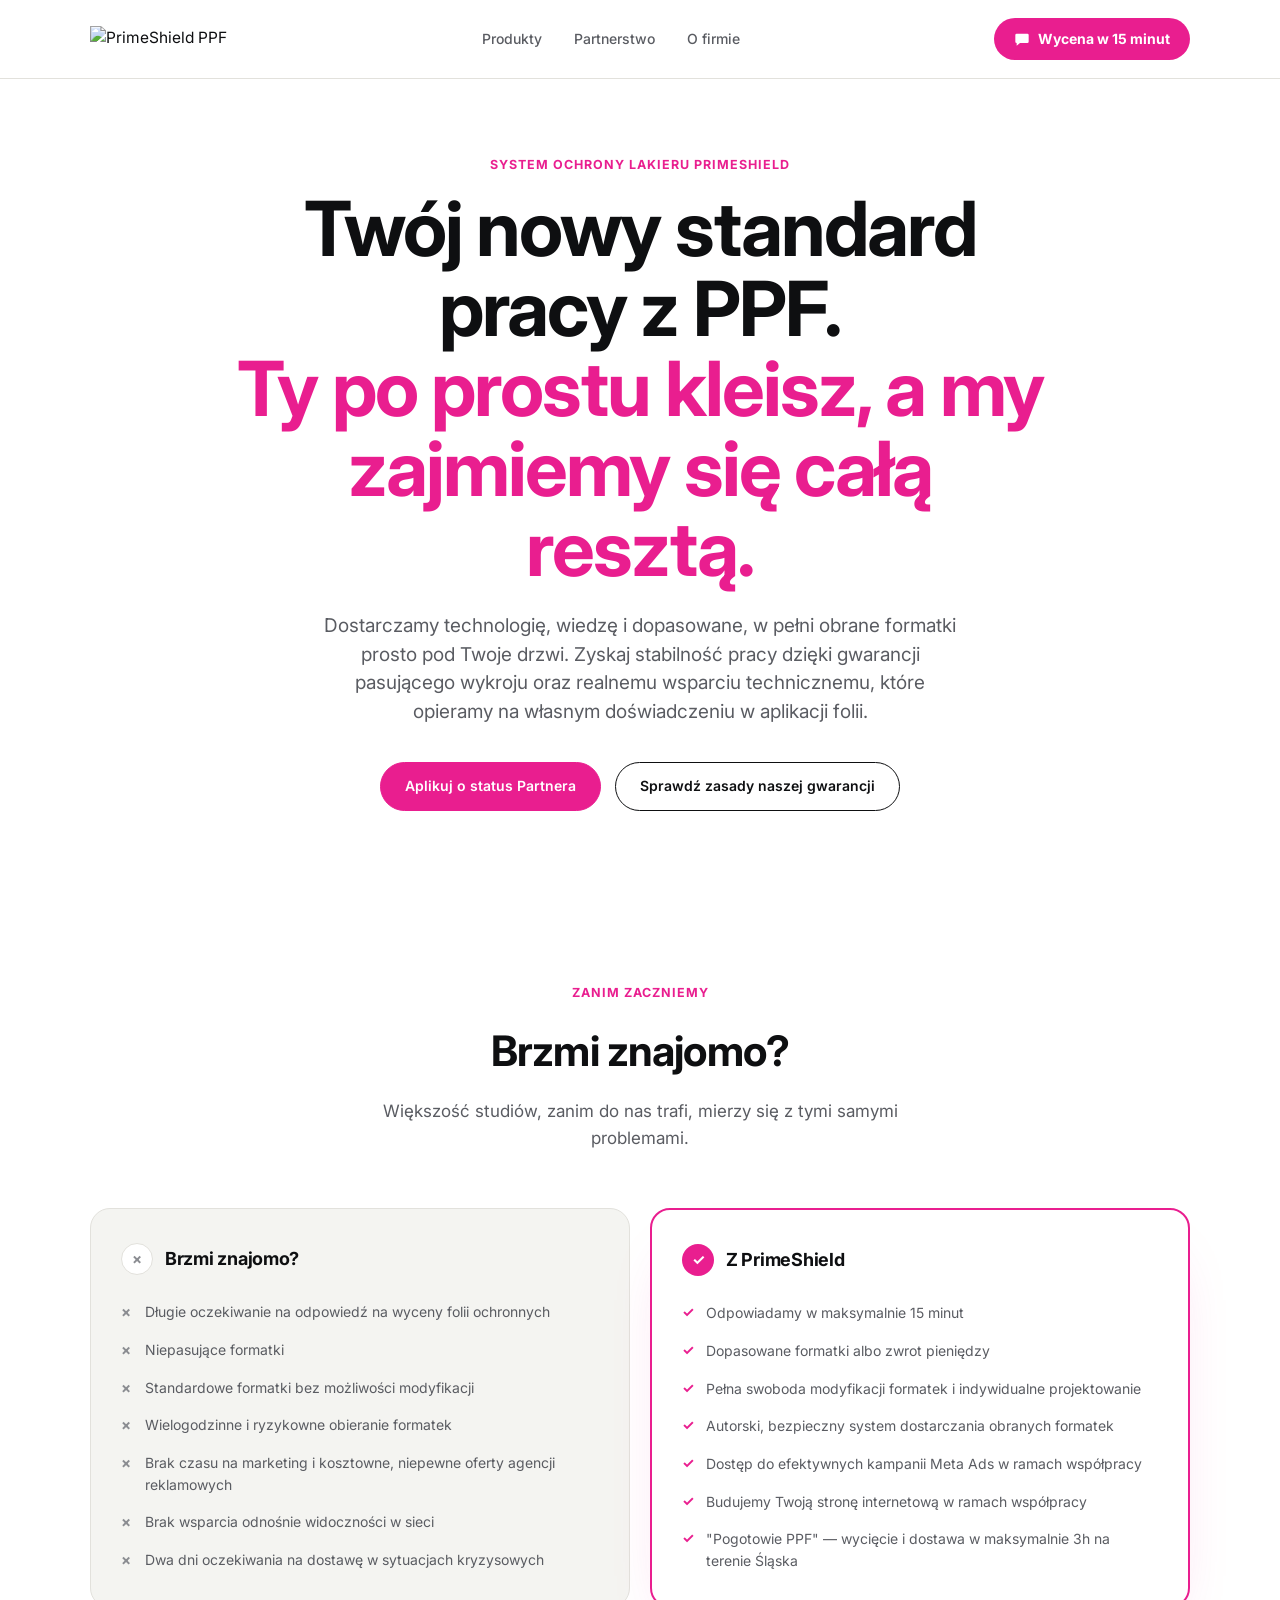
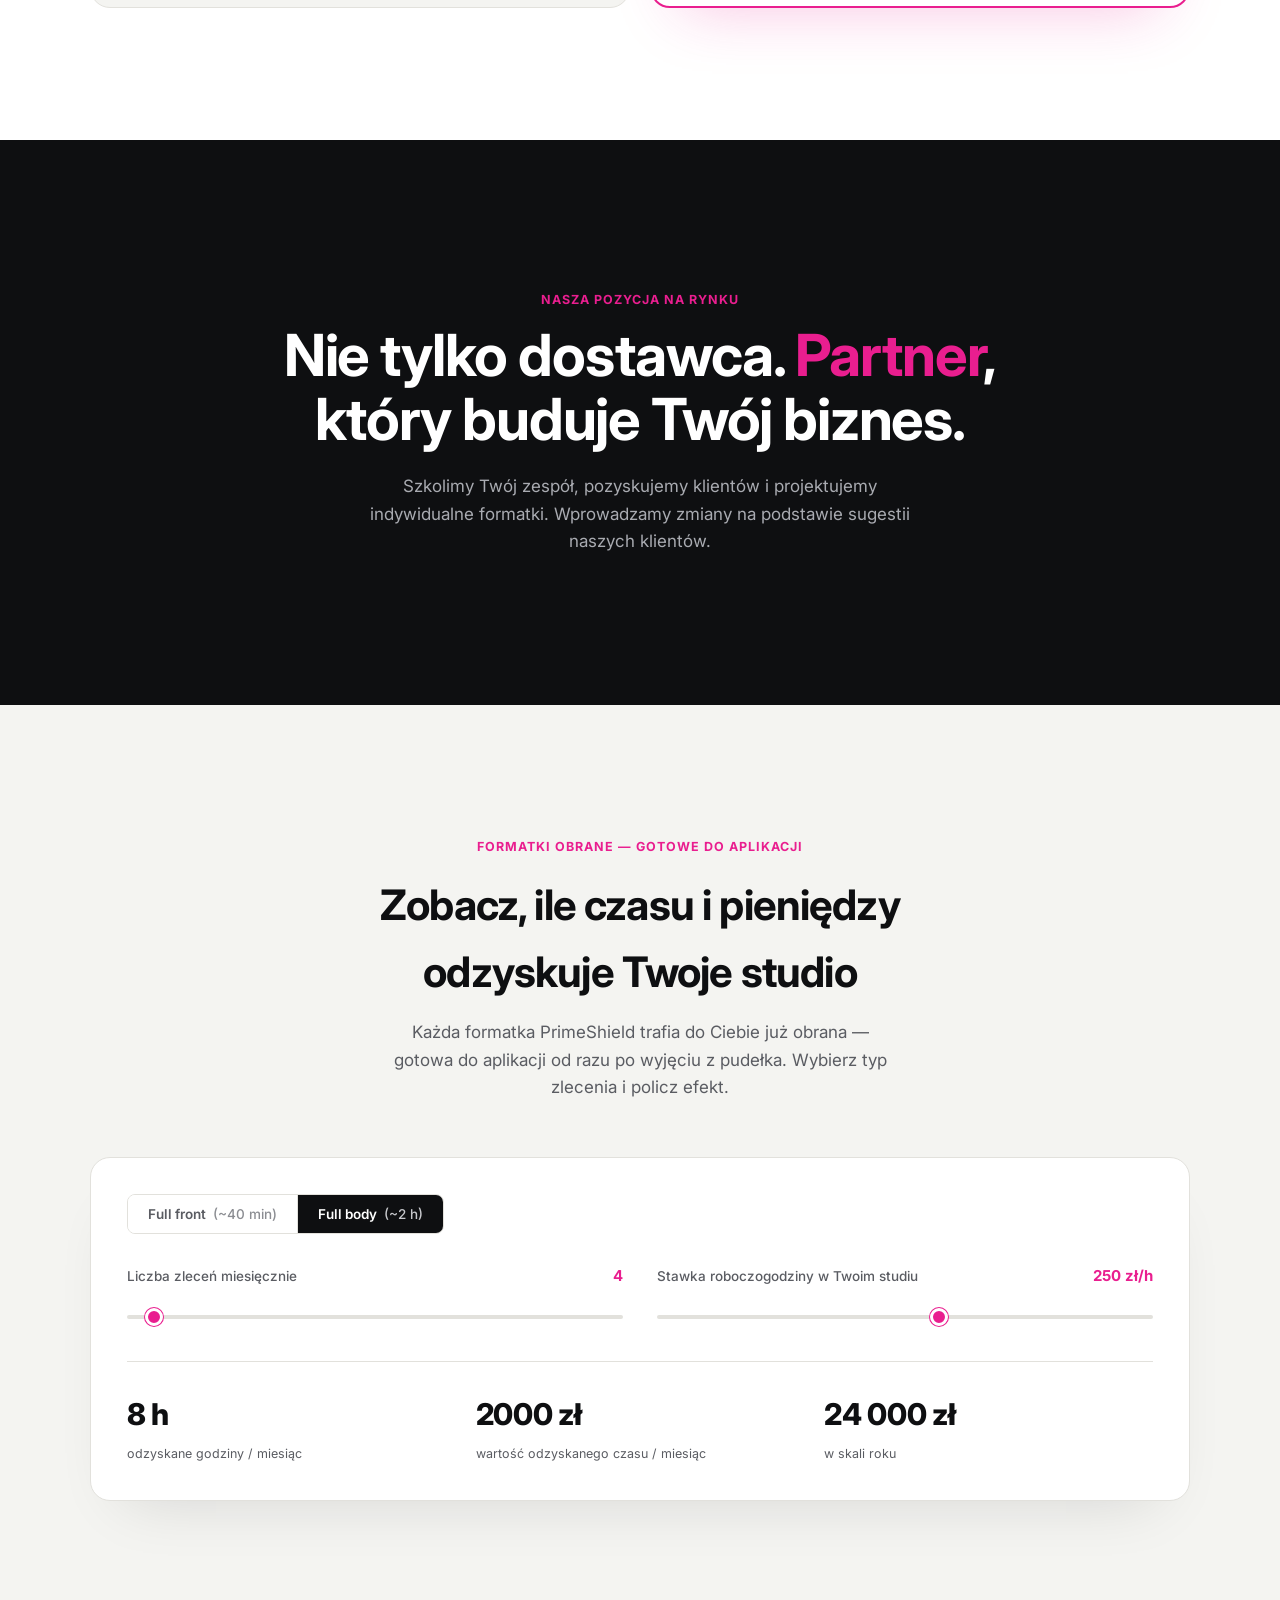
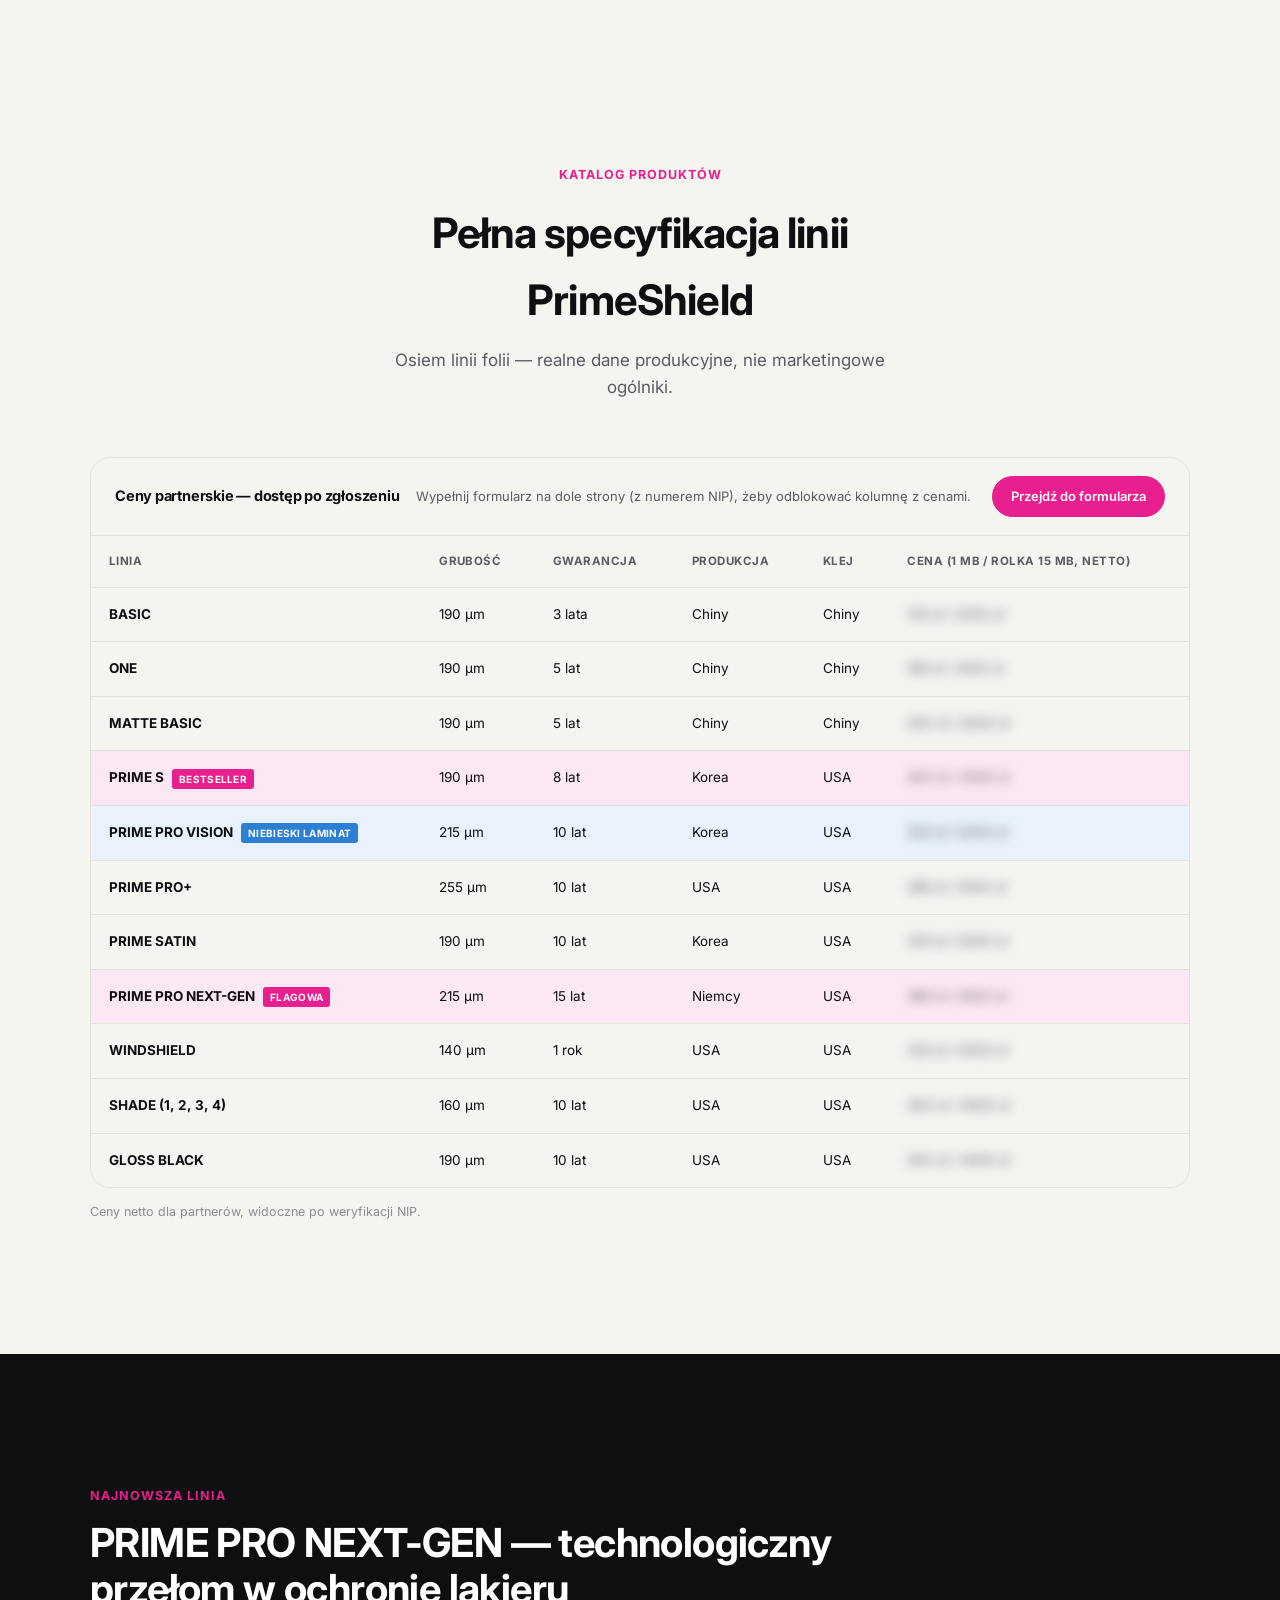
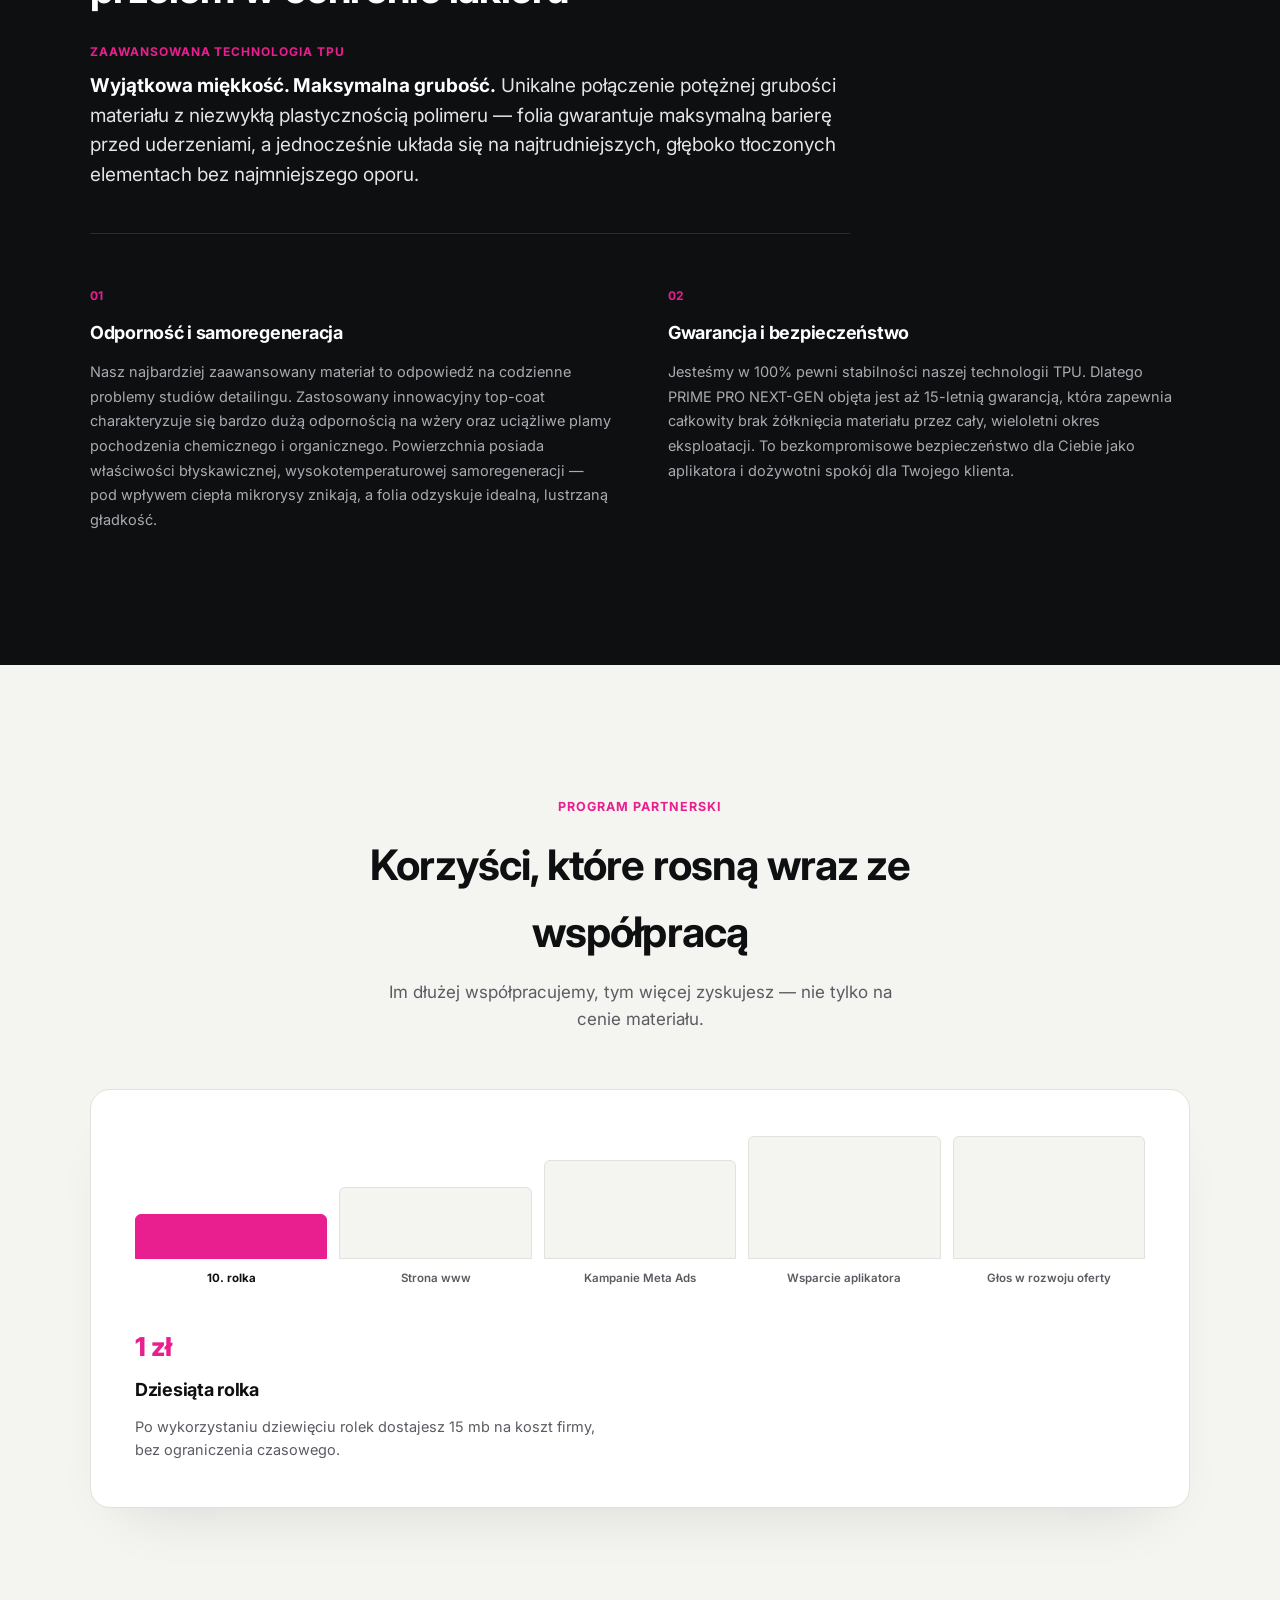
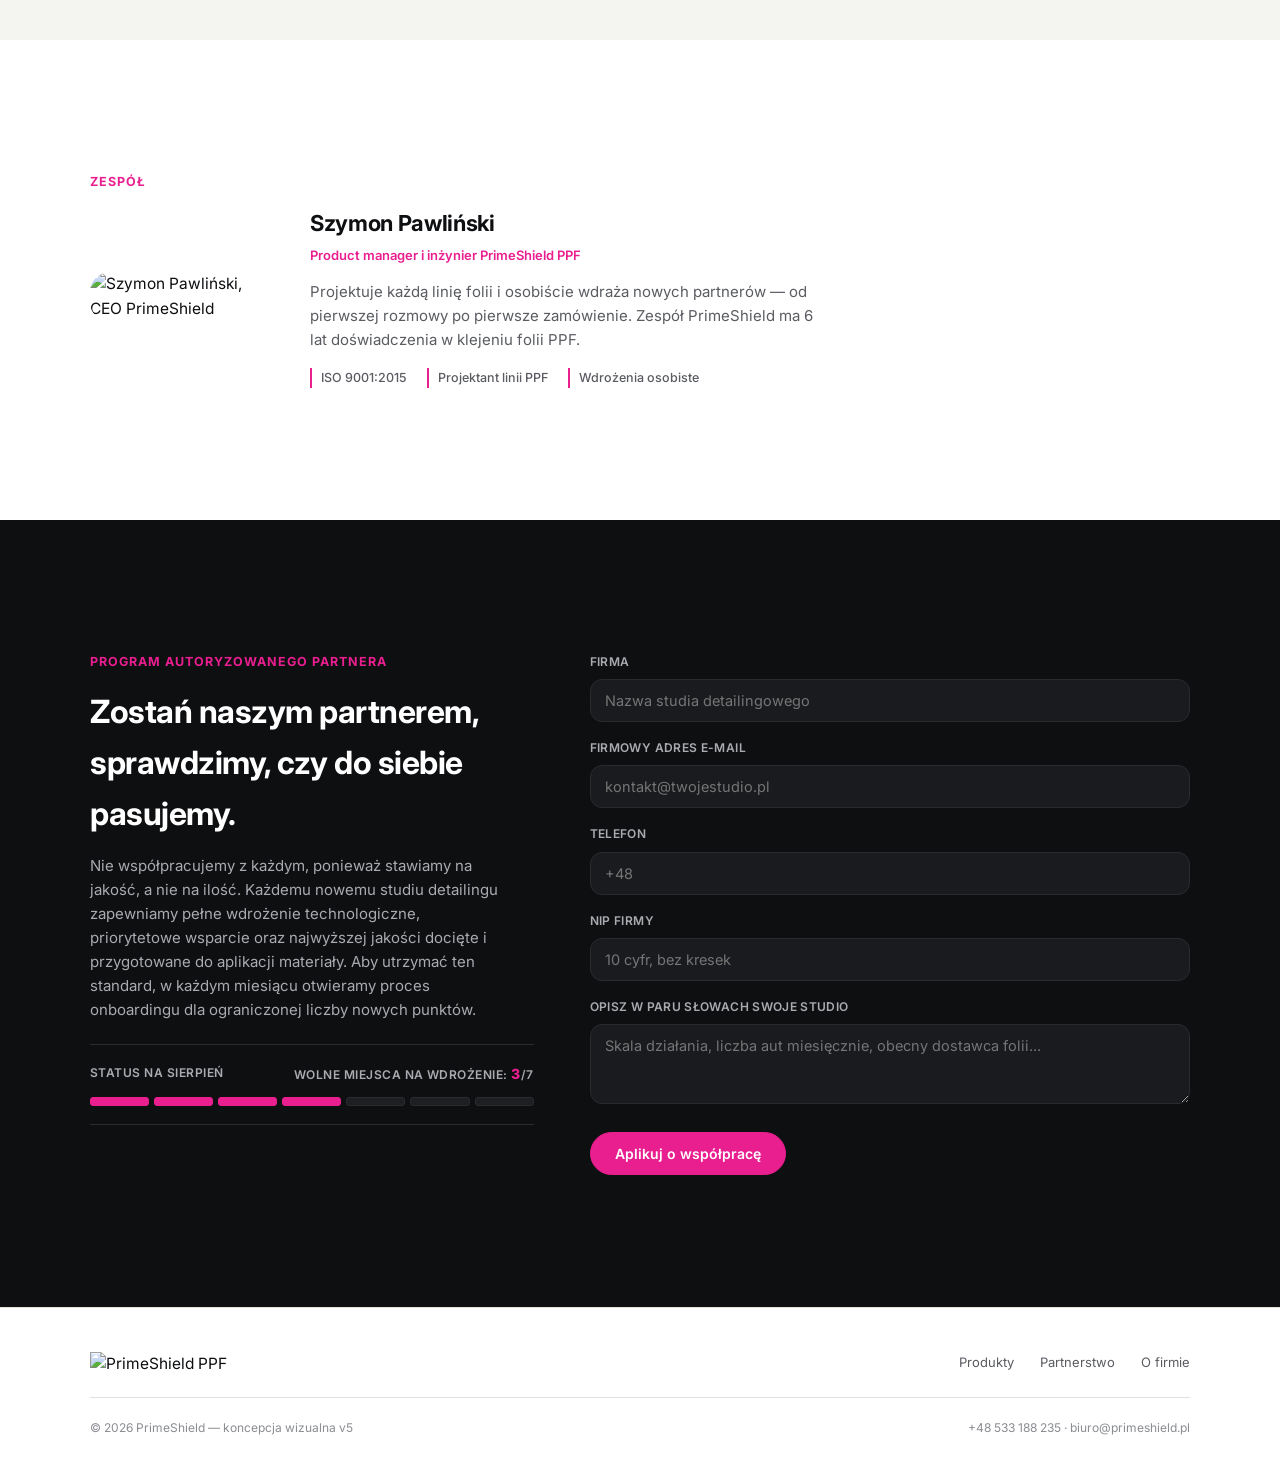
==== index.html @ cabdf010 "Add files via upload" ====
<!DOCTYPE html>
<html lang="pl">
<head>
<meta charset="UTF-8">
<meta name="viewport" content="width=device-width, initial-scale=1.0">
<title>PrimeShield PPF — koncepcja v5</title>
<link rel="icon" type="image/png" href="assets/favicon.png">
<link rel="preconnect" href="https://fonts.googleapis.com">
<link rel="preconnect" href="https://fonts.gstatic.com" crossorigin>
<link href="https://fonts.googleapis.com/css2?family=Inter:wght@400;500;600;700;800&display=swap" rel="stylesheet">
<style>
  :root{
    --white:#ffffff;
    --offwhite:#f4f4f1;
    --ink:#0e0f11;
    --ink-soft:#5a5c62;
    --ink-mute:#8b8d92;
    --border:#e2e1dc;
    --magenta:#e91e8f;
    --magenta-deep:#b8146f;
    --magenta-tint:#fce8f4;
    --blue-tint:#e8f1fc;
    --magenta-soft:#f2add4;
    --radius:12px;
    --font:'Inter',sans-serif;
  }
  *{box-sizing:border-box;margin:0;padding:0;}
  html{scroll-behavior:smooth;}
  body{background:var(--white);color:var(--ink);font-family:var(--font);font-size:15.5px;line-height:1.6;-webkit-font-smoothing:antialiased;}
  img{max-width:100%;display:block;}
  a{color:inherit;text-decoration:none;}
  :focus-visible{outline:2px solid var(--magenta);outline-offset:2px;}
  .wrap{max-width:1180px;margin:0 auto;padding:0 40px;}
  @media (max-width:760px){ .wrap{padding:0 22px;} }
  h1,h2,h3{font-family:var(--font);letter-spacing:-0.015em;}
  section{padding:132px 0;}
  .eyebrow{font-size:12.5px;font-weight:700;color:var(--magenta);letter-spacing:0.08em;text-transform:uppercase;margin-bottom:14px;}
  .section-head{max-width:640px;margin:0 auto 56px;text-align:center;}
  .section-head h2{font-size:clamp(28px,3.6vw,42px);font-weight:700;margin-bottom:14px;letter-spacing:-0.02em;}
  .section-head p{color:var(--ink-soft);font-size:17px;max-width:520px;margin:0 auto;}
  .alt{background:var(--offwhite);}

  /* NAV */
  header{position:sticky;top:0;z-index:50;background:rgba(255,255,255,0.96);border-bottom:1px solid var(--border);backdrop-filter:blur(8px);}
  nav{display:flex;align-items:center;justify-content:space-between;padding:18px 0;}
  .logo{display:flex;align-items:center;gap:10px;}
  .logo img{height:26px;width:auto;}
  .nav-links{display:flex;gap:32px;font-size:14px;font-weight:500;color:var(--ink-soft);}
  .nav-links a:hover{color:var(--ink);}
  @media (max-width:800px){ .nav-links{display:none;} }
  .btn{
    display:inline-flex;align-items:center;gap:8px;font-family:var(--font);font-size:14px;font-weight:600;
    padding:12px 24px;border-radius:999px;border:1.5px solid var(--ink);color:var(--ink);background:transparent;
  }
  .btn:hover{border-color:var(--magenta);color:var(--magenta);}
  .btn.solid{background:var(--magenta);border-color:var(--magenta);color:#fff;}
  .btn.solid:hover{background:var(--magenta-deep);border-color:var(--magenta-deep);color:#fff;}
  .btn.pill{
    display:inline-flex;align-items:center;gap:8px;font-family:var(--font);font-size:14px;font-weight:700;
    padding:10px 20px;border-radius:999px;background:var(--magenta);color:#fff;border:none;
  }
  .btn.pill:hover{background:var(--magenta-deep);}

  /* HERO */
  .hero{padding:76px 0 0;}
  .hero-single{max-width:820px;margin:0 auto;text-align:center;}
  .hero h1{font-size:clamp(38px,6.2vw,76px);font-weight:700;line-height:1.05;margin-bottom:24px;letter-spacing:-0.025em;}
  .hero h1 span{color:var(--magenta);}
  .hero p.lead{color:var(--ink-soft);font-size:19px;max-width:640px;margin:0 auto 36px;line-height:1.5;}
  .hero-cta{display:flex;gap:14px;flex-wrap:wrap;margin-bottom:40px;justify-content:center;}
  .badges{display:flex;flex-wrap:wrap;gap:10px;justify-content:center;}
  .badge{
    display:flex;align-items:center;gap:7px;font-size:12.5px;font-weight:500;color:var(--ink-soft);
    border:1px solid var(--border);border-radius:999px;padding:7px 13px;background:var(--white);
  }
  .badge .dot{width:6px;height:6px;border-radius:50%;background:var(--magenta);flex:none;}

  .hero-stats{display:flex;gap:40px;flex-wrap:wrap;margin-top:40px;padding-top:34px;border-top:1px solid var(--border);justify-content:center;}
  .hs-num{font-size:26px;font-weight:800;color:var(--magenta);margin-bottom:5px;}
  .hs-lbl{font-size:12.5px;color:var(--ink-soft);max-width:200px;line-height:1.4;text-align:center;}
  .hs-item{display:flex;flex-direction:column;align-items:center;}

  /* COMPARISON */
  .compare-grid{display:grid;grid-template-columns:1fr 1fr;gap:20px;}
  @media (max-width:760px){ .compare-grid{grid-template-columns:1fr;} }
  .compare-col{border:1px solid var(--border);border-radius:20px;padding:34px 30px;background:var(--white);}
  .compare-bad{background:var(--offwhite);}
  .compare-good{border:2px solid var(--magenta);box-shadow:0 30px 60px -32px rgba(233,30,143,0.28);}
  .compare-head{display:flex;align-items:center;gap:12px;margin-bottom:26px;}
  .compare-icon{width:32px;height:32px;border-radius:50%;display:flex;align-items:center;justify-content:center;font-weight:700;font-size:15px;flex:none;}
  .compare-bad .compare-icon{background:var(--white);border:1.5px solid var(--border);color:var(--ink-mute);}
  .compare-good .compare-icon{background:var(--magenta);color:#fff;}
  .compare-col h3{font-size:18px;font-weight:700;}
  .compare-col ul{list-style:none;display:flex;flex-direction:column;gap:16px;}
  .compare-col li{font-size:14px;color:var(--ink-soft);padding-left:24px;position:relative;line-height:1.55;}
  .compare-bad li::before{content:"×";position:absolute;left:0;top:-1px;color:var(--ink-mute);font-weight:700;font-size:15px;}
  .compare-good li::before{content:"✓";position:absolute;left:0;top:-1px;color:var(--magenta);font-weight:700;}

  /* STATEMENT BAND */
  .statement{background:var(--ink);color:#fff;padding:150px 0;text-align:center;}
  .statement .eyebrow{color:var(--magenta);}
  .statement h2{font-size:clamp(32px,5vw,58px);font-weight:700;max-width:840px;margin:0 auto 22px;line-height:1.1;letter-spacing:-0.02em;}
  .statement h2 span{color:var(--magenta);}
  .statement p{color:#a9abb1;font-size:17px;max-width:560px;margin:0 auto;}

  /* CALCULATOR */
  .calc-why{list-style:none;display:flex;flex-direction:column;gap:10px;margin-bottom:32px;max-width:640px;}
  .calc-why li{font-size:14px;color:var(--ink-soft);padding-left:18px;position:relative;line-height:1.5;}
  .calc-why li::before{content:"";position:absolute;left:0;top:8px;width:6px;height:6px;background:var(--magenta);}
  .calc-why b{color:var(--ink);font-weight:600;}
  .seg-toggle{display:inline-flex;border:1px solid var(--border);border-radius:8px;overflow:hidden;margin-bottom:30px;}
  .seg-btn{font-family:var(--font);font-size:13.5px;font-weight:600;padding:11px 20px;background:var(--white);border:none;color:var(--ink-soft);cursor:pointer;}
  .seg-btn span{font-weight:500;color:var(--ink-mute);margin-left:4px;}
  .seg-btn:not(:last-child){border-right:1px solid var(--border);}
  .seg-btn.active{background:var(--ink);color:#fff;}
  .seg-btn.active span{color:#c7c8cc;}
  .calc-box{border:1px solid var(--border);border-radius:20px;padding:36px;background:var(--white);box-shadow:0 30px 60px -34px rgba(15,16,18,0.14);}
  @media (max-width:700px){ .calc-box{padding:24px;} }
  .calc-inputs{display:grid;grid-template-columns:1fr 1fr;gap:34px;margin-bottom:34px;}
  @media (max-width:700px){ .calc-inputs{grid-template-columns:1fr;gap:24px;} }
  .calc-label{display:flex;justify-content:space-between;align-items:baseline;font-size:13.5px;margin-bottom:14px;}
  .calc-label span:first-child{color:var(--ink-soft);font-weight:500;}
  .calc-val{font-weight:700;color:var(--magenta);font-size:15px;}
  input[type=range]{-webkit-appearance:none;appearance:none;width:100%;height:4px;border-radius:2px;background:var(--border);outline:none;margin:6px 0;}
  input[type=range]::-webkit-slider-thumb{-webkit-appearance:none;width:18px;height:18px;border-radius:50%;background:var(--magenta);cursor:pointer;border:3px solid #fff;box-shadow:0 0 0 1px var(--magenta);}
  input[type=range]::-moz-range-thumb{width:18px;height:18px;border-radius:50%;background:var(--magenta);cursor:pointer;border:3px solid #fff;box-shadow:0 0 0 1px var(--magenta);}
  .calc-results{display:grid;grid-template-columns:repeat(3,1fr);gap:20px;padding-top:28px;border-top:1px solid var(--border);}
  @media (max-width:700px){ .calc-results{grid-template-columns:1fr;gap:16px;} }
  .cr-num{font-size:30px;font-weight:800;color:var(--ink);margin-bottom:6px;letter-spacing:-0.01em;}
  .cr-lbl{font-size:12.5px;color:var(--ink-soft);}
  .calc-note{font-size:12px;color:var(--ink-mute);margin-top:22px;line-height:1.6;}

  /* PILLARS SELECTOR */

  /* PRODUCT MATRIX */
  .table-scroll{overflow-x:auto;border:1px solid var(--border);border-radius:20px;}
  .price-gate-wrap{}
  .price-gate{
    display:flex;align-items:center;justify-content:space-between;gap:16px;flex-wrap:wrap;
    padding:18px 24px;background:var(--offwhite);border-bottom:1px solid var(--border);
    border-radius:20px 20px 0 0;
    transition:opacity .3s ease, max-height .3s ease;
  }
  .price-gate.hidden{display:none;}
  .price-gate-inner{display:flex;align-items:center;gap:16px;flex-wrap:wrap;text-align:left;}
  .price-gate-inner h3{font-size:14.5px;font-weight:700;margin-bottom:2px;}
  .price-gate-inner p{font-size:13px;color:var(--ink-soft);}
  .price-gate-form{display:flex;gap:8px;flex-wrap:wrap;justify-content:center;}
  .price-gate-form input{
    flex:1;min-width:160px;border:1px solid var(--border);border-radius:var(--radius);
    padding:10px 14px;font-family:var(--font);font-size:14px;color:var(--ink);
  }
  .price-gate-form input:focus{outline:none;border-color:var(--magenta);}
  .price-gate .btn{padding:9px 18px;font-size:13px;white-space:nowrap;flex:none;}
  .price-gate-error{color:#c0392b;font-size:12px;margin-top:10px;display:none;}
  .price-gate-error.show{display:block;}
  .field-error{color:#ff8a8a;font-size:12.5px;margin-top:-4px;display:none;}
  .field-error.show{display:block;}
  .apply-success{display:none;text-align:center;padding:20px 0;}
  .apply-success.show{display:block;}
  .apply-success h3{font-size:20px;font-weight:700;margin-bottom:8px;color:#fff;}
  .apply-success p{color:#a9abb1;font-size:14.5px;margin-bottom:18px;}
  td.price{position:relative;}
  .price-val{filter:blur(6px);user-select:none;transition:filter .3s ease;display:inline-block;}
  #priceTable.unlocked .price-val{filter:blur(0);user-select:auto;}
  table{width:100%;border-collapse:collapse;font-size:13.5px;min-width:760px;}
  thead th{
    text-align:left;font-weight:700;font-size:11.5px;text-transform:uppercase;letter-spacing:0.04em;color:var(--ink-soft);
    padding:16px 18px;background:var(--offwhite);border-bottom:1px solid var(--border);white-space:nowrap;
  }
  tbody td{padding:16px 18px;border-bottom:1px solid var(--border);white-space:nowrap;}
  tbody tr:last-child td{border-bottom:none;}
  tbody tr.flag{background:var(--magenta-tint);}
  tbody tr.flag-blue{background:var(--blue-tint);}
  .line-name{font-weight:700;}
  .flagtag{display:inline-block;font-size:10px;font-weight:700;color:#fff;background:var(--magenta);border-radius:3px;padding:2px 7px;margin-left:8px;letter-spacing:0.03em;vertical-align:middle;}
  .flagtag.blue{background:#2b7fd4;}
  .price{color:var(--ink-soft);}
  .table-note{font-size:12.5px;color:var(--ink-mute);margin-top:14px;}

  /* INNOVATION STAT */
  /* TECH SPOTLIGHT */
  .techspot{background:var(--ink);color:#fff;}
  .techspot .eyebrow{color:var(--magenta);}
  .techspot h2{
    font-size:clamp(26px,3.6vw,40px);font-weight:700;color:#fff;max-width:780px;
    margin-bottom:30px;letter-spacing:-0.015em;line-height:1.15;
  }
  .techspot-kicker{font-size:12px;font-weight:700;color:var(--magenta);text-transform:uppercase;letter-spacing:0.08em;margin-bottom:10px;}
  .techspot-lead{
    font-size:19px;color:#e4e4e8;max-width:760px;line-height:1.55;
    margin-bottom:52px;padding-bottom:44px;border-bottom:1px solid #2a2b2f;
  }
  .techspot-lead strong{color:#fff;font-weight:700;}
  .techspot-grid{display:grid;grid-template-columns:1fr 1fr;gap:56px;}
  @media (max-width:760px){ .techspot-grid{grid-template-columns:1fr;gap:36px;} }
  .techspot-num{font-size:12px;font-weight:700;color:var(--magenta);display:block;margin-bottom:14px;}
  .techspot-col h3{font-size:18px;font-weight:700;color:#fff;margin-bottom:12px;}
  .techspot-col p{font-size:14.5px;color:#a9abb1;line-height:1.7;}

  /* LOYALTY GROWTH CHART */
  .loyalty-path{border:1px solid var(--border);border-radius:20px;padding:46px 44px;background:var(--white);box-shadow:0 30px 60px -34px rgba(15,16,18,0.14);}
  @media (max-width:700px){ .loyalty-path{padding:30px 20px;} }
  .growth-track{display:flex;align-items:flex-end;gap:12px;height:150px;margin-bottom:40px;}
  @media (max-width:700px){ .growth-track{height:120px;gap:8px;} }
  .growth-step{
    flex:1;display:flex;flex-direction:column;align-items:center;justify-content:flex-end;
    height:100%;background:transparent;border:none;cursor:pointer;font-family:var(--font);padding:0;
  }
  .gs-bar{
    width:100%;height:var(--h);background:var(--offwhite);border:1px solid var(--border);
    border-radius:6px 6px 0 0;margin-bottom:12px;transition:background .25s ease, border-color .25s ease;
  }
  .growth-step.active .gs-bar{background:var(--magenta);border-color:var(--magenta);}
  .growth-step:hover .gs-bar{border-color:var(--magenta);}
  .gs-label{font-size:11.5px;font-weight:600;color:var(--ink-soft);text-align:center;line-height:1.3;}
  @media (max-width:700px){ .gs-label{font-size:10px;} }
  .growth-step.active .gs-label{color:var(--ink);font-weight:700;}
  .path-panels{min-height:110px;}
  .path-panel{display:none;}
  .path-panel.active{display:block;animation:panelin .3s ease both;}
  .pp-price{font-size:26px;font-weight:800;color:var(--magenta);margin-bottom:8px;}
  .path-panel h3{font-size:18px;font-weight:700;margin-bottom:10px;}
  .path-panel p{font-size:14.5px;color:var(--ink-soft);max-width:480px;}

  /* TEAM */
  .team{display:grid;grid-template-columns:180px 1fr;gap:40px;align-items:center;}
  @media (max-width:600px){ .team{grid-template-columns:1fr;} }
  .team img{border-radius:20px;width:100%;}
  .team h3{font-size:22px;font-weight:700;margin-bottom:4px;}
  .team .role{color:var(--magenta);font-size:13px;font-weight:600;display:block;margin-bottom:14px;}
  .team p{color:var(--ink-soft);font-size:15px;max-width:520px;margin-bottom:16px;}
  .team-tags{display:flex;gap:20px;flex-wrap:wrap;font-size:12.5px;color:var(--ink-soft);}
  .team-tags span{border-left:2px solid var(--magenta);padding-left:9px;font-weight:500;}

  /* CTA */
  .cta-section{background:var(--ink);color:#fff;}
  .cta-grid{display:grid;grid-template-columns:0.85fr 1.15fr;gap:56px;}
  @media (max-width:860px){ .cta-grid{grid-template-columns:1fr;} }
  .cta-left h2{font-size:clamp(24px,3vw,32px);font-weight:700;margin-bottom:14px;max-width:420px;}
  .cta-left p{color:#a9abb1;font-size:15px;max-width:420px;margin-bottom:22px;}
  .status{font-size:13px;padding:14px 0;border-top:1px solid #2a2b2f;border-bottom:1px solid #2a2b2f;color:#c7c8cc;}
  .status b{color:var(--magenta);}
  .slots{padding:18px 0;border-top:1px solid #2a2b2f;border-bottom:1px solid #2a2b2f;}
  .slots-label{display:flex;justify-content:space-between;font-size:12px;font-weight:600;color:#a9abb1;margin-bottom:12px;text-transform:uppercase;letter-spacing:0.04em;}
  .slots-label b{color:var(--magenta);font-weight:800;font-size:14px;}
  .slots-track{display:flex;gap:5px;}
  .slot{flex:1;height:9px;border-radius:3px;background:#1e1f23;border:1px solid #2a2b2f;}
  .slot.filled{background:var(--magenta);border-color:var(--magenta);}
  form{display:flex;flex-direction:column;gap:16px;}
  .field label{display:block;font-size:12px;color:#a9abb1;font-weight:600;text-transform:uppercase;letter-spacing:0.03em;margin-bottom:8px;}
  .field input,.field textarea{
    width:100%;background:#1a1b1e;border:1px solid #2a2b2f;border-radius:var(--radius);color:#fff;
    padding:12px 14px;font-family:var(--font);font-size:14.5px;
  }
  .field input:focus,.field textarea:focus{outline:none;border-color:var(--magenta);}
  .field textarea{resize:vertical;min-height:80px;}
  form .btn.solid{align-self:flex-start;margin-top:4px;}

  /* FOOTER */
  footer{padding:44px 0;border-top:1px solid var(--border);}
  .foot-grid{display:flex;justify-content:space-between;align-items:center;flex-wrap:wrap;gap:20px;}
  .foot-grid .logo img{height:20px;}
  .foot-links{display:flex;gap:26px;font-size:13px;color:var(--ink-soft);flex-wrap:wrap;}
  .foot-links a:hover{color:var(--ink);}
  .foot-bottom{margin-top:24px;padding-top:20px;border-top:1px solid var(--border);font-size:12px;color:var(--ink-mute);display:flex;justify-content:space-between;flex-wrap:wrap;gap:8px;}
</style>
</head>
<body>

<header>
  <div class="wrap">
    <nav>
      <div class="logo"><img src="assets/logo-simple.png" alt="PrimeShield PPF"></div>
      <div class="nav-links">
        <a href="#produkty">Produkty</a>
        <a href="#partnerstwo">Partnerstwo</a>
        <a href="#zespol">O firmie</a>
      </div>
      <a href="#aplikacja" class="btn pill"><svg viewBox="0 0 24 24" width="16" height="16" fill="white" aria-hidden="true"><path d="M4 4h16a2 2 0 0 1 2 2v10a2 2 0 0 1-2 2H9l-5 4v-4H4a2 2 0 0 1-2-2V6a2 2 0 0 1 2-2z"/></svg>Wycena w 15 minut</a>
    </nav>
  </div>
</header>

<section class="hero">
  <div class="wrap">
    <div class="hero-single">
      <div class="eyebrow">System ochrony lakieru PrimeShield</div>
      <h1>Twój nowy standard pracy z PPF.<br><span>Ty po prostu kleisz, a my zajmiemy się całą resztą.</span></h1>
      <p class="lead">Dostarczamy technologię, wiedzę i dopasowane, w pełni obrane formatki prosto pod Twoje drzwi. Zyskaj stabilność pracy dzięki gwarancji pasującego wykroju oraz realnemu wsparciu technicznemu, które opieramy na własnym doświadczeniu w aplikacji folii.</p>
      <div class="hero-cta">
        <a href="#aplikacja" class="btn solid">Aplikuj o status Partnera</a>
        <a href="#gwarancja" class="btn">Sprawdź zasady naszej gwarancji</a>
      </div>
    </div>
  </div>
</section>

<section id="gwarancja">
  <div class="wrap">
    <div class="section-head">
      <div class="eyebrow">Zanim zaczniemy</div>
      <h2>Brzmi znajomo?</h2>
      <p>Większość studiów, zanim do nas trafi, mierzy się z tymi samymi problemami.</p>
    </div>
    <div class="compare-grid">
      <div class="compare-col compare-bad">
        <div class="compare-head"><span class="compare-icon">×</span><h3>Brzmi znajomo?</h3></div>
        <ul>
          <li>Długie oczekiwanie na odpowiedź na wyceny folii ochronnych</li>
          <li>Niepasujące formatki</li>
          <li>Standardowe formatki bez możliwości modyfikacji</li>
          <li>Wielogodzinne i ryzykowne obieranie formatek</li>
          <li>Brak czasu na marketing i kosztowne, niepewne oferty agencji reklamowych</li>
          <li>Brak wsparcia odnośnie widoczności w sieci</li>
          <li>Dwa dni oczekiwania na dostawę w sytuacjach kryzysowych</li>
        </ul>
      </div>
      <div class="compare-col compare-good">
        <div class="compare-head"><span class="compare-icon">✓</span><h3>Z PrimeShield</h3></div>
        <ul>
          <li>Odpowiadamy w maksymalnie 15 minut</li>
          <li>Dopasowane formatki albo zwrot pieniędzy</li>
          <li>Pełna swoboda modyfikacji formatek i indywidualne projektowanie</li>
          <li>Autorski, bezpieczny system dostarczania obranych formatek</li>
          <li>Dostęp do efektywnych kampanii Meta Ads w ramach współpracy</li>
          <li>Budujemy Twoją stronę internetową w ramach współpracy</li>
          <li>"Pogotowie PPF" — wycięcie i dostawa w maksymalnie 3h na terenie Śląska</li>
        </ul>
      </div>
    </div>
  </div>
</section>

<section class="statement">
  <div class="wrap">
    <div class="eyebrow">Nasza pozycja na rynku</div>
    <h2>Nie tylko dostawca. <span>Partner</span>, który buduje Twój biznes.</h2>
    <p>Szkolimy Twój zespół, pozyskujemy klientów i projektujemy indywidualne formatki. Wprowadzamy zmiany na podstawie sugestii naszych klientów.</p>
  </div>
</section>

<section id="kalkulator" class="alt">
  <div class="wrap">
    <div class="section-head">
      <div class="eyebrow">Formatki obrane — gotowe do aplikacji</div>
      <h2>Zobacz, ile czasu i pieniędzy odzyskuje Twoje studio</h2>
      <p>Każda formatka PrimeShield trafia do Ciebie już obrana — gotowa do aplikacji od razu po wyjęciu z pudełka. Wybierz typ zlecenia i policz efekt.</p>
    </div>
    <div class="calc-box">
      <div class="seg-toggle" role="group" aria-label="Typ zlecenia">
        <button type="button" class="seg-btn" id="btnFront" data-mins="40">Full front <span>(~40 min)</span></button>
        <button type="button" class="seg-btn active" id="btnBody" data-mins="120">Full body <span>(~2 h)</span></button>
      </div>
      <div class="calc-inputs">
        <div class="calc-field">
          <div class="calc-label"><span>Liczba zleceń miesięcznie</span><span class="calc-val" id="carsVal">4</span></div>
          <input type="range" id="carsSlider" min="3" max="30" value="4" step="1">
        </div>
        <div class="calc-field">
          <div class="calc-label"><span>Stawka roboczogodziny w Twoim studiu</span><span class="calc-val" id="rateVal">250 zł/h</span></div>
          <input type="range" id="rateSlider" min="50" max="400" value="250" step="10">
        </div>
      </div>
      <div class="calc-results">
        <div class="calc-result"><div class="cr-num" id="hoursVal">0 h</div><div class="cr-lbl">odzyskane godziny / miesiąc</div></div>
        <div class="calc-result"><div class="cr-num" id="moneyVal">0 zł</div><div class="cr-lbl">wartość odzyskanego czasu / miesiąc</div></div>
        <div class="calc-result"><div class="cr-num" id="yearVal">0 zł</div><div class="cr-lbl">w skali roku</div></div>
      </div>
    </div>
  </div>
</section>

<section id="produkty" class="alt">
  <div class="wrap">
    <div class="section-head">
      <div class="eyebrow">Katalog produktów</div>
      <h2>Pełna specyfikacja linii PrimeShield</h2>
      <p>Osiem linii folii — realne dane produkcyjne, nie marketingowe ogólniki.</p>
    </div>
    <div class="table-scroll price-gate-wrap">
      <div class="price-gate" id="priceGate">
        <div class="price-gate-inner">
          <h3>Ceny partnerskie — dostęp po zgłoszeniu</h3>
          <p>Wypełnij formularz na dole strony (z numerem NIP), żeby odblokować kolumnę z cenami.</p>
        </div>
        <a href="#aplikacja" class="btn solid">Przejdź do formularza</a>
      </div>
      <table id="priceTable">
        <thead><tr><th>Linia</th><th>Grubość</th><th>Gwarancja</th><th>Produkcja</th><th>Klej</th><th>Cena (1 mb / rolka 15 mb, netto)</th></tr></thead>
        <tbody>
          <tr><td class="line-name">BASIC</td><td>190 μm</td><td>3 lata</td><td>Chiny</td><td>Chiny</td><td class="price"><span class="price-val">133 zł / 2000 zł</span></td></tr>
          <tr><td class="line-name">ONE</td><td>190 μm</td><td>5 lat</td><td>Chiny</td><td>Chiny</td><td class="price"><span class="price-val">166 zł / 2500 zł</span></td></tr>
          <tr><td class="line-name">MATTE BASIC</td><td>190 μm</td><td>5 lat</td><td>Chiny</td><td>Chiny</td><td class="price"><span class="price-val">200 zł / 3000 zł</span></td></tr>
          <tr class="flag"><td class="line-name">PRIME S<span class="flagtag">BESTSELLER</span></td><td>190 μm</td><td>8 lat</td><td>Korea</td><td>USA</td><td class="price"><span class="price-val">300 zł / 4500 zł</span></td></tr>
          <tr class="flag-blue"><td class="line-name">PRIME PRO VISION<span class="flagtag blue">NIEBIESKI LAMINAT</span></td><td>215 μm</td><td>10 lat</td><td>Korea</td><td>USA</td><td class="price"><span class="price-val">333 zł / 5000 zł</span></td></tr>
          <tr><td class="line-name">PRIME PRO+</td><td>255 μm</td><td>10 lat</td><td>USA</td><td>USA</td><td class="price"><span class="price-val">366 zł / 5500 zł</span></td></tr>
          <tr><td class="line-name">PRIME SATIN</td><td>190 μm</td><td>10 lat</td><td>Korea</td><td>USA</td><td class="price"><span class="price-val">333 zł / 5000 zł</span></td></tr>
          <tr class="flag"><td class="line-name">PRIME PRO NEXT-GEN<span class="flagtag">FLAGOWA</span></td><td>215 μm</td><td>15 lat</td><td>Niemcy</td><td>USA</td><td class="price"><span class="price-val">366 zł / 5500 zł</span></td></tr>
          <tr><td class="line-name">WINDSHIELD</td><td>140 μm</td><td>1 rok</td><td>USA</td><td>USA</td><td class="price"><span class="price-val">333 zł / 5000 zł</span></td></tr>
          <tr><td class="line-name">SHADE (1, 2, 3, 4)</td><td>160 μm</td><td>10 lat</td><td>USA</td><td>USA</td><td class="price"><span class="price-val">300 zł / 4500 zł</span></td></tr>
          <tr><td class="line-name">GLOSS BLACK</td><td>190 μm</td><td>10 lat</td><td>USA</td><td>USA</td><td class="price"><span class="price-val">300 zł / 4500 zł</span></td></tr>
        </tbody>
      </table>
    </div>
    <p class="table-note">Ceny netto dla partnerów, widoczne po weryfikacji NIP.</p>
  </div>
</section>

<section class="techspot">
  <div class="wrap">
    <div class="eyebrow">Najnowsza linia</div>
    <h2>PRIME PRO NEXT-GEN — technologiczny przełom w ochronie lakieru</h2>
    <div class="techspot-kicker">Zaawansowana technologia TPU</div>
    <p class="techspot-lead"><strong>Wyjątkowa miękkość. Maksymalna grubość.</strong> Unikalne połączenie potężnej grubości materiału z niezwykłą plastycznością polimeru — folia gwarantuje maksymalną barierę przed uderzeniami, a jednocześnie układa się na najtrudniejszych, głęboko tłoczonych elementach bez najmniejszego oporu.</p>
    <div class="techspot-grid">
      <div class="techspot-col">
        <span class="techspot-num">01</span>
        <h3>Odporność i samoregeneracja</h3>
        <p>Nasz najbardziej zaawansowany materiał to odpowiedź na codzienne problemy studiów detailingu. Zastosowany innowacyjny top-coat charakteryzuje się bardzo dużą odpornością na wżery oraz uciążliwe plamy pochodzenia chemicznego i organicznego. Powierzchnia posiada właściwości błyskawicznej, wysokotemperaturowej samoregeneracji — pod wpływem ciepła mikrorysy znikają, a folia odzyskuje idealną, lustrzaną gładkość.</p>
      </div>
      <div class="techspot-col">
        <span class="techspot-num">02</span>
        <h3>Gwarancja i bezpieczeństwo</h3>
        <p>Jesteśmy w 100% pewni stabilności naszej technologii TPU. Dlatego PRIME PRO NEXT-GEN objęta jest aż 15-letnią gwarancją, która zapewnia całkowity brak żółknięcia materiału przez cały, wieloletni okres eksploatacji. To bezkompromisowe bezpieczeństwo dla Ciebie jako aplikatora i dożywotni spokój dla Twojego klienta.</p>
      </div>
    </div>
  </div>
</section>

<section id="partnerstwo" class="alt">
  <div class="wrap">
    <div class="section-head">
      <div class="eyebrow">Program partnerski</div>
      <h2>Korzyści, które rosną wraz ze współpracą</h2>
      <p>Im dłużej współpracujemy, tym więcej zyskujesz — nie tylko na cenie materiału.</p>
    </div>
    <div class="loyalty-path">
      <div class="growth-track">
        <button type="button" class="growth-step active" data-index="0" style="--h:30%">
          <span class="gs-bar"></span><span class="gs-label">10. rolka</span>
        </button>
        <button type="button" class="growth-step" data-index="1" style="--h:48%">
          <span class="gs-bar"></span><span class="gs-label">Strona www</span>
        </button>
        <button type="button" class="growth-step" data-index="2" style="--h:66%">
          <span class="gs-bar"></span><span class="gs-label">Kampanie Meta Ads</span>
        </button>
        <button type="button" class="growth-step" data-index="3" style="--h:84%">
          <span class="gs-bar"></span><span class="gs-label">Wsparcie aplikatora</span>
        </button>
        <button type="button" class="growth-step" data-index="4" style="--h:100%">
          <span class="gs-bar"></span><span class="gs-label">Głos w rozwoju oferty</span>
        </button>
      </div>
      <div class="path-panels">
        <div class="path-panel active" data-index="0">
          <div class="pp-price">1 zł</div>
          <h3>Dziesiąta rolka</h3>
          <p>Po wykorzystaniu dziewięciu rolek dostajesz 15 mb na koszt firmy, bez ograniczenia czasowego.</p>
        </div>
        <div class="path-panel" data-index="1">
          <div class="pp-price">1 zł</div>
          <h3>Strona internetowa</h3>
          <p>Budujemy Twoją stronę internetową w ramach współpracy partnerskiej.</p>
        </div>
        <div class="path-panel" data-index="2">
          <div class="pp-price">1 zł</div>
          <h3>Kampanie Meta Ads</h3>
          <p>Pomagamy zaplanować i uruchomić kampanię reklamową Twojego studia na Facebooku i Instagramie.</p>
        </div>
        <div class="path-panel" data-index="3">
          <div class="pp-price">Zawsze dostępne</div>
          <h3>Wsparcie naszego aplikatora</h3>
          <p>Możliwość skorzystania z pomocy doświadczonego aplikatora PrimeShield na każdym etapie.</p>
        </div>
        <div class="path-panel" data-index="4">
          <div class="pp-price">Stały wpływ</div>
          <h3>Głos w rozwoju oferty</h3>
          <p>Regularnie pytamy partnerów o opinie i na ich podstawie wprowadzamy zmiany w produktach i procesach.</p>
        </div>
      </div>
    </div>
  </div>
</section>

<section id="zespol">
  <div class="wrap">
    <div class="eyebrow">Zespół</div>
    <div class="team">
      <img src="assets/founder.webp" alt="Szymon Pawliński, CEO PrimeShield">
      <div>
        <h3>Szymon Pawliński</h3>
        <span class="role">Product manager i inżynier PrimeShield PPF</span>
        <p>Projektuje każdą linię folii i osobiście wdraża nowych partnerów — od pierwszej rozmowy po pierwsze zamówienie. Zespół PrimeShield ma 6 lat doświadczenia w klejeniu folii PPF.</p>
        <div class="team-tags"><span>ISO 9001:2015</span><span>Projektant linii PPF</span><span>Wdrożenia osobiste</span></div>
      </div>
    </div>
  </div>
</section>

<section id="aplikacja" class="cta-section">
  <div class="wrap cta-grid">
    <div class="cta-left">
      <div class="eyebrow">Program Autoryzowanego Partnera</div>
      <h2>Zostań naszym partnerem, sprawdzimy, czy do siebie pasujemy.</h2>
      <p>Nie współpracujemy z każdym, ponieważ stawiamy na jakość, a nie na ilość. Każdemu nowemu studiu detailingu zapewniamy pełne wdrożenie technologiczne, priorytetowe wsparcie oraz najwyższej jakości docięte i przygotowane do aplikacji materiały. Aby utrzymać ten standard, w każdym miesiącu otwieramy proces onboardingu dla ograniczonej liczby nowych punktów.</p>
      <div class="slots">
        <div class="slots-label"><span>Status na sierpień</span><span>Wolne miejsca na wdrożenie: <b>3</b>/7</span></div>
        <div class="slots-track">
          <div class="slot filled"></div><div class="slot filled"></div><div class="slot filled"></div><div class="slot filled"></div><div class="slot"></div><div class="slot"></div><div class="slot"></div>
        </div>
      </div>
    </div>
    <form id="applyForm">
      <div class="field"><label for="f-firma">Firma</label><input id="f-firma" type="text" placeholder="Nazwa studia detailingowego" required></div>
      <div class="field"><label for="f-mail">Firmowy adres e-mail</label><input id="f-mail" type="email" placeholder="kontakt@twojestudio.pl" required></div>
      <div class="field"><label for="f-tel">Telefon</label><input id="f-tel" type="tel" placeholder="+48"></div>
      <div class="field"><label for="f-nip">NIP firmy</label><input id="f-nip" type="text" placeholder="10 cyfr, bez kresek" inputmode="numeric" maxlength="10" required></div>
      <div class="field"><label for="f-opis">Opisz w paru słowach swoje studio</label><textarea id="f-opis" placeholder="Skala działania, liczba aut miesięcznie, obecny dostawca folii..."></textarea></div>
      <div class="field-error" id="applyError">Wpisz poprawny, 10-cyfrowy NIP, żeby wysłać zgłoszenie.</div>
      <button type="submit" class="btn solid">Aplikuj o współpracę</button>
    </form>
    <div class="apply-success" id="applySuccess">
      <h3>Zgłoszenie wysłane</h3>
      <p>Odezwiemy się wkrótce. Ceny partnerskie są już odblokowane.</p>
      <a href="#produkty" class="btn solid">Zobacz ceny w cenniku</a>
    </div>
  </div>
</section>

<footer>
  <div class="wrap">
    <div class="foot-grid">
      <div class="logo"><img src="assets/logo-simple.png" alt="PrimeShield PPF"></div>
      <div class="foot-links">
        <a href="#produkty">Produkty</a>
        <a href="#partnerstwo">Partnerstwo</a>
        <a href="#zespol">O firmie</a>
      </div>
    </div>
    <div class="foot-bottom">
      <span>© 2026 PrimeShield — koncepcja wizualna v5</span>
      <span>+48 533 188 235 · biuro@primeshield.pl</span>
    </div>
  </div>
</footer>

<script>
document.addEventListener('DOMContentLoaded', function(){
  var carsSlider = document.getElementById('carsSlider');
  var rateSlider = document.getElementById('rateSlider');
  var btnFront = document.getElementById('btnFront');
  var btnBody = document.getElementById('btnBody');
  var minsPerJob = 120;

  function setActive(btn){
    [btnFront, btnBody].forEach(function(b){ b.classList.remove('active'); });
    btn.classList.add('active');
  }
  function fmt(n){ return Math.round(n).toLocaleString('pl-PL'); }
  function calc(){
    var jobs = parseInt(carsSlider.value,10);
    var rate = parseInt(rateSlider.value,10);
    document.getElementById('carsVal').textContent = jobs;
    document.getElementById('rateVal').textContent = rate + ' zł/h';
    var savedHours = (jobs*minsPerJob)/60;
    var monthly = savedHours*rate;
    var yearly = monthly*12;
    document.getElementById('hoursVal').textContent = fmt(savedHours) + ' h';
    document.getElementById('moneyVal').textContent = fmt(monthly) + ' zł';
    document.getElementById('yearVal').textContent = fmt(yearly) + ' zł';
  }
  btnFront.addEventListener('click', function(){ minsPerJob = 40; setActive(btnFront); calc(); });
  btnBody.addEventListener('click', function(){ minsPerJob = 120; setActive(btnBody); calc(); });
  carsSlider.addEventListener('input', calc);
  rateSlider.addEventListener('input', calc);
  calc();
  var pathNodes = document.querySelectorAll('.growth-step');
  var pathPanels = document.querySelectorAll('.path-panel');
  function setPath(idx){
    pathNodes.forEach(function(n){ n.classList.remove('active'); });
    pathPanels.forEach(function(p){ p.classList.remove('active'); });
    var node = document.querySelector('.growth-step[data-index="'+idx+'"]');
    var panel = document.querySelector('.path-panel[data-index="'+idx+'"]');
    if(node) node.classList.add('active');
    if(panel) panel.classList.add('active');
  }
  pathNodes.forEach(function(n){
    n.addEventListener('click', function(){ setPath(n.getAttribute('data-index')); });
  });
  if(pathNodes.length) setPath(0);

  function isValidNIP(raw){
    var nip = (raw || '').replace(/\D/g,'');
    if(nip.length !== 10) return false;
    var weights = [6,5,7,2,3,4,5,6,7];
    var sum = 0;
    for(var i=0;i<9;i++){ sum += parseInt(nip[i],10) * weights[i]; }
    var checksum = sum % 11;
    if(checksum === 10) return false;
    return checksum === parseInt(nip[9],10);
  }

  var nipInput = document.getElementById('f-nip');
  var applyForm = document.getElementById('applyForm');
  var applyError = document.getElementById('applyError');
  var applySuccess = document.getElementById('applySuccess');
  var priceGate = document.getElementById('priceGate');
  var priceTable = document.getElementById('priceTable');

  if(applyForm){
    applyForm.addEventListener('submit', function(e){
      e.preventDefault();
      if(!isValidNIP(nipInput.value)){
        applyError.classList.add('show');
        nipInput.focus();
        return;
      }
      applyError.classList.remove('show');
      priceTable.classList.add('unlocked');
      priceGate.classList.add('hidden');
      applyForm.style.display = 'none';
      applySuccess.classList.add('show');
    });
    nipInput.addEventListener('input', function(){
      applyError.classList.remove('show');
    });
  }
});
</script>

</body>
</html>
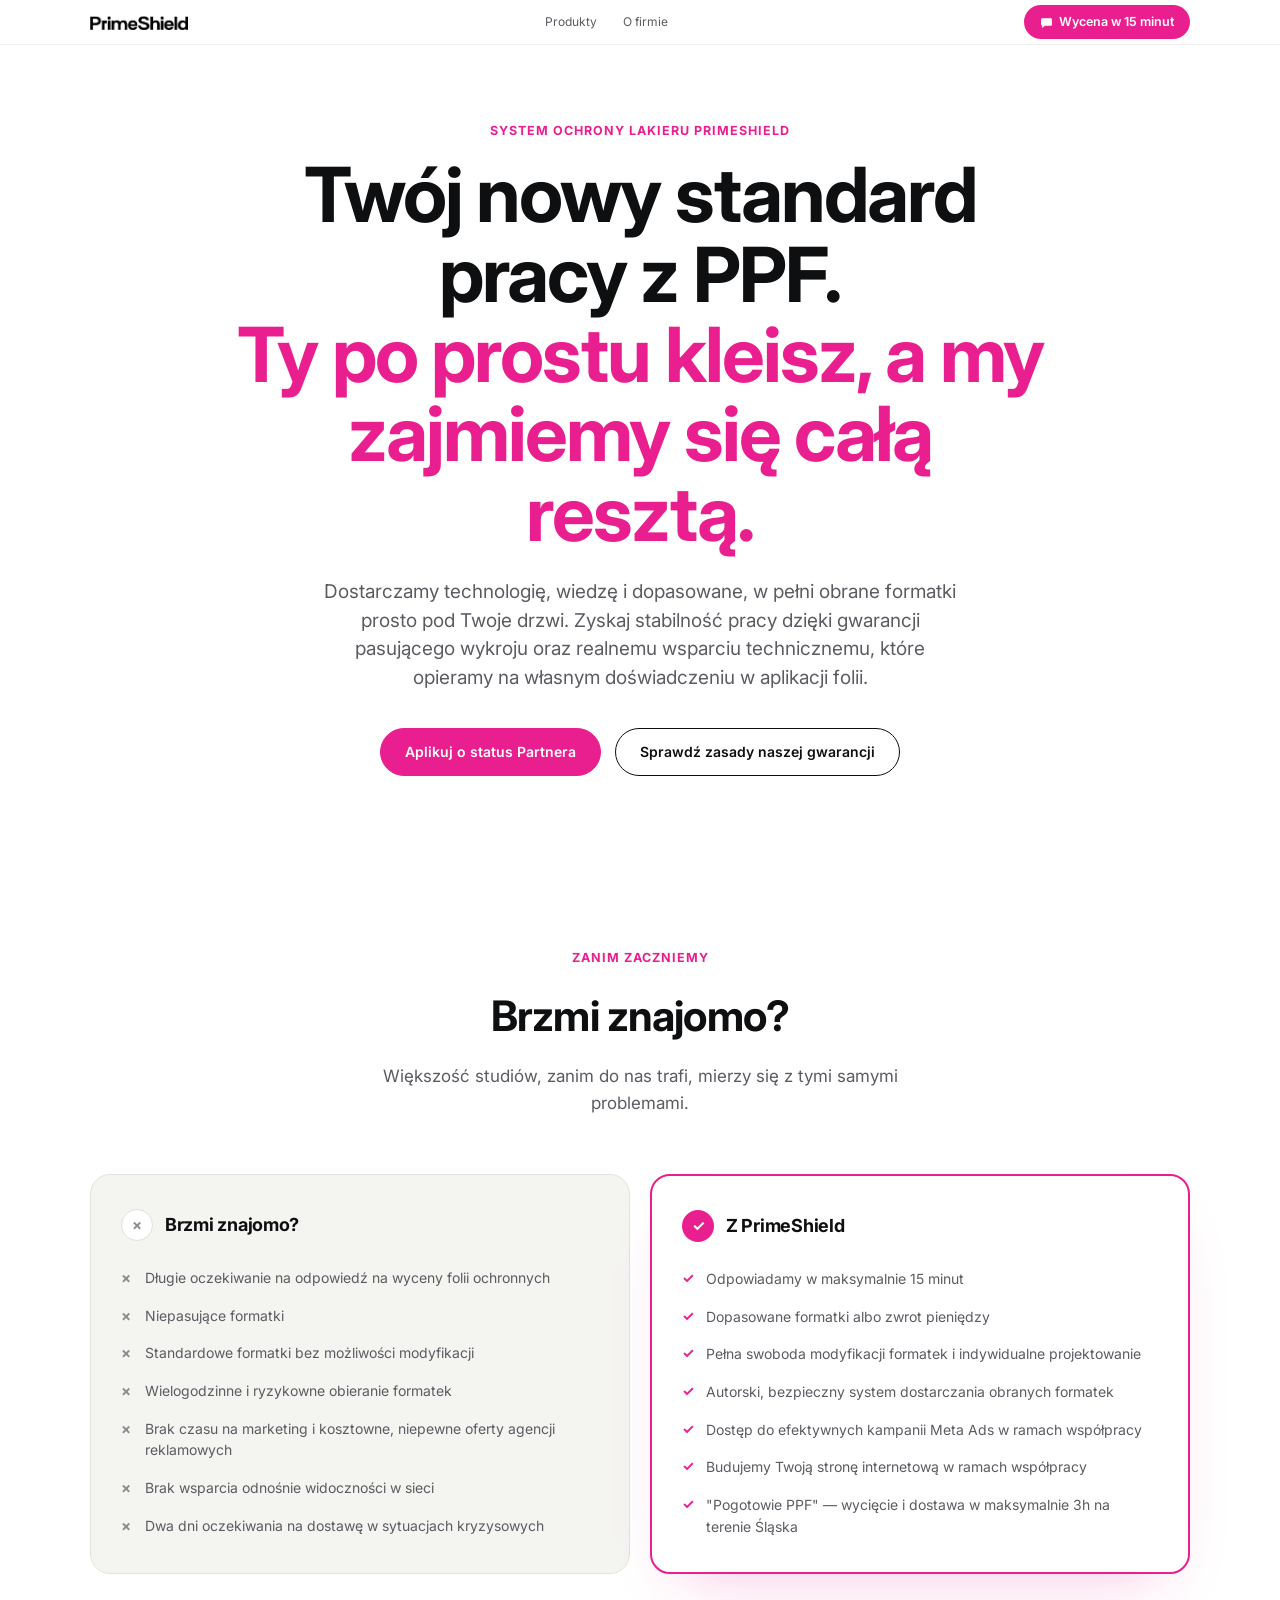
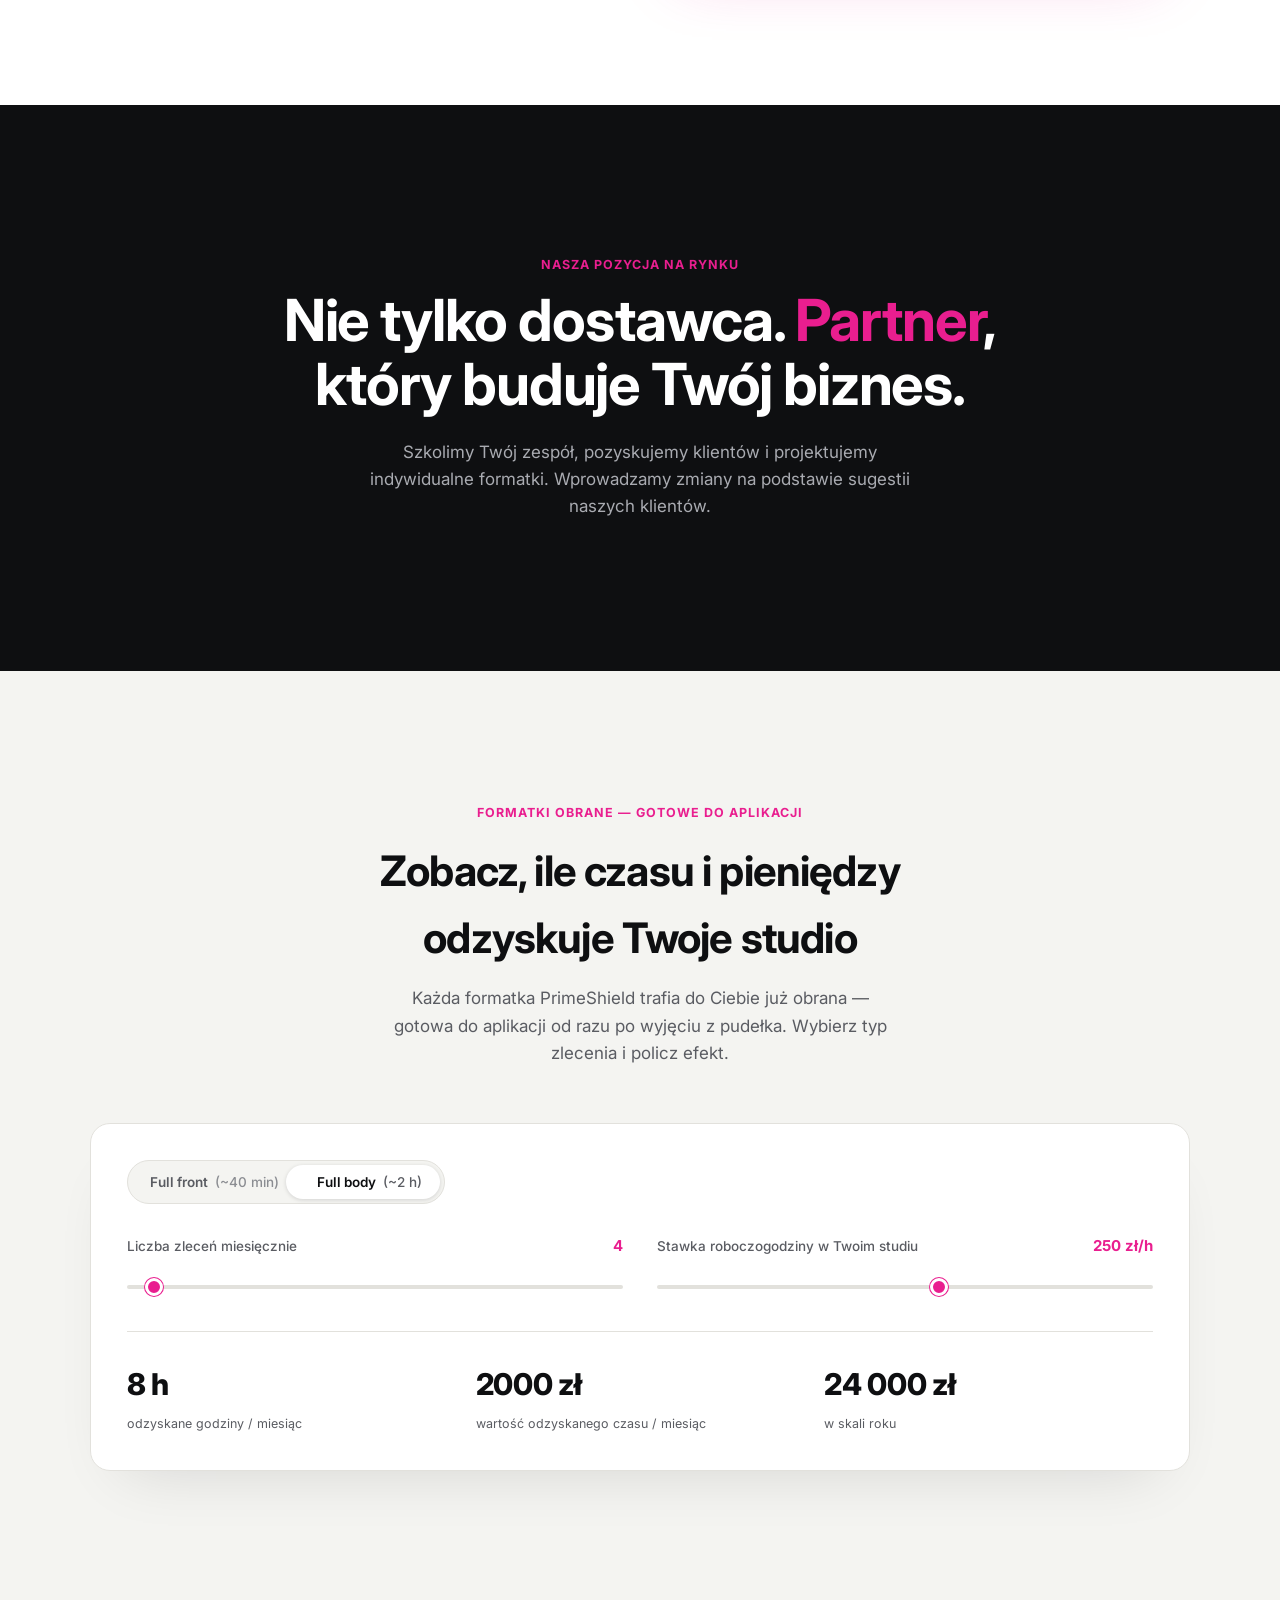
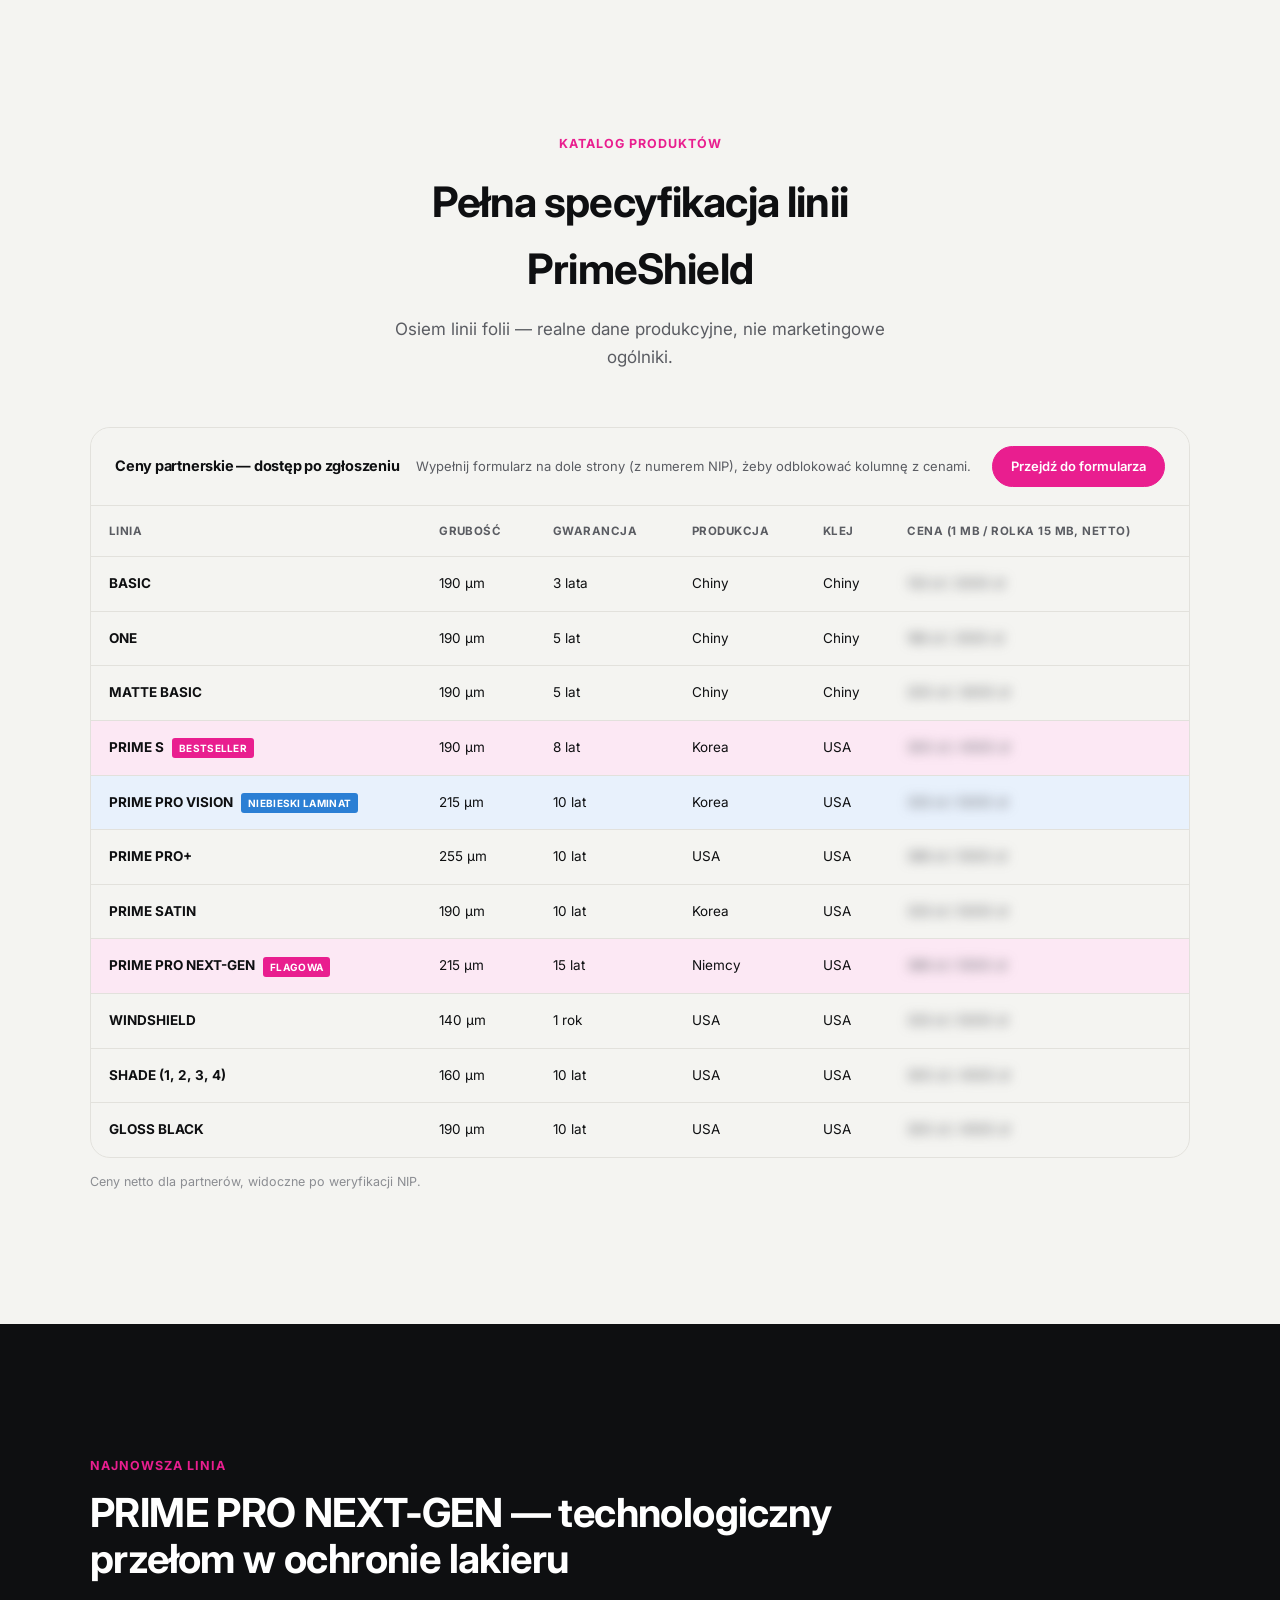
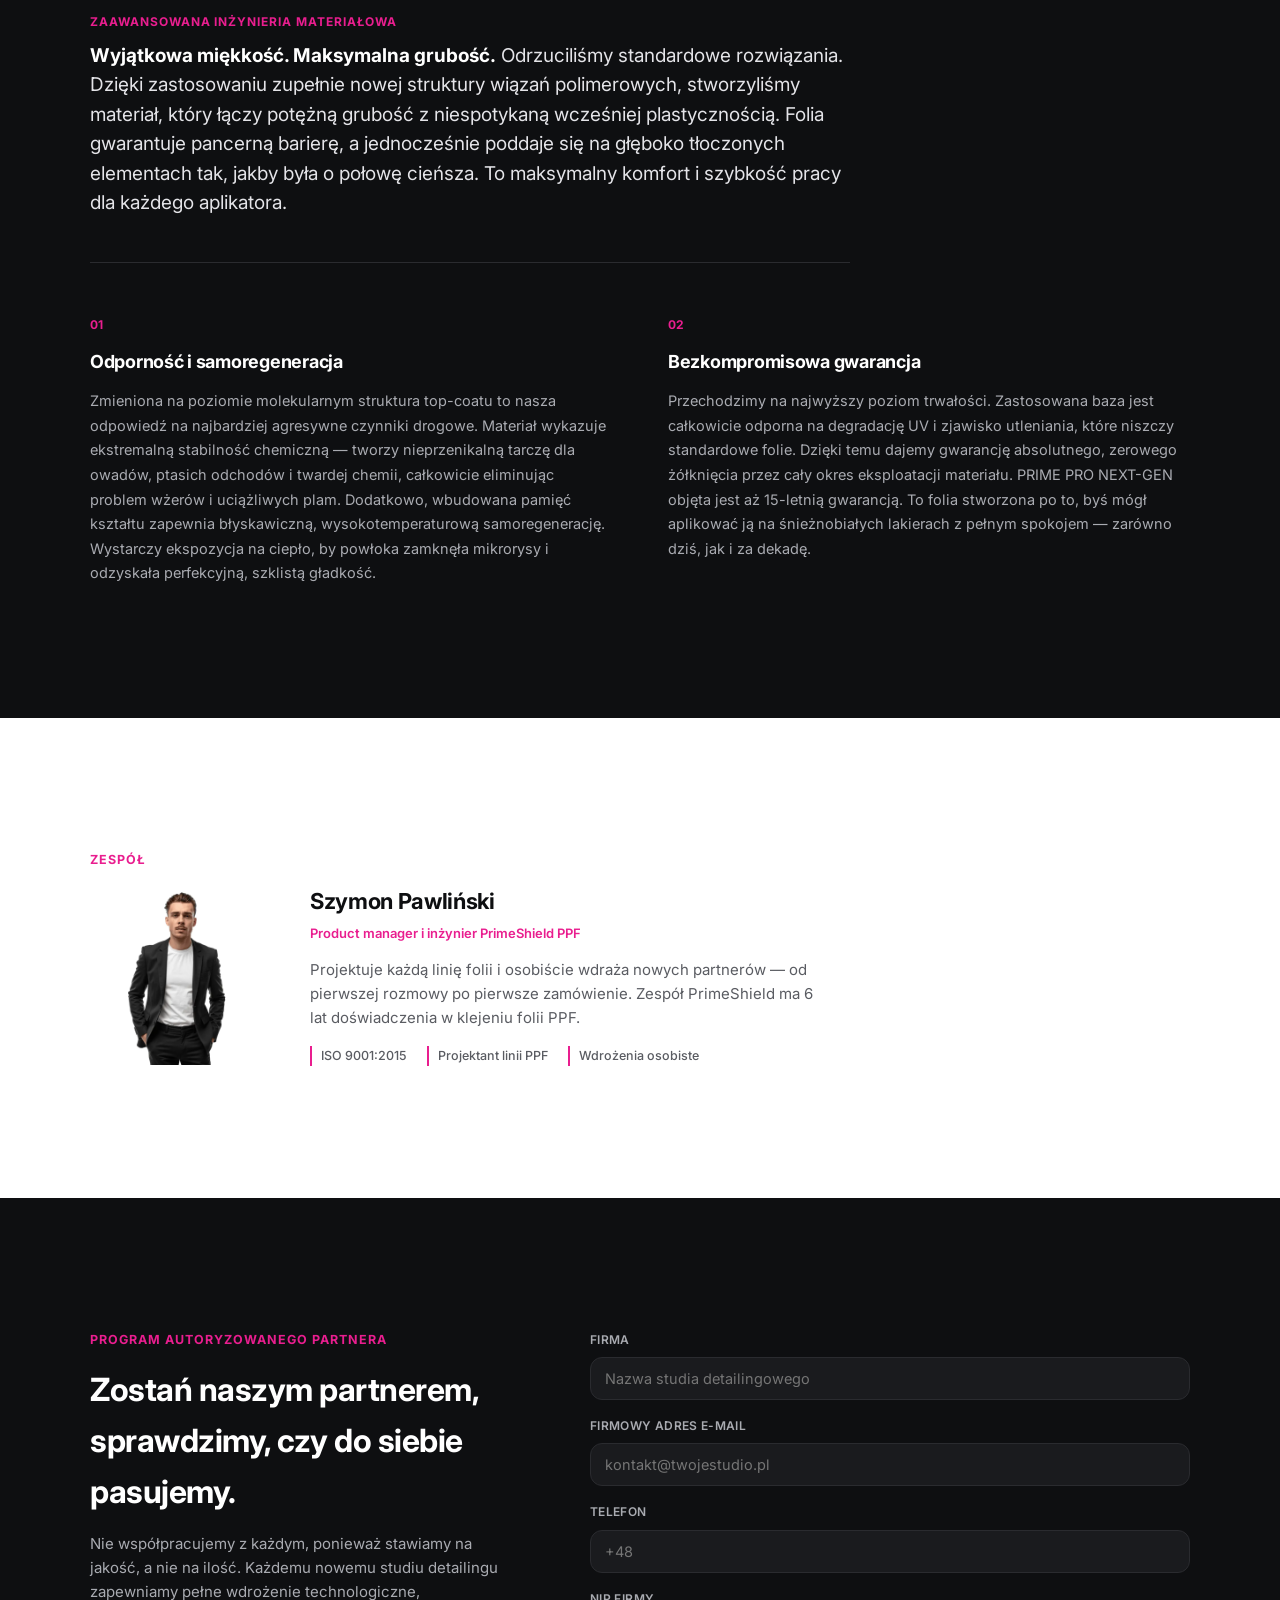
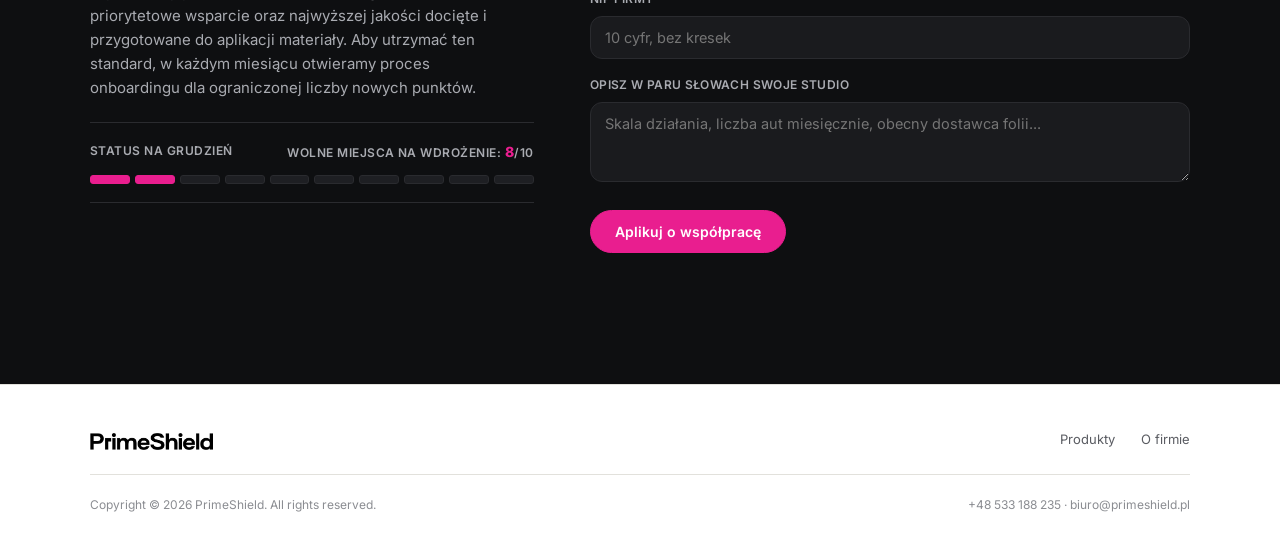
==== commit dc8057a4: "Add files via upload" ====
--- a/index.html
+++ b/index.html
@@ -4,277 +4,20 @@
 <meta charset="UTF-8">
 <meta name="viewport" content="width=device-width, initial-scale=1.0">
 <title>PrimeShield PPF — koncepcja v5</title>
-<link rel="icon" type="image/png" href="assets/favicon.png">
+<link rel="icon" type="image/png" href="favicon.png">
 <link rel="preconnect" href="https://fonts.googleapis.com">
 <link rel="preconnect" href="https://fonts.gstatic.com" crossorigin>
 <link href="https://fonts.googleapis.com/css2?family=Inter:wght@400;500;600;700;800&display=swap" rel="stylesheet">
-<style>
-  :root{
-    --white:#ffffff;
-    --offwhite:#f4f4f1;
-    --ink:#0e0f11;
-    --ink-soft:#5a5c62;
-    --ink-mute:#8b8d92;
-    --border:#e2e1dc;
-    --magenta:#e91e8f;
-    --magenta-deep:#b8146f;
-    --magenta-tint:#fce8f4;
-    --blue-tint:#e8f1fc;
-    --magenta-soft:#f2add4;
-    --radius:12px;
-    --font:'Inter',sans-serif;
-  }
-  *{box-sizing:border-box;margin:0;padding:0;}
-  html{scroll-behavior:smooth;}
-  body{background:var(--white);color:var(--ink);font-family:var(--font);font-size:15.5px;line-height:1.6;-webkit-font-smoothing:antialiased;}
-  img{max-width:100%;display:block;}
-  a{color:inherit;text-decoration:none;}
-  :focus-visible{outline:2px solid var(--magenta);outline-offset:2px;}
-  .wrap{max-width:1180px;margin:0 auto;padding:0 40px;}
-  @media (max-width:760px){ .wrap{padding:0 22px;} }
-  h1,h2,h3{font-family:var(--font);letter-spacing:-0.015em;}
-  section{padding:132px 0;}
-  .eyebrow{font-size:12.5px;font-weight:700;color:var(--magenta);letter-spacing:0.08em;text-transform:uppercase;margin-bottom:14px;}
-  .section-head{max-width:640px;margin:0 auto 56px;text-align:center;}
-  .section-head h2{font-size:clamp(28px,3.6vw,42px);font-weight:700;margin-bottom:14px;letter-spacing:-0.02em;}
-  .section-head p{color:var(--ink-soft);font-size:17px;max-width:520px;margin:0 auto;}
-  .alt{background:var(--offwhite);}
-
-  /* NAV */
-  header{position:sticky;top:0;z-index:50;background:rgba(255,255,255,0.96);border-bottom:1px solid var(--border);backdrop-filter:blur(8px);}
-  nav{display:flex;align-items:center;justify-content:space-between;padding:18px 0;}
-  .logo{display:flex;align-items:center;gap:10px;}
-  .logo img{height:26px;width:auto;}
-  .nav-links{display:flex;gap:32px;font-size:14px;font-weight:500;color:var(--ink-soft);}
-  .nav-links a:hover{color:var(--ink);}
-  @media (max-width:800px){ .nav-links{display:none;} }
-  .btn{
-    display:inline-flex;align-items:center;gap:8px;font-family:var(--font);font-size:14px;font-weight:600;
-    padding:12px 24px;border-radius:999px;border:1.5px solid var(--ink);color:var(--ink);background:transparent;
-  }
-  .btn:hover{border-color:var(--magenta);color:var(--magenta);}
-  .btn.solid{background:var(--magenta);border-color:var(--magenta);color:#fff;}
-  .btn.solid:hover{background:var(--magenta-deep);border-color:var(--magenta-deep);color:#fff;}
-  .btn.pill{
-    display:inline-flex;align-items:center;gap:8px;font-family:var(--font);font-size:14px;font-weight:700;
-    padding:10px 20px;border-radius:999px;background:var(--magenta);color:#fff;border:none;
-  }
-  .btn.pill:hover{background:var(--magenta-deep);}
-
-  /* HERO */
-  .hero{padding:76px 0 0;}
-  .hero-single{max-width:820px;margin:0 auto;text-align:center;}
-  .hero h1{font-size:clamp(38px,6.2vw,76px);font-weight:700;line-height:1.05;margin-bottom:24px;letter-spacing:-0.025em;}
-  .hero h1 span{color:var(--magenta);}
-  .hero p.lead{color:var(--ink-soft);font-size:19px;max-width:640px;margin:0 auto 36px;line-height:1.5;}
-  .hero-cta{display:flex;gap:14px;flex-wrap:wrap;margin-bottom:40px;justify-content:center;}
-  .badges{display:flex;flex-wrap:wrap;gap:10px;justify-content:center;}
-  .badge{
-    display:flex;align-items:center;gap:7px;font-size:12.5px;font-weight:500;color:var(--ink-soft);
-    border:1px solid var(--border);border-radius:999px;padding:7px 13px;background:var(--white);
-  }
-  .badge .dot{width:6px;height:6px;border-radius:50%;background:var(--magenta);flex:none;}
-
-  .hero-stats{display:flex;gap:40px;flex-wrap:wrap;margin-top:40px;padding-top:34px;border-top:1px solid var(--border);justify-content:center;}
-  .hs-num{font-size:26px;font-weight:800;color:var(--magenta);margin-bottom:5px;}
-  .hs-lbl{font-size:12.5px;color:var(--ink-soft);max-width:200px;line-height:1.4;text-align:center;}
-  .hs-item{display:flex;flex-direction:column;align-items:center;}
-
-  /* COMPARISON */
-  .compare-grid{display:grid;grid-template-columns:1fr 1fr;gap:20px;}
-  @media (max-width:760px){ .compare-grid{grid-template-columns:1fr;} }
-  .compare-col{border:1px solid var(--border);border-radius:20px;padding:34px 30px;background:var(--white);}
-  .compare-bad{background:var(--offwhite);}
-  .compare-good{border:2px solid var(--magenta);box-shadow:0 30px 60px -32px rgba(233,30,143,0.28);}
-  .compare-head{display:flex;align-items:center;gap:12px;margin-bottom:26px;}
-  .compare-icon{width:32px;height:32px;border-radius:50%;display:flex;align-items:center;justify-content:center;font-weight:700;font-size:15px;flex:none;}
-  .compare-bad .compare-icon{background:var(--white);border:1.5px solid var(--border);color:var(--ink-mute);}
-  .compare-good .compare-icon{background:var(--magenta);color:#fff;}
-  .compare-col h3{font-size:18px;font-weight:700;}
-  .compare-col ul{list-style:none;display:flex;flex-direction:column;gap:16px;}
-  .compare-col li{font-size:14px;color:var(--ink-soft);padding-left:24px;position:relative;line-height:1.55;}
-  .compare-bad li::before{content:"×";position:absolute;left:0;top:-1px;color:var(--ink-mute);font-weight:700;font-size:15px;}
-  .compare-good li::before{content:"✓";position:absolute;left:0;top:-1px;color:var(--magenta);font-weight:700;}
-
-  /* STATEMENT BAND */
-  .statement{background:var(--ink);color:#fff;padding:150px 0;text-align:center;}
-  .statement .eyebrow{color:var(--magenta);}
-  .statement h2{font-size:clamp(32px,5vw,58px);font-weight:700;max-width:840px;margin:0 auto 22px;line-height:1.1;letter-spacing:-0.02em;}
-  .statement h2 span{color:var(--magenta);}
-  .statement p{color:#a9abb1;font-size:17px;max-width:560px;margin:0 auto;}
-
-  /* CALCULATOR */
-  .calc-why{list-style:none;display:flex;flex-direction:column;gap:10px;margin-bottom:32px;max-width:640px;}
-  .calc-why li{font-size:14px;color:var(--ink-soft);padding-left:18px;position:relative;line-height:1.5;}
-  .calc-why li::before{content:"";position:absolute;left:0;top:8px;width:6px;height:6px;background:var(--magenta);}
-  .calc-why b{color:var(--ink);font-weight:600;}
-  .seg-toggle{display:inline-flex;border:1px solid var(--border);border-radius:8px;overflow:hidden;margin-bottom:30px;}
-  .seg-btn{font-family:var(--font);font-size:13.5px;font-weight:600;padding:11px 20px;background:var(--white);border:none;color:var(--ink-soft);cursor:pointer;}
-  .seg-btn span{font-weight:500;color:var(--ink-mute);margin-left:4px;}
-  .seg-btn:not(:last-child){border-right:1px solid var(--border);}
-  .seg-btn.active{background:var(--ink);color:#fff;}
-  .seg-btn.active span{color:#c7c8cc;}
-  .calc-box{border:1px solid var(--border);border-radius:20px;padding:36px;background:var(--white);box-shadow:0 30px 60px -34px rgba(15,16,18,0.14);}
-  @media (max-width:700px){ .calc-box{padding:24px;} }
-  .calc-inputs{display:grid;grid-template-columns:1fr 1fr;gap:34px;margin-bottom:34px;}
-  @media (max-width:700px){ .calc-inputs{grid-template-columns:1fr;gap:24px;} }
-  .calc-label{display:flex;justify-content:space-between;align-items:baseline;font-size:13.5px;margin-bottom:14px;}
-  .calc-label span:first-child{color:var(--ink-soft);font-weight:500;}
-  .calc-val{font-weight:700;color:var(--magenta);font-size:15px;}
-  input[type=range]{-webkit-appearance:none;appearance:none;width:100%;height:4px;border-radius:2px;background:var(--border);outline:none;margin:6px 0;}
-  input[type=range]::-webkit-slider-thumb{-webkit-appearance:none;width:18px;height:18px;border-radius:50%;background:var(--magenta);cursor:pointer;border:3px solid #fff;box-shadow:0 0 0 1px var(--magenta);}
-  input[type=range]::-moz-range-thumb{width:18px;height:18px;border-radius:50%;background:var(--magenta);cursor:pointer;border:3px solid #fff;box-shadow:0 0 0 1px var(--magenta);}
-  .calc-results{display:grid;grid-template-columns:repeat(3,1fr);gap:20px;padding-top:28px;border-top:1px solid var(--border);}
-  @media (max-width:700px){ .calc-results{grid-template-columns:1fr;gap:16px;} }
-  .cr-num{font-size:30px;font-weight:800;color:var(--ink);margin-bottom:6px;letter-spacing:-0.01em;}
-  .cr-lbl{font-size:12.5px;color:var(--ink-soft);}
-  .calc-note{font-size:12px;color:var(--ink-mute);margin-top:22px;line-height:1.6;}
-
-  /* PILLARS SELECTOR */
-
-  /* PRODUCT MATRIX */
-  .table-scroll{overflow-x:auto;border:1px solid var(--border);border-radius:20px;}
-  .price-gate-wrap{}
-  .price-gate{
-    display:flex;align-items:center;justify-content:space-between;gap:16px;flex-wrap:wrap;
-    padding:18px 24px;background:var(--offwhite);border-bottom:1px solid var(--border);
-    border-radius:20px 20px 0 0;
-    transition:opacity .3s ease, max-height .3s ease;
-  }
-  .price-gate.hidden{display:none;}
-  .price-gate-inner{display:flex;align-items:center;gap:16px;flex-wrap:wrap;text-align:left;}
-  .price-gate-inner h3{font-size:14.5px;font-weight:700;margin-bottom:2px;}
-  .price-gate-inner p{font-size:13px;color:var(--ink-soft);}
-  .price-gate-form{display:flex;gap:8px;flex-wrap:wrap;justify-content:center;}
-  .price-gate-form input{
-    flex:1;min-width:160px;border:1px solid var(--border);border-radius:var(--radius);
-    padding:10px 14px;font-family:var(--font);font-size:14px;color:var(--ink);
-  }
-  .price-gate-form input:focus{outline:none;border-color:var(--magenta);}
-  .price-gate .btn{padding:9px 18px;font-size:13px;white-space:nowrap;flex:none;}
-  .price-gate-error{color:#c0392b;font-size:12px;margin-top:10px;display:none;}
-  .price-gate-error.show{display:block;}
-  .field-error{color:#ff8a8a;font-size:12.5px;margin-top:-4px;display:none;}
-  .field-error.show{display:block;}
-  .apply-success{display:none;text-align:center;padding:20px 0;}
-  .apply-success.show{display:block;}
-  .apply-success h3{font-size:20px;font-weight:700;margin-bottom:8px;color:#fff;}
-  .apply-success p{color:#a9abb1;font-size:14.5px;margin-bottom:18px;}
-  td.price{position:relative;}
-  .price-val{filter:blur(6px);user-select:none;transition:filter .3s ease;display:inline-block;}
-  #priceTable.unlocked .price-val{filter:blur(0);user-select:auto;}
-  table{width:100%;border-collapse:collapse;font-size:13.5px;min-width:760px;}
-  thead th{
-    text-align:left;font-weight:700;font-size:11.5px;text-transform:uppercase;letter-spacing:0.04em;color:var(--ink-soft);
-    padding:16px 18px;background:var(--offwhite);border-bottom:1px solid var(--border);white-space:nowrap;
-  }
-  tbody td{padding:16px 18px;border-bottom:1px solid var(--border);white-space:nowrap;}
-  tbody tr:last-child td{border-bottom:none;}
-  tbody tr.flag{background:var(--magenta-tint);}
-  tbody tr.flag-blue{background:var(--blue-tint);}
-  .line-name{font-weight:700;}
-  .flagtag{display:inline-block;font-size:10px;font-weight:700;color:#fff;background:var(--magenta);border-radius:3px;padding:2px 7px;margin-left:8px;letter-spacing:0.03em;vertical-align:middle;}
-  .flagtag.blue{background:#2b7fd4;}
-  .price{color:var(--ink-soft);}
-  .table-note{font-size:12.5px;color:var(--ink-mute);margin-top:14px;}
-
-  /* INNOVATION STAT */
-  /* TECH SPOTLIGHT */
-  .techspot{background:var(--ink);color:#fff;}
-  .techspot .eyebrow{color:var(--magenta);}
-  .techspot h2{
-    font-size:clamp(26px,3.6vw,40px);font-weight:700;color:#fff;max-width:780px;
-    margin-bottom:30px;letter-spacing:-0.015em;line-height:1.15;
-  }
-  .techspot-kicker{font-size:12px;font-weight:700;color:var(--magenta);text-transform:uppercase;letter-spacing:0.08em;margin-bottom:10px;}
-  .techspot-lead{
-    font-size:19px;color:#e4e4e8;max-width:760px;line-height:1.55;
-    margin-bottom:52px;padding-bottom:44px;border-bottom:1px solid #2a2b2f;
-  }
-  .techspot-lead strong{color:#fff;font-weight:700;}
-  .techspot-grid{display:grid;grid-template-columns:1fr 1fr;gap:56px;}
-  @media (max-width:760px){ .techspot-grid{grid-template-columns:1fr;gap:36px;} }
-  .techspot-num{font-size:12px;font-weight:700;color:var(--magenta);display:block;margin-bottom:14px;}
-  .techspot-col h3{font-size:18px;font-weight:700;color:#fff;margin-bottom:12px;}
-  .techspot-col p{font-size:14.5px;color:#a9abb1;line-height:1.7;}
-
-  /* LOYALTY GROWTH CHART */
-  .loyalty-path{border:1px solid var(--border);border-radius:20px;padding:46px 44px;background:var(--white);box-shadow:0 30px 60px -34px rgba(15,16,18,0.14);}
-  @media (max-width:700px){ .loyalty-path{padding:30px 20px;} }
-  .growth-track{display:flex;align-items:flex-end;gap:12px;height:150px;margin-bottom:40px;}
-  @media (max-width:700px){ .growth-track{height:120px;gap:8px;} }
-  .growth-step{
-    flex:1;display:flex;flex-direction:column;align-items:center;justify-content:flex-end;
-    height:100%;background:transparent;border:none;cursor:pointer;font-family:var(--font);padding:0;
-  }
-  .gs-bar{
-    width:100%;height:var(--h);background:var(--offwhite);border:1px solid var(--border);
-    border-radius:6px 6px 0 0;margin-bottom:12px;transition:background .25s ease, border-color .25s ease;
-  }
-  .growth-step.active .gs-bar{background:var(--magenta);border-color:var(--magenta);}
-  .growth-step:hover .gs-bar{border-color:var(--magenta);}
-  .gs-label{font-size:11.5px;font-weight:600;color:var(--ink-soft);text-align:center;line-height:1.3;}
-  @media (max-width:700px){ .gs-label{font-size:10px;} }
-  .growth-step.active .gs-label{color:var(--ink);font-weight:700;}
-  .path-panels{min-height:110px;}
-  .path-panel{display:none;}
-  .path-panel.active{display:block;animation:panelin .3s ease both;}
-  .pp-price{font-size:26px;font-weight:800;color:var(--magenta);margin-bottom:8px;}
-  .path-panel h3{font-size:18px;font-weight:700;margin-bottom:10px;}
-  .path-panel p{font-size:14.5px;color:var(--ink-soft);max-width:480px;}
-
-  /* TEAM */
-  .team{display:grid;grid-template-columns:180px 1fr;gap:40px;align-items:center;}
-  @media (max-width:600px){ .team{grid-template-columns:1fr;} }
-  .team img{border-radius:20px;width:100%;}
-  .team h3{font-size:22px;font-weight:700;margin-bottom:4px;}
-  .team .role{color:var(--magenta);font-size:13px;font-weight:600;display:block;margin-bottom:14px;}
-  .team p{color:var(--ink-soft);font-size:15px;max-width:520px;margin-bottom:16px;}
-  .team-tags{display:flex;gap:20px;flex-wrap:wrap;font-size:12.5px;color:var(--ink-soft);}
-  .team-tags span{border-left:2px solid var(--magenta);padding-left:9px;font-weight:500;}
-
-  /* CTA */
-  .cta-section{background:var(--ink);color:#fff;}
-  .cta-grid{display:grid;grid-template-columns:0.85fr 1.15fr;gap:56px;}
-  @media (max-width:860px){ .cta-grid{grid-template-columns:1fr;} }
-  .cta-left h2{font-size:clamp(24px,3vw,32px);font-weight:700;margin-bottom:14px;max-width:420px;}
-  .cta-left p{color:#a9abb1;font-size:15px;max-width:420px;margin-bottom:22px;}
-  .status{font-size:13px;padding:14px 0;border-top:1px solid #2a2b2f;border-bottom:1px solid #2a2b2f;color:#c7c8cc;}
-  .status b{color:var(--magenta);}
-  .slots{padding:18px 0;border-top:1px solid #2a2b2f;border-bottom:1px solid #2a2b2f;}
-  .slots-label{display:flex;justify-content:space-between;font-size:12px;font-weight:600;color:#a9abb1;margin-bottom:12px;text-transform:uppercase;letter-spacing:0.04em;}
-  .slots-label b{color:var(--magenta);font-weight:800;font-size:14px;}
-  .slots-track{display:flex;gap:5px;}
-  .slot{flex:1;height:9px;border-radius:3px;background:#1e1f23;border:1px solid #2a2b2f;}
-  .slot.filled{background:var(--magenta);border-color:var(--magenta);}
-  form{display:flex;flex-direction:column;gap:16px;}
-  .field label{display:block;font-size:12px;color:#a9abb1;font-weight:600;text-transform:uppercase;letter-spacing:0.03em;margin-bottom:8px;}
-  .field input,.field textarea{
-    width:100%;background:#1a1b1e;border:1px solid #2a2b2f;border-radius:var(--radius);color:#fff;
-    padding:12px 14px;font-family:var(--font);font-size:14.5px;
-  }
-  .field input:focus,.field textarea:focus{outline:none;border-color:var(--magenta);}
-  .field textarea{resize:vertical;min-height:80px;}
-  form .btn.solid{align-self:flex-start;margin-top:4px;}
-
-  /* FOOTER */
-  footer{padding:44px 0;border-top:1px solid var(--border);}
-  .foot-grid{display:flex;justify-content:space-between;align-items:center;flex-wrap:wrap;gap:20px;}
-  .foot-grid .logo img{height:20px;}
-  .foot-links{display:flex;gap:26px;font-size:13px;color:var(--ink-soft);flex-wrap:wrap;}
-  .foot-links a:hover{color:var(--ink);}
-  .foot-bottom{margin-top:24px;padding-top:20px;border-top:1px solid var(--border);font-size:12px;color:var(--ink-mute);display:flex;justify-content:space-between;flex-wrap:wrap;gap:8px;}
-</style>
+<link rel="stylesheet" href="style.css">
 </head>
 <body>
 
 <header>
   <div class="wrap">
     <nav>
-      <div class="logo"><img src="assets/logo-simple.png" alt="PrimeShield PPF"></div>
+      <div class="logo"><img src="logo-simple.png" alt="PrimeShield PPF"></div>
       <div class="nav-links">
         <a href="#produkty">Produkty</a>
-        <a href="#partnerstwo">Partnerstwo</a>
         <a href="#zespol">O firmie</a>
       </div>
       <a href="#aplikacja" class="btn pill"><svg viewBox="0 0 24 24" width="16" height="16" fill="white" aria-hidden="true"><path d="M4 4h16a2 2 0 0 1 2 2v10a2 2 0 0 1-2 2H9l-5 4v-4H4a2 2 0 0 1-2-2V6a2 2 0 0 1 2-2z"/></svg>Wycena w 15 minut</a>
@@ -285,10 +28,10 @@
 <section class="hero">
   <div class="wrap">
     <div class="hero-single">
-      <div class="eyebrow">System ochrony lakieru PrimeShield</div>
-      <h1>Twój nowy standard pracy z PPF.<br><span>Ty po prostu kleisz, a my zajmiemy się całą resztą.</span></h1>
-      <p class="lead">Dostarczamy technologię, wiedzę i dopasowane, w pełni obrane formatki prosto pod Twoje drzwi. Zyskaj stabilność pracy dzięki gwarancji pasującego wykroju oraz realnemu wsparciu technicznemu, które opieramy na własnym doświadczeniu w aplikacji folii.</p>
-      <div class="hero-cta">
+      <div class="eyebrow reveal">System ochrony lakieru PrimeShield</div>
+      <h1 class="reveal d1">Twój nowy standard pracy z PPF.<br><span>Ty po prostu kleisz, a my zajmiemy się całą resztą.</span></h1>
+      <p class="lead reveal d2">Dostarczamy technologię, wiedzę i dopasowane, w pełni obrane formatki prosto pod Twoje drzwi. Zyskaj stabilność pracy dzięki gwarancji pasującego wykroju oraz realnemu wsparciu technicznemu, które opieramy na własnym doświadczeniu w aplikacji folii.</p>
+      <div class="hero-cta reveal d3">
         <a href="#aplikacja" class="btn solid">Aplikuj o status Partnera</a>
         <a href="#gwarancja" class="btn">Sprawdź zasady naszej gwarancji</a>
       </div>
@@ -298,13 +41,13 @@
 
 <section id="gwarancja">
   <div class="wrap">
-    <div class="section-head">
+    <div class="section-head reveal">
       <div class="eyebrow">Zanim zaczniemy</div>
       <h2>Brzmi znajomo?</h2>
       <p>Większość studiów, zanim do nas trafi, mierzy się z tymi samymi problemami.</p>
     </div>
     <div class="compare-grid">
-      <div class="compare-col compare-bad">
+      <div class="compare-col compare-bad reveal d1">
         <div class="compare-head"><span class="compare-icon">×</span><h3>Brzmi znajomo?</h3></div>
         <ul>
           <li>Długie oczekiwanie na odpowiedź na wyceny folii ochronnych</li>
@@ -316,7 +59,7 @@
           <li>Dwa dni oczekiwania na dostawę w sytuacjach kryzysowych</li>
         </ul>
       </div>
-      <div class="compare-col compare-good">
+      <div class="compare-col compare-good reveal d2">
         <div class="compare-head"><span class="compare-icon">✓</span><h3>Z PrimeShield</h3></div>
         <ul>
           <li>Odpowiadamy w maksymalnie 15 minut</li>
@@ -334,21 +77,22 @@
 
 <section class="statement">
   <div class="wrap">
-    <div class="eyebrow">Nasza pozycja na rynku</div>
-    <h2>Nie tylko dostawca. <span>Partner</span>, który buduje Twój biznes.</h2>
-    <p>Szkolimy Twój zespół, pozyskujemy klientów i projektujemy indywidualne formatki. Wprowadzamy zmiany na podstawie sugestii naszych klientów.</p>
+    <div class="eyebrow reveal">Nasza pozycja na rynku</div>
+    <h2 class="reveal d1">Nie tylko dostawca. <span>Partner</span>, który buduje Twój biznes.</h2>
+    <p class="reveal d2">Szkolimy Twój zespół, pozyskujemy klientów i projektujemy indywidualne formatki. Wprowadzamy zmiany na podstawie sugestii naszych klientów.</p>
   </div>
 </section>
 
 <section id="kalkulator" class="alt">
   <div class="wrap">
-    <div class="section-head">
+    <div class="section-head reveal">
       <div class="eyebrow">Formatki obrane — gotowe do aplikacji</div>
       <h2>Zobacz, ile czasu i pieniędzy odzyskuje Twoje studio</h2>
       <p>Każda formatka PrimeShield trafia do Ciebie już obrana — gotowa do aplikacji od razu po wyjęciu z pudełka. Wybierz typ zlecenia i policz efekt.</p>
     </div>
-    <div class="calc-box">
-      <div class="seg-toggle" role="group" aria-label="Typ zlecenia">
+    <div class="calc-box reveal d1">
+      <div class="seg-toggle pos-1" id="segToggle" role="group" aria-label="Typ zlecenia">
+        <span class="seg-indicator" id="segIndicator"></span>
         <button type="button" class="seg-btn" id="btnFront" data-mins="40">Full front <span>(~40 min)</span></button>
         <button type="button" class="seg-btn active" id="btnBody" data-mins="120">Full body <span>(~2 h)</span></button>
       </div>
@@ -373,12 +117,12 @@
 
 <section id="produkty" class="alt">
   <div class="wrap">
-    <div class="section-head">
+    <div class="section-head reveal">
       <div class="eyebrow">Katalog produktów</div>
       <h2>Pełna specyfikacja linii PrimeShield</h2>
       <p>Osiem linii folii — realne dane produkcyjne, nie marketingowe ogólniki.</p>
     </div>
-    <div class="table-scroll price-gate-wrap">
+    <div class="table-scroll price-gate-wrap reveal d1">
       <div class="price-gate" id="priceGate">
         <div class="price-gate-inner">
           <h3>Ceny partnerskie — dostęp po zgłoszeniu</h3>
@@ -409,76 +153,20 @@
 
 <section class="techspot">
   <div class="wrap">
-    <div class="eyebrow">Najnowsza linia</div>
-    <h2>PRIME PRO NEXT-GEN — technologiczny przełom w ochronie lakieru</h2>
-    <div class="techspot-kicker">Zaawansowana technologia TPU</div>
-    <p class="techspot-lead"><strong>Wyjątkowa miękkość. Maksymalna grubość.</strong> Unikalne połączenie potężnej grubości materiału z niezwykłą plastycznością polimeru — folia gwarantuje maksymalną barierę przed uderzeniami, a jednocześnie układa się na najtrudniejszych, głęboko tłoczonych elementach bez najmniejszego oporu.</p>
+    <div class="eyebrow reveal">Najnowsza linia</div>
+    <h2 class="reveal d1">PRIME PRO NEXT-GEN — technologiczny przełom w ochronie lakieru</h2>
+    <div class="techspot-kicker reveal d2">Zaawansowana inżynieria materiałowa</div>
+    <p class="techspot-lead reveal d2"><strong>Wyjątkowa miękkość. Maksymalna grubość.</strong> Odrzuciliśmy standardowe rozwiązania. Dzięki zastosowaniu zupełnie nowej struktury wiązań polimerowych, stworzyliśmy materiał, który łączy potężną grubość z niespotykaną wcześniej plastycznością. Folia gwarantuje pancerną barierę, a jednocześnie poddaje się na głęboko tłoczonych elementach tak, jakby była o połowę cieńsza. To maksymalny komfort i szybkość pracy dla każdego aplikatora.</p>
     <div class="techspot-grid">
-      <div class="techspot-col">
+      <div class="techspot-col reveal d3">
         <span class="techspot-num">01</span>
         <h3>Odporność i samoregeneracja</h3>
-        <p>Nasz najbardziej zaawansowany materiał to odpowiedź na codzienne problemy studiów detailingu. Zastosowany innowacyjny top-coat charakteryzuje się bardzo dużą odpornością na wżery oraz uciążliwe plamy pochodzenia chemicznego i organicznego. Powierzchnia posiada właściwości błyskawicznej, wysokotemperaturowej samoregeneracji — pod wpływem ciepła mikrorysy znikają, a folia odzyskuje idealną, lustrzaną gładkość.</p>
-      </div>
-      <div class="techspot-col">
+        <p>Zmieniona na poziomie molekularnym struktura top-coatu to nasza odpowiedź na najbardziej agresywne czynniki drogowe. Materiał wykazuje ekstremalną stabilność chemiczną — tworzy nieprzenikalną tarczę dla owadów, ptasich odchodów i twardej chemii, całkowicie eliminując problem wżerów i uciążliwych plam. Dodatkowo, wbudowana pamięć kształtu zapewnia błyskawiczną, wysokotemperaturową samoregenerację. Wystarczy ekspozycja na ciepło, by powłoka zamknęła mikrorysy i odzyskała perfekcyjną, szklistą gładkość.</p>
+      </div>
+      <div class="techspot-col reveal d4">
         <span class="techspot-num">02</span>
-        <h3>Gwarancja i bezpieczeństwo</h3>
-        <p>Jesteśmy w 100% pewni stabilności naszej technologii TPU. Dlatego PRIME PRO NEXT-GEN objęta jest aż 15-letnią gwarancją, która zapewnia całkowity brak żółknięcia materiału przez cały, wieloletni okres eksploatacji. To bezkompromisowe bezpieczeństwo dla Ciebie jako aplikatora i dożywotni spokój dla Twojego klienta.</p>
-      </div>
-    </div>
-  </div>
-</section>
-
-<section id="partnerstwo" class="alt">
-  <div class="wrap">
-    <div class="section-head">
-      <div class="eyebrow">Program partnerski</div>
-      <h2>Korzyści, które rosną wraz ze współpracą</h2>
-      <p>Im dłużej współpracujemy, tym więcej zyskujesz — nie tylko na cenie materiału.</p>
-    </div>
-    <div class="loyalty-path">
-      <div class="growth-track">
-        <button type="button" class="growth-step active" data-index="0" style="--h:30%">
-          <span class="gs-bar"></span><span class="gs-label">10. rolka</span>
-        </button>
-        <button type="button" class="growth-step" data-index="1" style="--h:48%">
-          <span class="gs-bar"></span><span class="gs-label">Strona www</span>
-        </button>
-        <button type="button" class="growth-step" data-index="2" style="--h:66%">
-          <span class="gs-bar"></span><span class="gs-label">Kampanie Meta Ads</span>
-        </button>
-        <button type="button" class="growth-step" data-index="3" style="--h:84%">
-          <span class="gs-bar"></span><span class="gs-label">Wsparcie aplikatora</span>
-        </button>
-        <button type="button" class="growth-step" data-index="4" style="--h:100%">
-          <span class="gs-bar"></span><span class="gs-label">Głos w rozwoju oferty</span>
-        </button>
-      </div>
-      <div class="path-panels">
-        <div class="path-panel active" data-index="0">
-          <div class="pp-price">1 zł</div>
-          <h3>Dziesiąta rolka</h3>
-          <p>Po wykorzystaniu dziewięciu rolek dostajesz 15 mb na koszt firmy, bez ograniczenia czasowego.</p>
-        </div>
-        <div class="path-panel" data-index="1">
-          <div class="pp-price">1 zł</div>
-          <h3>Strona internetowa</h3>
-          <p>Budujemy Twoją stronę internetową w ramach współpracy partnerskiej.</p>
-        </div>
-        <div class="path-panel" data-index="2">
-          <div class="pp-price">1 zł</div>
-          <h3>Kampanie Meta Ads</h3>
-          <p>Pomagamy zaplanować i uruchomić kampanię reklamową Twojego studia na Facebooku i Instagramie.</p>
-        </div>
-        <div class="path-panel" data-index="3">
-          <div class="pp-price">Zawsze dostępne</div>
-          <h3>Wsparcie naszego aplikatora</h3>
-          <p>Możliwość skorzystania z pomocy doświadczonego aplikatora PrimeShield na każdym etapie.</p>
-        </div>
-        <div class="path-panel" data-index="4">
-          <div class="pp-price">Stały wpływ</div>
-          <h3>Głos w rozwoju oferty</h3>
-          <p>Regularnie pytamy partnerów o opinie i na ich podstawie wprowadzamy zmiany w produktach i procesach.</p>
-        </div>
+        <h3>Bezkompromisowa gwarancja</h3>
+        <p>Przechodzimy na najwyższy poziom trwałości. Zastosowana baza jest całkowicie odporna na degradację UV i zjawisko utleniania, które niszczy standardowe folie. Dzięki temu dajemy gwarancję absolutnego, zerowego żółknięcia przez cały okres eksploatacji materiału. PRIME PRO NEXT-GEN objęta jest aż 15-letnią gwarancją. To folia stworzona po to, byś mógł aplikować ją na śnieżnobiałych lakierach z pełnym spokojem — zarówno dziś, jak i za dekadę.</p>
       </div>
     </div>
   </div>
@@ -486,9 +174,9 @@
 
 <section id="zespol">
   <div class="wrap">
-    <div class="eyebrow">Zespół</div>
-    <div class="team">
-      <img src="assets/founder.webp" alt="Szymon Pawliński, CEO PrimeShield">
+    <div class="eyebrow reveal">Zespół</div>
+    <div class="team reveal d1">
+      <img src="founder.webp" alt="Szymon Pawliński, CEO PrimeShield">
       <div>
         <h3>Szymon Pawliński</h3>
         <span class="role">Product manager i inżynier PrimeShield PPF</span>
@@ -501,18 +189,18 @@
 
 <section id="aplikacja" class="cta-section">
   <div class="wrap cta-grid">
-    <div class="cta-left">
+    <div class="cta-left reveal">
       <div class="eyebrow">Program Autoryzowanego Partnera</div>
       <h2>Zostań naszym partnerem, sprawdzimy, czy do siebie pasujemy.</h2>
       <p>Nie współpracujemy z każdym, ponieważ stawiamy na jakość, a nie na ilość. Każdemu nowemu studiu detailingu zapewniamy pełne wdrożenie technologiczne, priorytetowe wsparcie oraz najwyższej jakości docięte i przygotowane do aplikacji materiały. Aby utrzymać ten standard, w każdym miesiącu otwieramy proces onboardingu dla ograniczonej liczby nowych punktów.</p>
       <div class="slots">
-        <div class="slots-label"><span>Status na sierpień</span><span>Wolne miejsca na wdrożenie: <b>3</b>/7</span></div>
-        <div class="slots-track">
-          <div class="slot filled"></div><div class="slot filled"></div><div class="slot filled"></div><div class="slot filled"></div><div class="slot"></div><div class="slot"></div><div class="slot"></div>
-        </div>
-      </div>
-    </div>
-    <form id="applyForm">
+        <div class="slots-label"><span>Status na <span id="currentMonth">sierpień</span></span><span>Wolne miejsca na wdrożenie: <b id="slotsFreeCount">3</b>/10</span></div>
+        <div class="slots-track" id="slotsTrack">
+          <div class="slot"></div><div class="slot"></div><div class="slot"></div><div class="slot"></div><div class="slot"></div><div class="slot"></div><div class="slot"></div><div class="slot"></div><div class="slot"></div><div class="slot"></div>
+        </div>
+      </div>
+    </div>
+    <form id="applyForm" class="reveal d1">
       <div class="field"><label for="f-firma">Firma</label><input id="f-firma" type="text" placeholder="Nazwa studia detailingowego" required></div>
       <div class="field"><label for="f-mail">Firmowy adres e-mail</label><input id="f-mail" type="email" placeholder="kontakt@twojestudio.pl" required></div>
       <div class="field"><label for="f-tel">Telefon</label><input id="f-tel" type="tel" placeholder="+48"></div>
@@ -532,103 +220,20 @@
 <footer>
   <div class="wrap">
     <div class="foot-grid">
-      <div class="logo"><img src="assets/logo-simple.png" alt="PrimeShield PPF"></div>
+      <div class="logo"><img src="logo-simple.png" alt="PrimeShield PPF"></div>
       <div class="foot-links">
         <a href="#produkty">Produkty</a>
-        <a href="#partnerstwo">Partnerstwo</a>
         <a href="#zespol">O firmie</a>
       </div>
     </div>
     <div class="foot-bottom">
-      <span>© 2026 PrimeShield — koncepcja wizualna v5</span>
+      <span>Copyright © 2026 PrimeShield. All rights reserved.</span>
       <span>+48 533 188 235 · biuro@primeshield.pl</span>
     </div>
   </div>
 </footer>
 
-<script>
-document.addEventListener('DOMContentLoaded', function(){
-  var carsSlider = document.getElementById('carsSlider');
-  var rateSlider = document.getElementById('rateSlider');
-  var btnFront = document.getElementById('btnFront');
-  var btnBody = document.getElementById('btnBody');
-  var minsPerJob = 120;
-
-  function setActive(btn){
-    [btnFront, btnBody].forEach(function(b){ b.classList.remove('active'); });
-    btn.classList.add('active');
-  }
-  function fmt(n){ return Math.round(n).toLocaleString('pl-PL'); }
-  function calc(){
-    var jobs = parseInt(carsSlider.value,10);
-    var rate = parseInt(rateSlider.value,10);
-    document.getElementById('carsVal').textContent = jobs;
-    document.getElementById('rateVal').textContent = rate + ' zł/h';
-    var savedHours = (jobs*minsPerJob)/60;
-    var monthly = savedHours*rate;
-    var yearly = monthly*12;
-    document.getElementById('hoursVal').textContent = fmt(savedHours) + ' h';
-    document.getElementById('moneyVal').textContent = fmt(monthly) + ' zł';
-    document.getElementById('yearVal').textContent = fmt(yearly) + ' zł';
-  }
-  btnFront.addEventListener('click', function(){ minsPerJob = 40; setActive(btnFront); calc(); });
-  btnBody.addEventListener('click', function(){ minsPerJob = 120; setActive(btnBody); calc(); });
-  carsSlider.addEventListener('input', calc);
-  rateSlider.addEventListener('input', calc);
-  calc();
-  var pathNodes = document.querySelectorAll('.growth-step');
-  var pathPanels = document.querySelectorAll('.path-panel');
-  function setPath(idx){
-    pathNodes.forEach(function(n){ n.classList.remove('active'); });
-    pathPanels.forEach(function(p){ p.classList.remove('active'); });
-    var node = document.querySelector('.growth-step[data-index="'+idx+'"]');
-    var panel = document.querySelector('.path-panel[data-index="'+idx+'"]');
-    if(node) node.classList.add('active');
-    if(panel) panel.classList.add('active');
-  }
-  pathNodes.forEach(function(n){
-    n.addEventListener('click', function(){ setPath(n.getAttribute('data-index')); });
-  });
-  if(pathNodes.length) setPath(0);
-
-  function isValidNIP(raw){
-    var nip = (raw || '').replace(/\D/g,'');
-    if(nip.length !== 10) return false;
-    var weights = [6,5,7,2,3,4,5,6,7];
-    var sum = 0;
-    for(var i=0;i<9;i++){ sum += parseInt(nip[i],10) * weights[i]; }
-    var checksum = sum % 11;
-    if(checksum === 10) return false;
-    return checksum === parseInt(nip[9],10);
-  }
-
-  var nipInput = document.getElementById('f-nip');
-  var applyForm = document.getElementById('applyForm');
-  var applyError = document.getElementById('applyError');
-  var applySuccess = document.getElementById('applySuccess');
-  var priceGate = document.getElementById('priceGate');
-  var priceTable = document.getElementById('priceTable');
-
-  if(applyForm){
-    applyForm.addEventListener('submit', function(e){
-      e.preventDefault();
-      if(!isValidNIP(nipInput.value)){
-        applyError.classList.add('show');
-        nipInput.focus();
-        return;
-      }
-      applyError.classList.remove('show');
-      priceTable.classList.add('unlocked');
-      priceGate.classList.add('hidden');
-      applyForm.style.display = 'none';
-      applySuccess.classList.add('show');
-    });
-    nipInput.addEventListener('input', function(){
-      applyError.classList.remove('show');
-    });
-  }
-});
-</script>
+<script src="script.js"></script>
 
 </body>
 </html>
--- a/style.css
+++ b/style.css
@@ -0,0 +1,269 @@
+  :root{
+    --white:#ffffff;
+    --offwhite:#f4f4f1;
+    --ink:#0e0f11;
+    --ink-soft:#5a5c62;
+    --ink-mute:#8b8d92;
+    --border:#e2e1dc;
+    --magenta:#e91e8f;
+    --magenta-deep:#b8146f;
+    --magenta-tint:#fce8f4;
+    --blue-tint:#e8f1fc;
+    --magenta-soft:#f2add4;
+    --radius:12px;
+    --font:'Inter',sans-serif;
+  }
+  *{box-sizing:border-box;margin:0;padding:0;}
+  html{scroll-behavior:smooth;}
+  body{background:var(--white);color:var(--ink);font-family:var(--font);font-size:15.5px;line-height:1.6;-webkit-font-smoothing:antialiased;}
+  img{max-width:100%;display:block;}
+  a{color:inherit;text-decoration:none;}
+  :focus-visible{outline:2px solid var(--magenta);outline-offset:2px;}
+  .wrap{max-width:1180px;margin:0 auto;padding:0 40px;}
+  @media (max-width:760px){ .wrap{padding:0 22px;} }
+  h1,h2,h3{font-family:var(--font);letter-spacing:-0.015em;}
+  section{padding:132px 0;}
+  .eyebrow{font-size:12.5px;font-weight:700;color:var(--magenta);letter-spacing:0.08em;text-transform:uppercase;margin-bottom:14px;}
+  .section-head{max-width:640px;margin:0 auto 56px;text-align:center;}
+  .section-head h2{font-size:clamp(28px,3.6vw,42px);font-weight:700;margin-bottom:14px;letter-spacing:-0.02em;}
+  .section-head p{color:var(--ink-soft);font-size:17px;max-width:520px;margin:0 auto;}
+  .alt{background:var(--offwhite);}
+
+  /* NAV */
+  header{
+    position:sticky;top:0;z-index:50;
+    background:rgba(255,255,255,0.8);
+    -webkit-backdrop-filter:blur(20px) saturate(180%);
+    backdrop-filter:blur(20px) saturate(180%);
+    border-bottom:1px solid rgba(0,0,0,0.06);
+  }
+  nav{display:flex;align-items:center;justify-content:space-between;height:44px;padding:0;}
+  .logo{display:flex;align-items:center;gap:10px;}
+  .logo img{height:16px;width:auto;}
+  .nav-links{display:flex;gap:26px;font-size:12px;font-weight:400;color:var(--ink-soft);}
+  .nav-links a:hover{color:var(--ink);}
+  @media (max-width:800px){ .nav-links{display:none;} }
+  .btn{
+    display:inline-flex;align-items:center;gap:8px;font-family:var(--font);font-size:14px;font-weight:600;
+    padding:12px 24px;border-radius:999px;border:1.5px solid var(--ink);color:var(--ink);background:transparent;
+    transition:transform .15s cubic-bezier(.16,1,.3,1), background .2s ease, border-color .2s ease, color .2s ease;
+  }
+  .btn:hover{border-color:var(--magenta);color:var(--magenta);}
+  .btn:active{transform:scale(0.96);}
+  .btn.solid{background:var(--magenta);border-color:var(--magenta);color:#fff;}
+  .btn.solid:hover{background:var(--magenta-deep);border-color:var(--magenta-deep);color:#fff;}
+  .btn.pill{
+    display:inline-flex;align-items:center;gap:6px;font-family:var(--font);font-size:12.5px;font-weight:600;
+    padding:7px 16px;border-radius:999px;background:var(--magenta);color:#fff;border:none;
+    transition:transform .15s cubic-bezier(.16,1,.3,1), background .2s ease;
+  }
+  .btn.pill svg{width:13px;height:13px;}
+  .btn.pill:hover{background:var(--magenta-deep);}
+  .btn.pill:active{transform:scale(0.96);}
+  .seg-btn:active{transform:scale(0.97);}
+
+  /* HERO */
+  .hero{padding:76px 0 0;}
+  .hero-single{max-width:820px;margin:0 auto;text-align:center;}
+  .hero h1{font-size:clamp(38px,6.2vw,76px);font-weight:700;line-height:1.05;margin-bottom:24px;letter-spacing:-0.025em;}
+  .hero h1 span{color:var(--magenta);}
+  .hero p.lead{color:var(--ink-soft);font-size:19px;max-width:640px;margin:0 auto 36px;line-height:1.5;}
+  .hero-cta{display:flex;gap:14px;flex-wrap:wrap;margin-bottom:40px;justify-content:center;}
+  .badges{display:flex;flex-wrap:wrap;gap:10px;justify-content:center;}
+  .badge{
+    display:flex;align-items:center;gap:7px;font-size:12.5px;font-weight:500;color:var(--ink-soft);
+    border:1px solid var(--border);border-radius:999px;padding:7px 13px;background:var(--white);
+  }
+  .badge .dot{width:6px;height:6px;border-radius:50%;background:var(--magenta);flex:none;}
+
+  .hero-stats{display:flex;gap:40px;flex-wrap:wrap;margin-top:40px;padding-top:34px;border-top:1px solid var(--border);justify-content:center;}
+  .hs-num{font-size:26px;font-weight:800;color:var(--magenta);margin-bottom:5px;}
+  .hs-lbl{font-size:12.5px;color:var(--ink-soft);max-width:200px;line-height:1.4;text-align:center;}
+  .hs-item{display:flex;flex-direction:column;align-items:center;}
+
+  /* COMPARISON */
+  .compare-grid{display:grid;grid-template-columns:1fr 1fr;gap:20px;}
+  @media (max-width:760px){ .compare-grid{grid-template-columns:1fr;} }
+  .compare-col{border:1px solid var(--border);border-radius:20px;padding:34px 30px;background:var(--white);}
+  .compare-bad{background:var(--offwhite);}
+  .compare-good{border:2px solid var(--magenta);box-shadow:0 30px 60px -32px rgba(233,30,143,0.28);}
+  .compare-head{display:flex;align-items:center;gap:12px;margin-bottom:26px;}
+  .compare-icon{width:32px;height:32px;border-radius:50%;display:flex;align-items:center;justify-content:center;font-weight:700;font-size:15px;flex:none;}
+  .compare-bad .compare-icon{background:var(--white);border:1.5px solid var(--border);color:var(--ink-mute);}
+  .compare-good .compare-icon{background:var(--magenta);color:#fff;}
+  .compare-col h3{font-size:18px;font-weight:700;}
+  .compare-col ul{list-style:none;display:flex;flex-direction:column;gap:16px;}
+  .compare-col li{font-size:14px;color:var(--ink-soft);padding-left:24px;position:relative;line-height:1.55;}
+  .compare-bad li::before{content:"×";position:absolute;left:0;top:-1px;color:var(--ink-mute);font-weight:700;font-size:15px;}
+  .compare-good li::before{content:"✓";position:absolute;left:0;top:-1px;color:var(--magenta);font-weight:700;}
+
+  /* STATEMENT BAND */
+  .statement{background:var(--ink);color:#fff;padding:150px 0;text-align:center;}
+  .statement .eyebrow{color:var(--magenta);}
+  .statement h2{font-size:clamp(32px,5vw,58px);font-weight:700;max-width:840px;margin:0 auto 22px;line-height:1.1;letter-spacing:-0.02em;}
+  .statement h2 span{color:var(--magenta);}
+  .statement p{color:#a9abb1;font-size:17px;max-width:560px;margin:0 auto;}
+
+  /* CALCULATOR */
+  .calc-why{list-style:none;display:flex;flex-direction:column;gap:10px;margin-bottom:32px;max-width:640px;}
+  .calc-why li{font-size:14px;color:var(--ink-soft);padding-left:18px;position:relative;line-height:1.5;}
+  .calc-why li::before{content:"";position:absolute;left:0;top:8px;width:6px;height:6px;background:var(--magenta);}
+  .calc-why b{color:var(--ink);font-weight:600;}
+  .seg-toggle{
+    position:relative;display:inline-flex;background:var(--offwhite);border:1px solid var(--border);
+    border-radius:999px;padding:4px;margin-bottom:30px;gap:2px;
+  }
+  .seg-indicator{
+    position:absolute;top:4px;left:4px;bottom:4px;width:calc(50% - 4px);
+    background:var(--white);border-radius:999px;box-shadow:0 1px 4px rgba(15,16,18,0.14);
+    transition:transform .4s cubic-bezier(.16,1,.3,1);z-index:0;
+  }
+  .seg-toggle.pos-1 .seg-indicator{transform:translateX(100%);}
+  .seg-btn{
+    position:relative;z-index:1;font-family:var(--font);font-size:13.5px;font-weight:600;
+    padding:9px 18px;background:transparent;border:none;color:var(--ink-soft);cursor:pointer;
+    border-radius:999px;transition:color .3s ease, transform .15s cubic-bezier(.16,1,.3,1);
+  }
+  .seg-btn span{font-weight:500;color:var(--ink-mute);margin-left:4px;}
+  .seg-btn.active{color:var(--ink);}
+  .seg-btn.active span{color:var(--ink-soft);}
+  .calc-box{border:1px solid var(--border);border-radius:20px;padding:36px;background:var(--white);box-shadow:0 30px 60px -34px rgba(15,16,18,0.14);}
+  @media (max-width:700px){ .calc-box{padding:24px;} }
+  .calc-inputs{display:grid;grid-template-columns:1fr 1fr;gap:34px;margin-bottom:34px;}
+  @media (max-width:700px){ .calc-inputs{grid-template-columns:1fr;gap:24px;} }
+  .calc-label{display:flex;justify-content:space-between;align-items:baseline;font-size:13.5px;margin-bottom:14px;}
+  .calc-label span:first-child{color:var(--ink-soft);font-weight:500;}
+  .calc-val{font-weight:700;color:var(--magenta);font-size:15px;}
+  input[type=range]{-webkit-appearance:none;appearance:none;width:100%;height:4px;border-radius:2px;background:var(--border);outline:none;margin:6px 0;}
+  input[type=range]::-webkit-slider-thumb{-webkit-appearance:none;width:18px;height:18px;border-radius:50%;background:var(--magenta);cursor:pointer;border:3px solid #fff;box-shadow:0 0 0 1px var(--magenta);}
+  input[type=range]::-moz-range-thumb{width:18px;height:18px;border-radius:50%;background:var(--magenta);cursor:pointer;border:3px solid #fff;box-shadow:0 0 0 1px var(--magenta);}
+  .calc-results{display:grid;grid-template-columns:repeat(3,1fr);gap:20px;padding-top:28px;border-top:1px solid var(--border);}
+  @media (max-width:700px){ .calc-results{grid-template-columns:1fr;gap:16px;} }
+  .cr-num{font-size:30px;font-weight:800;color:var(--ink);margin-bottom:6px;letter-spacing:-0.01em;}
+  .cr-lbl{font-size:12.5px;color:var(--ink-soft);}
+  .calc-note{font-size:12px;color:var(--ink-mute);margin-top:22px;line-height:1.6;}
+
+  /* PILLARS SELECTOR */
+
+  /* PRODUCT MATRIX */
+  .table-scroll{overflow-x:auto;border:1px solid var(--border);border-radius:20px;}
+  .price-gate-wrap{}
+  .price-gate{
+    display:flex;align-items:center;justify-content:space-between;gap:16px;flex-wrap:wrap;
+    padding:18px 24px;background:var(--offwhite);border-bottom:1px solid var(--border);
+    border-radius:20px 20px 0 0;
+    transition:opacity .3s ease, max-height .3s ease;
+  }
+  .price-gate.hidden{display:none;}
+  .price-gate-inner{display:flex;align-items:center;gap:16px;flex-wrap:wrap;text-align:left;}
+  .price-gate-inner h3{font-size:14.5px;font-weight:700;margin-bottom:2px;}
+  .price-gate-inner p{font-size:13px;color:var(--ink-soft);}
+  .price-gate-form{display:flex;gap:8px;flex-wrap:wrap;justify-content:center;}
+  .price-gate-form input{
+    flex:1;min-width:160px;border:1px solid var(--border);border-radius:var(--radius);
+    padding:10px 14px;font-family:var(--font);font-size:14px;color:var(--ink);
+  }
+  .price-gate-form input:focus{outline:none;border-color:var(--magenta);}
+  .price-gate .btn{padding:9px 18px;font-size:13px;white-space:nowrap;flex:none;}
+  .price-gate-error{color:#c0392b;font-size:12px;margin-top:10px;display:none;}
+  .price-gate-error.show{display:block;}
+  .field-error{color:#ff8a8a;font-size:12.5px;margin-top:-4px;display:none;}
+  .field-error.show{display:block;}
+  .apply-success{display:none;text-align:center;padding:20px 0;}
+  .apply-success.show{display:block;}
+  .apply-success h3{font-size:20px;font-weight:700;margin-bottom:8px;color:#fff;}
+  .apply-success p{color:#a9abb1;font-size:14.5px;margin-bottom:18px;}
+  td.price{position:relative;}
+  .price-val{filter:blur(6px);user-select:none;transition:filter .3s ease;display:inline-block;}
+  #priceTable.unlocked .price-val{filter:blur(0);user-select:auto;}
+  table{width:100%;border-collapse:collapse;font-size:13.5px;min-width:760px;}
+  thead th{
+    text-align:left;font-weight:700;font-size:11.5px;text-transform:uppercase;letter-spacing:0.04em;color:var(--ink-soft);
+    padding:16px 18px;background:var(--offwhite);border-bottom:1px solid var(--border);white-space:nowrap;
+  }
+  tbody td{padding:16px 18px;border-bottom:1px solid var(--border);white-space:nowrap;}
+  tbody tr:last-child td{border-bottom:none;}
+  tbody tr.flag{background:var(--magenta-tint);}
+  tbody tr.flag-blue{background:var(--blue-tint);}
+  .line-name{font-weight:700;}
+  .flagtag{display:inline-block;font-size:10px;font-weight:700;color:#fff;background:var(--magenta);border-radius:3px;padding:2px 7px;margin-left:8px;letter-spacing:0.03em;vertical-align:middle;}
+  .flagtag.blue{background:#2b7fd4;}
+  .price{color:var(--ink-soft);}
+  .table-note{font-size:12.5px;color:var(--ink-mute);margin-top:14px;}
+
+  /* INNOVATION STAT */
+  /* TECH SPOTLIGHT */
+  .techspot{background:var(--ink);color:#fff;}
+  .techspot .eyebrow{color:var(--magenta);}
+  .techspot h2{
+    font-size:clamp(26px,3.6vw,40px);font-weight:700;color:#fff;max-width:780px;
+    margin-bottom:30px;letter-spacing:-0.015em;line-height:1.15;
+  }
+  .techspot-kicker{font-size:12px;font-weight:700;color:var(--magenta);text-transform:uppercase;letter-spacing:0.08em;margin-bottom:10px;}
+  .techspot-lead{
+    font-size:19px;color:#e4e4e8;max-width:760px;line-height:1.55;
+    margin-bottom:52px;padding-bottom:44px;border-bottom:1px solid #2a2b2f;
+  }
+  .techspot-lead strong{color:#fff;font-weight:700;}
+  .techspot-grid{display:grid;grid-template-columns:1fr 1fr;gap:56px;}
+  @media (max-width:760px){ .techspot-grid{grid-template-columns:1fr;gap:36px;} }
+  .techspot-num{font-size:12px;font-weight:700;color:var(--magenta);display:block;margin-bottom:14px;}
+  .techspot-col h3{font-size:18px;font-weight:700;color:#fff;margin-bottom:12px;}
+  .techspot-col p{font-size:14.5px;color:#a9abb1;line-height:1.7;}
+
+  /* TEAM */
+  .team{display:grid;grid-template-columns:180px 1fr;gap:40px;align-items:center;}
+  @media (max-width:600px){ .team{grid-template-columns:1fr;} }
+  .team img{border-radius:20px;width:100%;}
+  .team h3{font-size:22px;font-weight:700;margin-bottom:4px;}
+  .team .role{color:var(--magenta);font-size:13px;font-weight:600;display:block;margin-bottom:14px;}
+  .team p{color:var(--ink-soft);font-size:15px;max-width:520px;margin-bottom:16px;}
+  .team-tags{display:flex;gap:20px;flex-wrap:wrap;font-size:12.5px;color:var(--ink-soft);}
+  .team-tags span{border-left:2px solid var(--magenta);padding-left:9px;font-weight:500;}
+
+  /* CTA */
+  .cta-section{background:var(--ink);color:#fff;}
+  .cta-grid{display:grid;grid-template-columns:0.85fr 1.15fr;gap:56px;}
+  @media (max-width:860px){ .cta-grid{grid-template-columns:1fr;} }
+  .cta-left h2{font-size:clamp(24px,3vw,32px);font-weight:700;margin-bottom:14px;max-width:420px;}
+  .cta-left p{color:#a9abb1;font-size:15px;max-width:420px;margin-bottom:22px;}
+  .status{font-size:13px;padding:14px 0;border-top:1px solid #2a2b2f;border-bottom:1px solid #2a2b2f;color:#c7c8cc;}
+  .status b{color:var(--magenta);}
+  .slots{padding:18px 0;border-top:1px solid #2a2b2f;border-bottom:1px solid #2a2b2f;}
+  .slots-label{display:flex;justify-content:space-between;font-size:12px;font-weight:600;color:#a9abb1;margin-bottom:12px;text-transform:uppercase;letter-spacing:0.04em;}
+  .slots-label b{color:var(--magenta);font-weight:800;font-size:14px;}
+  .slots-track{display:flex;gap:5px;}
+  .slot{flex:1;height:9px;border-radius:3px;background:#1e1f23;border:1px solid #2a2b2f;}
+  .slot.filled{background:var(--magenta);border-color:var(--magenta);}
+  form{display:flex;flex-direction:column;gap:16px;}
+  .field label{display:block;font-size:12px;color:#a9abb1;font-weight:600;text-transform:uppercase;letter-spacing:0.03em;margin-bottom:8px;}
+  .field input,.field textarea{
+    width:100%;background:#1a1b1e;border:1px solid #2a2b2f;border-radius:var(--radius);color:#fff;
+    padding:12px 14px;font-family:var(--font);font-size:14.5px;
+  }
+  .field input:focus,.field textarea:focus{outline:none;border-color:var(--magenta);}
+  .field textarea{resize:vertical;min-height:80px;}
+  form .btn.solid{align-self:flex-start;margin-top:4px;}
+
+  /* FOOTER */
+  footer{padding:44px 0;border-top:1px solid var(--border);}
+  .foot-grid{display:flex;justify-content:space-between;align-items:center;flex-wrap:wrap;gap:20px;}
+  .foot-grid .logo img{height:20px;}
+  .foot-links{display:flex;gap:26px;font-size:13px;color:var(--ink-soft);flex-wrap:wrap;}
+  .foot-links a:hover{color:var(--ink);}
+  .foot-bottom{margin-top:24px;padding-top:20px;border-top:1px solid var(--border);font-size:12px;color:var(--ink-mute);display:flex;justify-content:space-between;flex-wrap:wrap;gap:8px;}
+
+  /* SCROLL / LOAD REVEAL — Apple-style easing */
+  .reveal{
+    opacity:0;transform:translateY(28px);
+    transition:opacity .9s cubic-bezier(.16,1,.3,1), transform .9s cubic-bezier(.16,1,.3,1);
+    will-change:opacity, transform;
+  }
+  .reveal.in{opacity:1;transform:none;}
+  .reveal.d1{transition-delay:.12s;}
+  .reveal.d2{transition-delay:.24s;}
+  .reveal.d3{transition-delay:.36s;}
+  .reveal.d4{transition-delay:.48s;}
+  @media (prefers-reduced-motion:reduce){
+    .reveal{opacity:1;transform:none;transition:none;}
+  }
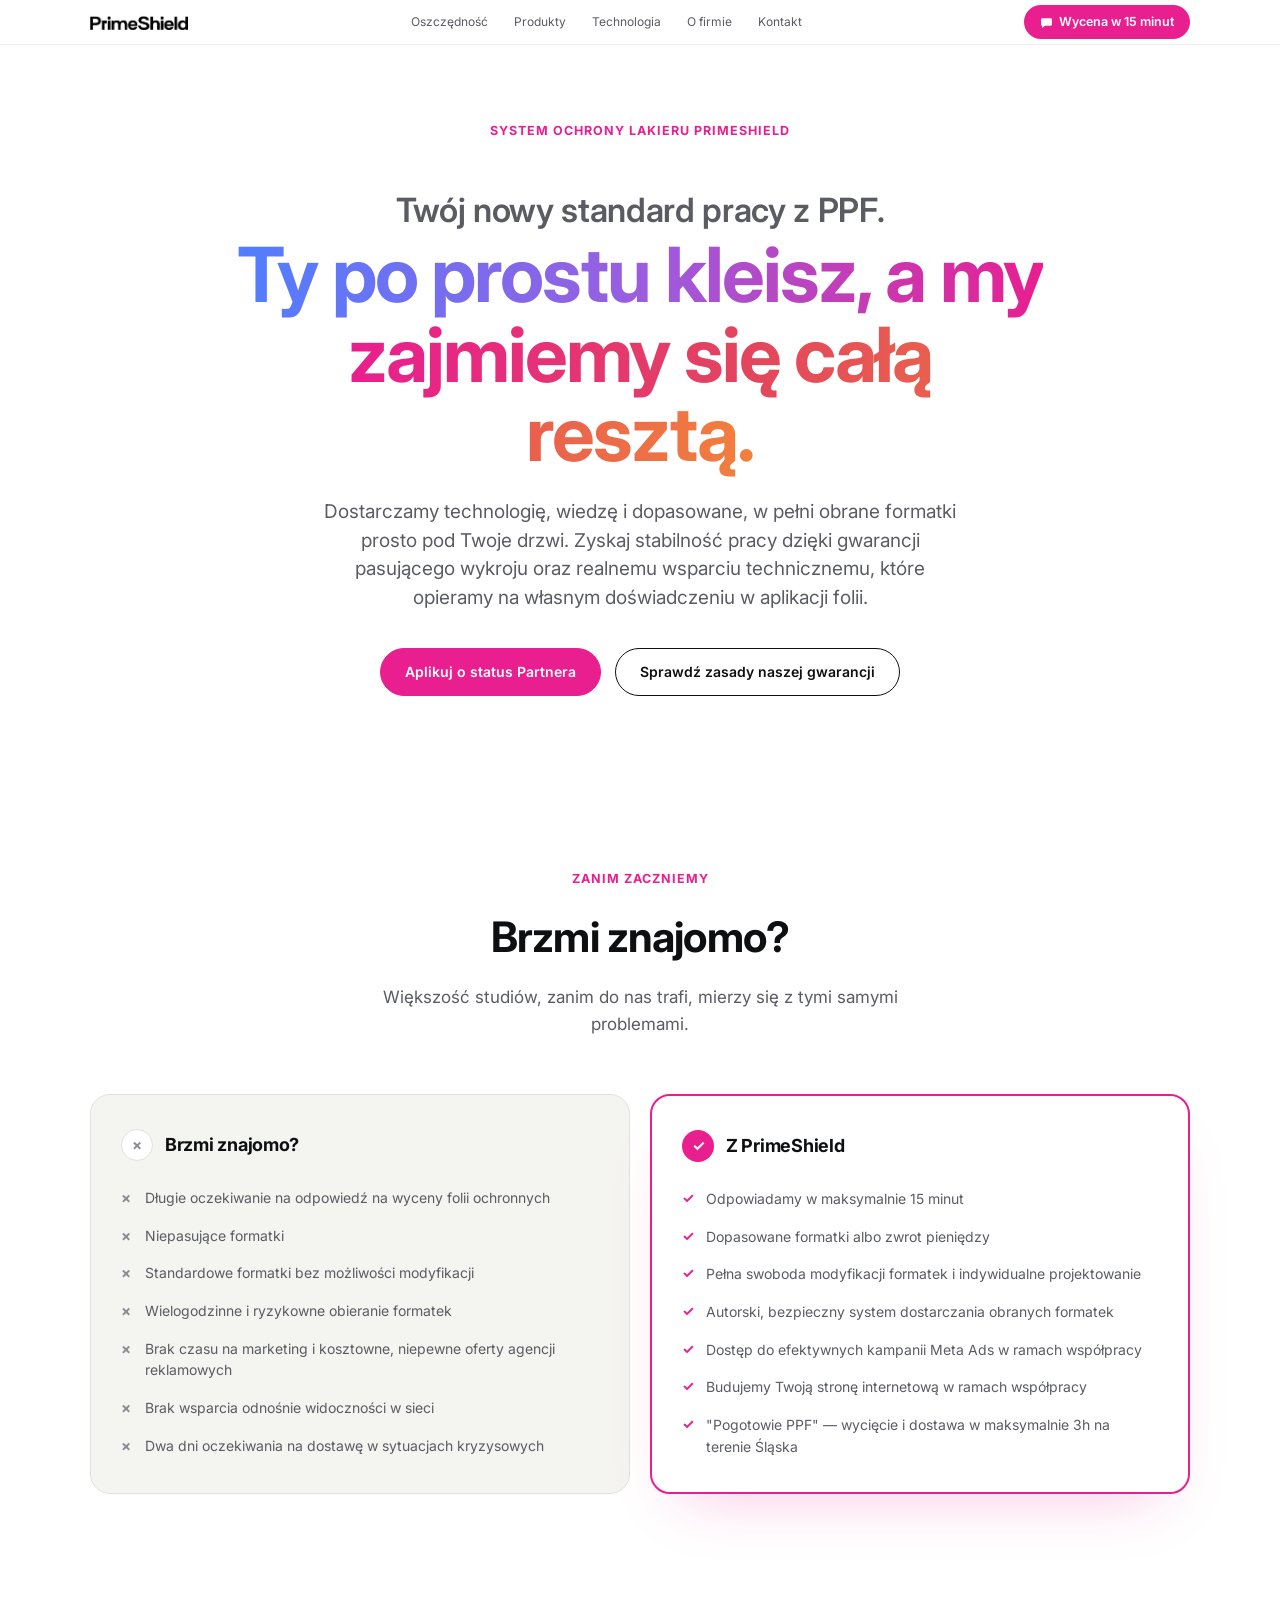
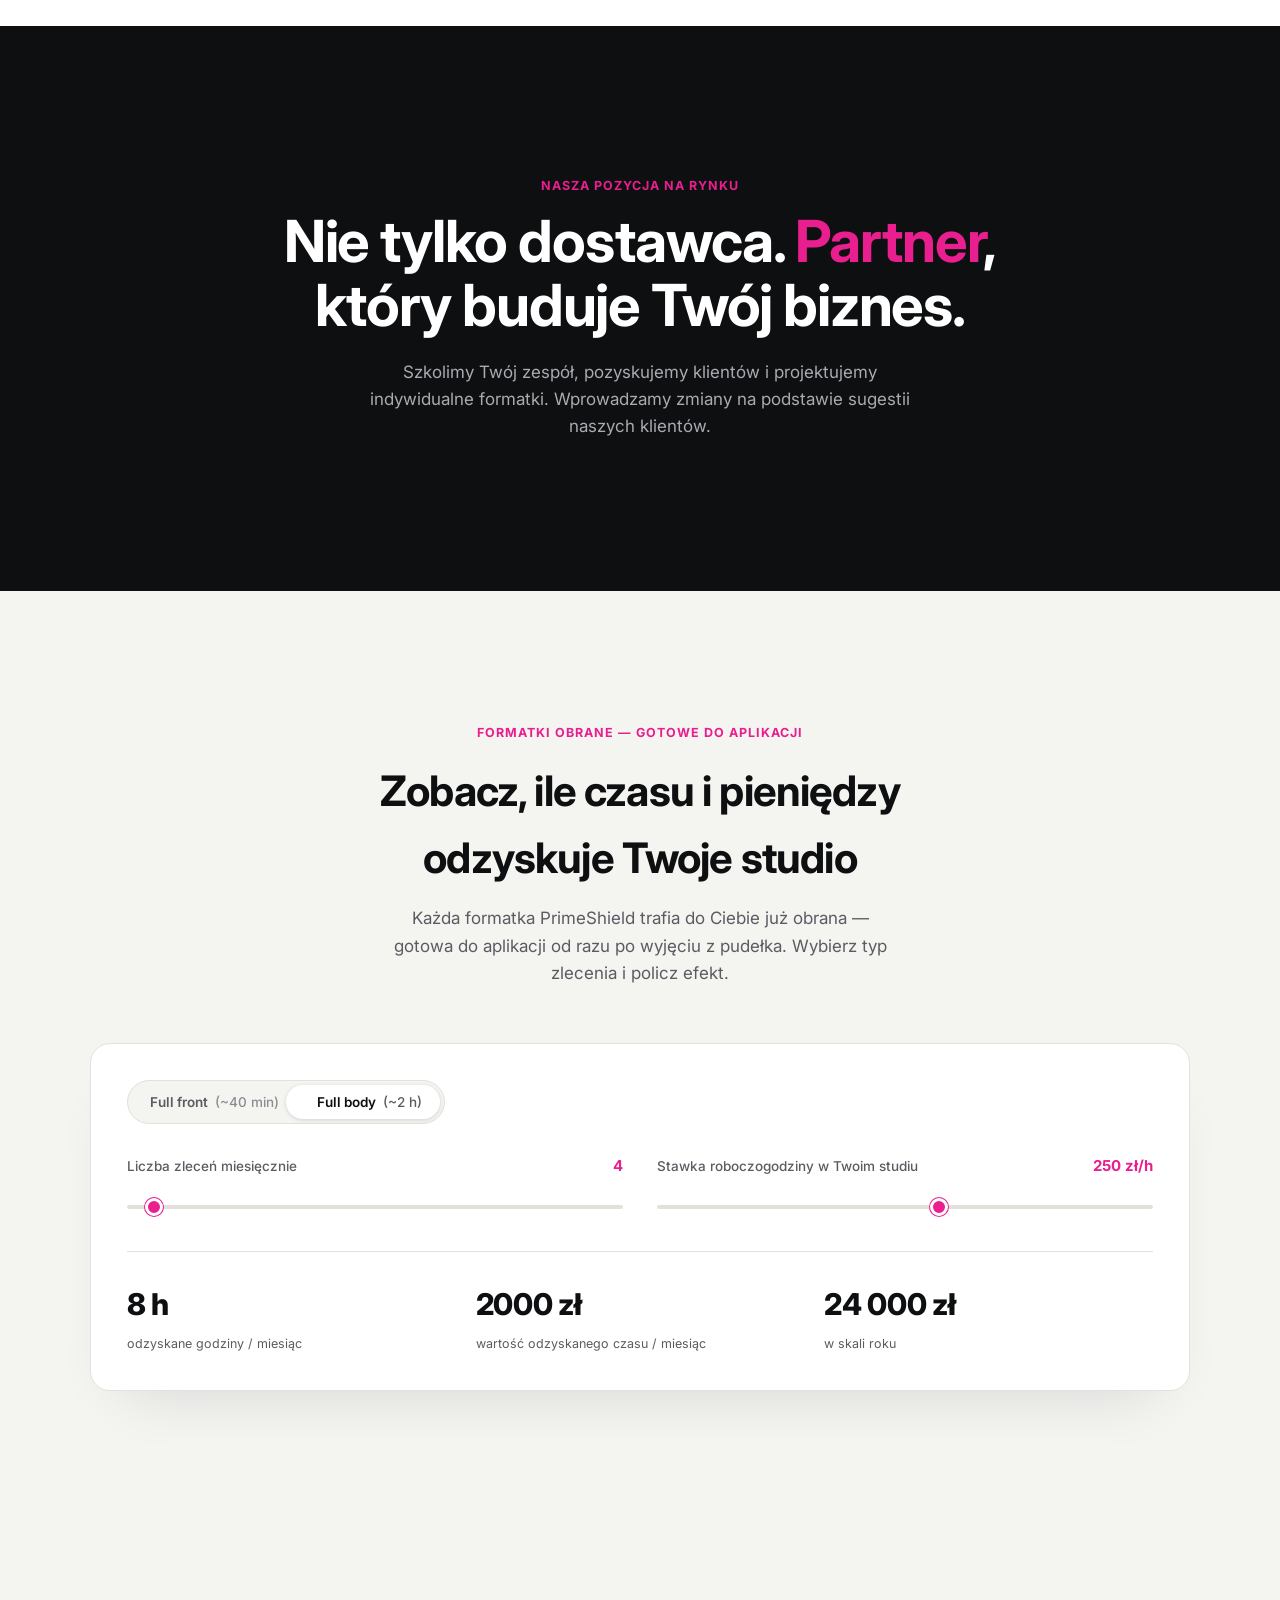
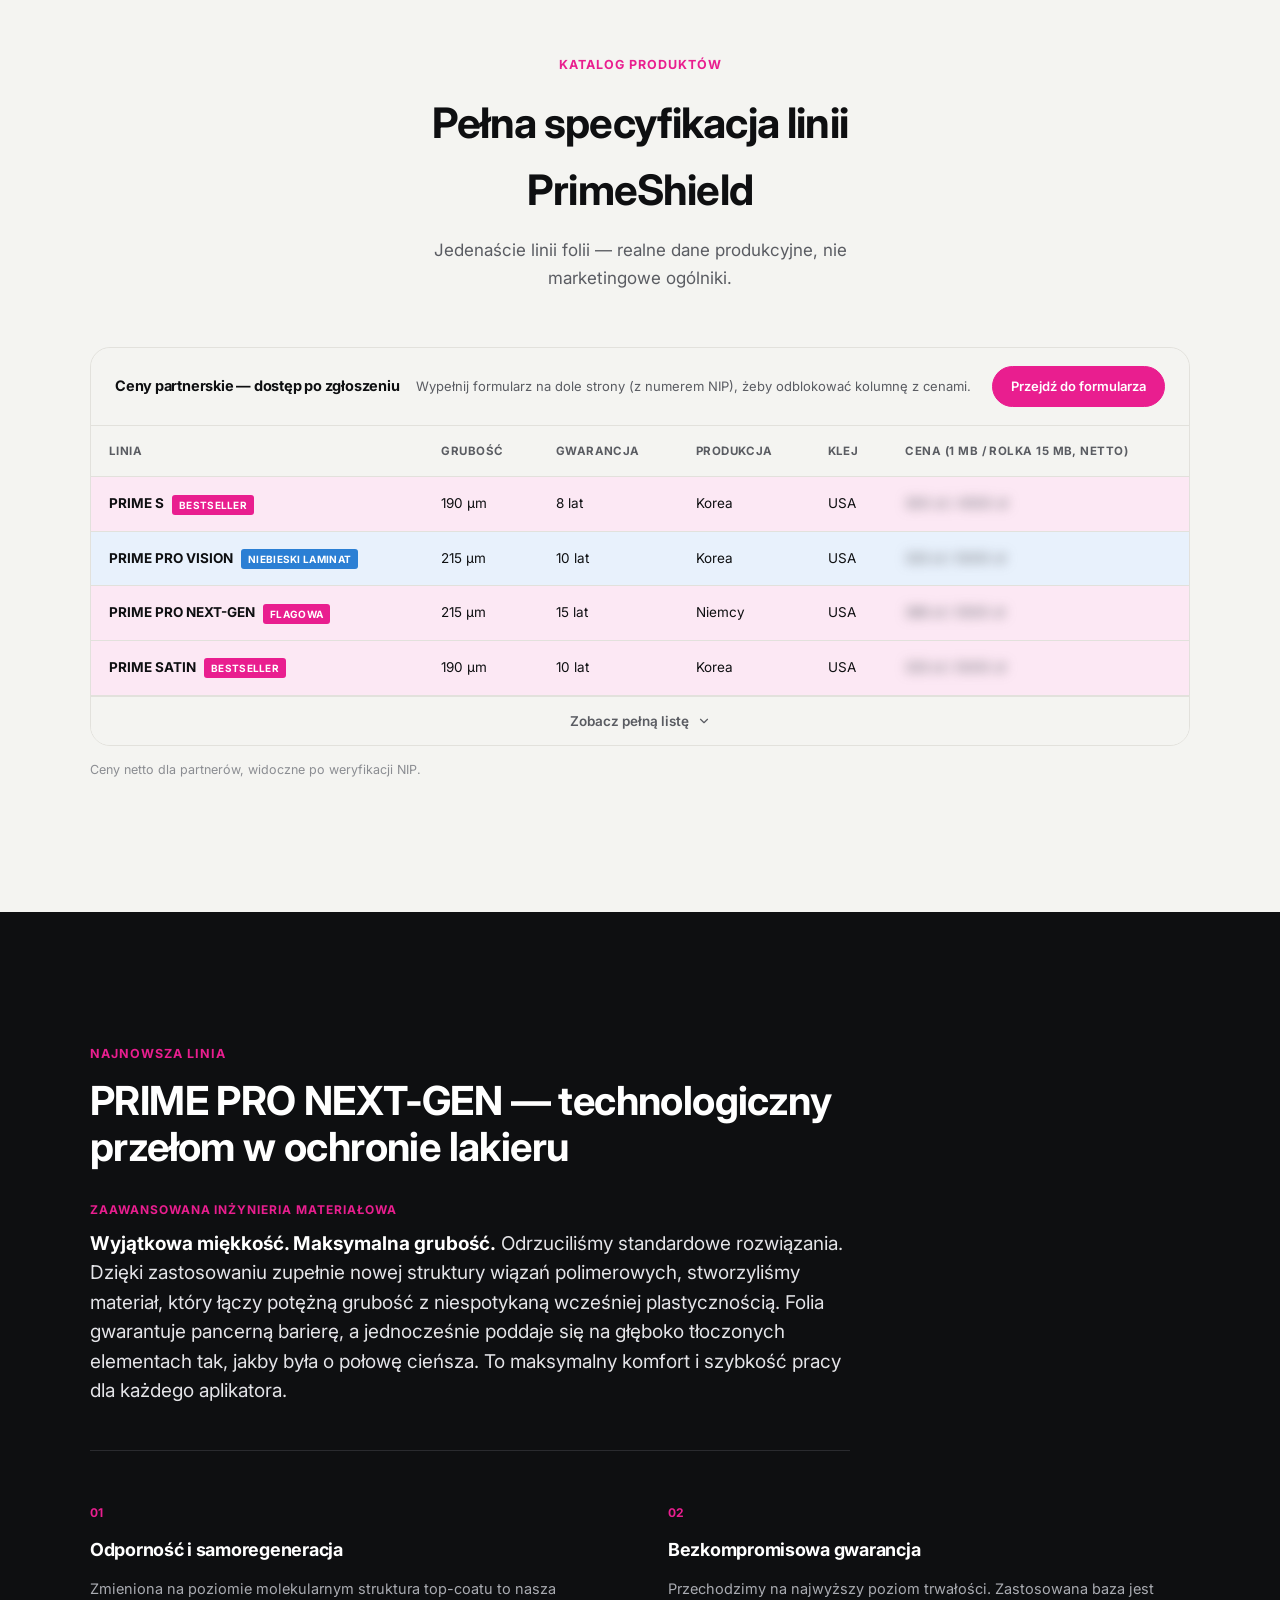
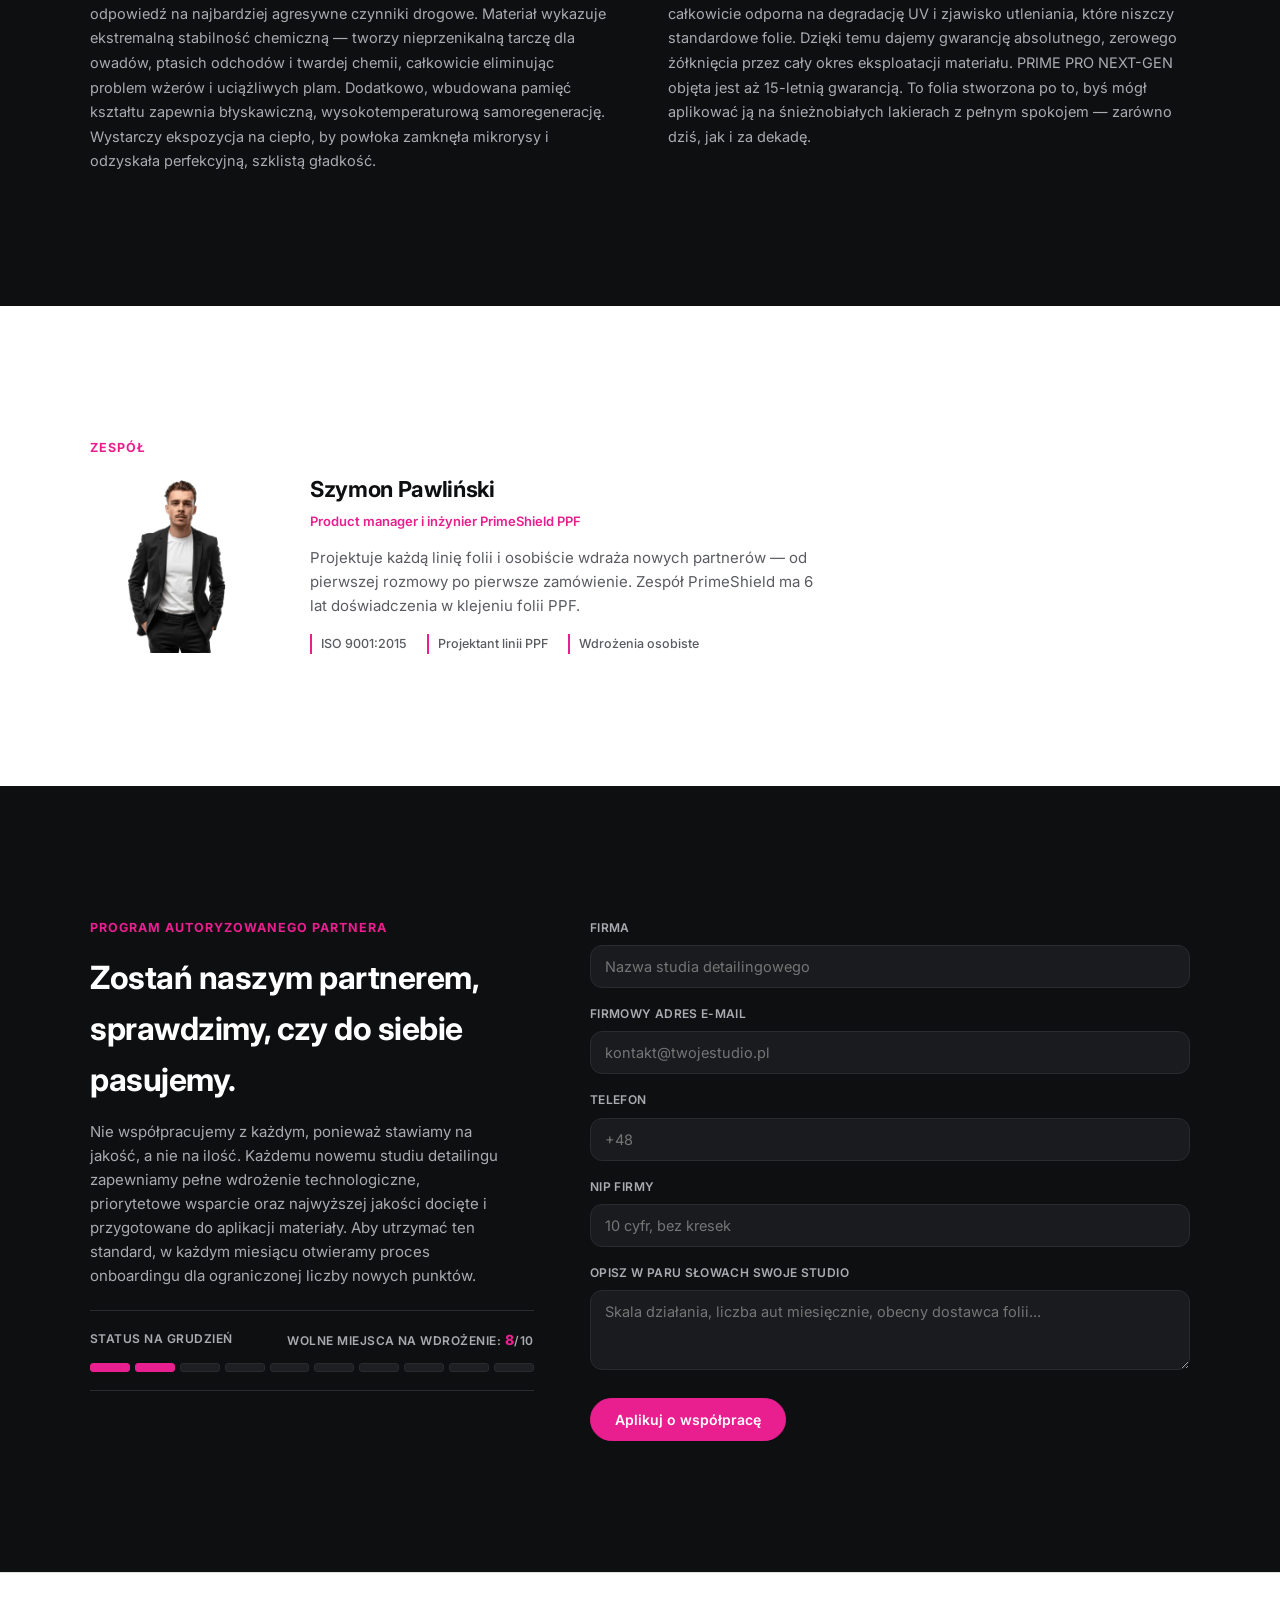
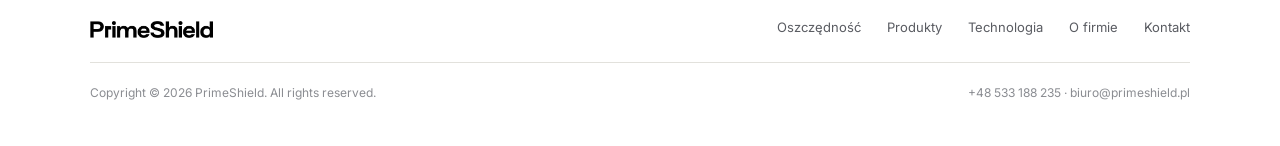
==== commit e460e710: "Add files via upload" ====
--- a/index.html
+++ b/index.html
@@ -17,8 +17,11 @@
     <nav>
       <div class="logo"><img src="logo-simple.png" alt="PrimeShield PPF"></div>
       <div class="nav-links">
+        <a href="#kalkulator">Oszczędność</a>
         <a href="#produkty">Produkty</a>
+        <a href="#technologia">Technologia</a>
         <a href="#zespol">O firmie</a>
+        <a href="#aplikacja">Kontakt</a>
       </div>
       <a href="#aplikacja" class="btn pill"><svg viewBox="0 0 24 24" width="16" height="16" fill="white" aria-hidden="true"><path d="M4 4h16a2 2 0 0 1 2 2v10a2 2 0 0 1-2 2H9l-5 4v-4H4a2 2 0 0 1-2-2V6a2 2 0 0 1 2-2z"/></svg>Wycena w 15 minut</a>
     </nav>
@@ -29,7 +32,7 @@
   <div class="wrap">
     <div class="hero-single">
       <div class="eyebrow reveal">System ochrony lakieru PrimeShield</div>
-      <h1 class="reveal d1">Twój nowy standard pracy z PPF.<br><span>Ty po prostu kleisz, a my zajmiemy się całą resztą.</span></h1>
+      <h1 class="reveal d1"><span class="hero-lead-line">Twój nowy standard pracy z PPF.</span><br><span class="hero-gradient-line">Ty po prostu kleisz, a my zajmiemy się całą resztą.</span></h1>
       <p class="lead reveal d2">Dostarczamy technologię, wiedzę i dopasowane, w pełni obrane formatki prosto pod Twoje drzwi. Zyskaj stabilność pracy dzięki gwarancji pasującego wykroju oraz realnemu wsparciu technicznemu, które opieramy na własnym doświadczeniu w aplikacji folii.</p>
       <div class="hero-cta reveal d3">
         <a href="#aplikacja" class="btn solid">Aplikuj o status Partnera</a>
@@ -120,7 +123,7 @@
     <div class="section-head reveal">
       <div class="eyebrow">Katalog produktów</div>
       <h2>Pełna specyfikacja linii PrimeShield</h2>
-      <p>Osiem linii folii — realne dane produkcyjne, nie marketingowe ogólniki.</p>
+      <p>Jedenaście linii folii — realne dane produkcyjne, nie marketingowe ogólniki.</p>
     </div>
     <div class="table-scroll price-gate-wrap reveal d1">
       <div class="price-gate" id="priceGate">
@@ -132,18 +135,26 @@
       </div>
       <table id="priceTable">
         <thead><tr><th>Linia</th><th>Grubość</th><th>Gwarancja</th><th>Produkcja</th><th>Klej</th><th>Cena (1 mb / rolka 15 mb, netto)</th></tr></thead>
-        <tbody>
-          <tr><td class="line-name">BASIC</td><td>190 μm</td><td>3 lata</td><td>Chiny</td><td>Chiny</td><td class="price"><span class="price-val">133 zł / 2000 zł</span></td></tr>
-          <tr><td class="line-name">ONE</td><td>190 μm</td><td>5 lat</td><td>Chiny</td><td>Chiny</td><td class="price"><span class="price-val">166 zł / 2500 zł</span></td></tr>
-          <tr><td class="line-name">MATTE BASIC</td><td>190 μm</td><td>5 lat</td><td>Chiny</td><td>Chiny</td><td class="price"><span class="price-val">200 zł / 3000 zł</span></td></tr>
+        <tbody id="priceTableBody">
           <tr class="flag"><td class="line-name">PRIME S<span class="flagtag">BESTSELLER</span></td><td>190 μm</td><td>8 lat</td><td>Korea</td><td>USA</td><td class="price"><span class="price-val">300 zł / 4500 zł</span></td></tr>
           <tr class="flag-blue"><td class="line-name">PRIME PRO VISION<span class="flagtag blue">NIEBIESKI LAMINAT</span></td><td>215 μm</td><td>10 lat</td><td>Korea</td><td>USA</td><td class="price"><span class="price-val">333 zł / 5000 zł</span></td></tr>
-          <tr><td class="line-name">PRIME PRO+</td><td>255 μm</td><td>10 lat</td><td>USA</td><td>USA</td><td class="price"><span class="price-val">366 zł / 5500 zł</span></td></tr>
-          <tr><td class="line-name">PRIME SATIN</td><td>190 μm</td><td>10 lat</td><td>Korea</td><td>USA</td><td class="price"><span class="price-val">333 zł / 5000 zł</span></td></tr>
           <tr class="flag"><td class="line-name">PRIME PRO NEXT-GEN<span class="flagtag">FLAGOWA</span></td><td>215 μm</td><td>15 lat</td><td>Niemcy</td><td>USA</td><td class="price"><span class="price-val">366 zł / 5500 zł</span></td></tr>
-          <tr><td class="line-name">WINDSHIELD</td><td>140 μm</td><td>1 rok</td><td>USA</td><td>USA</td><td class="price"><span class="price-val">333 zł / 5000 zł</span></td></tr>
-          <tr><td class="line-name">SHADE (1, 2, 3, 4)</td><td>160 μm</td><td>10 lat</td><td>USA</td><td>USA</td><td class="price"><span class="price-val">300 zł / 4500 zł</span></td></tr>
-          <tr><td class="line-name">GLOSS BLACK</td><td>190 μm</td><td>10 lat</td><td>USA</td><td>USA</td><td class="price"><span class="price-val">300 zł / 4500 zł</span></td></tr>
+          <tr class="flag"><td class="line-name">PRIME SATIN<span class="flagtag">BESTSELLER</span></td><td>190 μm</td><td>10 lat</td><td>Korea</td><td>USA</td><td class="price"><span class="price-val">333 zł / 5000 zł</span></td></tr>
+          <tr class="row-extra"><td class="line-name">BASIC</td><td>190 μm</td><td>3 lata</td><td>Chiny</td><td>Chiny</td><td class="price"><span class="price-val">133 zł / 2000 zł</span></td></tr>
+          <tr class="row-extra"><td class="line-name">ONE</td><td>190 μm</td><td>5 lat</td><td>Chiny</td><td>Chiny</td><td class="price"><span class="price-val">166 zł / 2500 zł</span></td></tr>
+          <tr class="row-extra"><td class="line-name">MATTE BASIC</td><td>190 μm</td><td>5 lat</td><td>Chiny</td><td>Chiny</td><td class="price"><span class="price-val">200 zł / 3000 zł</span></td></tr>
+          <tr class="row-extra"><td class="line-name">PRIME PRO+</td><td>255 μm</td><td>10 lat</td><td>USA</td><td>USA</td><td class="price"><span class="price-val">366 zł / 5500 zł</span></td></tr>
+          <tr class="row-extra"><td class="line-name">WINDSHIELD</td><td>140 μm</td><td>1 rok</td><td>USA</td><td>USA</td><td class="price"><span class="price-val">333 zł / 5000 zł</span></td></tr>
+          <tr class="row-extra"><td class="line-name">SHADE (1, 2, 3, 4)</td><td>160 μm</td><td>10 lat</td><td>USA</td><td>USA</td><td class="price"><span class="price-val">300 zł / 4500 zł</span></td></tr>
+          <tr class="row-extra"><td class="line-name">GLOSS BLACK</td><td>190 μm</td><td>10 lat</td><td>USA</td><td>USA</td><td class="price"><span class="price-val">300 zł / 4500 zł</span></td></tr>
+          <tr class="row-toggle">
+            <td colspan="6">
+              <button type="button" class="table-toggle-btn" id="toggleRows">
+                <span id="toggleLabel">Zobacz pełną listę</span>
+                <svg class="chev" viewBox="0 0 24 24" width="14" height="14" fill="none" stroke="currentColor" stroke-width="2" stroke-linecap="round" stroke-linejoin="round" aria-hidden="true"><path d="M6 9l6 6 6-6"/></svg>
+              </button>
+            </td>
+          </tr>
         </tbody>
       </table>
     </div>
@@ -151,7 +162,7 @@
   </div>
 </section>
 
-<section class="techspot">
+<section id="technologia" class="techspot">
   <div class="wrap">
     <div class="eyebrow reveal">Najnowsza linia</div>
     <h2 class="reveal d1">PRIME PRO NEXT-GEN — technologiczny przełom w ochronie lakieru</h2>
@@ -222,8 +233,11 @@
     <div class="foot-grid">
       <div class="logo"><img src="logo-simple.png" alt="PrimeShield PPF"></div>
       <div class="foot-links">
+        <a href="#kalkulator">Oszczędność</a>
         <a href="#produkty">Produkty</a>
+        <a href="#technologia">Technologia</a>
         <a href="#zespol">O firmie</a>
+        <a href="#aplikacja">Kontakt</a>
       </div>
     </div>
     <div class="foot-bottom">
--- a/style.css
+++ b/style.css
@@ -66,7 +66,14 @@
   .hero{padding:76px 0 0;}
   .hero-single{max-width:820px;margin:0 auto;text-align:center;}
   .hero h1{font-size:clamp(38px,6.2vw,76px);font-weight:700;line-height:1.05;margin-bottom:24px;letter-spacing:-0.025em;}
-  .hero h1 span{color:var(--magenta);}
+  .hero-lead-line{
+    display:inline-block;font-size:0.44em;font-weight:600;color:var(--ink-soft);
+    letter-spacing:-0.01em;margin-bottom:6px;
+  }
+  .hero-gradient-line{
+    background:linear-gradient(90deg, #4F7FFF 0%, #9B5DE0 25%, #E91E8F 50%, #E2465C 75%, #F2803D 100%);
+    -webkit-background-clip:text;background-clip:text;color:transparent;-webkit-text-fill-color:transparent;
+  }
   .hero p.lead{color:var(--ink-soft);font-size:19px;max-width:640px;margin:0 auto 36px;line-height:1.5;}
   .hero-cta{display:flex;gap:14px;flex-wrap:wrap;margin-bottom:40px;justify-content:center;}
   .badges{display:flex;flex-wrap:wrap;gap:10px;justify-content:center;}
@@ -190,6 +197,25 @@
   .flagtag.blue{background:#2b7fd4;}
   .price{color:var(--ink-soft);}
   .table-note{font-size:12.5px;color:var(--ink-mute);margin-top:14px;}
+  #priceTableBody tr.row-extra{display:none;}
+  #priceTableBody tr.row-extra.pre-show{display:table-row;opacity:0;transform:translateY(-10px);}
+  #priceTableBody tr.row-extra.pre-show.show{
+    opacity:1;transform:none;
+    transition:opacity .55s cubic-bezier(.16,1,.3,1), transform .55s cubic-bezier(.16,1,.3,1);
+  }
+  @media (prefers-reduced-motion:reduce){
+    #priceTableBody tr.row-extra.pre-show{opacity:1;transform:none;transition:none;}
+  }
+  tr.row-toggle td{padding:0;border-bottom:none;}
+  .table-toggle-btn{
+    display:flex;align-items:center;justify-content:center;gap:8px;width:100%;
+    padding:16px;background:var(--offwhite);border:none;border-top:1px solid var(--border);
+    font-family:var(--font);font-size:13.5px;font-weight:600;color:var(--ink-soft);cursor:pointer;
+    transition:background .2s ease, color .2s ease;
+  }
+  .table-toggle-btn:hover{background:var(--border);color:var(--ink);}
+  .table-toggle-btn .chev{transition:transform .4s cubic-bezier(.16,1,.3,1);flex:none;}
+  .table-toggle-btn.open .chev{transform:rotate(180deg);}
 
   /* INNOVATION STAT */
   /* TECH SPOTLIGHT */
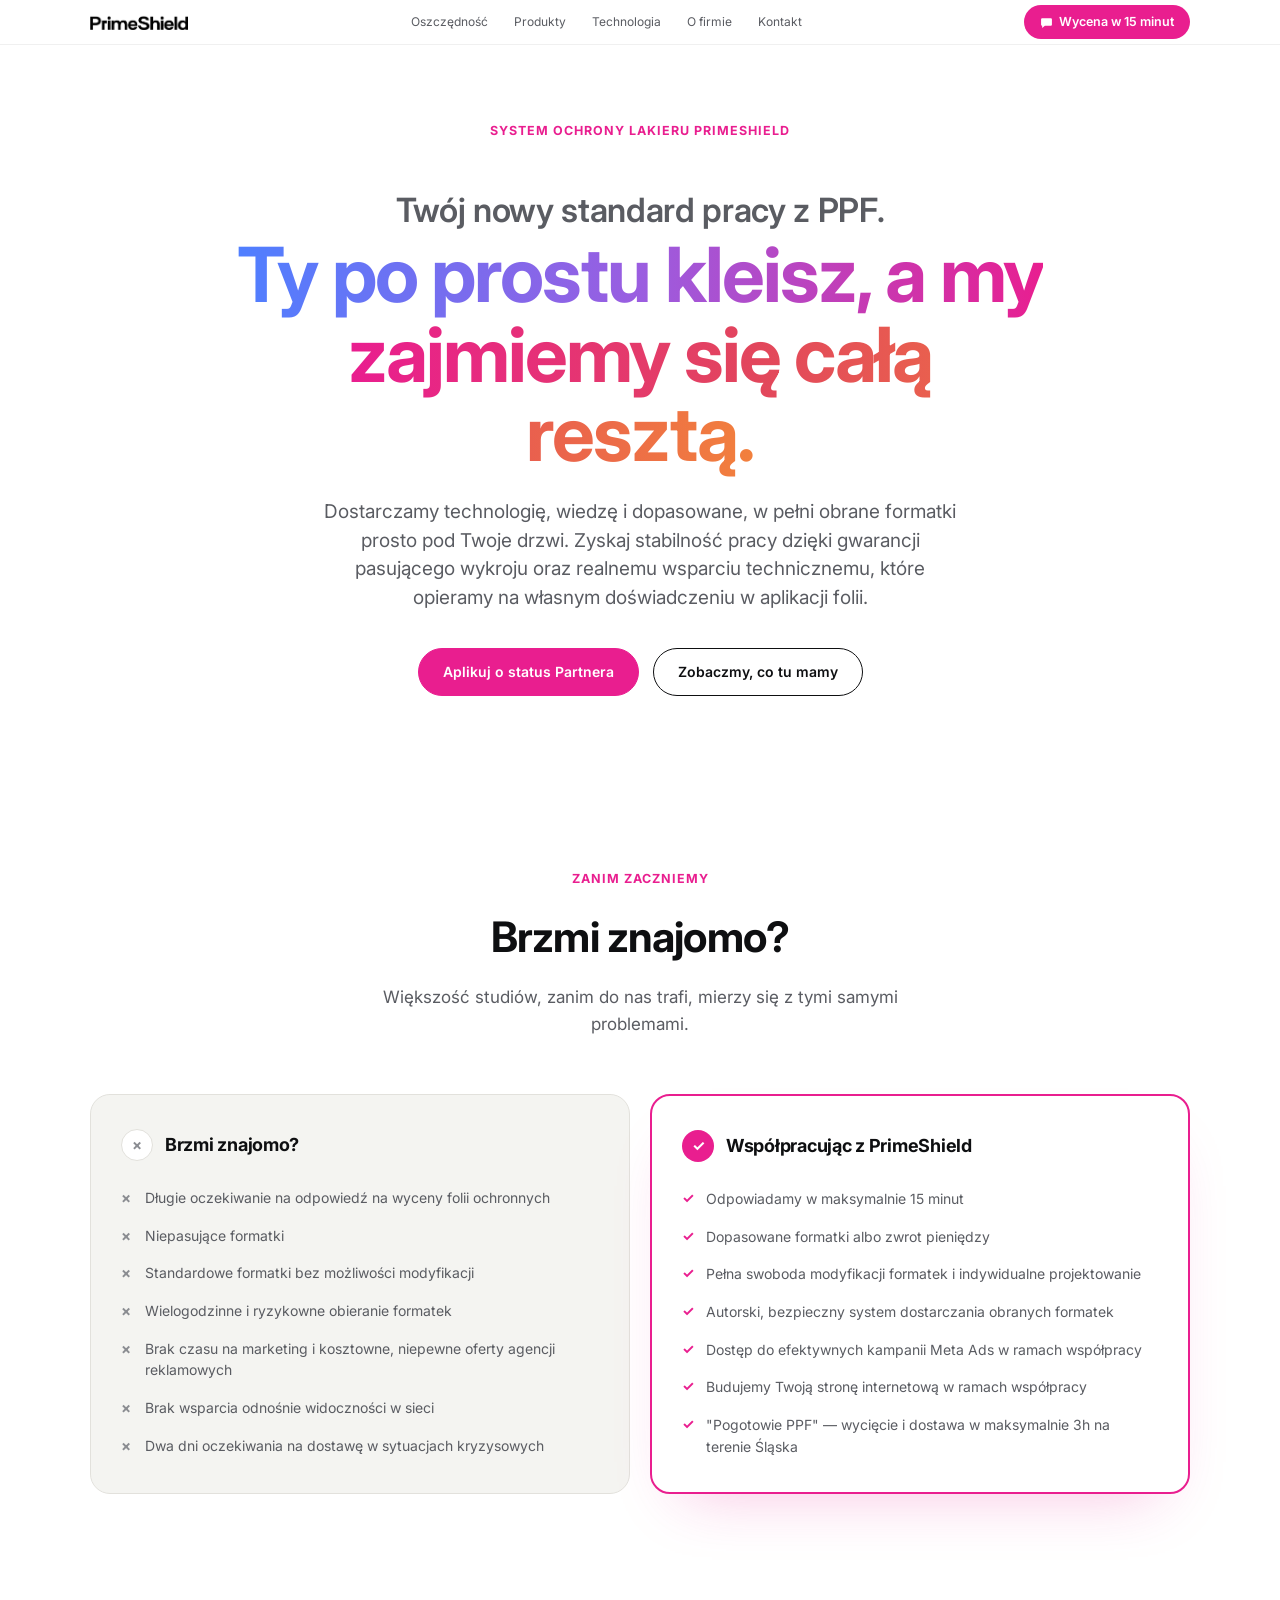
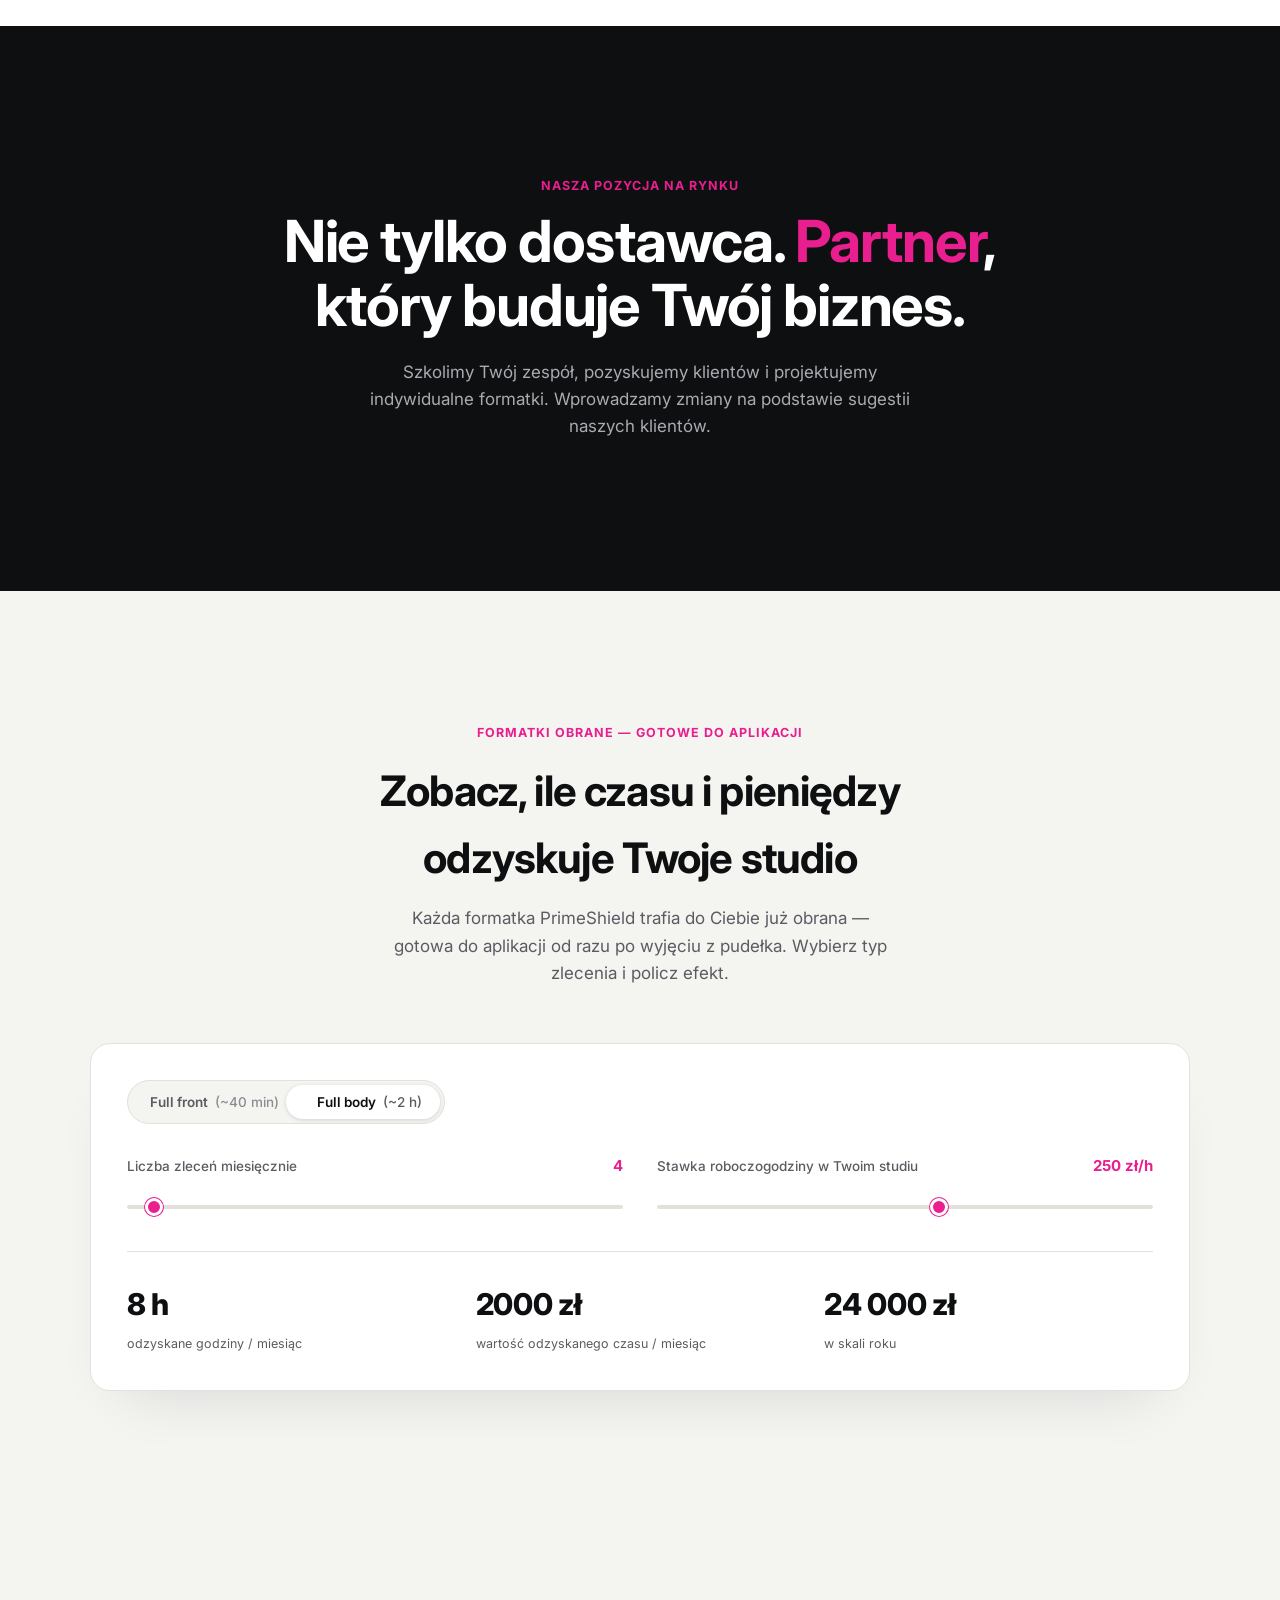
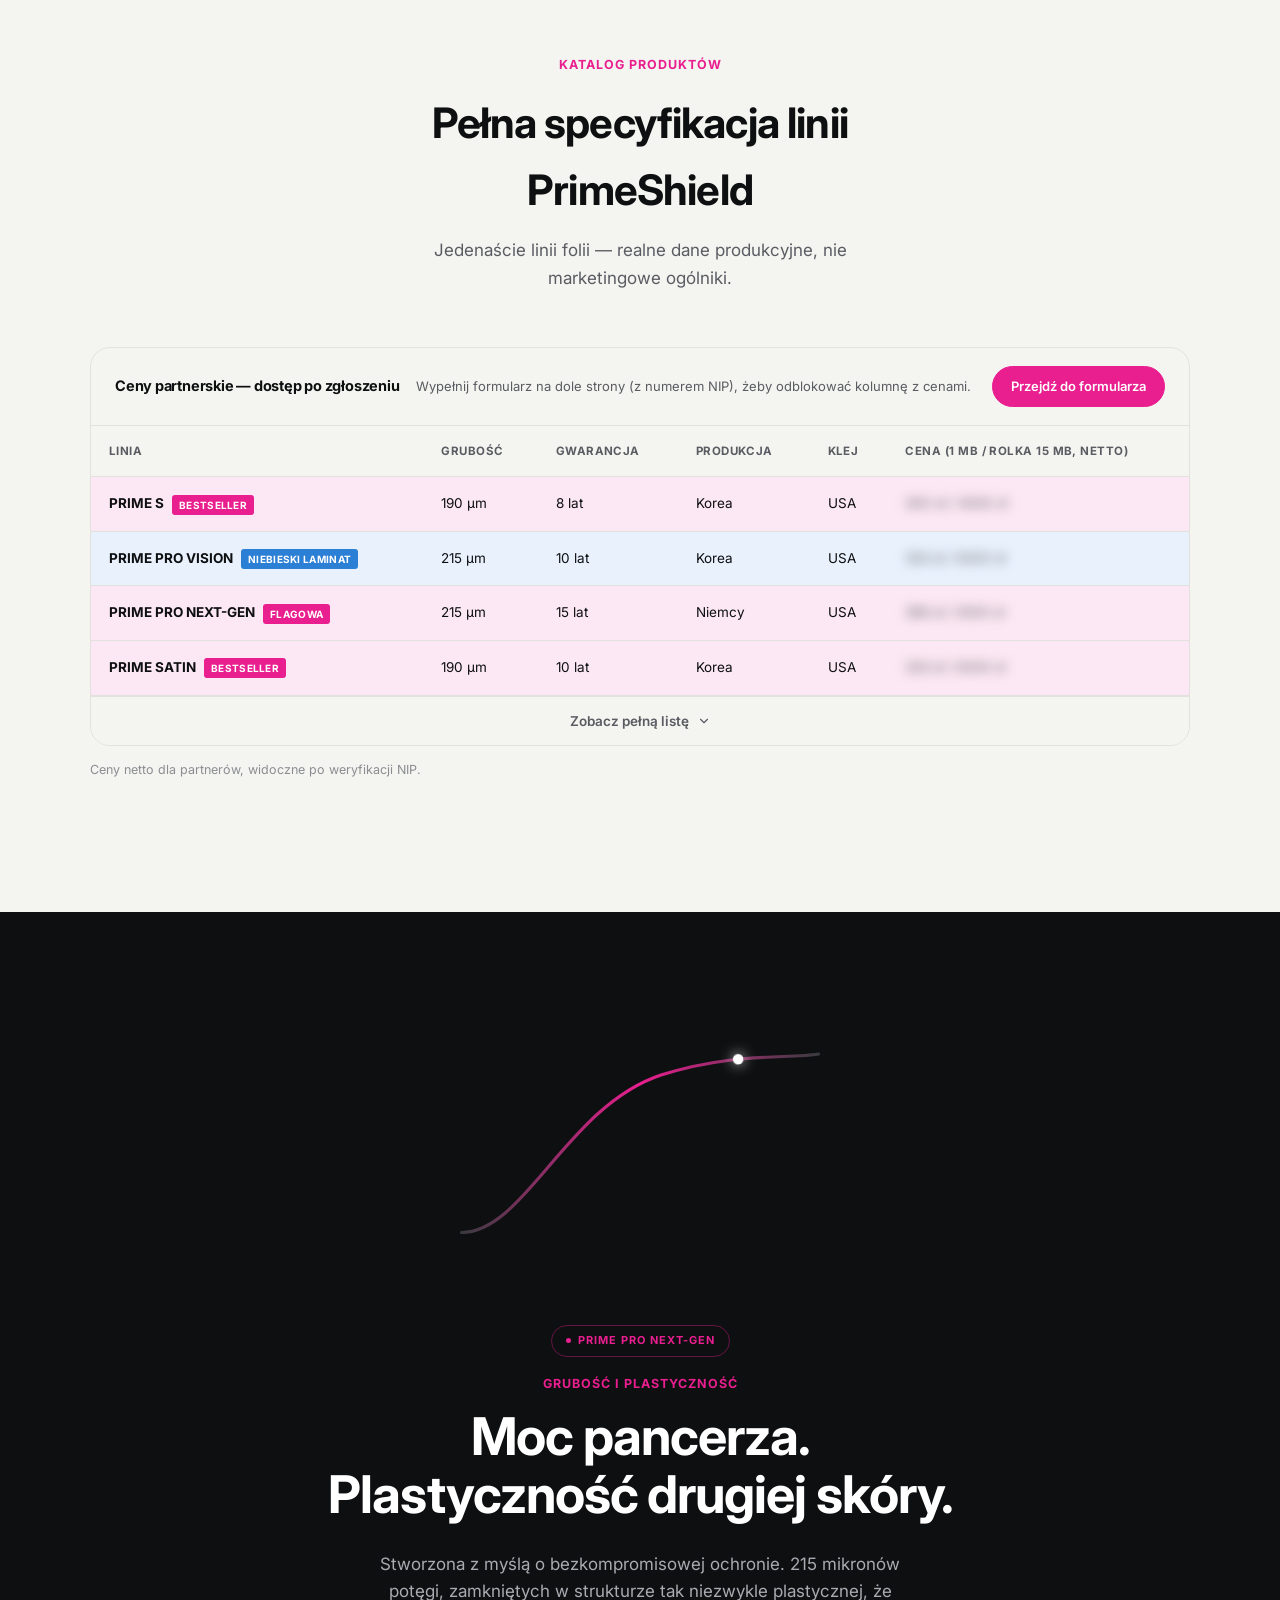
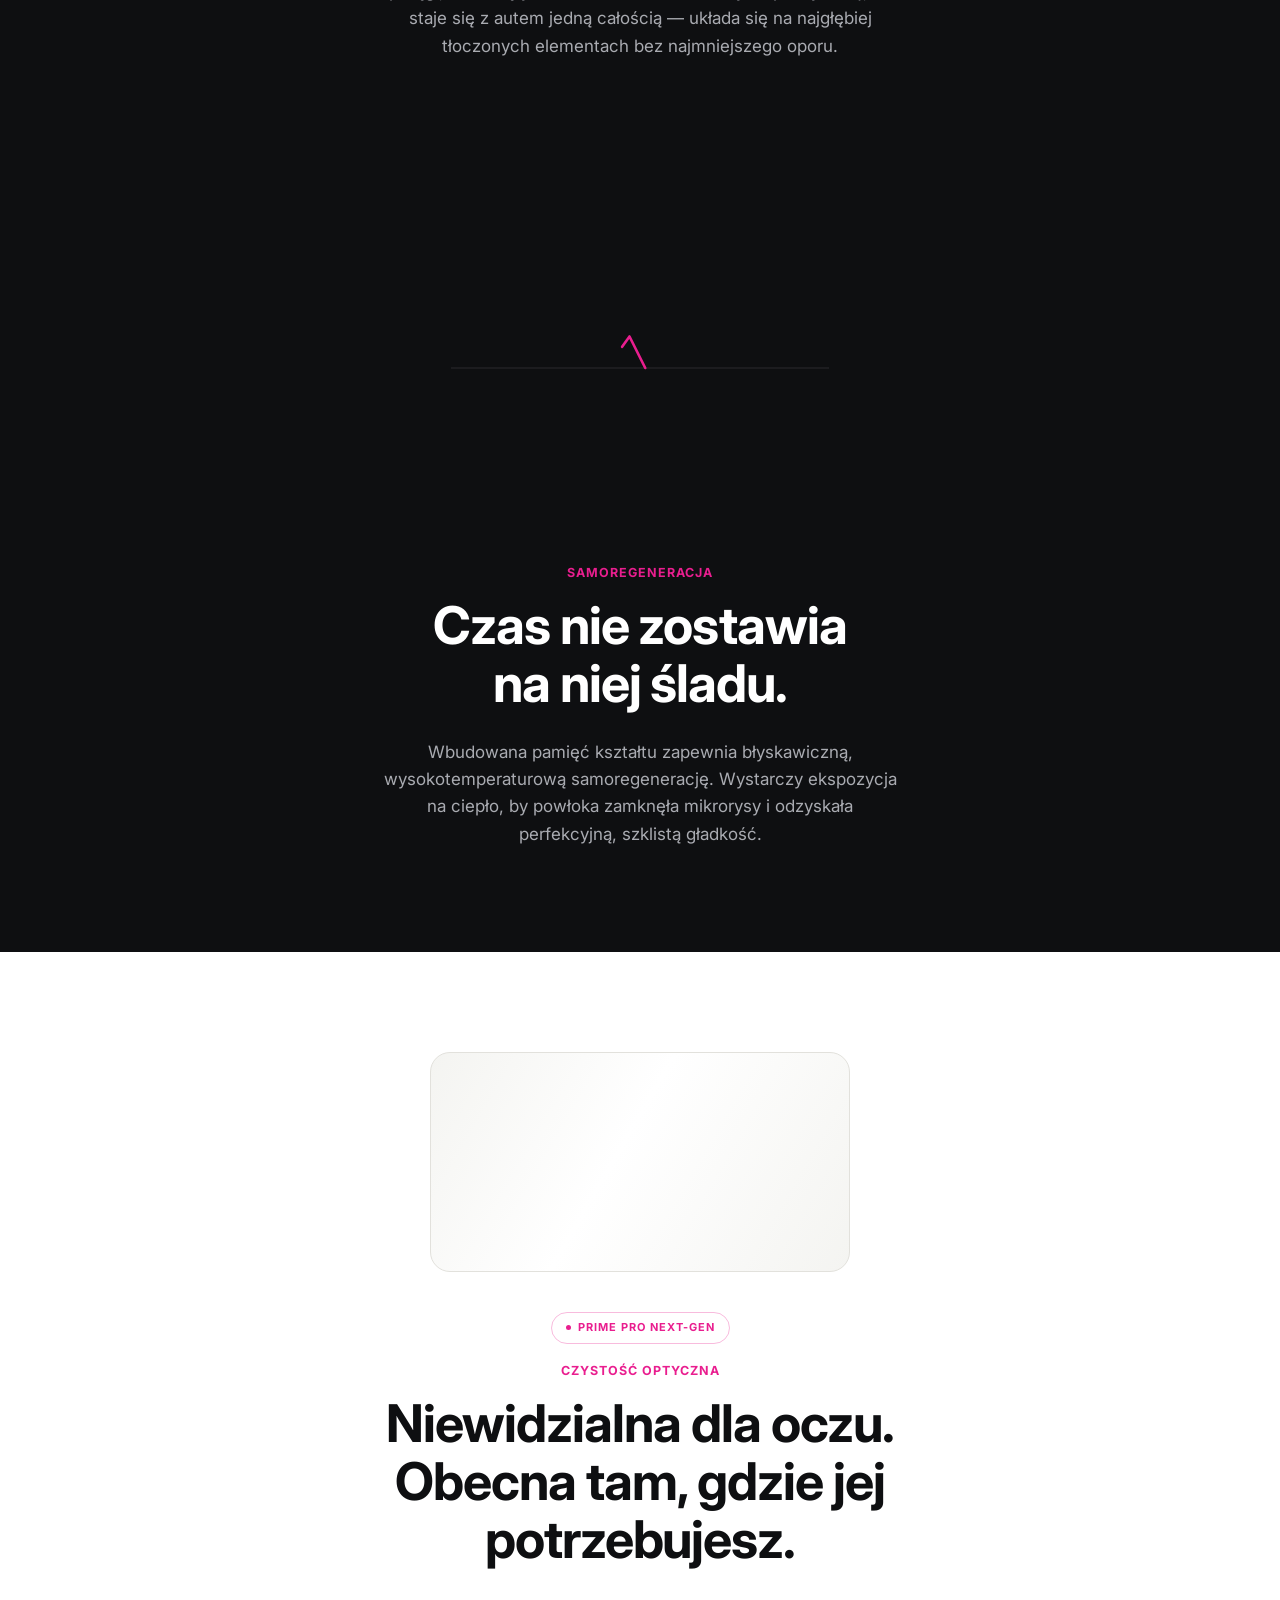
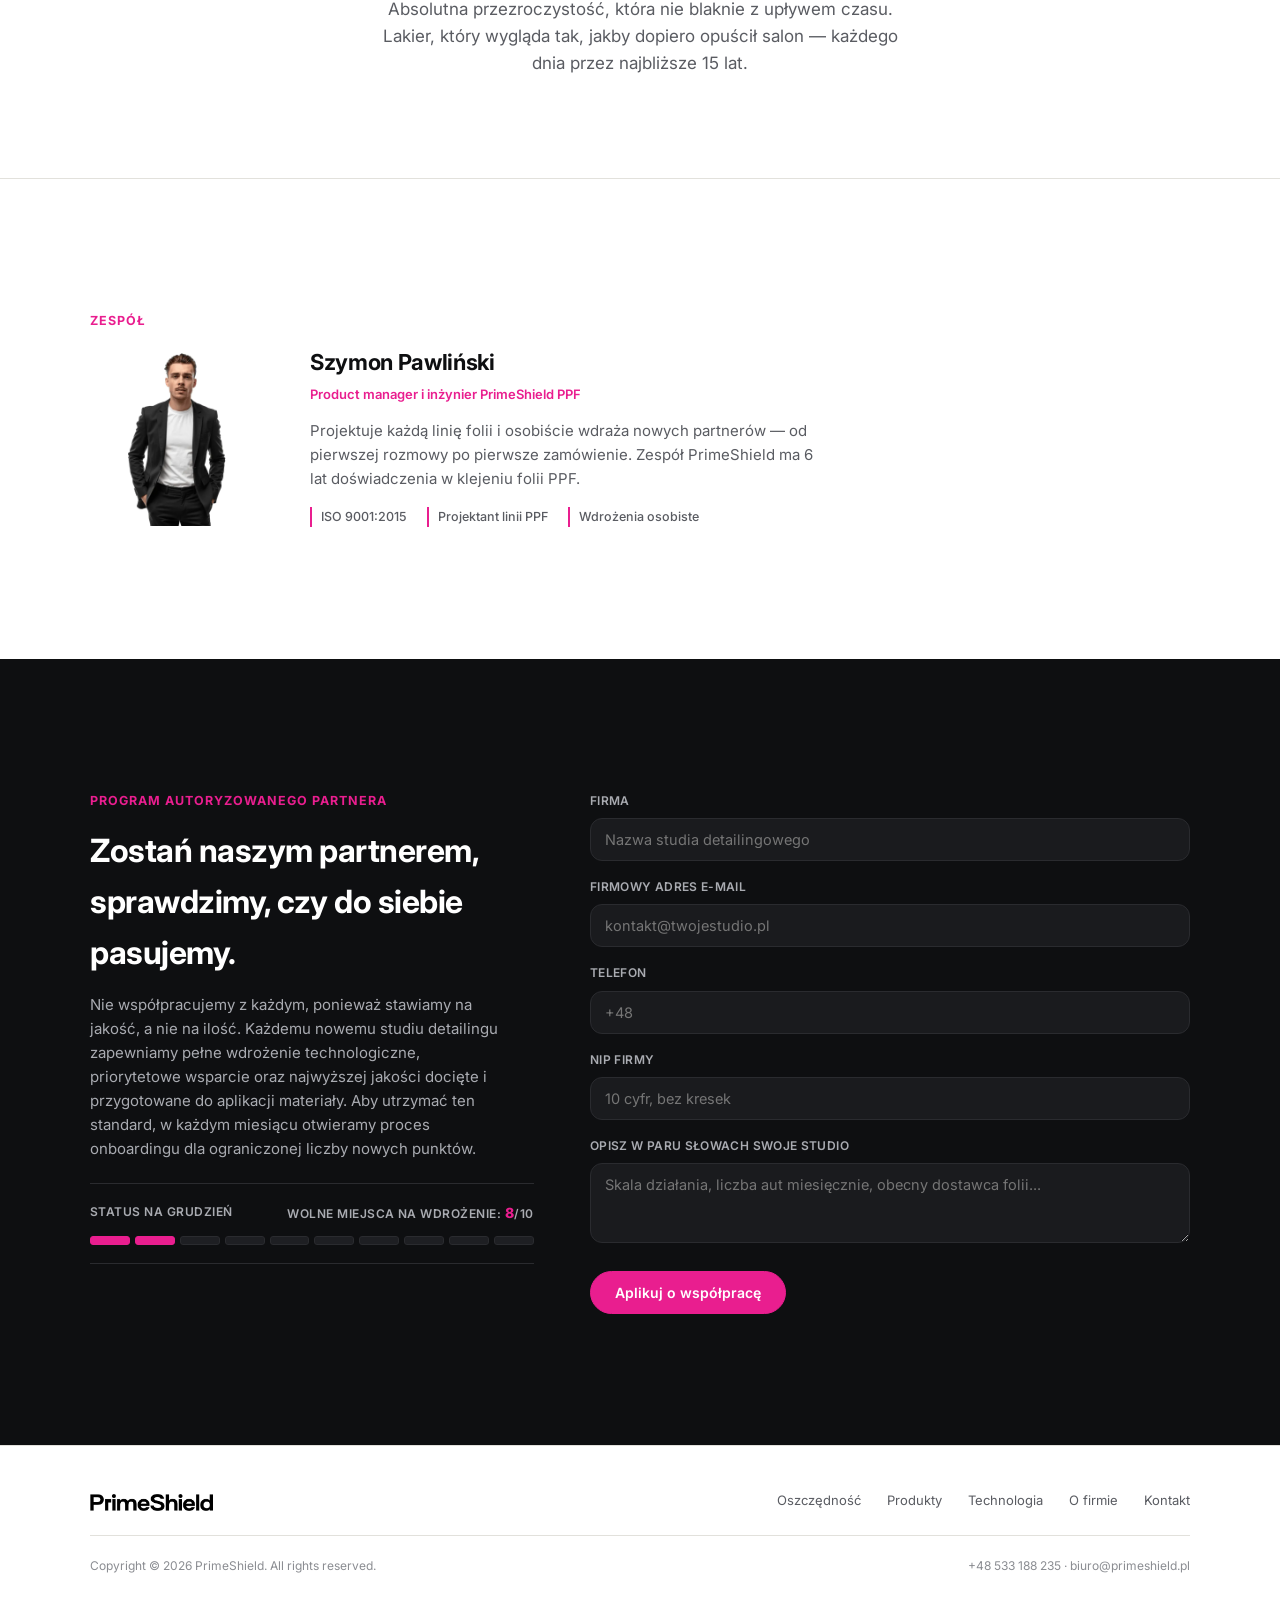
==== commit 9c60ccdd: "Add files via upload" ====
--- a/index.html
+++ b/index.html
@@ -36,7 +36,7 @@
       <p class="lead reveal d2">Dostarczamy technologię, wiedzę i dopasowane, w pełni obrane formatki prosto pod Twoje drzwi. Zyskaj stabilność pracy dzięki gwarancji pasującego wykroju oraz realnemu wsparciu technicznemu, które opieramy na własnym doświadczeniu w aplikacji folii.</p>
       <div class="hero-cta reveal d3">
         <a href="#aplikacja" class="btn solid">Aplikuj o status Partnera</a>
-        <a href="#gwarancja" class="btn">Sprawdź zasady naszej gwarancji</a>
+        <a href="#produkty" class="btn">Zobaczmy, co tu mamy</a>
       </div>
     </div>
   </div>
@@ -63,7 +63,7 @@
         </ul>
       </div>
       <div class="compare-col compare-good reveal d2">
-        <div class="compare-head"><span class="compare-icon">✓</span><h3>Z PrimeShield</h3></div>
+        <div class="compare-head"><span class="compare-icon">✓</span><h3>Współpracując z PrimeShield</h3></div>
         <ul>
           <li>Odpowiadamy w maksymalnie 15 minut</li>
           <li>Dopasowane formatki albo zwrot pieniędzy</li>
@@ -162,24 +162,54 @@
   </div>
 </section>
 
-<section id="technologia" class="techspot">
-  <div class="wrap">
-    <div class="eyebrow reveal">Najnowsza linia</div>
-    <h2 class="reveal d1">PRIME PRO NEXT-GEN — technologiczny przełom w ochronie lakieru</h2>
-    <div class="techspot-kicker reveal d2">Zaawansowana inżynieria materiałowa</div>
-    <p class="techspot-lead reveal d2"><strong>Wyjątkowa miękkość. Maksymalna grubość.</strong> Odrzuciliśmy standardowe rozwiązania. Dzięki zastosowaniu zupełnie nowej struktury wiązań polimerowych, stworzyliśmy materiał, który łączy potężną grubość z niespotykaną wcześniej plastycznością. Folia gwarantuje pancerną barierę, a jednocześnie poddaje się na głęboko tłoczonych elementach tak, jakby była o połowę cieńsza. To maksymalny komfort i szybkość pracy dla każdego aplikatora.</p>
-    <div class="techspot-grid">
-      <div class="techspot-col reveal d3">
-        <span class="techspot-num">01</span>
-        <h3>Odporność i samoregeneracja</h3>
-        <p>Zmieniona na poziomie molekularnym struktura top-coatu to nasza odpowiedź na najbardziej agresywne czynniki drogowe. Materiał wykazuje ekstremalną stabilność chemiczną — tworzy nieprzenikalną tarczę dla owadów, ptasich odchodów i twardej chemii, całkowicie eliminując problem wżerów i uciążliwych plam. Dodatkowo, wbudowana pamięć kształtu zapewnia błyskawiczną, wysokotemperaturową samoregenerację. Wystarczy ekspozycja na ciepło, by powłoka zamknęła mikrorysy i odzyskała perfekcyjną, szklistą gładkość.</p>
-      </div>
-      <div class="techspot-col reveal d4">
-        <span class="techspot-num">02</span>
-        <h3>Bezkompromisowa gwarancja</h3>
-        <p>Przechodzimy na najwyższy poziom trwałości. Zastosowana baza jest całkowicie odporna na degradację UV i zjawisko utleniania, które niszczy standardowe folie. Dzięki temu dajemy gwarancję absolutnego, zerowego żółknięcia przez cały okres eksploatacji materiału. PRIME PRO NEXT-GEN objęta jest aż 15-letnią gwarancją. To folia stworzona po to, byś mógł aplikować ją na śnieżnobiałych lakierach z pełnym spokojem — zarówno dziś, jak i za dekadę.</p>
-      </div>
-    </div>
+<section id="technologia" class="story-section story-dark">
+  <div class="wrap story-content">
+    <div class="story-visual" aria-hidden="true">
+      <svg viewBox="0 0 400 260" class="story-svg">
+        <path id="bendPath" d="M30 210 C 90 210, 130 90, 220 60 C 290 38, 340 45, 370 40" fill="none" stroke="url(#bendGrad)" stroke-width="3" stroke-linecap="round"/>
+        <defs>
+          <linearGradient id="bendGrad" x1="0" y1="0" x2="1" y2="0">
+            <stop offset="0%" stop-color="#3a3b40"/>
+            <stop offset="50%" stop-color="#e91e8f"/>
+            <stop offset="100%" stop-color="#3a3b40"/>
+          </linearGradient>
+        </defs>
+        <circle r="5" fill="#fff" class="story-glint">
+          <animateMotion dur="3.2s" repeatCount="indefinite" rotate="auto">
+            <mpath href="#bendPath"/>
+          </animateMotion>
+        </circle>
+      </svg>
+    </div>
+    <div class="story-tag reveal">PRIME PRO NEXT-GEN</div>
+    <div class="eyebrow reveal">Grubość i plastyczność</div>
+    <h2 class="story-h2 reveal d1">Moc pancerza.<br>Plastyczność drugiej skóry.</h2>
+    <p class="story-p reveal d2">Stworzona z myślą o bezkompromisowej ochronie. 215 mikronów potęgi, zamkniętych w strukturze tak niezwykle plastycznej, że staje się z autem jedną całością — układa się na najgłębiej tłoczonych elementach bez najmniejszego oporu.</p>
+  </div>
+</section>
+
+<section class="story-section story-dark">
+  <div class="wrap story-content">
+    <div class="story-visual" aria-hidden="true">
+      <svg viewBox="0 0 400 200" class="story-svg">
+        <line x1="20" y1="100" x2="380" y2="100" stroke="#2a2b2f" stroke-width="1"/>
+        <path class="story-scratch" d="M120 100 L 145 78 L 160 112 L 190 70 L 205 100" fill="none" stroke="#e91e8f" stroke-width="2.5" stroke-linecap="round" stroke-linejoin="round"/>
+      </svg>
+    </div>
+    <div class="story-tag reveal">PRIME PRO NEXT-GEN</div>
+    <div class="eyebrow reveal">Samoregeneracja</div>
+    <h2 class="story-h2 reveal d1">Czas nie zostawia<br>na niej śladu.</h2>
+    <p class="story-p reveal d2">Wbudowana pamięć kształtu zapewnia błyskawiczną, wysokotemperaturową samoregenerację. Wystarczy ekspozycja na ciepło, by powłoka zamknęła mikrorysy i odzyskała perfekcyjną, szklistą gładkość.</p>
+  </div>
+</section>
+
+<section class="story-section story-light">
+  <div class="wrap story-content">
+    <div class="story-visual story-shine" aria-hidden="true"></div>
+    <div class="story-tag story-tag-light reveal">PRIME PRO NEXT-GEN</div>
+    <div class="eyebrow reveal">Czystość optyczna</div>
+    <h2 class="story-h2 reveal d1">Niewidzialna dla oczu.<br>Obecna tam, gdzie jej potrzebujesz.</h2>
+    <p class="story-p reveal d2">Absolutna przezroczystość, która nie blaknie z upływem czasu. Lakier, który wygląda tak, jakby dopiero opuścił salon — każdego dnia przez najbliższe 15 lat.</p>
   </div>
 </section>
 
--- a/style.css
+++ b/style.css
@@ -217,25 +217,64 @@
   .table-toggle-btn .chev{transition:transform .4s cubic-bezier(.16,1,.3,1);flex:none;}
   .table-toggle-btn.open .chev{transform:rotate(180deg);}
 
-  /* INNOVATION STAT */
-  /* TECH SPOTLIGHT */
-  .techspot{background:var(--ink);color:#fff;}
-  .techspot .eyebrow{color:var(--magenta);}
-  .techspot h2{
-    font-size:clamp(26px,3.6vw,40px);font-weight:700;color:#fff;max-width:780px;
-    margin-bottom:30px;letter-spacing:-0.015em;line-height:1.15;
-  }
-  .techspot-kicker{font-size:12px;font-weight:700;color:var(--magenta);text-transform:uppercase;letter-spacing:0.08em;margin-bottom:10px;}
-  .techspot-lead{
-    font-size:19px;color:#e4e4e8;max-width:760px;line-height:1.55;
-    margin-bottom:52px;padding-bottom:44px;border-bottom:1px solid #2a2b2f;
-  }
-  .techspot-lead strong{color:#fff;font-weight:700;}
-  .techspot-grid{display:grid;grid-template-columns:1fr 1fr;gap:56px;}
-  @media (max-width:760px){ .techspot-grid{grid-template-columns:1fr;gap:36px;} }
-  .techspot-num{font-size:12px;font-weight:700;color:var(--magenta);display:block;margin-bottom:14px;}
-  .techspot-col h3{font-size:18px;font-weight:700;color:#fff;margin-bottom:12px;}
-  .techspot-col p{font-size:14.5px;color:#a9abb1;line-height:1.7;}
+  /* SCROLL-TELLING STORY SECTIONS */
+  .story-section{padding:0;min-height:88vh;display:flex;align-items:center;}
+  .story-content{max-width:640px;margin:0 auto;text-align:center;padding:100px 0;}
+  .story-tag{
+    display:inline-flex;align-items:center;gap:7px;font-family:var(--font);font-size:11px;font-weight:700;
+    letter-spacing:0.09em;text-transform:uppercase;padding:6px 14px;border-radius:999px;
+    border:1px solid rgba(233,30,143,0.4);color:var(--magenta);margin-bottom:18px;
+  }
+  .story-tag::before{content:"";width:5px;height:5px;border-radius:50%;background:var(--magenta);}
+  .story-tag-light{border-color:rgba(233,30,143,0.3);}
+  .story-dark{background:var(--ink);color:#fff;}
+  .story-dark .eyebrow{color:var(--magenta);}
+  .story-light{background:var(--white);color:var(--ink);border-bottom:1px solid var(--border);}
+  .story-light .eyebrow{color:var(--magenta);}
+  .story-h2{
+    font-size:clamp(30px,4.6vw,52px);font-weight:700;line-height:1.12;
+    letter-spacing:-0.02em;margin:0 auto 26px;
+  }
+  .story-dark .story-h2{color:#fff;}
+  .story-light .story-h2{color:var(--ink);}
+  .story-p{font-size:17px;line-height:1.6;max-width:520px;margin:0 auto;}
+  .story-dark .story-p{color:#a9abb1;}
+  .story-light .story-p{color:var(--ink-soft);}
+
+  .story-visual{width:100%;max-width:420px;margin:0 auto 40px;}
+  .story-svg{width:100%;height:auto;display:block;}
+  .story-glint{filter:drop-shadow(0 0 6px rgba(255,255,255,0.9));}
+  @media (prefers-reduced-motion:reduce){ .story-glint animateMotion{display:none;} }
+
+  .story-scratch{
+    stroke-dasharray:110;stroke-dashoffset:110;
+    animation:scratchCycle 3.2s ease-in-out infinite;
+  }
+  @keyframes scratchCycle{
+    0%{stroke-dashoffset:110;opacity:1;}
+    18%{stroke-dashoffset:0;opacity:1;}
+    55%{stroke-dashoffset:0;opacity:1;}
+    85%{stroke-dashoffset:0;opacity:0;}
+    100%{stroke-dashoffset:110;opacity:0;}
+  }
+  @media (prefers-reduced-motion:reduce){ .story-scratch{animation:none;stroke-dashoffset:0;opacity:0.35;} }
+
+  .story-shine{
+    height:220px;border-radius:20px;position:relative;overflow:hidden;
+    background:linear-gradient(120deg, #f4f4f1 0%, #ffffff 45%, #f4f4f1 100%);
+    border:1px solid var(--border);
+  }
+  .story-shine::after{
+    content:"";position:absolute;top:0;bottom:0;width:36%;left:-50%;
+    background:linear-gradient(100deg, transparent 0%, rgba(255,255,255,0.9) 50%, transparent 100%);
+    animation:shineSweep 3.6s ease-in-out infinite;
+  }
+  @keyframes shineSweep{
+    0%{left:-50%;}
+    50%{left:110%;}
+    100%{left:110%;}
+  }
+  @media (prefers-reduced-motion:reduce){ .story-shine::after{animation:none;display:none;} }
 
   /* TEAM */
   .team{display:grid;grid-template-columns:180px 1fr;gap:40px;align-items:center;}
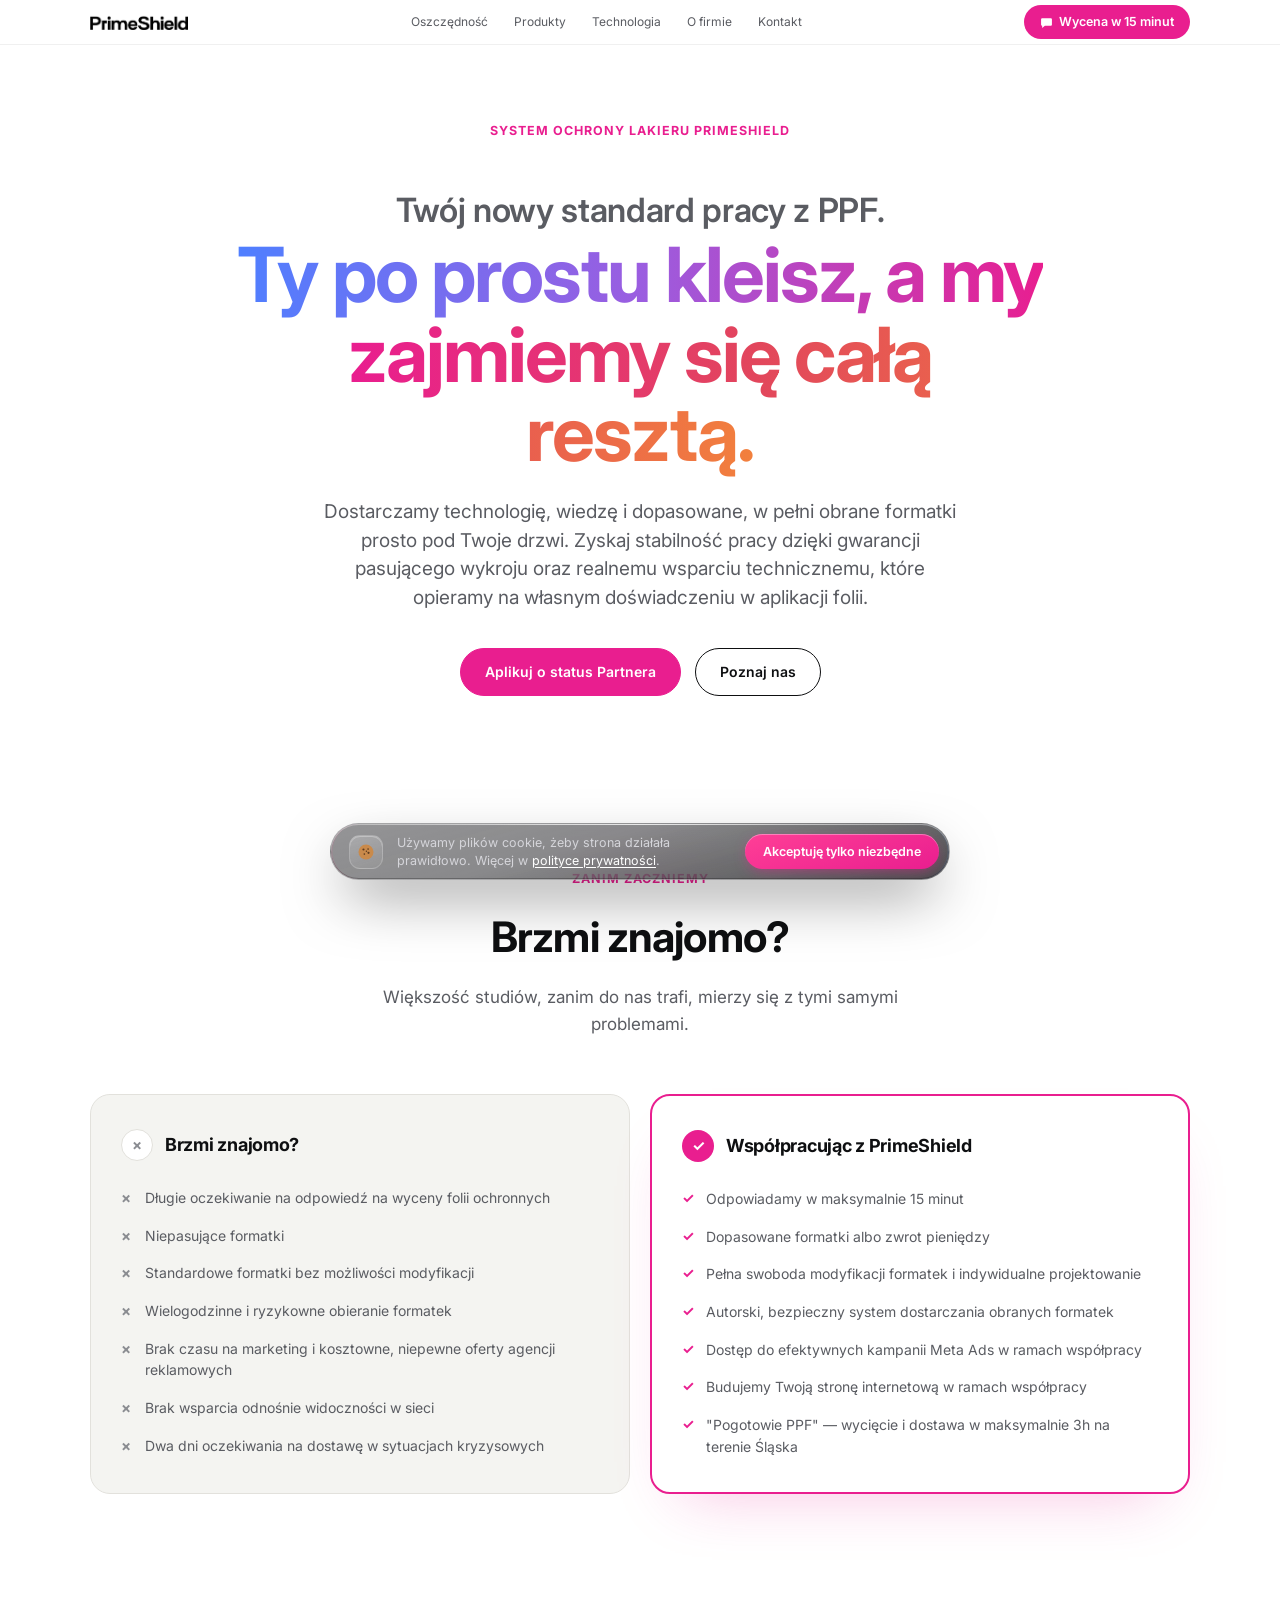
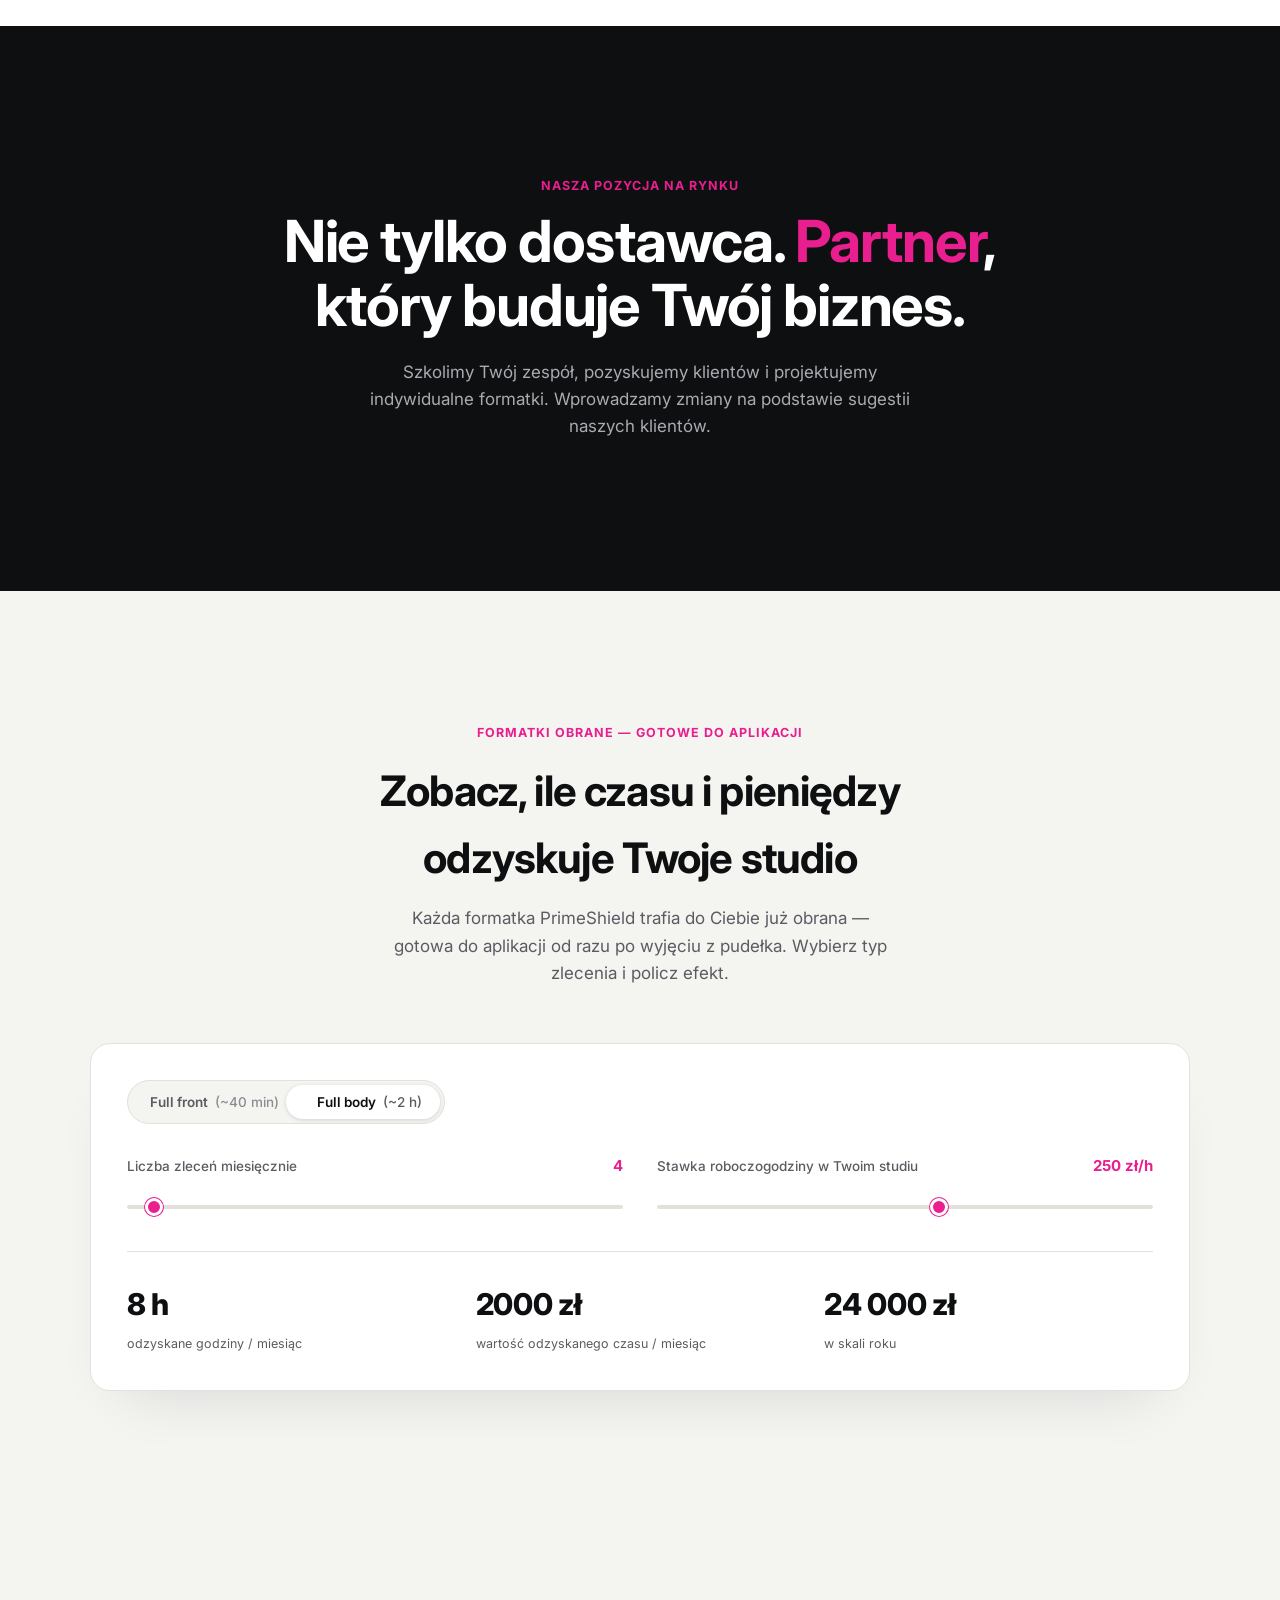
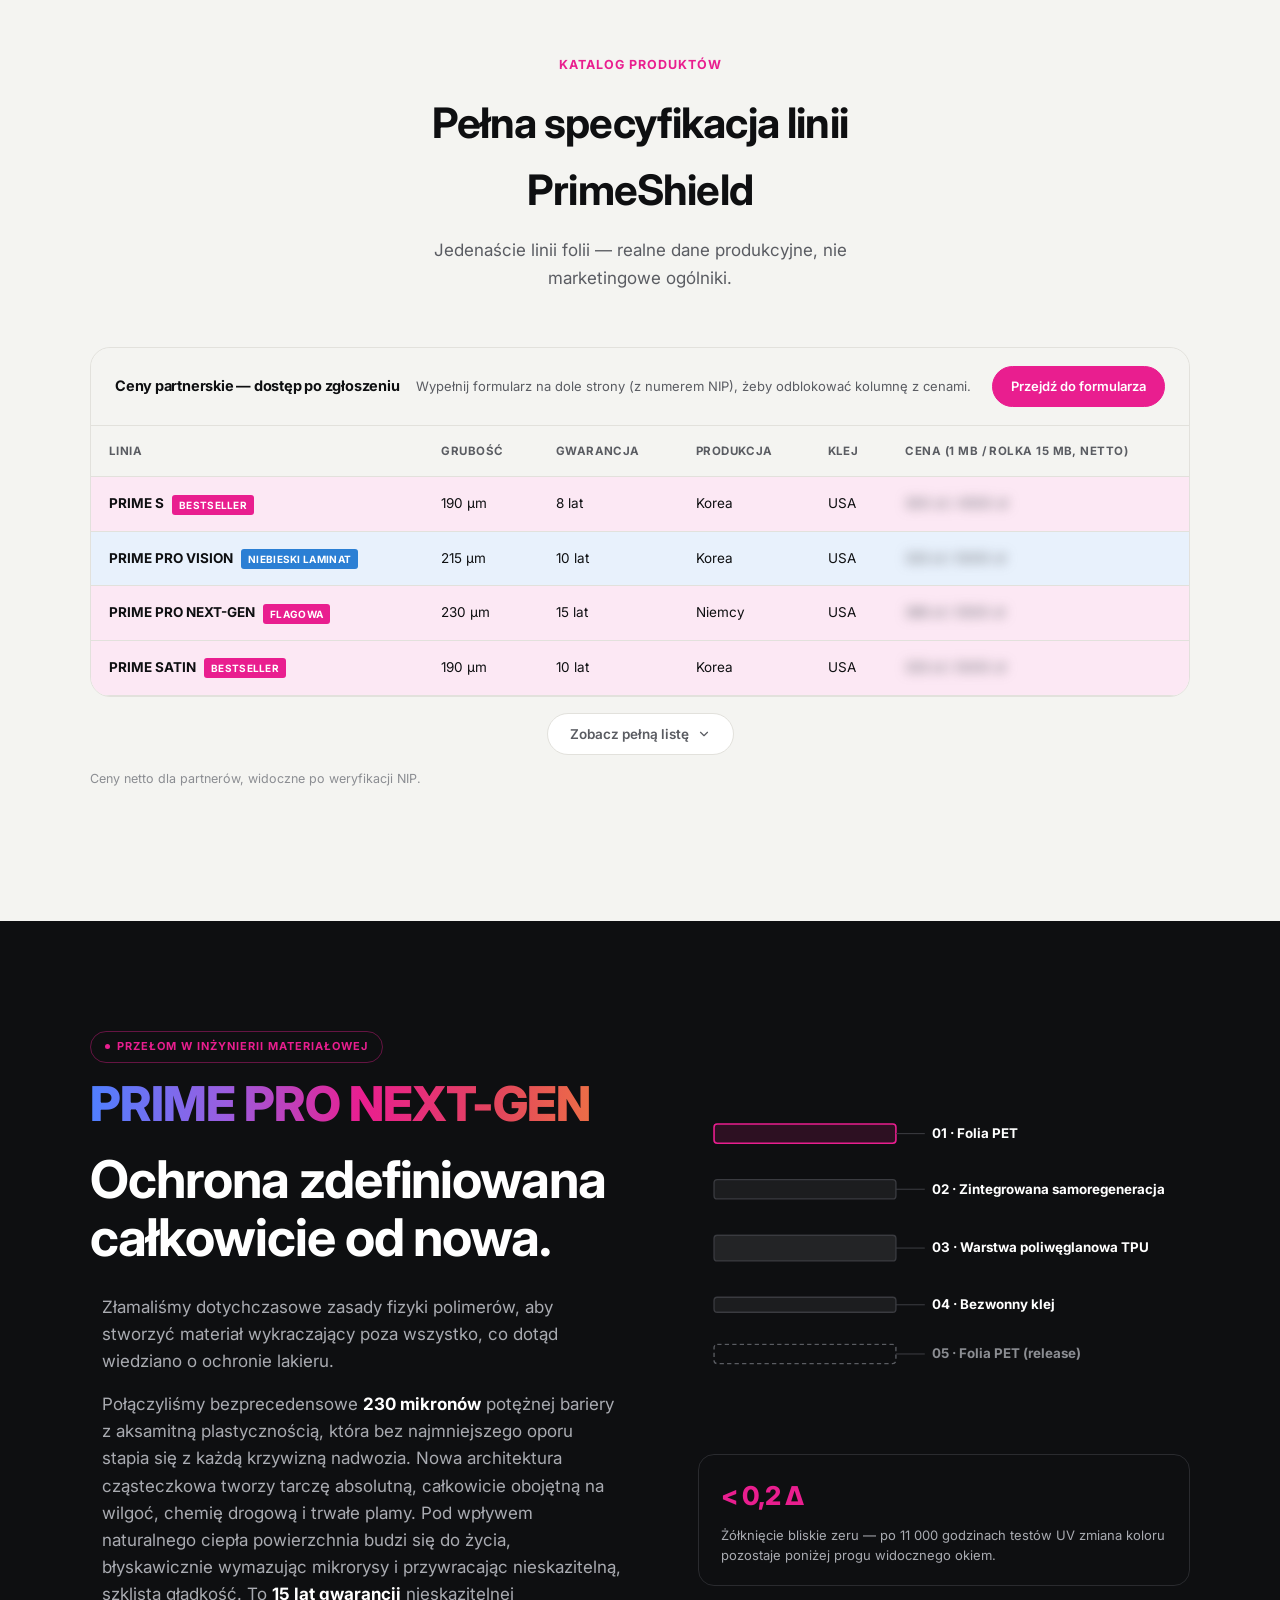
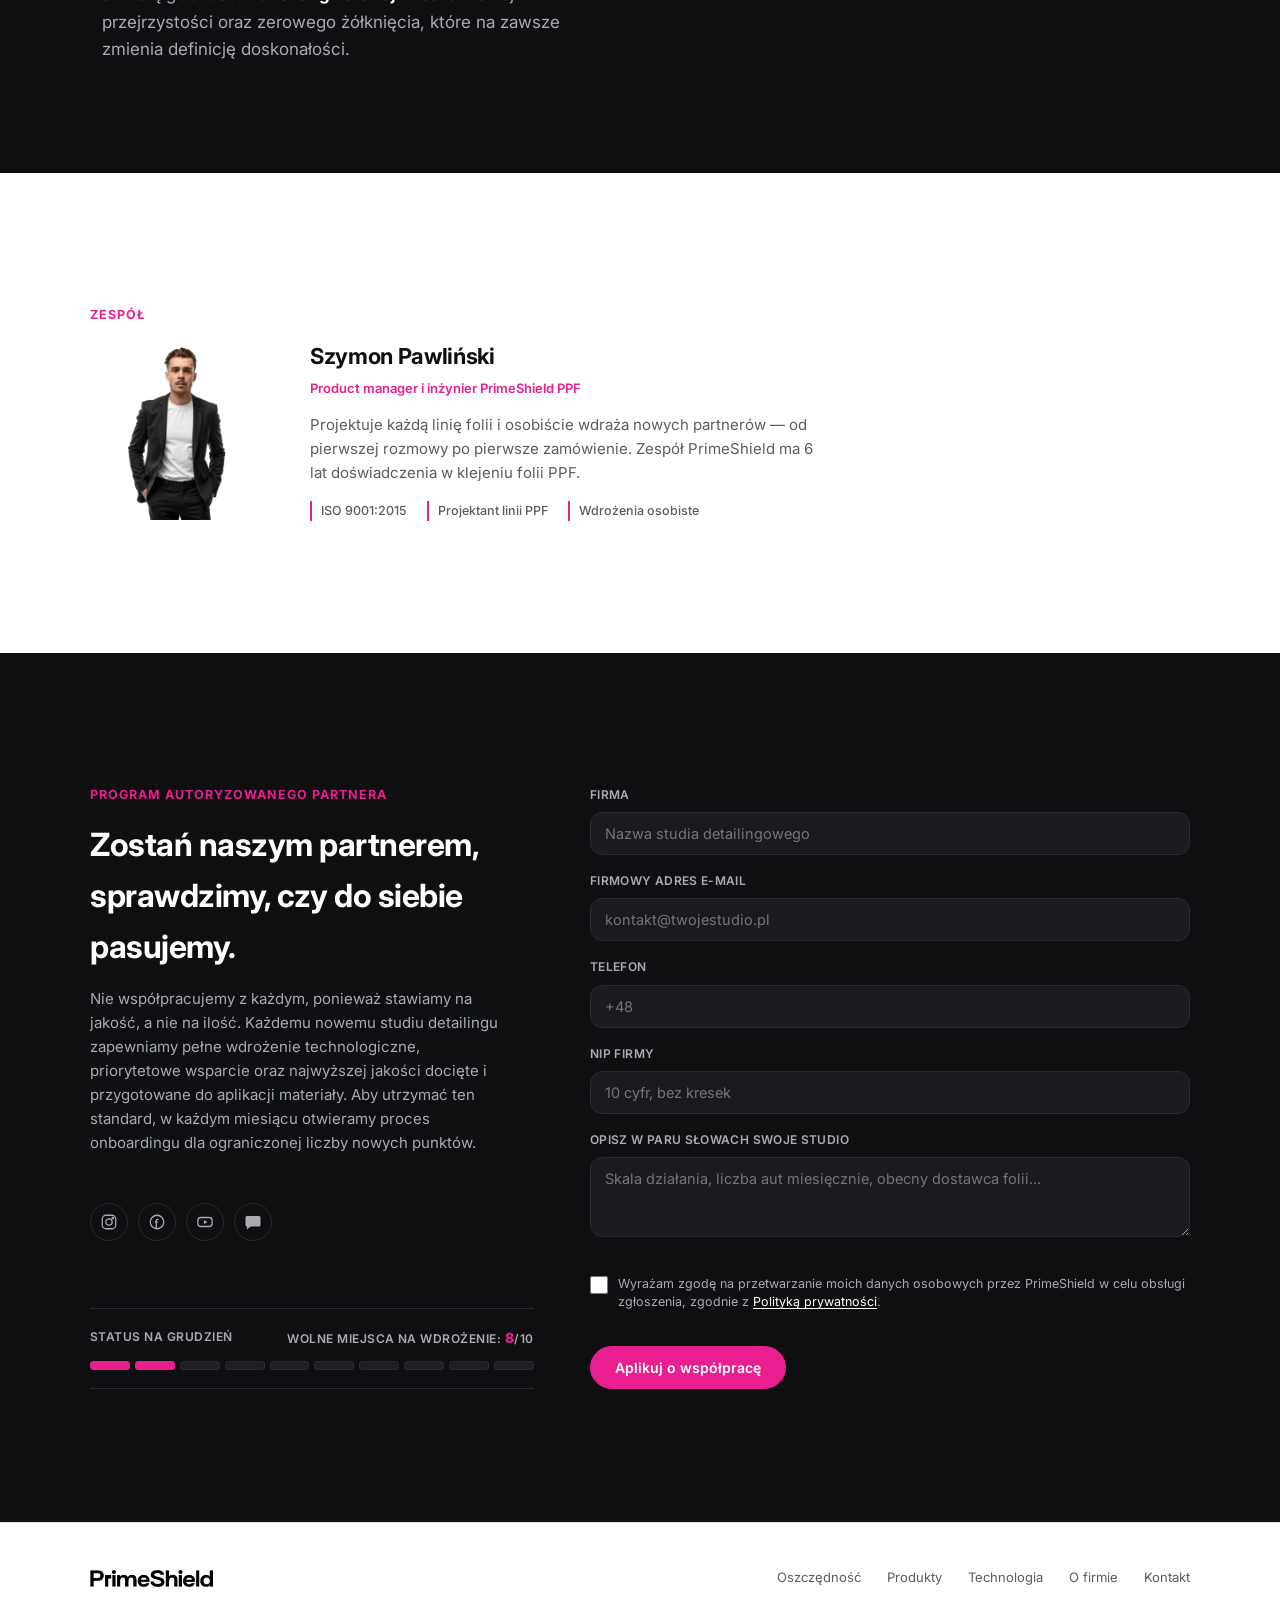
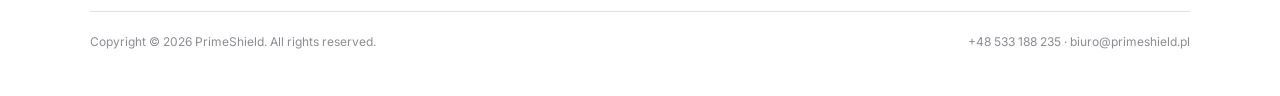
==== commit a3111c5c: "Add files via upload" ====
--- a/index.html
+++ b/index.html
@@ -4,7 +4,7 @@
 <meta charset="UTF-8">
 <meta name="viewport" content="width=device-width, initial-scale=1.0">
 <title>PrimeShield PPF — koncepcja v5</title>
-<link rel="icon" type="image/png" href="favicon.png">
+<link rel="icon" type="image/jpeg" href="favicon.jpg">
 <link rel="preconnect" href="https://fonts.googleapis.com">
 <link rel="preconnect" href="https://fonts.gstatic.com" crossorigin>
 <link href="https://fonts.googleapis.com/css2?family=Inter:wght@400;500;600;700;800&display=swap" rel="stylesheet">
@@ -15,7 +15,7 @@
 <header>
   <div class="wrap">
     <nav>
-      <div class="logo"><img src="logo-simple.png" alt="PrimeShield PPF"></div>
+      <a href="#" class="logo" id="logoScrollTop" aria-label="Przewiń na górę strony"><img src="logo-simple.png" alt="PrimeShield PPF"></a>
       <div class="nav-links">
         <a href="#kalkulator">Oszczędność</a>
         <a href="#produkty">Produkty</a>
@@ -23,7 +23,7 @@
         <a href="#zespol">O firmie</a>
         <a href="#aplikacja">Kontakt</a>
       </div>
-      <a href="#aplikacja" class="btn pill"><svg viewBox="0 0 24 24" width="16" height="16" fill="white" aria-hidden="true"><path d="M4 4h16a2 2 0 0 1 2 2v10a2 2 0 0 1-2 2H9l-5 4v-4H4a2 2 0 0 1-2-2V6a2 2 0 0 1 2-2z"/></svg>Wycena w 15 minut</a>
+      <a href="https://wa.me/48533188235" class="btn pill" target="_blank" rel="noopener"><svg viewBox="0 0 24 24" width="16" height="16" fill="white" aria-hidden="true"><path d="M4 4h16a2 2 0 0 1 2 2v10a2 2 0 0 1-2 2H9l-5 4v-4H4a2 2 0 0 1-2-2V6a2 2 0 0 1 2-2z"/></svg>Wycena w 15 minut</a>
     </nav>
   </div>
 </header>
@@ -36,7 +36,7 @@
       <p class="lead reveal d2">Dostarczamy technologię, wiedzę i dopasowane, w pełni obrane formatki prosto pod Twoje drzwi. Zyskaj stabilność pracy dzięki gwarancji pasującego wykroju oraz realnemu wsparciu technicznemu, które opieramy na własnym doświadczeniu w aplikacji folii.</p>
       <div class="hero-cta reveal d3">
         <a href="#aplikacja" class="btn solid">Aplikuj o status Partnera</a>
-        <a href="#produkty" class="btn">Zobaczmy, co tu mamy</a>
+        <a href="#gwarancja" class="btn">Poznaj nas</a>
       </div>
     </div>
   </div>
@@ -138,7 +138,7 @@
         <tbody id="priceTableBody">
           <tr class="flag"><td class="line-name">PRIME S<span class="flagtag">BESTSELLER</span></td><td>190 μm</td><td>8 lat</td><td>Korea</td><td>USA</td><td class="price"><span class="price-val">300 zł / 4500 zł</span></td></tr>
           <tr class="flag-blue"><td class="line-name">PRIME PRO VISION<span class="flagtag blue">NIEBIESKI LAMINAT</span></td><td>215 μm</td><td>10 lat</td><td>Korea</td><td>USA</td><td class="price"><span class="price-val">333 zł / 5000 zł</span></td></tr>
-          <tr class="flag"><td class="line-name">PRIME PRO NEXT-GEN<span class="flagtag">FLAGOWA</span></td><td>215 μm</td><td>15 lat</td><td>Niemcy</td><td>USA</td><td class="price"><span class="price-val">366 zł / 5500 zł</span></td></tr>
+          <tr class="flag"><td class="line-name">PRIME PRO NEXT-GEN<span class="flagtag">FLAGOWA</span></td><td>230 μm</td><td>15 lat</td><td>Niemcy</td><td>USA</td><td class="price"><span class="price-val">366 zł / 5500 zł</span></td></tr>
           <tr class="flag"><td class="line-name">PRIME SATIN<span class="flagtag">BESTSELLER</span></td><td>190 μm</td><td>10 lat</td><td>Korea</td><td>USA</td><td class="price"><span class="price-val">333 zł / 5000 zł</span></td></tr>
           <tr class="row-extra"><td class="line-name">BASIC</td><td>190 μm</td><td>3 lata</td><td>Chiny</td><td>Chiny</td><td class="price"><span class="price-val">133 zł / 2000 zł</span></td></tr>
           <tr class="row-extra"><td class="line-name">ONE</td><td>190 μm</td><td>5 lat</td><td>Chiny</td><td>Chiny</td><td class="price"><span class="price-val">166 zł / 2500 zł</span></td></tr>
@@ -147,69 +147,63 @@
           <tr class="row-extra"><td class="line-name">WINDSHIELD</td><td>140 μm</td><td>1 rok</td><td>USA</td><td>USA</td><td class="price"><span class="price-val">333 zł / 5000 zł</span></td></tr>
           <tr class="row-extra"><td class="line-name">SHADE (1, 2, 3, 4)</td><td>160 μm</td><td>10 lat</td><td>USA</td><td>USA</td><td class="price"><span class="price-val">300 zł / 4500 zł</span></td></tr>
           <tr class="row-extra"><td class="line-name">GLOSS BLACK</td><td>190 μm</td><td>10 lat</td><td>USA</td><td>USA</td><td class="price"><span class="price-val">300 zł / 4500 zł</span></td></tr>
-          <tr class="row-toggle">
-            <td colspan="6">
-              <button type="button" class="table-toggle-btn" id="toggleRows">
-                <span id="toggleLabel">Zobacz pełną listę</span>
-                <svg class="chev" viewBox="0 0 24 24" width="14" height="14" fill="none" stroke="currentColor" stroke-width="2" stroke-linecap="round" stroke-linejoin="round" aria-hidden="true"><path d="M6 9l6 6 6-6"/></svg>
-              </button>
-            </td>
-          </tr>
         </tbody>
       </table>
     </div>
+    <div class="table-toggle-wrap">
+      <button type="button" class="table-toggle-btn" id="toggleRows">
+        <span id="toggleLabel">Zobacz pełną listę</span>
+        <svg class="chev" viewBox="0 0 24 24" width="14" height="14" fill="none" stroke="currentColor" stroke-width="2" stroke-linecap="round" stroke-linejoin="round" aria-hidden="true"><path d="M6 9l6 6 6-6"/></svg>
+      </button>
+    </div>
     <p class="table-note">Ceny netto dla partnerów, widoczne po weryfikacji NIP.</p>
   </div>
 </section>
 
-<section id="technologia" class="story-section story-dark">
-  <div class="wrap story-content">
-    <div class="story-visual" aria-hidden="true">
-      <svg viewBox="0 0 400 260" class="story-svg">
-        <path id="bendPath" d="M30 210 C 90 210, 130 90, 220 60 C 290 38, 340 45, 370 40" fill="none" stroke="url(#bendGrad)" stroke-width="3" stroke-linecap="round"/>
-        <defs>
-          <linearGradient id="bendGrad" x1="0" y1="0" x2="1" y2="0">
-            <stop offset="0%" stop-color="#3a3b40"/>
-            <stop offset="50%" stop-color="#e91e8f"/>
-            <stop offset="100%" stop-color="#3a3b40"/>
-          </linearGradient>
-        </defs>
-        <circle r="5" fill="#fff" class="story-glint">
-          <animateMotion dur="3.2s" repeatCount="indefinite" rotate="auto">
-            <mpath href="#bendPath"/>
-          </animateMotion>
-        </circle>
-      </svg>
-    </div>
-    <div class="story-tag reveal">PRIME PRO NEXT-GEN</div>
-    <div class="eyebrow reveal">Grubość i plastyczność</div>
-    <h2 class="story-h2 reveal d1">Moc pancerza.<br>Plastyczność drugiej skóry.</h2>
-    <p class="story-p reveal d2">Stworzona z myślą o bezkompromisowej ochronie. 215 mikronów potęgi, zamkniętych w strukturze tak niezwykle plastycznej, że staje się z autem jedną całością — układa się na najgłębiej tłoczonych elementach bez najmniejszego oporu.</p>
-  </div>
-</section>
-
-<section class="story-section story-dark">
-  <div class="wrap story-content">
-    <div class="story-visual" aria-hidden="true">
-      <svg viewBox="0 0 400 200" class="story-svg">
-        <line x1="20" y1="100" x2="380" y2="100" stroke="#2a2b2f" stroke-width="1"/>
-        <path class="story-scratch" d="M120 100 L 145 78 L 160 112 L 190 70 L 205 100" fill="none" stroke="#e91e8f" stroke-width="2.5" stroke-linecap="round" stroke-linejoin="round"/>
-      </svg>
-    </div>
-    <div class="story-tag reveal">PRIME PRO NEXT-GEN</div>
-    <div class="eyebrow reveal">Samoregeneracja</div>
-    <h2 class="story-h2 reveal d1">Czas nie zostawia<br>na niej śladu.</h2>
-    <p class="story-p reveal d2">Wbudowana pamięć kształtu zapewnia błyskawiczną, wysokotemperaturową samoregenerację. Wystarczy ekspozycja na ciepło, by powłoka zamknęła mikrorysy i odzyskała perfekcyjną, szklistą gładkość.</p>
-  </div>
-</section>
-
-<section class="story-section story-light">
-  <div class="wrap story-content">
-    <div class="story-visual story-shine" aria-hidden="true"></div>
-    <div class="story-tag story-tag-light reveal">PRIME PRO NEXT-GEN</div>
-    <div class="eyebrow reveal">Czystość optyczna</div>
-    <h2 class="story-h2 reveal d1">Niewidzialna dla oczu.<br>Obecna tam, gdzie jej potrzebujesz.</h2>
-    <p class="story-p reveal d2">Absolutna przezroczystość, która nie blaknie z upływem czasu. Lakier, który wygląda tak, jakby dopiero opuścił salon — każdego dnia przez najbliższe 15 lat.</p>
+<section id="technologia" class="story-section story-dark story-merged">
+  <div class="wrap">
+    <div class="story-merged-grid">
+      <div class="story-merged-text">
+        <div class="story-tag reveal">Przełom w inżynierii materiałowej</div>
+        <div class="story-name story-name-left reveal d1">PRIME PRO NEXT-GEN</div>
+        <h2 class="story-h2 story-h2-left reveal d2">Ochrona zdefiniowana całkowicie od nowa.</h2>
+        <p class="story-p story-p-left reveal d3">Złamaliśmy dotychczasowe zasady fizyki polimerów, aby stworzyć materiał wykraczający poza wszystko, co dotąd wiedziano o ochronie lakieru.</p>
+        <p class="story-p story-p-left reveal d4">Połączyliśmy bezprecedensowe <strong>230 mikronów</strong> potężnej bariery z aksamitną plastycznością, która bez najmniejszego oporu stapia się z każdą krzywizną nadwozia. Nowa architektura cząsteczkowa tworzy tarczę absolutną, całkowicie obojętną na wilgoć, chemię drogową i trwałe plamy. Pod wpływem naturalnego ciepła powierzchnia budzi się do życia, błyskawicznie wymazując mikrorysy i przywracając nieskazitelną, szklistą gładkość. To <strong>15 lat gwarancji</strong> nieskazitelnej przejrzystości oraz zerowego żółknięcia, które na zawsze zmienia definicję doskonałości.</p>
+      </div>
+      <div class="story-merged-visual layers-diagram reveal d2" aria-hidden="true">
+        <svg viewBox="0 0 460 300" class="layers-svg">
+          <g class="layer-band" style="animation-delay:.05s">
+            <rect x="15" y="14" width="170" height="18" rx="3" fill="rgba(233,30,143,0.14)" stroke="#e91e8f" stroke-width="1.5"/>
+            <line x1="185" y1="23" x2="212" y2="23" stroke="#3a3b40" stroke-width="1"/>
+            <text x="219" y="27" font-family="var(--font)" font-size="12.5" font-weight="700" fill="#fff">01 · Folia PET</text>
+          </g>
+          <g class="layer-band" style="animation-delay:.15s">
+            <rect x="15" y="66" width="170" height="18" rx="3" fill="rgba(255,255,255,0.06)" stroke="#3a3b40" stroke-width="1.25"/>
+            <line x1="185" y1="75" x2="212" y2="75" stroke="#3a3b40" stroke-width="1"/>
+            <text x="219" y="79" font-family="var(--font)" font-size="12.5" font-weight="700" fill="#fff">02 · Zintegrowana samoregeneracja</text>
+          </g>
+          <g class="layer-band" style="animation-delay:.25s">
+            <rect x="15" y="118" width="170" height="24" rx="3" fill="rgba(255,255,255,0.09)" stroke="#3a3b40" stroke-width="1.25"/>
+            <line x1="185" y1="130" x2="212" y2="130" stroke="#3a3b40" stroke-width="1"/>
+            <text x="219" y="134" font-family="var(--font)" font-size="12.5" font-weight="700" fill="#fff">03 · Warstwa poliwęglanowa TPU</text>
+          </g>
+          <g class="layer-band" style="animation-delay:.35s">
+            <rect x="15" y="176" width="170" height="14" rx="3" fill="rgba(255,255,255,0.06)" stroke="#3a3b40" stroke-width="1.25"/>
+            <line x1="185" y1="183" x2="212" y2="183" stroke="#3a3b40" stroke-width="1"/>
+            <text x="219" y="187" font-family="var(--font)" font-size="12.5" font-weight="700" fill="#fff">04 · Bezwonny klej</text>
+          </g>
+          <g class="layer-band" style="animation-delay:.45s">
+            <rect x="15" y="220" width="170" height="18" rx="3" fill="none" stroke="#5a5c62" stroke-width="1.25" stroke-dasharray="4 3"/>
+            <line x1="185" y1="229" x2="212" y2="229" stroke="#3a3b40" stroke-width="1"/>
+            <text x="219" y="233" font-family="var(--font)" font-size="12.5" font-weight="700" fill="#8b8d92">05 · Folia PET (release)</text>
+          </g>
+        </svg>
+        <div class="layers-stat">
+          <div class="ls-num">&lt; 0,2 Δ</div>
+          <div class="ls-text">Żółknięcie bliskie zeru — po 11 000 godzinach testów UV zmiana koloru pozostaje poniżej progu widocznego okiem.</div>
+        </div>
+      </div>
+    </div>
   </div>
 </section>
 
@@ -234,6 +228,20 @@
       <div class="eyebrow">Program Autoryzowanego Partnera</div>
       <h2>Zostań naszym partnerem, sprawdzimy, czy do siebie pasujemy.</h2>
       <p>Nie współpracujemy z każdym, ponieważ stawiamy na jakość, a nie na ilość. Każdemu nowemu studiu detailingu zapewniamy pełne wdrożenie technologiczne, priorytetowe wsparcie oraz najwyższej jakości docięte i przygotowane do aplikacji materiały. Aby utrzymać ten standard, w każdym miesiącu otwieramy proces onboardingu dla ograniczonej liczby nowych punktów.</p>
+      <div class="social-row">
+        <a href="https://www.instagram.com/primeshield_ppf/" target="_blank" rel="noopener" aria-label="Instagram" class="social-icon">
+          <svg viewBox="0 0 24 24" width="18" height="18" fill="none" stroke="currentColor" stroke-width="1.7"><rect x="3" y="3" width="18" height="18" rx="5"/><circle cx="12" cy="12" r="4.2"/><circle cx="17.2" cy="6.8" r="1"/></svg>
+        </a>
+        <a href="#" target="_blank" rel="noopener" aria-label="Facebook" class="social-icon">
+          <svg viewBox="0 0 24 24" width="18" height="18" fill="none" stroke="currentColor" stroke-width="1.7"><circle cx="12" cy="12" r="9"/><path d="M14 8.5h-1.3c-1 0-1.7.7-1.7 1.7V12M9.3 12h3.7M11 12v9"/></svg>
+        </a>
+        <a href="#" target="_blank" rel="noopener" aria-label="YouTube" class="social-icon">
+          <svg viewBox="0 0 24 24" width="18" height="18" fill="none" stroke="currentColor" stroke-width="1.7"><rect x="2.5" y="6" width="19" height="12" rx="4"/><path d="M10.5 9.5l5 2.5-5 2.5z" fill="currentColor" stroke="none"/></svg>
+        </a>
+        <a href="https://wa.me/48533188235" target="_blank" rel="noopener" aria-label="WhatsApp" class="social-icon">
+          <svg viewBox="0 0 24 24" width="18" height="18" fill="currentColor"><path d="M4 4h16a2 2 0 0 1 2 2v10a2 2 0 0 1-2 2H9l-5 4v-4H4a2 2 0 0 1-2-2V6a2 2 0 0 1 2-2z"/></svg>
+        </a>
+      </div>
       <div class="slots">
         <div class="slots-label"><span>Status na <span id="currentMonth">sierpień</span></span><span>Wolne miejsca na wdrożenie: <b id="slotsFreeCount">3</b>/10</span></div>
         <div class="slots-track" id="slotsTrack">
@@ -248,6 +256,11 @@
       <div class="field"><label for="f-nip">NIP firmy</label><input id="f-nip" type="text" placeholder="10 cyfr, bez kresek" inputmode="numeric" maxlength="10" required></div>
       <div class="field"><label for="f-opis">Opisz w paru słowach swoje studio</label><textarea id="f-opis" placeholder="Skala działania, liczba aut miesięcznie, obecny dostawca folii..."></textarea></div>
       <div class="field-error" id="applyError">Wpisz poprawny, 10-cyfrowy NIP, żeby wysłać zgłoszenie.</div>
+      <label class="field-checkbox" for="f-rodo">
+        <input type="checkbox" id="f-rodo" required>
+        <span>Wyrażam zgodę na przetwarzanie moich danych osobowych przez PrimeShield w celu obsługi zgłoszenia, zgodnie z <a href="polityka-prywatnosci.html" target="_blank" rel="noopener">Polityką prywatności</a>.</span>
+      </label>
+      <div class="field-error" id="rodoError">Zaznacz zgodę na przetwarzanie danych, żeby wysłać zgłoszenie.</div>
       <button type="submit" class="btn solid">Aplikuj o współpracę</button>
     </form>
     <div class="apply-success" id="applySuccess">
@@ -261,7 +274,7 @@
 <footer>
   <div class="wrap">
     <div class="foot-grid">
-      <div class="logo"><img src="logo-simple.png" alt="PrimeShield PPF"></div>
+      <a href="#" class="logo logo-footer-link" aria-label="Przewiń na górę strony"><img src="logo-simple.png" alt="PrimeShield PPF"></a>
       <div class="foot-links">
         <a href="#kalkulator">Oszczędność</a>
         <a href="#produkty">Produkty</a>
@@ -277,6 +290,21 @@
   </div>
 </footer>
 
+<div class="cookie-toast" id="cookieToast" role="dialog" aria-label="Zgoda na pliki cookie">
+  <div class="cookie-icon" aria-hidden="true">
+    <svg viewBox="0 0 24 24" width="20" height="20" fill="none">
+      <circle cx="12" cy="12" r="9" fill="#c98a4b"/>
+      <circle cx="9" cy="9" r="1.3" fill="#5c3a1e"/>
+      <circle cx="14.5" cy="8.5" r="1" fill="#5c3a1e"/>
+      <circle cx="15" cy="13" r="1.3" fill="#5c3a1e"/>
+      <circle cx="10" cy="14.5" r="1" fill="#5c3a1e"/>
+      <circle cx="12.5" cy="11" r="0.9" fill="#5c3a1e"/>
+    </svg>
+  </div>
+  <p class="cookie-text">Używamy plików cookie, żeby strona działała prawidłowo. Więcej w <a href="polityka-prywatnosci.html" class="cookie-link">polityce prywatności</a>.</p>
+  <button type="button" class="cookie-btn cookie-btn-solid" id="cookieAcceptNecessary">Akceptuję tylko niezbędne</button>
+</div>
+
 <script src="script.js"></script>
 
 </body>
--- a/style.css
+++ b/style.css
@@ -91,7 +91,8 @@
   /* COMPARISON */
   .compare-grid{display:grid;grid-template-columns:1fr 1fr;gap:20px;}
   @media (max-width:760px){ .compare-grid{grid-template-columns:1fr;} }
-  .compare-col{border:1px solid var(--border);border-radius:20px;padding:34px 30px;background:var(--white);}
+  .compare-col{border:1px solid var(--border);border-radius:20px;padding:34px 30px;background:var(--white);transition:transform .35s cubic-bezier(.16,1,.3,1), box-shadow .35s cubic-bezier(.16,1,.3,1);}
+  .compare-col.reveal:hover{transform:scale(1.035);box-shadow:0 24px 50px -20px rgba(15,16,18,0.2);}
   .compare-bad{background:var(--offwhite);}
   .compare-good{border:2px solid var(--magenta);box-shadow:0 30px 60px -32px rgba(233,30,143,0.28);}
   .compare-head{display:flex;align-items:center;gap:12px;margin-bottom:26px;}
@@ -126,6 +127,9 @@
     transition:transform .4s cubic-bezier(.16,1,.3,1);z-index:0;
   }
   .seg-toggle.pos-1 .seg-indicator{transform:translateX(100%);}
+  .seg-indicator.squish{animation:segSquish .44s ease;}
+  @keyframes segSquish{0%{scale:1 1;}50%{scale:1.08 1;}100%{scale:1 1;}}
+  @media (prefers-reduced-motion:reduce){ .seg-indicator.squish{animation:none;} }
   .seg-btn{
     position:relative;z-index:1;font-family:var(--font);font-size:13.5px;font-weight:600;
     padding:9px 18px;background:transparent;border:none;color:var(--ink-soft);cursor:pointer;
@@ -134,7 +138,8 @@
   .seg-btn span{font-weight:500;color:var(--ink-mute);margin-left:4px;}
   .seg-btn.active{color:var(--ink);}
   .seg-btn.active span{color:var(--ink-soft);}
-  .calc-box{border:1px solid var(--border);border-radius:20px;padding:36px;background:var(--white);box-shadow:0 30px 60px -34px rgba(15,16,18,0.14);}
+  .calc-box{border:1px solid var(--border);border-radius:20px;padding:36px;background:var(--white);box-shadow:0 30px 60px -34px rgba(15,16,18,0.14);transition:transform .35s cubic-bezier(.16,1,.3,1);}
+  .calc-box.reveal:hover{transform:scale(1.02);}
   @media (max-width:700px){ .calc-box{padding:24px;} }
   .calc-inputs{display:grid;grid-template-columns:1fr 1fr;gap:34px;margin-bottom:34px;}
   @media (max-width:700px){ .calc-inputs{grid-template-columns:1fr;gap:24px;} }
@@ -153,7 +158,8 @@
   /* PILLARS SELECTOR */
 
   /* PRODUCT MATRIX */
-  .table-scroll{overflow-x:auto;border:1px solid var(--border);border-radius:20px;}
+  .table-scroll{overflow-x:auto;border:1px solid var(--border);border-radius:20px;transition:transform .35s cubic-bezier(.16,1,.3,1), box-shadow .35s cubic-bezier(.16,1,.3,1);}
+  .table-scroll.reveal:hover{transform:scale(1.015);box-shadow:0 24px 50px -22px rgba(15,16,18,0.18);}
   .price-gate-wrap{}
   .price-gate{
     display:flex;align-items:center;justify-content:space-between;gap:16px;flex-wrap:wrap;
@@ -175,6 +181,15 @@
   .price-gate-error{color:#c0392b;font-size:12px;margin-top:10px;display:none;}
   .price-gate-error.show{display:block;}
   .field-error{color:#ff8a8a;font-size:12.5px;margin-top:-4px;display:none;}
+  .field-checkbox{
+    display:flex;align-items:flex-start;gap:10px;cursor:pointer;padding:14px 0;
+  }
+  .field-checkbox input{
+    flex:none;width:18px;height:18px;margin-top:1px;accent-color:var(--magenta);cursor:pointer;
+  }
+  .field-checkbox span{font-size:12.5px;line-height:1.5;color:#a9abb1;}
+  .field-checkbox a{color:#fff;text-decoration:underline;text-underline-offset:2px;}
+  .field-checkbox a:hover{color:var(--magenta);}
   .field-error.show{display:block;}
   .apply-success{display:none;text-align:center;padding:20px 0;}
   .apply-success.show{display:block;}
@@ -205,15 +220,16 @@
   }
   @media (prefers-reduced-motion:reduce){
     #priceTableBody tr.row-extra.pre-show{opacity:1;transform:none;transition:none;}
-  }
-  tr.row-toggle td{padding:0;border-bottom:none;}
+    .compare-col.reveal:hover, .calc-box.reveal:hover, .table-scroll.reveal:hover, .team img:hover{transform:none;}
+  }
+  .table-toggle-wrap{display:flex;justify-content:center;margin-top:16px;}
   .table-toggle-btn{
-    display:flex;align-items:center;justify-content:center;gap:8px;width:100%;
-    padding:16px;background:var(--offwhite);border:none;border-top:1px solid var(--border);
+    display:flex;align-items:center;justify-content:center;gap:8px;
+    padding:12px 22px;background:var(--white);border:1px solid var(--border);border-radius:999px;
     font-family:var(--font);font-size:13.5px;font-weight:600;color:var(--ink-soft);cursor:pointer;
-    transition:background .2s ease, color .2s ease;
-  }
-  .table-toggle-btn:hover{background:var(--border);color:var(--ink);}
+    transition:background .2s ease, color .2s ease, border-color .2s ease;
+  }
+  .table-toggle-btn:hover{background:var(--offwhite);color:var(--ink);border-color:var(--magenta);}
   .table-toggle-btn .chev{transition:transform .4s cubic-bezier(.16,1,.3,1);flex:none;}
   .table-toggle-btn.open .chev{transform:rotate(180deg);}
 
@@ -227,59 +243,78 @@
   }
   .story-tag::before{content:"";width:5px;height:5px;border-radius:50%;background:var(--magenta);}
   .story-tag-light{border-color:rgba(233,30,143,0.3);}
+  .story-name{
+    font-family:var(--font);font-size:clamp(34px,6vw,64px);font-weight:800;letter-spacing:-0.02em;
+    line-height:1.02;margin-bottom:22px;
+    background:linear-gradient(90deg, #4F7FFF 0%, #9B5DE0 25%, #E91E8F 50%, #E2465C 75%, #F2803D 100%);
+    -webkit-background-clip:text;background-clip:text;color:transparent;-webkit-text-fill-color:transparent;
+  }
   .story-dark{background:var(--ink);color:#fff;}
+
+  /* MERGED STORY SEGMENT — dwukolumnowy układ */
+  .story-merged{min-height:auto;padding:110px 0;}
+  .story-merged-grid{
+    display:grid;grid-template-columns:1.05fr 0.95fr;gap:64px;align-items:center;
+  }
+  @media (max-width:900px){ .story-merged-grid{grid-template-columns:1fr;gap:48px;} }
+  .story-merged-text{text-align:left;}
+  .story-name-left{font-size:clamp(30px,4.6vw,48px);margin-left:0;}
+  .story-h2-left{text-align:left;margin:0 0 22px;font-size:clamp(26px,3.4vw,38px);}
+  .story-p-left{text-align:left;margin:0 0 16px;max-width:none;}
+  .story-merged-visual{display:block;}
+  .mv-block{padding:20px 0;}
+  .mv-block .story-svg{width:100%;height:auto;display:block;}
+  .mv-label{
+    font-family:var(--font);font-size:12px;font-weight:600;color:#8b8d92;
+    text-align:center;margin-top:10px;letter-spacing:0.02em;
+  }
+  .mv-divider{height:1px;background:#2a2b2f;margin:4px 0;}
+  .lattice-pulse{
+    transform-box:fill-box;transform-origin:center;
+    animation:latticePulse 2.6s ease-out infinite;
+  }
+  .lattice-pulse-2{animation-delay:1.3s;}
+  @keyframes latticePulse{
+    0%{ r:8; opacity:0.9; }
+    100%{ r:95; opacity:0; }
+  }
+  @media (prefers-reduced-motion:reduce){
+    .lattice-pulse{animation:none;opacity:0.25;}
+  }
   .story-dark .eyebrow{color:var(--magenta);}
-  .story-light{background:var(--white);color:var(--ink);border-bottom:1px solid var(--border);}
-  .story-light .eyebrow{color:var(--magenta);}
+  /* LAYERS DIAGRAM */
+  .layers-diagram{width:100%;}
+  .layers-svg{width:100%;height:auto;display:block;}
+  .layer-band{opacity:0;transform:translateX(-14px);}
+  .layers-diagram.reveal.in .layer-band{animation:layerIn .6s cubic-bezier(.16,1,.3,1) both;}
+  @keyframes layerIn{to{opacity:1;transform:translateX(0);}}
+  @media (prefers-reduced-motion:reduce){ .layer-band{animation:none;opacity:1;transform:none;} }
+  .layers-stat{
+    max-width:none;margin:24px 0 0;display:flex;flex-direction:column;align-items:flex-start;gap:8px;
+    border:1px solid #2a2b2f;border-radius:16px;padding:20px 22px;
+  }
+  .ls-num{font-size:26px;font-weight:800;color:var(--magenta);letter-spacing:-0.02em;}
+  .ls-text{font-size:13px;color:#a9abb1;line-height:1.55;}
+
   .story-h2{
     font-size:clamp(30px,4.6vw,52px);font-weight:700;line-height:1.12;
     letter-spacing:-0.02em;margin:0 auto 26px;
   }
   .story-dark .story-h2{color:#fff;}
-  .story-light .story-h2{color:var(--ink);}
-  .story-p{font-size:17px;line-height:1.6;max-width:520px;margin:0 auto;}
+  .story-p{font-size:17px;line-height:1.6;max-width:520px;margin:0 auto 16px;}
+  .story-p:last-child{margin-bottom:0;}
   .story-dark .story-p{color:#a9abb1;}
-  .story-light .story-p{color:var(--ink-soft);}
-
-  .story-visual{width:100%;max-width:420px;margin:0 auto 40px;}
-  .story-svg{width:100%;height:auto;display:block;}
+  .story-p strong{font-weight:700;}
+  .story-dark .story-p strong{color:#fff;}
+
   .story-glint{filter:drop-shadow(0 0 6px rgba(255,255,255,0.9));}
   @media (prefers-reduced-motion:reduce){ .story-glint animateMotion{display:none;} }
-
-  .story-scratch{
-    stroke-dasharray:110;stroke-dashoffset:110;
-    animation:scratchCycle 3.2s ease-in-out infinite;
-  }
-  @keyframes scratchCycle{
-    0%{stroke-dashoffset:110;opacity:1;}
-    18%{stroke-dashoffset:0;opacity:1;}
-    55%{stroke-dashoffset:0;opacity:1;}
-    85%{stroke-dashoffset:0;opacity:0;}
-    100%{stroke-dashoffset:110;opacity:0;}
-  }
-  @media (prefers-reduced-motion:reduce){ .story-scratch{animation:none;stroke-dashoffset:0;opacity:0.35;} }
-
-  .story-shine{
-    height:220px;border-radius:20px;position:relative;overflow:hidden;
-    background:linear-gradient(120deg, #f4f4f1 0%, #ffffff 45%, #f4f4f1 100%);
-    border:1px solid var(--border);
-  }
-  .story-shine::after{
-    content:"";position:absolute;top:0;bottom:0;width:36%;left:-50%;
-    background:linear-gradient(100deg, transparent 0%, rgba(255,255,255,0.9) 50%, transparent 100%);
-    animation:shineSweep 3.6s ease-in-out infinite;
-  }
-  @keyframes shineSweep{
-    0%{left:-50%;}
-    50%{left:110%;}
-    100%{left:110%;}
-  }
-  @media (prefers-reduced-motion:reduce){ .story-shine::after{animation:none;display:none;} }
 
   /* TEAM */
   .team{display:grid;grid-template-columns:180px 1fr;gap:40px;align-items:center;}
   @media (max-width:600px){ .team{grid-template-columns:1fr;} }
-  .team img{border-radius:20px;width:100%;}
+  .team img{border-radius:20px;width:100%;transition:transform .35s cubic-bezier(.16,1,.3,1);}
+  .team img:hover{transform:scale(1.03);}
   .team h3{font-size:22px;font-weight:700;margin-bottom:4px;}
   .team .role{color:var(--magenta);font-size:13px;font-weight:600;display:block;margin-bottom:14px;}
   .team p{color:var(--ink-soft);font-size:15px;max-width:520px;margin-bottom:16px;}
@@ -290,8 +325,19 @@
   .cta-section{background:var(--ink);color:#fff;}
   .cta-grid{display:grid;grid-template-columns:0.85fr 1.15fr;gap:56px;}
   @media (max-width:860px){ .cta-grid{grid-template-columns:1fr;} }
+  .cta-left{display:flex;flex-direction:column;height:100%;}
   .cta-left h2{font-size:clamp(24px,3vw,32px);font-weight:700;margin-bottom:14px;max-width:420px;}
   .cta-left p{color:#a9abb1;font-size:15px;max-width:420px;margin-bottom:22px;}
+  .cta-left .slots{margin-top:auto;}
+  @media (max-width:860px){ .cta-left{height:auto;} .cta-left .slots{margin-top:0;} }
+  .social-row{display:flex;gap:10px;margin:26px 0;}
+  .social-icon{
+    display:flex;align-items:center;justify-content:center;width:38px;height:38px;
+    border-radius:50%;border:1px solid #2a2b2f;color:#a9abb1;
+    transition:color .2s ease, border-color .2s ease, transform .15s cubic-bezier(.16,1,.3,1);
+  }
+  .social-icon:hover{color:#fff;border-color:var(--magenta);transform:scale(1.08);}
+  .social-icon:active{transform:scale(0.95);}
   .status{font-size:13px;padding:14px 0;border-top:1px solid #2a2b2f;border-bottom:1px solid #2a2b2f;color:#c7c8cc;}
   .status b{color:var(--magenta);}
   .slots{padding:18px 0;border-top:1px solid #2a2b2f;border-bottom:1px solid #2a2b2f;}
@@ -332,3 +378,62 @@
   @media (prefers-reduced-motion:reduce){
     .reveal{opacity:1;transform:none;transition:none;}
   }
+
+  /* COOKIE TOAST — Liquid Glass, płaski poziomy pasek */
+  .cookie-toast{
+    position:fixed;left:50%;bottom:20px;z-index:200;
+    width:calc(100% - 32px);max-width:620px;
+    background:linear-gradient(165deg, rgba(255,255,255,0.14) 0%, rgba(255,255,255,0.05) 40%, rgba(20,20,22,0.5) 100%),
+               rgba(30,30,33,0.55);
+    -webkit-backdrop-filter:blur(28px) saturate(130%);
+    backdrop-filter:blur(28px) saturate(130%);
+    border:1px solid rgba(255,255,255,0.22);
+    border-radius:999px;
+    box-shadow:
+      0 24px 60px -14px rgba(0,0,0,0.55),
+      inset 0 1px 0 rgba(255,255,255,0.35),
+      inset 0 -1px 0 rgba(0,0,0,0.25),
+      inset 1.5px 0 0 rgba(255,80,150,0.10),
+      inset -1.5px 0 0 rgba(80,160,255,0.10);
+    padding:10px 10px 10px 18px;
+    display:flex;align-items:center;gap:14px;
+    transform:translateX(-50%) translateY(140%);
+    opacity:0;
+    transition:transform .6s cubic-bezier(.16,1,.3,1), opacity .6s cubic-bezier(.16,1,.3,1);
+    overflow:hidden;
+  }
+  .cookie-toast::before{
+    content:"";position:absolute;top:0;left:0;right:0;height:1px;
+    background:linear-gradient(90deg, transparent 0%, rgba(255,255,255,0.7) 50%, transparent 100%);
+  }
+  .cookie-toast.show{transform:translateX(-50%) translateY(0);opacity:1;}
+  @media (prefers-reduced-motion:reduce){ .cookie-toast{transition:opacity .4s ease;} }
+  .cookie-icon{
+    flex:none;width:34px;height:34px;border-radius:11px;
+    background:linear-gradient(160deg, rgba(255,255,255,0.22), rgba(255,255,255,0.05));
+    border:1px solid rgba(255,255,255,0.18);
+    box-shadow:inset 0 1px 0 rgba(255,255,255,0.3);
+    display:flex;align-items:center;justify-content:center;
+  }
+  .cookie-text{
+    flex:1;min-width:0;font-family:var(--font);font-size:12.5px;line-height:1.4;
+    color:#d5d5da;position:relative;z-index:1;text-align:left;
+  }
+  .cookie-link{color:#fff;text-decoration:underline;text-underline-offset:2px;white-space:nowrap;}
+  .cookie-link:hover{color:var(--magenta);}
+  .cookie-btn{font-family:var(--font);border:none;cursor:pointer;transition:opacity .2s ease, transform .15s cubic-bezier(.16,1,.3,1);text-decoration:none;flex:none;}
+  .cookie-btn:active{transform:scale(0.97);}
+  .cookie-btn-solid{
+    background:linear-gradient(160deg, #ff3f96, var(--magenta));
+    color:#fff;font-size:12.5px;font-weight:600;white-space:nowrap;
+    padding:10px 18px;border-radius:999px;
+    box-shadow:inset 0 1px 0 rgba(255,255,255,0.35), 0 4px 14px -4px rgba(233,30,143,0.6);
+  }
+  .cookie-btn-solid:hover{background:linear-gradient(160deg, #ff3f96, var(--magenta-deep));}
+  @media (max-width:600px){
+    .cookie-toast{flex-wrap:wrap;border-radius:24px;padding:16px;justify-content:center;text-align:center;}
+    .cookie-text{text-align:center;flex:1 1 100%;order:2;}
+    .cookie-icon{order:1;}
+    .cookie-btn-solid{order:3;flex:1 1 100%;text-align:center;}
+  }
+  @media (max-width:440px){ .cookie-toast{left:16px;transform:translateY(140%);width:calc(100% - 32px);} .cookie-toast.show{transform:translateY(0);} }
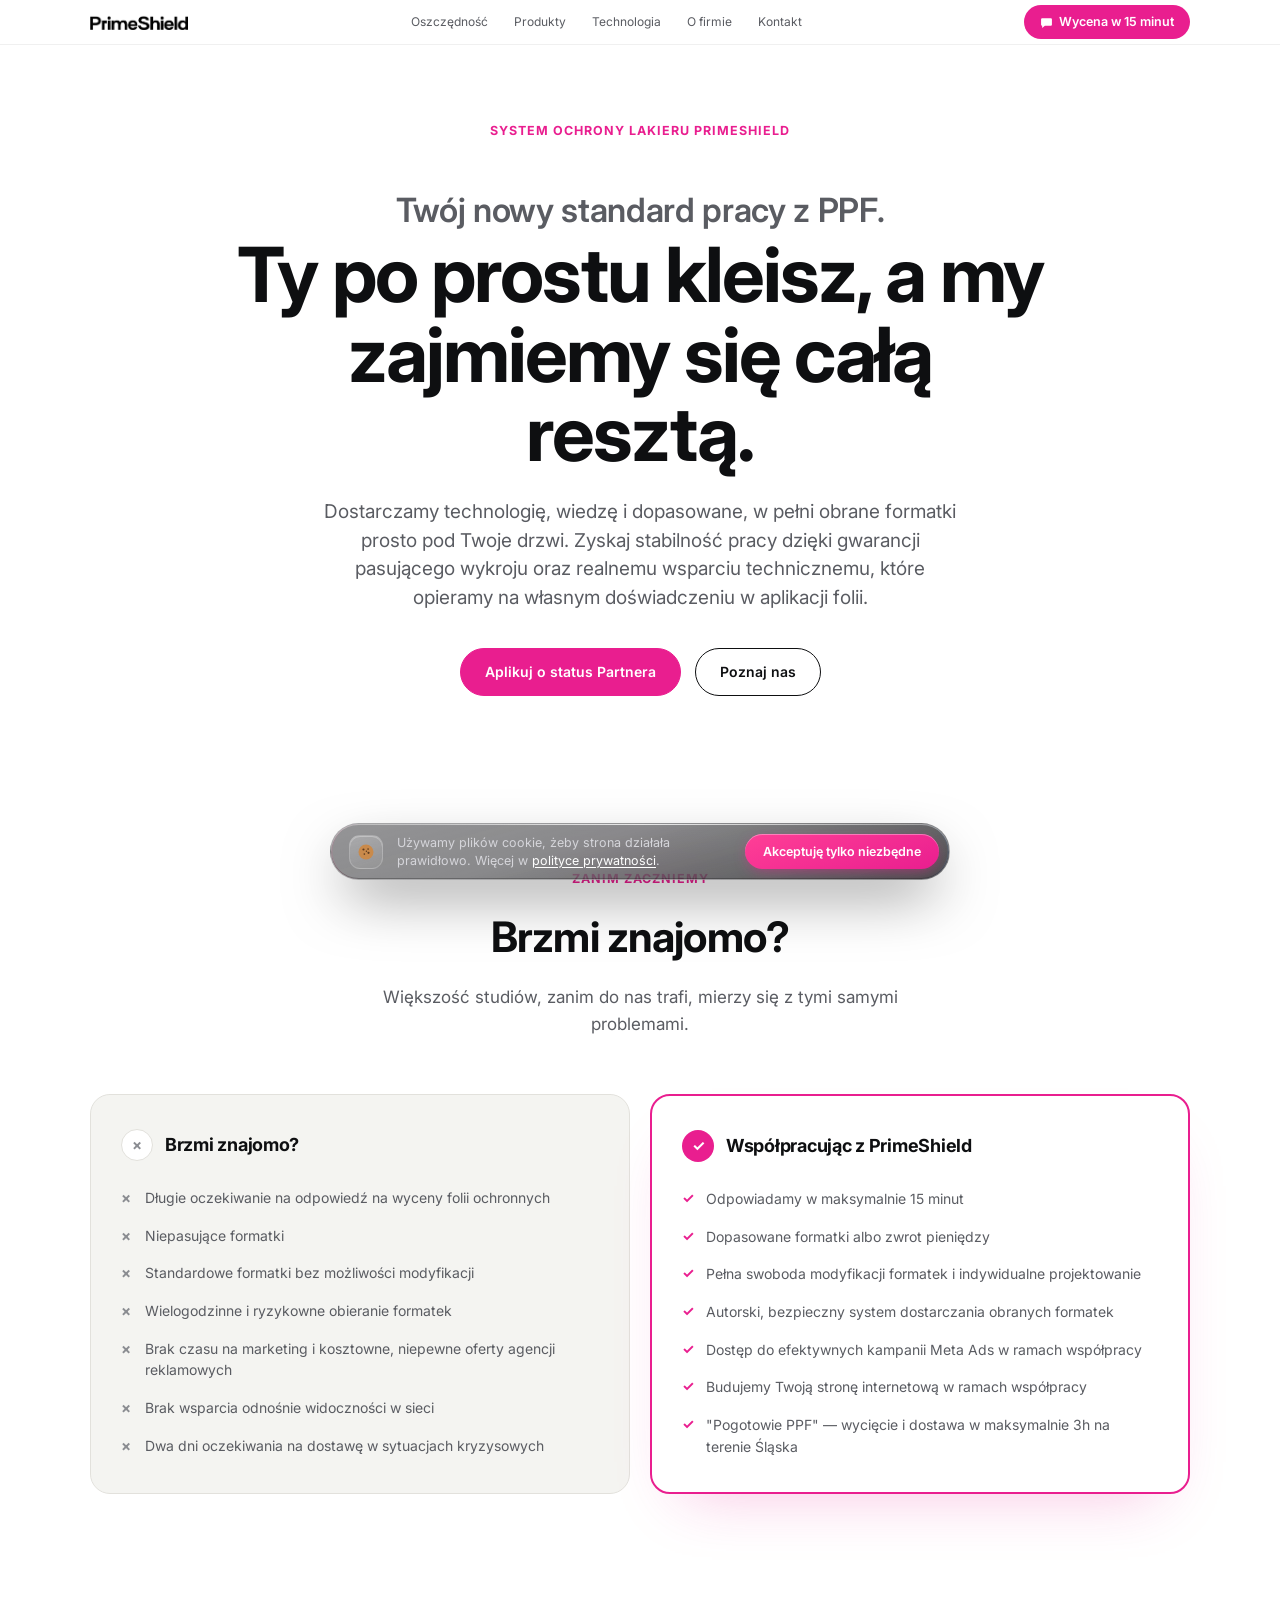
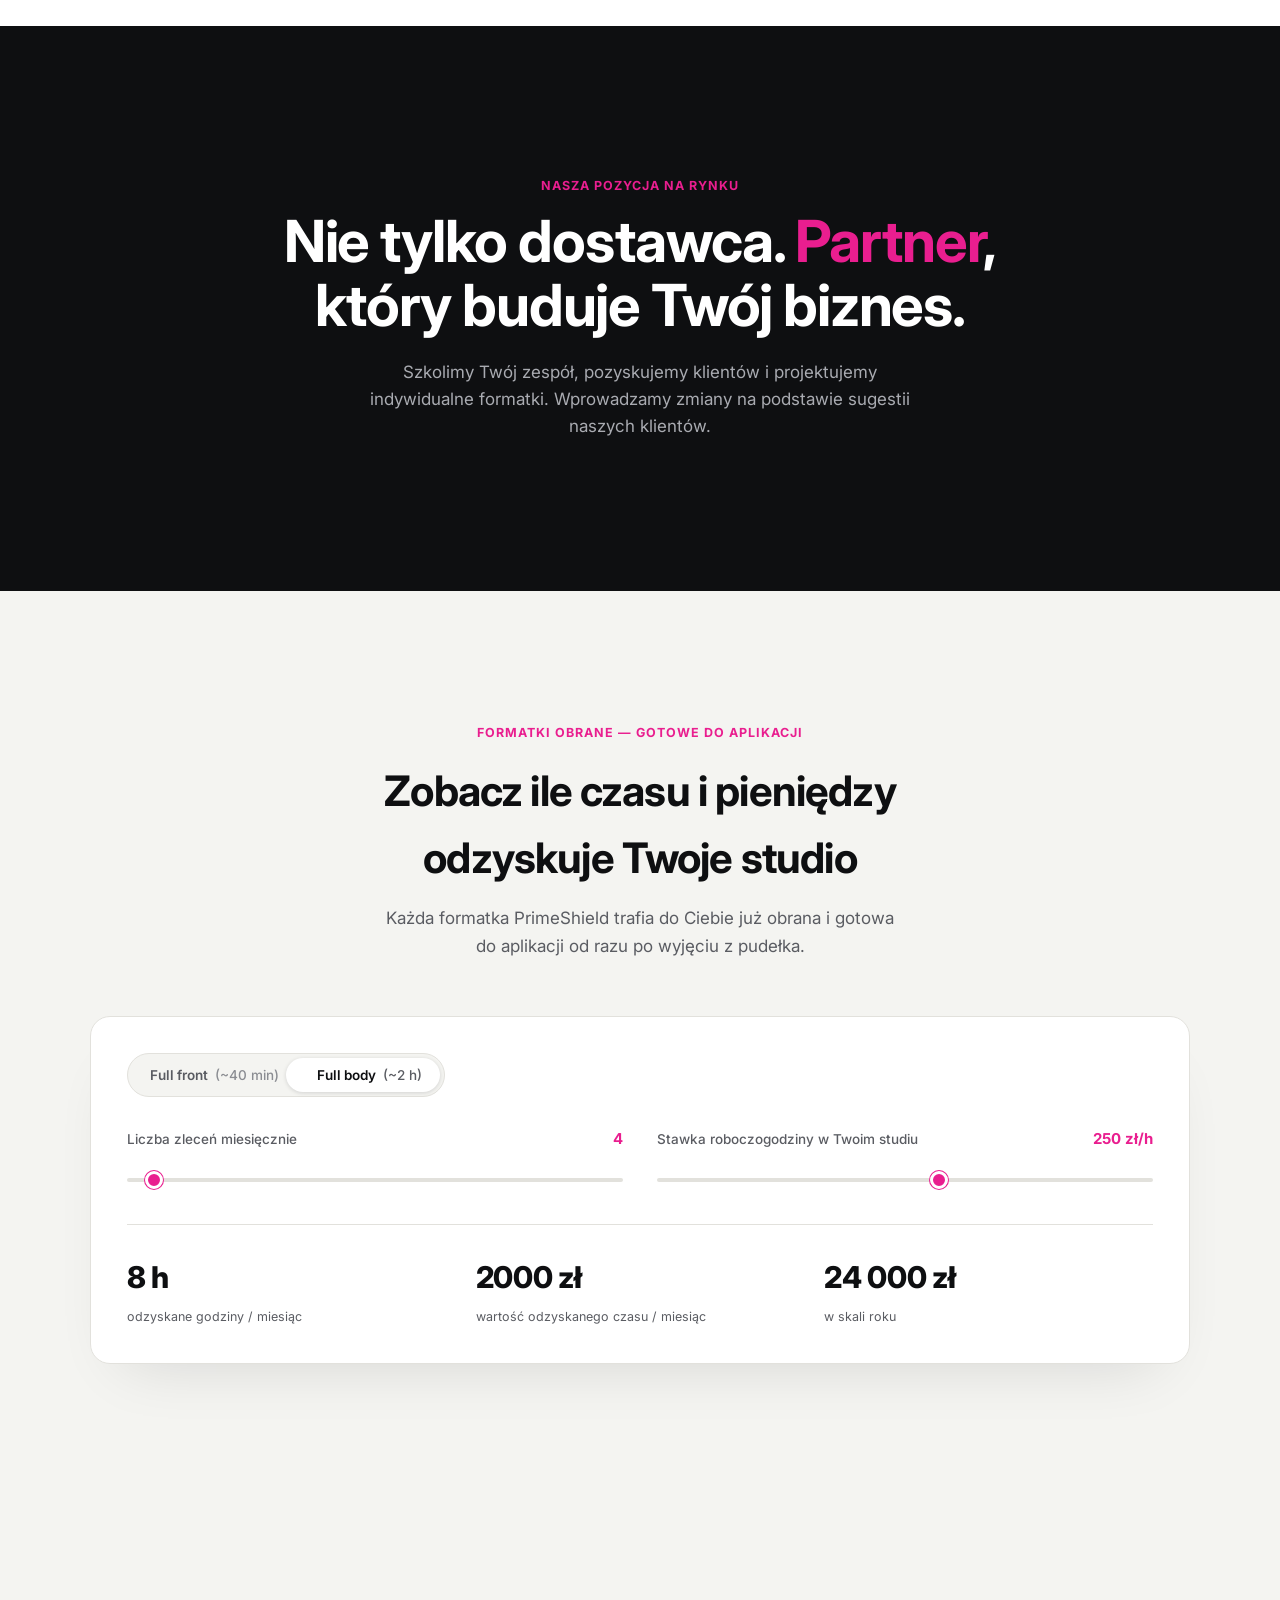
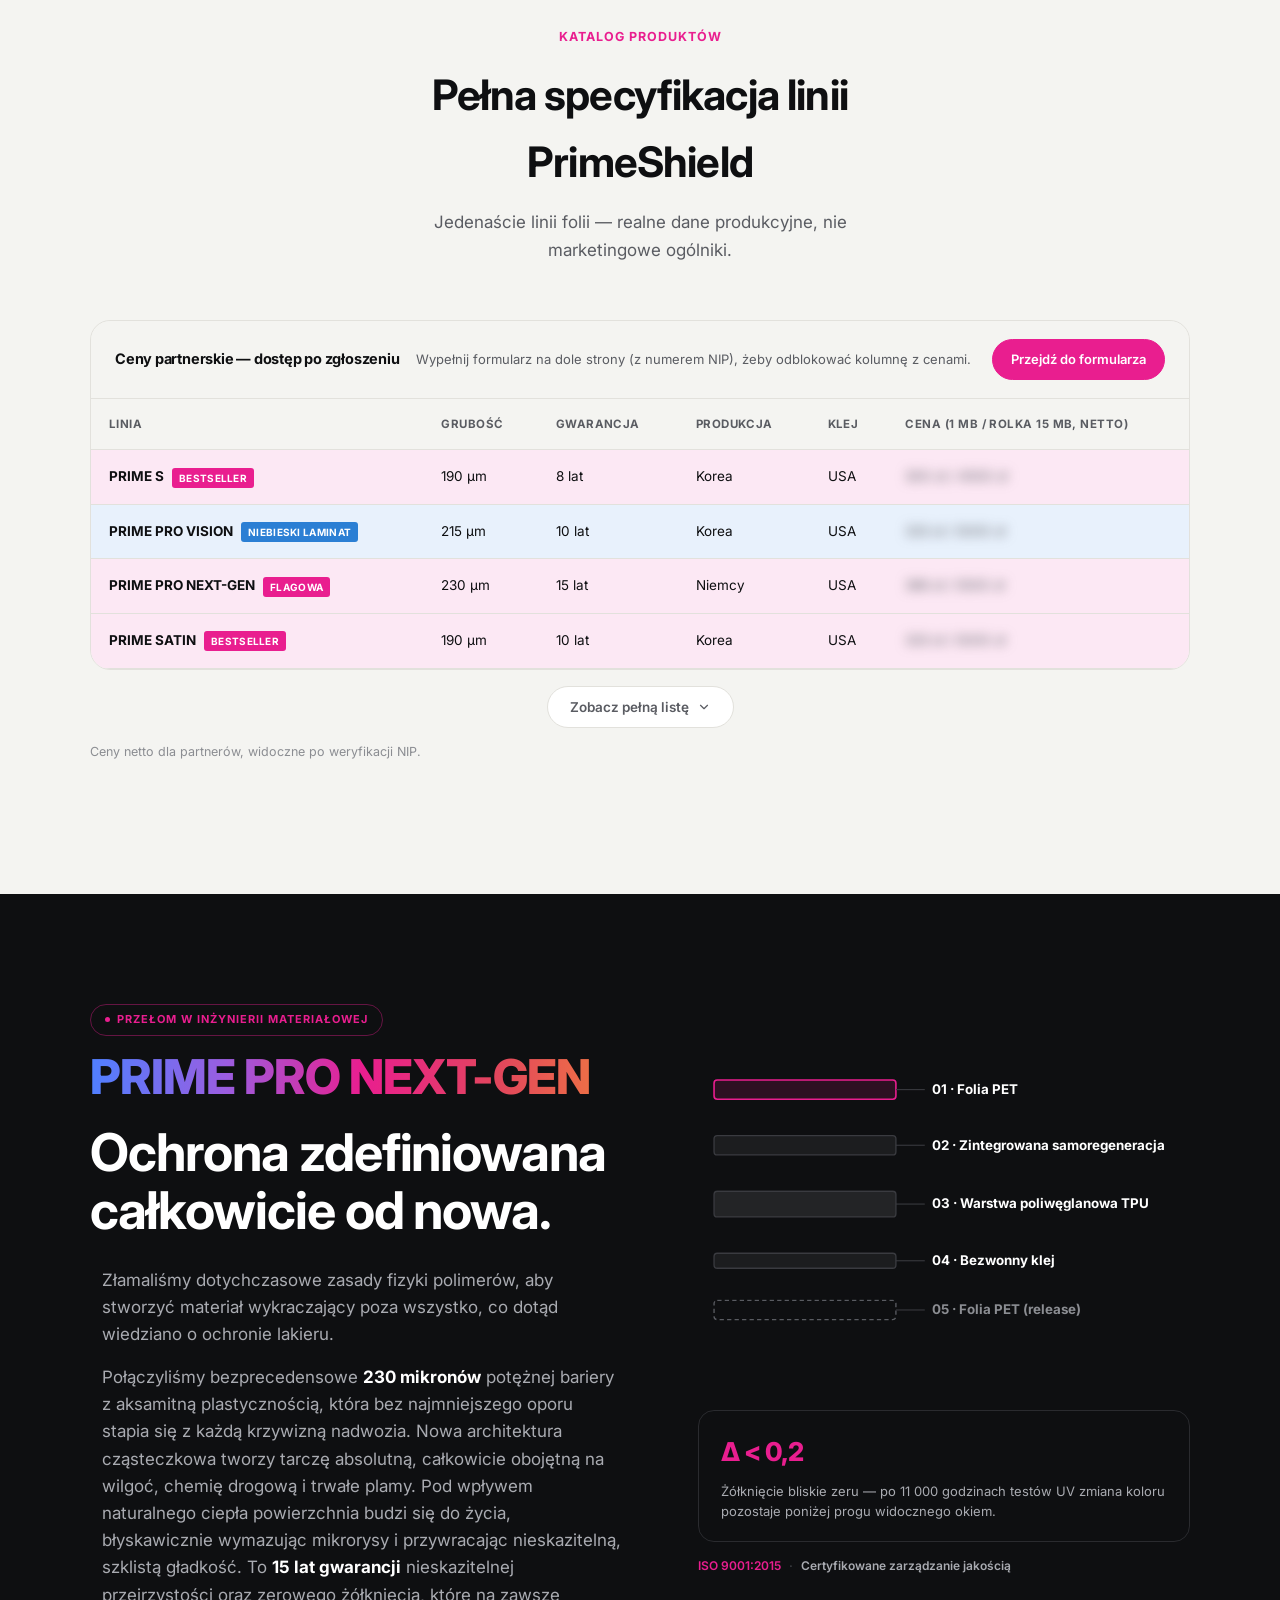
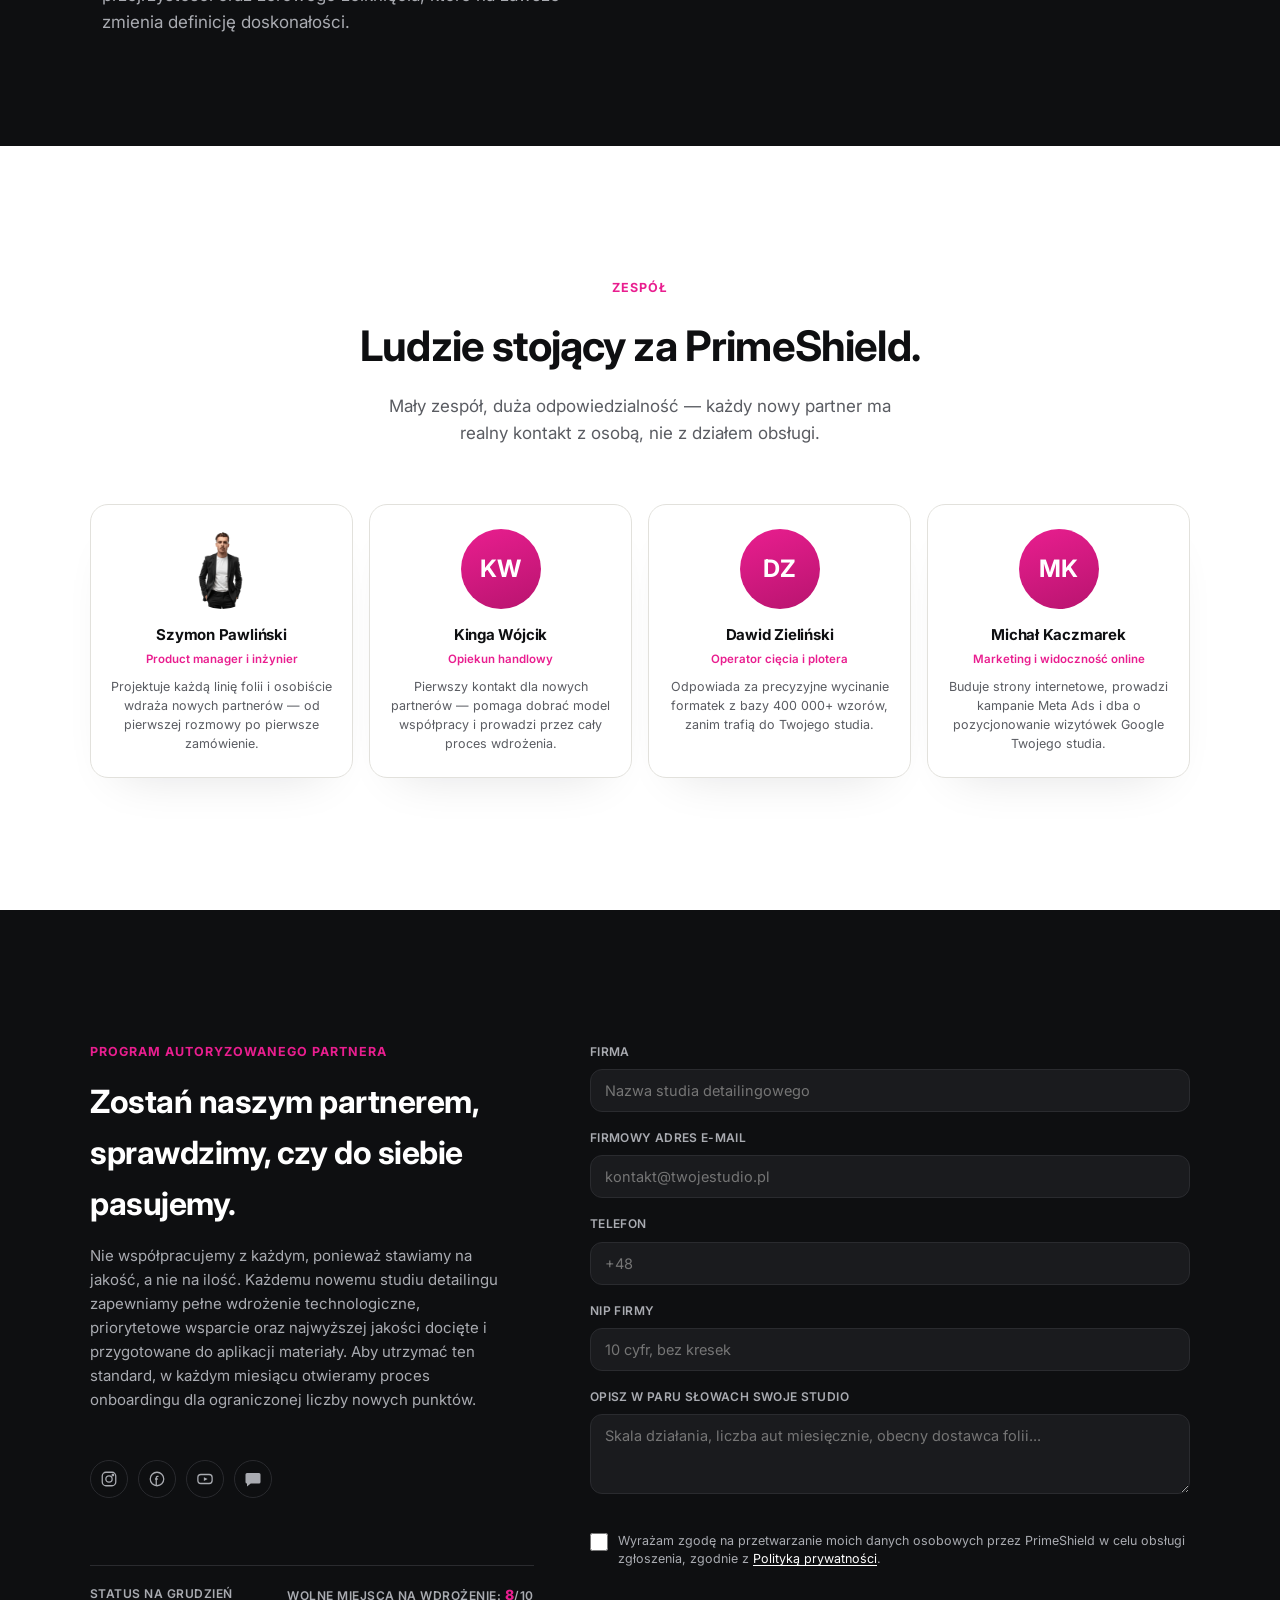
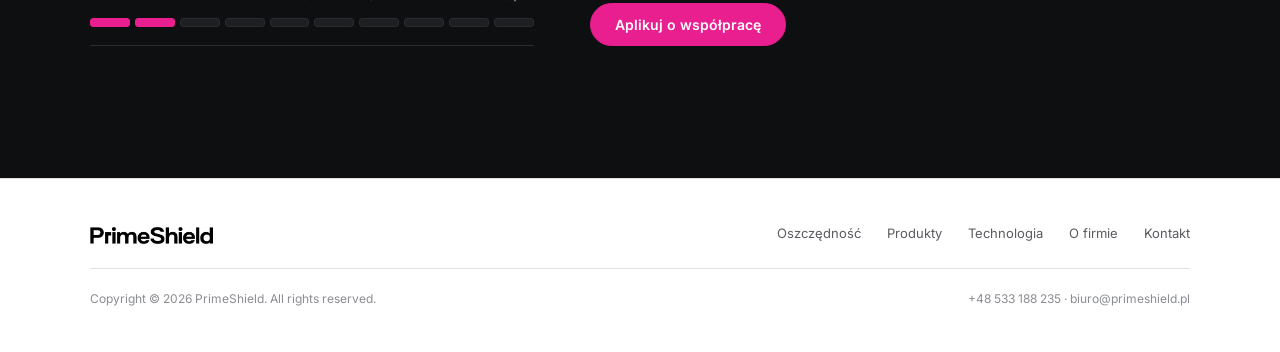
==== commit b2389895: "Add files via upload" ====
--- a/index.html
+++ b/index.html
@@ -90,8 +90,8 @@
   <div class="wrap">
     <div class="section-head reveal">
       <div class="eyebrow">Formatki obrane — gotowe do aplikacji</div>
-      <h2>Zobacz, ile czasu i pieniędzy odzyskuje Twoje studio</h2>
-      <p>Każda formatka PrimeShield trafia do Ciebie już obrana — gotowa do aplikacji od razu po wyjęciu z pudełka. Wybierz typ zlecenia i policz efekt.</p>
+      <h2>Zobacz ile czasu i pieniędzy odzyskuje Twoje studio</h2>
+      <p>Każda formatka PrimeShield trafia do Ciebie już obrana i gotowa do aplikacji od razu po wyjęciu z pudełka.</p>
     </div>
     <div class="calc-box reveal d1">
       <div class="seg-toggle pos-1" id="segToggle" role="group" aria-label="Typ zlecenia">
@@ -199,9 +199,14 @@
           </g>
         </svg>
         <div class="layers-stat">
-          <div class="ls-num">&lt; 0,2 Δ</div>
+          <div class="ls-num">Δ &lt; 0,2</div>
           <div class="ls-text">Żółknięcie bliskie zeru — po 11 000 godzinach testów UV zmiana koloru pozostaje poniżej progu widocznego okiem.</div>
         </div>
+        <div class="iso-badge">
+          <span>ISO 9001:2015</span>
+          <span class="iso-sep">·</span>
+          <span>Certyfikowane zarządzanie jakością</span>
+        </div>
       </div>
     </div>
   </div>
@@ -209,14 +214,35 @@
 
 <section id="zespol">
   <div class="wrap">
-    <div class="eyebrow reveal">Zespół</div>
-    <div class="team reveal d1">
-      <img src="founder.webp" alt="Szymon Pawliński, CEO PrimeShield">
-      <div>
+    <div class="section-head">
+      <div class="eyebrow reveal">Zespół</div>
+      <h2 class="reveal d1">Ludzie stojący za PrimeShield.</h2>
+      <p class="reveal d2">Mały zespół, duża odpowiedzialność — każdy nowy partner ma realny kontakt z osobą, nie z działem obsługi.</p>
+    </div>
+    <div class="team-grid-new reveal d2">
+      <div class="team-card">
+        <div class="team-photo"><img src="founder.webp" alt="Szymon Pawliński, CEO PrimeShield"></div>
         <h3>Szymon Pawliński</h3>
-        <span class="role">Product manager i inżynier PrimeShield PPF</span>
-        <p>Projektuje każdą linię folii i osobiście wdraża nowych partnerów — od pierwszej rozmowy po pierwsze zamówienie. Zespół PrimeShield ma 6 lat doświadczenia w klejeniu folii PPF.</p>
-        <div class="team-tags"><span>ISO 9001:2015</span><span>Projektant linii PPF</span><span>Wdrożenia osobiste</span></div>
+        <span class="team-role">Product manager i inżynier</span>
+        <p>Projektuje każdą linię folii i osobiście wdraża nowych partnerów — od pierwszej rozmowy po pierwsze zamówienie.</p>
+      </div>
+      <div class="team-card">
+        <div class="team-photo team-avatar-circle">KW</div>
+        <h3>Kinga Wójcik</h3>
+        <span class="team-role">Opiekun handlowy</span>
+        <p>Pierwszy kontakt dla nowych partnerów — pomaga dobrać model współpracy i prowadzi przez cały proces wdrożenia.</p>
+      </div>
+      <div class="team-card">
+        <div class="team-photo team-avatar-circle">DZ</div>
+        <h3>Dawid Zieliński</h3>
+        <span class="team-role">Operator cięcia i plotera</span>
+        <p>Odpowiada za precyzyjne wycinanie formatek z bazy 400 000+ wzorów, zanim trafią do Twojego studia.</p>
+      </div>
+      <div class="team-card">
+        <div class="team-photo team-avatar-circle">MK</div>
+        <h3>Michał Kaczmarek</h3>
+        <span class="team-role">Marketing i widoczność online</span>
+        <p>Buduje strony internetowe, prowadzi kampanie Meta Ads i dba o pozycjonowanie wizytówek Google Twojego studia.</p>
       </div>
     </div>
   </div>
--- a/style.css
+++ b/style.css
@@ -70,10 +70,7 @@
     display:inline-block;font-size:0.44em;font-weight:600;color:var(--ink-soft);
     letter-spacing:-0.01em;margin-bottom:6px;
   }
-  .hero-gradient-line{
-    background:linear-gradient(90deg, #4F7FFF 0%, #9B5DE0 25%, #E91E8F 50%, #E2465C 75%, #F2803D 100%);
-    -webkit-background-clip:text;background-clip:text;color:transparent;-webkit-text-fill-color:transparent;
-  }
+  .hero-gradient-line{color:var(--ink);}
   .hero p.lead{color:var(--ink-soft);font-size:19px;max-width:640px;margin:0 auto 36px;line-height:1.5;}
   .hero-cta{display:flex;gap:14px;flex-wrap:wrap;margin-bottom:40px;justify-content:center;}
   .badges{display:flex;flex-wrap:wrap;gap:10px;justify-content:center;}
@@ -295,6 +292,12 @@
   }
   .ls-num{font-size:26px;font-weight:800;color:var(--magenta);letter-spacing:-0.02em;}
   .ls-text{font-size:13px;color:#a9abb1;line-height:1.55;}
+  .iso-badge{
+    display:flex;align-items:center;gap:8px;margin-top:14px;
+    font-family:var(--font);font-size:12px;font-weight:600;color:#a9abb1;
+  }
+  .iso-badge span:first-child{color:var(--magenta);}
+  .iso-sep{color:#3a3b40;}
 
   .story-h2{
     font-size:clamp(30px,4.6vw,52px);font-weight:700;line-height:1.12;
@@ -311,15 +314,26 @@
   @media (prefers-reduced-motion:reduce){ .story-glint animateMotion{display:none;} }
 
   /* TEAM */
-  .team{display:grid;grid-template-columns:180px 1fr;gap:40px;align-items:center;}
-  @media (max-width:600px){ .team{grid-template-columns:1fr;} }
-  .team img{border-radius:20px;width:100%;transition:transform .35s cubic-bezier(.16,1,.3,1);}
-  .team img:hover{transform:scale(1.03);}
-  .team h3{font-size:22px;font-weight:700;margin-bottom:4px;}
-  .team .role{color:var(--magenta);font-size:13px;font-weight:600;display:block;margin-bottom:14px;}
-  .team p{color:var(--ink-soft);font-size:15px;max-width:520px;margin-bottom:16px;}
-  .team-tags{display:flex;gap:20px;flex-wrap:wrap;font-size:12.5px;color:var(--ink-soft);}
-  .team-tags span{border-left:2px solid var(--magenta);padding-left:9px;font-weight:500;}
+  .team-grid-new{display:grid;grid-template-columns:repeat(4,1fr);gap:16px;}
+  @media (max-width:900px){ .team-grid-new{grid-template-columns:repeat(2,1fr);} }
+  @media (max-width:480px){ .team-grid-new{grid-template-columns:1fr;max-width:280px;margin:0 auto;} }
+  .team-card{
+    text-align:center;background:var(--white);
+    border:1px solid var(--border);border-radius:18px;padding:24px 18px;
+    box-shadow:0 24px 48px -30px rgba(15,16,18,0.14);
+    transition:transform .35s cubic-bezier(.16,1,.3,1), box-shadow .35s cubic-bezier(.16,1,.3,1);
+  }
+  .team-card:hover{transform:scale(1.025);box-shadow:0 20px 40px -16px rgba(15,16,18,0.2);}
+  .team-photo{width:80px;height:80px;border-radius:50%;overflow:hidden;margin:0 auto 14px;}
+  .team-photo img{width:100%;height:100%;object-fit:cover;display:block;}
+  .team-avatar-circle{
+    display:flex;align-items:center;justify-content:center;
+    background:linear-gradient(160deg, var(--magenta), var(--magenta-deep));
+    color:#fff;font-weight:700;font-size:24px;letter-spacing:0.02em;
+  }
+  .team-card h3{font-size:15px;font-weight:700;margin-bottom:3px;}
+  .team-card .team-role{color:var(--magenta);font-size:11.5px;font-weight:600;display:block;margin-bottom:10px;}
+  .team-card p{color:var(--ink-soft);font-size:12.5px;line-height:1.5;}
 
   /* CTA */
   .cta-section{background:var(--ink);color:#fff;}
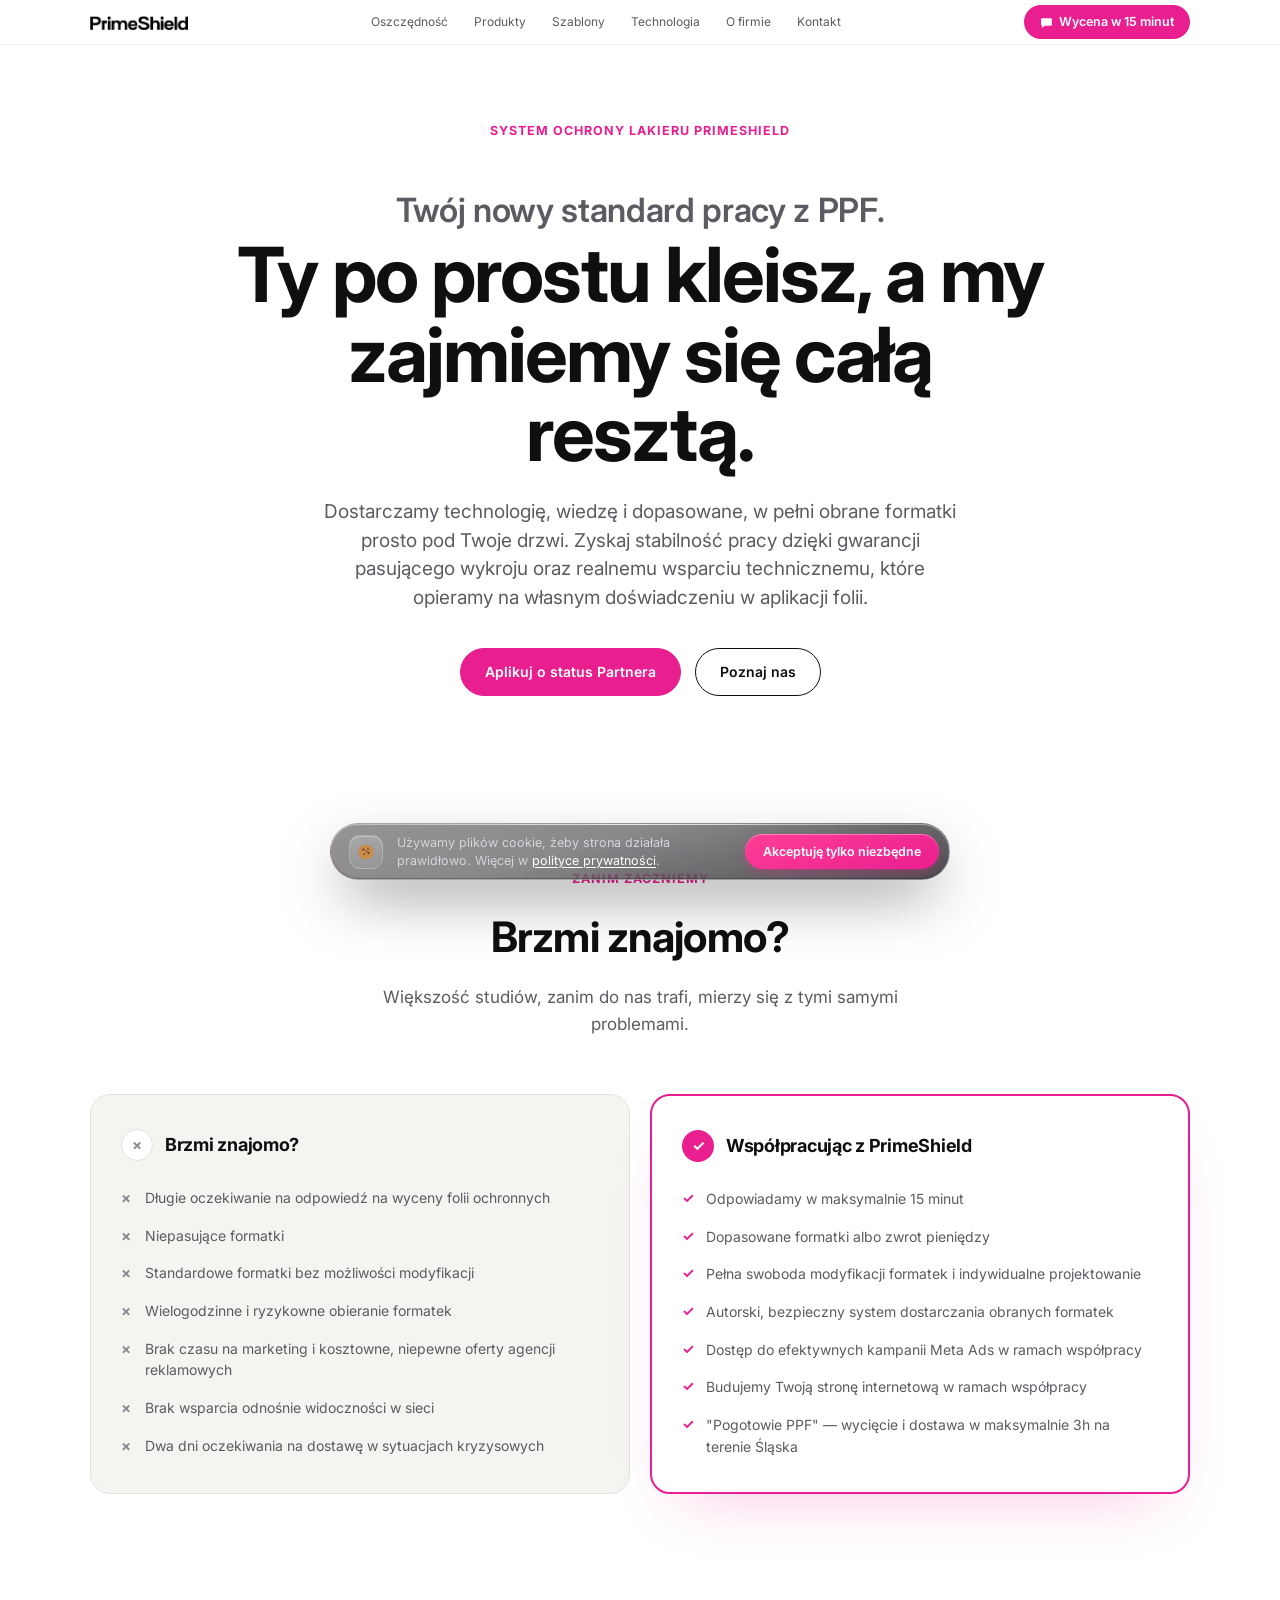
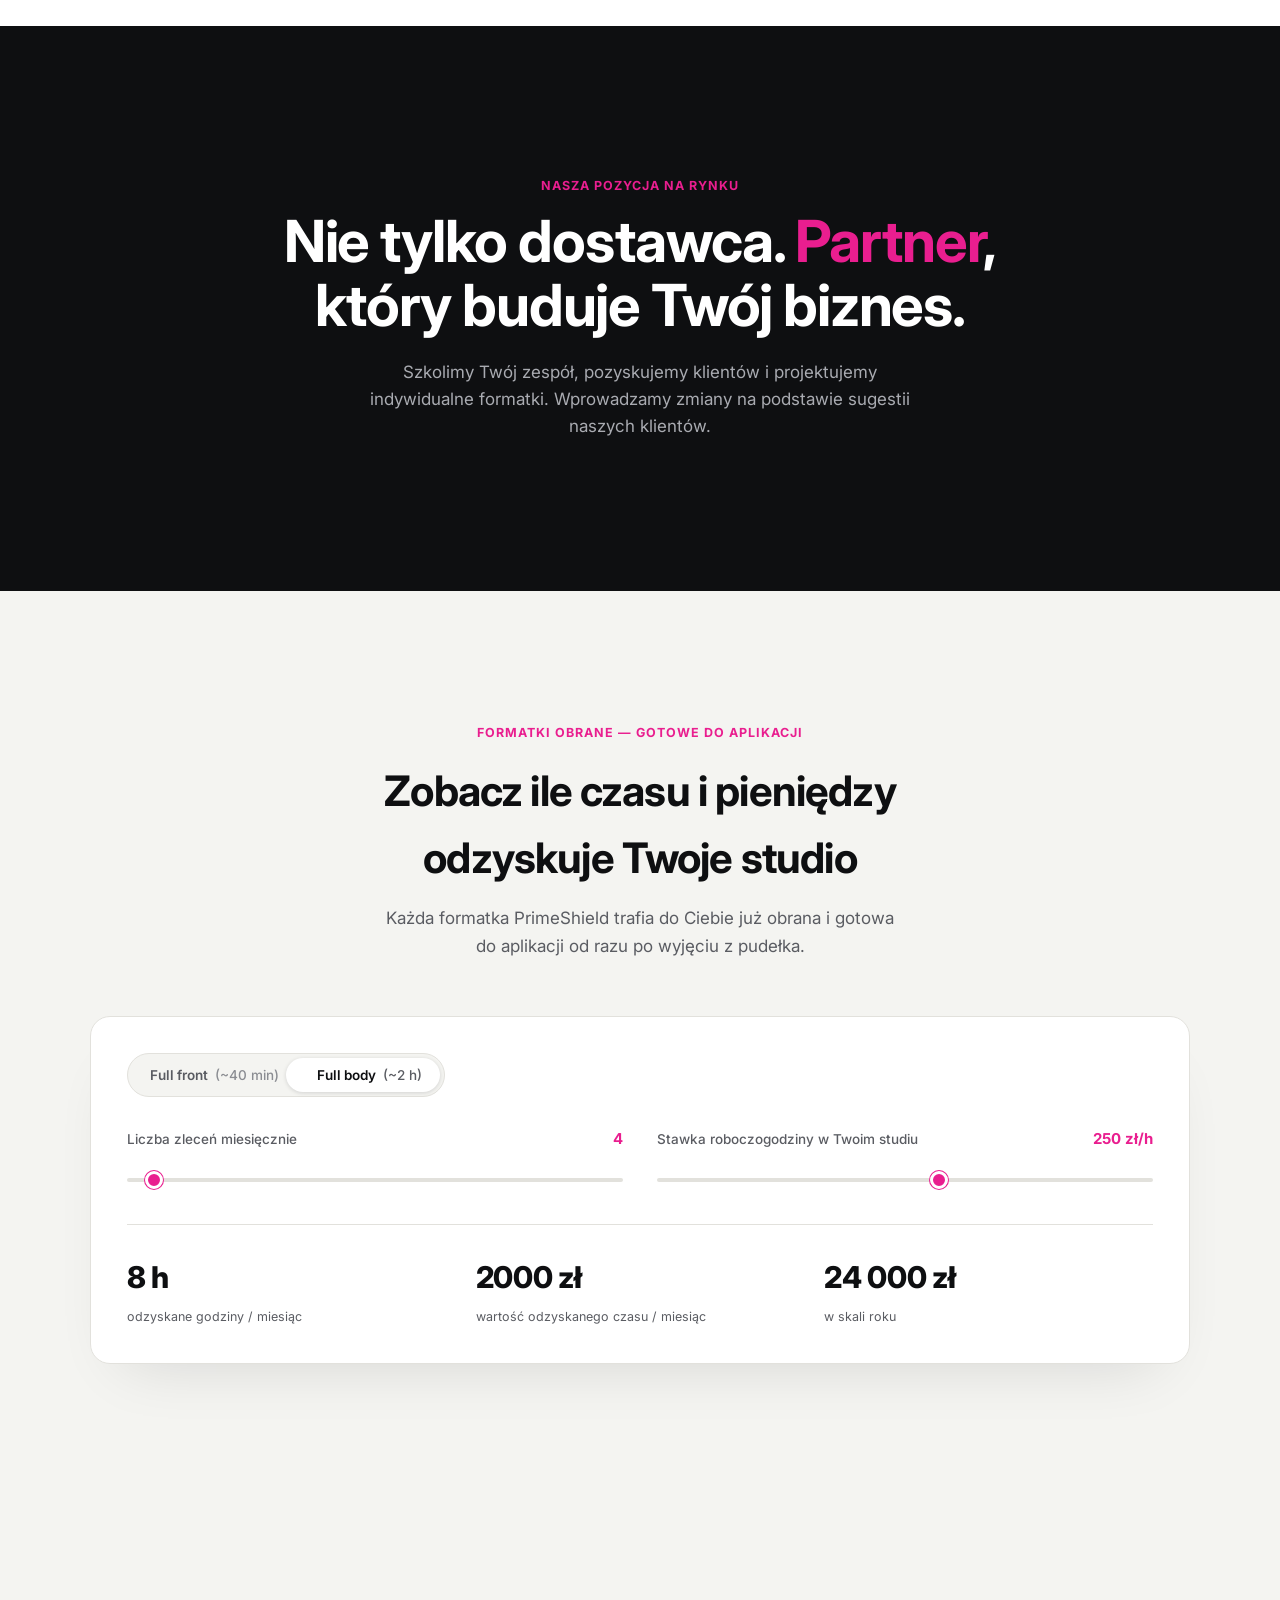
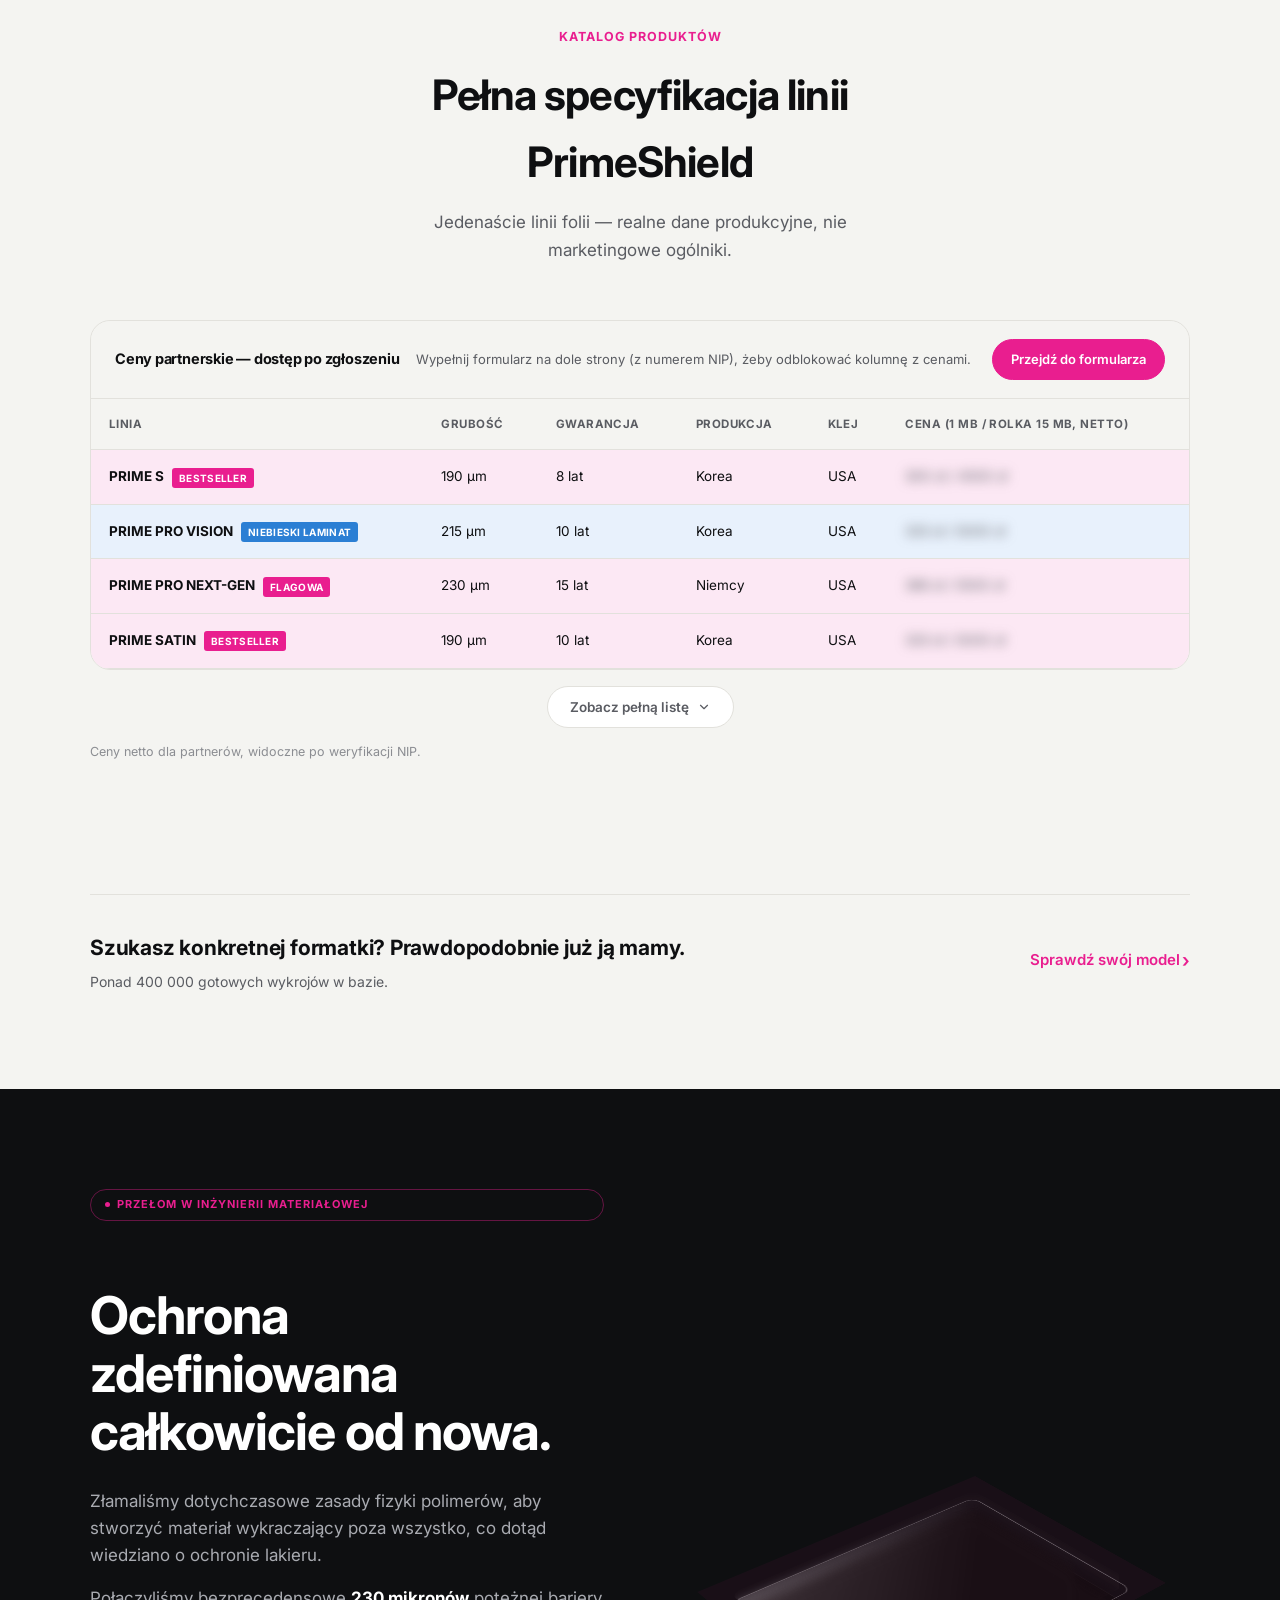
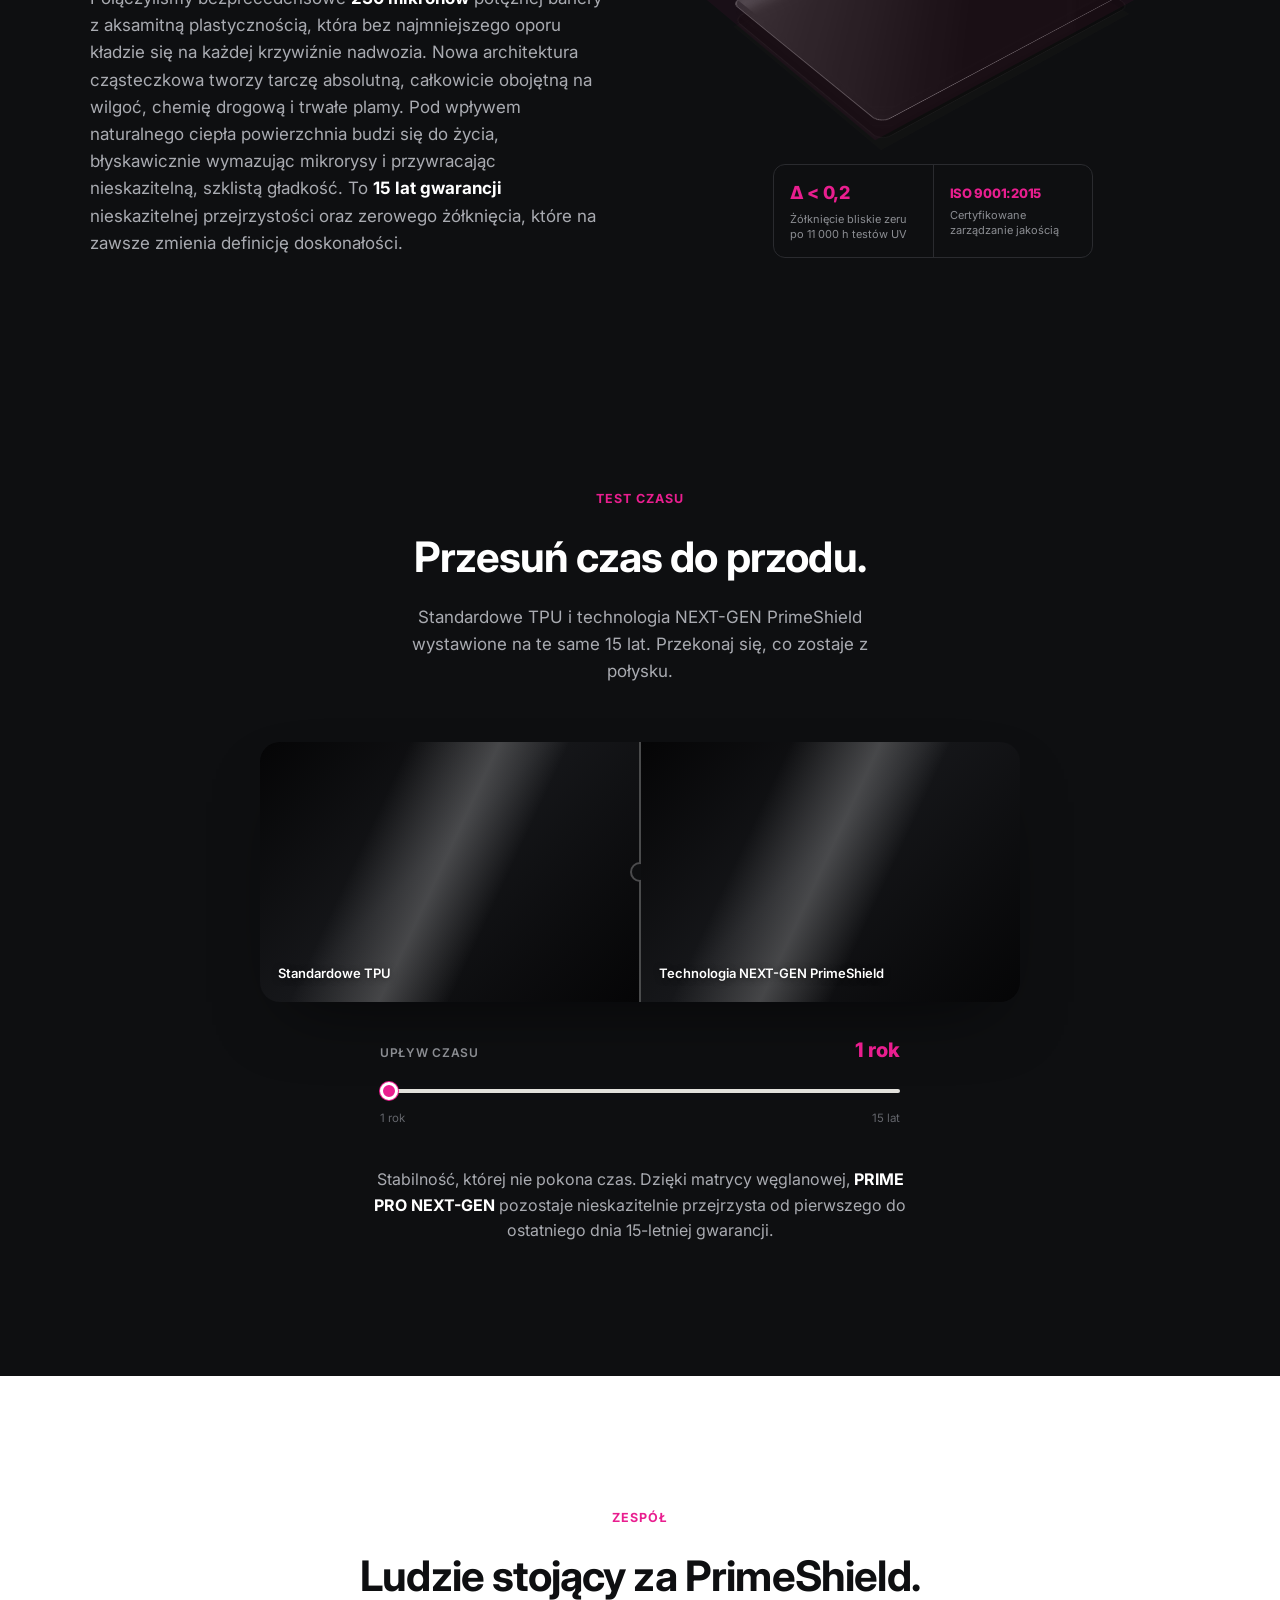
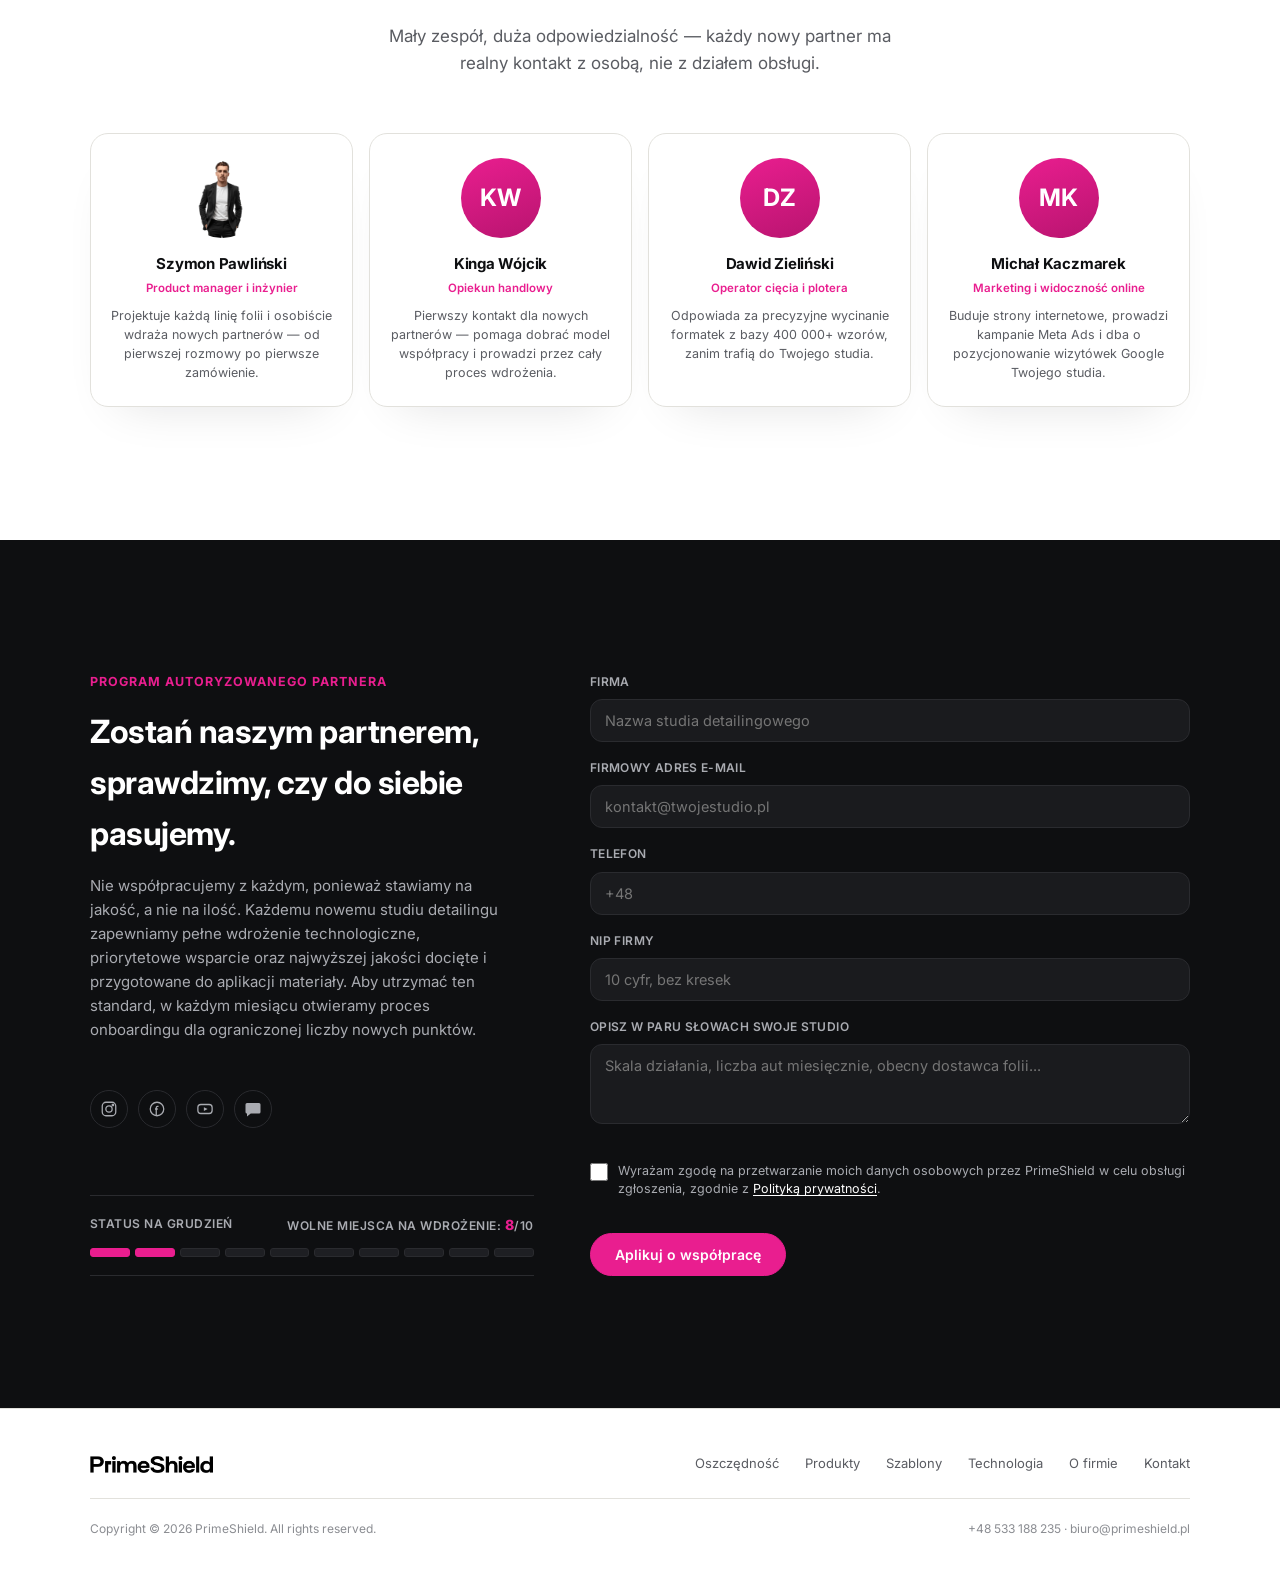
==== commit ac2043c3: "Add files via upload" ====
--- a/index.html
+++ b/index.html
@@ -19,14 +19,36 @@
       <div class="nav-links">
         <a href="#kalkulator">Oszczędność</a>
         <a href="#produkty">Produkty</a>
+        <a href="szablony.html">Szablony</a>
         <a href="#technologia">Technologia</a>
         <a href="#zespol">O firmie</a>
         <a href="#aplikacja">Kontakt</a>
       </div>
       <a href="https://wa.me/48533188235" class="btn pill" target="_blank" rel="noopener"><svg viewBox="0 0 24 24" width="16" height="16" fill="white" aria-hidden="true"><path d="M4 4h16a2 2 0 0 1 2 2v10a2 2 0 0 1-2 2H9l-5 4v-4H4a2 2 0 0 1-2-2V6a2 2 0 0 1 2-2z"/></svg>Wycena w 15 minut</a>
+      <button type="button" class="nav-toggle" id="navToggle" aria-label="Otwórz menu" aria-expanded="false">
+        <svg class="icon-hamburger" viewBox="0 0 24 24" width="22" height="22" fill="none" stroke="currentColor" stroke-width="2" stroke-linecap="round">
+          <line x1="4" y1="7" x2="20" y2="7"/><line x1="4" y1="12" x2="20" y2="12"/><line x1="4" y1="17" x2="20" y2="17"/>
+        </svg>
+        <svg class="icon-close" viewBox="0 0 24 24" width="22" height="22" fill="none" stroke="currentColor" stroke-width="2" stroke-linecap="round">
+          <line x1="5" y1="5" x2="19" y2="19"/><line x1="19" y1="5" x2="5" y2="19"/>
+        </svg>
+      </button>
     </nav>
   </div>
 </header>
+
+<div class="mobile-menu-overlay" id="mobileMenuOverlay" aria-hidden="true">
+  <div class="mobile-menu-inner">
+    <nav class="mobile-menu-links">
+      <a href="#kalkulator">Oszczędność</a>
+      <a href="#produkty">Produkty</a>
+      <a href="szablony.html">Szablony</a>
+      <a href="#technologia">Technologia</a>
+      <a href="#zespol">O firmie</a>
+      <a href="#aplikacja">Kontakt</a>
+    </nav>
+  </div>
+</div>
 
 <section class="hero">
   <div class="wrap">
@@ -160,6 +182,18 @@
   </div>
 </section>
 
+<section class="template-teaser-section alt">
+  <div class="wrap">
+    <a href="szablony.html" class="template-teaser reveal">
+      <div class="tt-copy">
+        <span class="tt-headline">Szukasz konkretnej formatki? Prawdopodobnie już ją mamy.</span>
+        <span class="tt-sub">Ponad 400 000 gotowych wykrojów w bazie.</span>
+      </div>
+      <span class="tt-link">Sprawdź swój model<span class="tt-chevron">›</span></span>
+    </a>
+  </div>
+</section>
+
 <section id="technologia" class="story-section story-dark story-merged">
   <div class="wrap">
     <div class="story-merged-grid">
@@ -168,47 +202,93 @@
         <div class="story-name story-name-left reveal d1">PRIME PRO NEXT-GEN</div>
         <h2 class="story-h2 story-h2-left reveal d2">Ochrona zdefiniowana całkowicie od nowa.</h2>
         <p class="story-p story-p-left reveal d3">Złamaliśmy dotychczasowe zasady fizyki polimerów, aby stworzyć materiał wykraczający poza wszystko, co dotąd wiedziano o ochronie lakieru.</p>
-        <p class="story-p story-p-left reveal d4">Połączyliśmy bezprecedensowe <strong>230 mikronów</strong> potężnej bariery z aksamitną plastycznością, która bez najmniejszego oporu stapia się z każdą krzywizną nadwozia. Nowa architektura cząsteczkowa tworzy tarczę absolutną, całkowicie obojętną na wilgoć, chemię drogową i trwałe plamy. Pod wpływem naturalnego ciepła powierzchnia budzi się do życia, błyskawicznie wymazując mikrorysy i przywracając nieskazitelną, szklistą gładkość. To <strong>15 lat gwarancji</strong> nieskazitelnej przejrzystości oraz zerowego żółknięcia, które na zawsze zmienia definicję doskonałości.</p>
-      </div>
-      <div class="story-merged-visual layers-diagram reveal d2" aria-hidden="true">
-        <svg viewBox="0 0 460 300" class="layers-svg">
-          <g class="layer-band" style="animation-delay:.05s">
-            <rect x="15" y="14" width="170" height="18" rx="3" fill="rgba(233,30,143,0.14)" stroke="#e91e8f" stroke-width="1.5"/>
-            <line x1="185" y1="23" x2="212" y2="23" stroke="#3a3b40" stroke-width="1"/>
-            <text x="219" y="27" font-family="var(--font)" font-size="12.5" font-weight="700" fill="#fff">01 · Folia PET</text>
-          </g>
-          <g class="layer-band" style="animation-delay:.15s">
-            <rect x="15" y="66" width="170" height="18" rx="3" fill="rgba(255,255,255,0.06)" stroke="#3a3b40" stroke-width="1.25"/>
-            <line x1="185" y1="75" x2="212" y2="75" stroke="#3a3b40" stroke-width="1"/>
-            <text x="219" y="79" font-family="var(--font)" font-size="12.5" font-weight="700" fill="#fff">02 · Zintegrowana samoregeneracja</text>
-          </g>
-          <g class="layer-band" style="animation-delay:.25s">
-            <rect x="15" y="118" width="170" height="24" rx="3" fill="rgba(255,255,255,0.09)" stroke="#3a3b40" stroke-width="1.25"/>
-            <line x1="185" y1="130" x2="212" y2="130" stroke="#3a3b40" stroke-width="1"/>
-            <text x="219" y="134" font-family="var(--font)" font-size="12.5" font-weight="700" fill="#fff">03 · Warstwa poliwęglanowa TPU</text>
-          </g>
-          <g class="layer-band" style="animation-delay:.35s">
-            <rect x="15" y="176" width="170" height="14" rx="3" fill="rgba(255,255,255,0.06)" stroke="#3a3b40" stroke-width="1.25"/>
-            <line x1="185" y1="183" x2="212" y2="183" stroke="#3a3b40" stroke-width="1"/>
-            <text x="219" y="187" font-family="var(--font)" font-size="12.5" font-weight="700" fill="#fff">04 · Bezwonny klej</text>
-          </g>
-          <g class="layer-band" style="animation-delay:.45s">
-            <rect x="15" y="220" width="170" height="18" rx="3" fill="none" stroke="#5a5c62" stroke-width="1.25" stroke-dasharray="4 3"/>
-            <line x1="185" y1="229" x2="212" y2="229" stroke="#3a3b40" stroke-width="1"/>
-            <text x="219" y="233" font-family="var(--font)" font-size="12.5" font-weight="700" fill="#8b8d92">05 · Folia PET (release)</text>
-          </g>
-        </svg>
-        <div class="layers-stat">
-          <div class="ls-num">Δ &lt; 0,2</div>
-          <div class="ls-text">Żółknięcie bliskie zeru — po 11 000 godzinach testów UV zmiana koloru pozostaje poniżej progu widocznego okiem.</div>
-        </div>
-        <div class="iso-badge">
-          <span>ISO 9001:2015</span>
-          <span class="iso-sep">·</span>
-          <span>Certyfikowane zarządzanie jakością</span>
-        </div>
-      </div>
-    </div>
+        <p class="story-p story-p-left reveal d4">Połączyliśmy bezprecedensowe <strong>230 mikronów</strong> potężnej bariery z aksamitną plastycznością, która bez najmniejszego oporu kładzie się na każdej krzywiźnie nadwozia. Nowa architektura cząsteczkowa tworzy tarczę absolutną, całkowicie obojętną na wilgoć, chemię drogową i trwałe plamy. Pod wpływem naturalnego ciepła powierzchnia budzi się do życia, błyskawicznie wymazując mikrorysy i przywracając nieskazitelną, szklistą gładkość. To <strong>15 lat gwarancji</strong> nieskazitelnej przejrzystości oraz zerowego żółknięcia, które na zawsze zmienia definicję doskonałości.</p>
+      </div>
+      <div class="story-merged-visual reveal d2">
+        <div class="teardown-scene">
+          <div class="teardown-wrapper">
+            <div class="layer layer-5">
+              <div class="content">
+                <span class="num">05</span>
+                <h4 class="title">Folia PET (release)</h4>
+              </div>
+            </div>
+            <div class="layer layer-4">
+              <div class="content">
+                <span class="num">04</span>
+                <h4 class="title">Bezwonny klej</h4>
+              </div>
+            </div>
+            <div class="layer layer-3">
+              <div class="content">
+                <span class="num">03</span>
+                <h4 class="title">Warstwa poliwęglanowa TPU</h4>
+              </div>
+            </div>
+            <div class="layer layer-2">
+              <div class="content">
+                <span class="num">02</span>
+                <h4 class="title">Zintegrowana samoregeneracja</h4>
+              </div>
+            </div>
+            <div class="layer layer-1">
+              <div class="content">
+                <span class="num">01</span>
+                <h4 class="title">Folia PET</h4>
+              </div>
+            </div>
+          </div>
+        </div>
+        <div class="visual-stats">
+          <div class="visual-stat-item">
+            <span class="vs-num">Δ &lt; 0,2</span>
+            <span class="vs-text">Żółknięcie bliskie zeru po 11 000 h testów UV</span>
+          </div>
+          <div class="vs-sep"></div>
+          <div class="visual-stat-item">
+            <span class="vs-num vs-num-sm">ISO 9001:2015</span>
+            <span class="vs-text">Certyfikowane zarządzanie jakością</span>
+          </div>
+        </div>
+      </div>
+    </div>
+  </div>
+</section>
+
+<section id="test-czasu" class="story-dark">
+  <div class="wrap">
+    <div class="section-head">
+      <div class="eyebrow reveal">Test czasu</div>
+      <h2 class="reveal d1">Przesuń czas do przodu.</h2>
+      <p class="reveal d2">Standardowe TPU i technologia NEXT-GEN PrimeShield wystawione na te same 15 lat. Przekonaj się, co zostaje z połysku.</p>
+    </div>
+
+    <div class="tpu-compare-panel reveal d2">
+      <div class="tpu-half tpu-left" id="tpuLeft">
+        <div class="tpu-gloss" id="tpuGloss"></div>
+        <div class="tpu-yellow" id="tpuYellow"></div>
+        <div class="tpu-stains" id="tpuStains"></div>
+        <span class="tpu-label">Standardowe TPU</span>
+      </div>
+      <div class="tpu-divider" aria-hidden="true">
+        <svg viewBox="0 0 24 24" width="20" height="20" fill="none" stroke="#fff" stroke-width="2" stroke-linecap="round" stroke-linejoin="round"><polyline points="8 5 3 12 8 19"/><polyline points="16 5 21 12 16 19"/></svg>
+      </div>
+      <div class="tpu-half tpu-right">
+        <div class="tpu-gloss"></div>
+        <span class="tpu-label">Technologia NEXT-GEN PrimeShield</span>
+      </div>
+    </div>
+
+    <div class="tpu-timeline reveal d3">
+      <div class="tpu-timeline-top">
+        <span class="tpu-timeline-caption">Upływ czasu</span>
+        <span class="tpu-timeline-year" id="tpuYearVal">1 rok</span>
+      </div>
+      <input type="range" id="tpuYearSlider" class="tpu-range" min="1" max="15" value="1" step="1" aria-label="Liczba lat eksploatacji">
+      <div class="tpu-timeline-ends"><span>1 rok</span><span>15 lat</span></div>
+    </div>
+
+    <p class="tpu-caption reveal d4">Stabilność, której nie pokona czas. Dzięki matrycy węglanowej, <strong>PRIME PRO NEXT-GEN</strong> pozostaje nieskazitelnie przejrzysta od pierwszego do ostatniego dnia 15-letniej gwarancji.</p>
   </div>
 </section>
 
@@ -304,6 +384,7 @@
       <div class="foot-links">
         <a href="#kalkulator">Oszczędność</a>
         <a href="#produkty">Produkty</a>
+        <a href="szablony.html">Szablony</a>
         <a href="#technologia">Technologia</a>
         <a href="#zespol">O firmie</a>
         <a href="#aplikacja">Kontakt</a>
@@ -315,6 +396,11 @@
     </div>
   </div>
 </footer>
+
+<a href="https://wa.me/48533188235" class="mobile-cta-float" target="_blank" rel="noopener" aria-label="Wycena w 15 minut przez WhatsApp">
+  <svg viewBox="0 0 24 24" width="16" height="16" fill="white" aria-hidden="true"><path d="M4 4h16a2 2 0 0 1 2 2v10a2 2 0 0 1-2 2H9l-5 4v-4H4a2 2 0 0 1-2-2V6a2 2 0 0 1 2-2z"/></svg>
+  Wycena w 15 minut
+</a>
 
 <div class="cookie-toast" id="cookieToast" role="dialog" aria-label="Zgoda na pliki cookie">
   <div class="cookie-icon" aria-hidden="true">
--- a/style.css
+++ b/style.css
@@ -37,12 +37,68 @@
     backdrop-filter:blur(20px) saturate(180%);
     border-bottom:1px solid rgba(0,0,0,0.06);
   }
-  nav{display:flex;align-items:center;justify-content:space-between;height:44px;padding:0;}
+  nav{display:flex;align-items:center;justify-content:space-between;height:44px;padding:0;position:relative;}
   .logo{display:flex;align-items:center;gap:10px;}
   .logo img{height:16px;width:auto;}
   .nav-links{display:flex;gap:26px;font-size:12px;font-weight:400;color:var(--ink-soft);}
   .nav-links a:hover{color:var(--ink);}
-  @media (max-width:800px){ .nav-links{display:none;} }
+  .nav-toggle{display:none;background:none;border:none;color:var(--ink);cursor:pointer;padding:6px;margin-left:8px;}
+  @media (max-width:800px){
+    .nav-toggle{display:flex;align-items:center;justify-content:center;}
+    .nav-links{display:none;}
+    nav > .btn.pill{display:none;}
+  }
+
+  /* Pełnoekranowe menu mobilne — styl Apple */
+  .mobile-menu-overlay{
+    display:none;position:fixed;inset:0;z-index:49;
+    background:rgba(255,255,255,0.98);
+    -webkit-backdrop-filter:blur(24px) saturate(180%);
+    backdrop-filter:blur(24px) saturate(180%);
+    padding-top:60px;
+    opacity:0;transform:translateY(-12px);
+    transition:opacity .4s cubic-bezier(.16,1,.3,1), transform .4s cubic-bezier(.16,1,.3,1);
+  }
+  .mobile-menu-overlay.open{opacity:1;transform:none;}
+  @media (max-width:800px){ .mobile-menu-overlay{display:block;} }
+  @media (min-width:801px){ .mobile-menu-overlay{display:none !important;} }
+
+  .mobile-menu-inner{padding:32px 32px 40px;}
+  .mobile-menu-label{
+    display:block;font-size:13px;font-weight:500;color:#86868b;
+    letter-spacing:0.01em;margin-bottom:20px;
+  }
+  .mobile-menu-links{display:flex;flex-direction:column;}
+  .mobile-menu-links a{
+    font-size:28px;font-weight:700;color:var(--ink);letter-spacing:-0.02em;
+    padding:14px 0;border-bottom:1px solid rgba(0,0,0,0.07);
+    transition:color .15s ease;
+  }
+  .mobile-menu-links a:last-child{border-bottom:none;}
+  .mobile-menu-links a:hover{color:var(--magenta);}
+
+  .icon-hamburger{display:block;}
+  .icon-close{display:none;}
+  .nav-toggle.open .icon-hamburger{display:none;}
+  .nav-toggle.open .icon-close{display:block;}
+
+  /* Pływający przycisk wyceny — tylko mobile, na dole ekranu */
+  .mobile-cta-float{display:none;}
+  @media (max-width:800px){
+    .mobile-cta-float{
+      display:flex;align-items:center;gap:8px;
+      position:fixed;bottom:20px;left:50%;transform:translateX(-50%);
+      z-index:150;background:var(--magenta);color:#fff;
+      padding:13px 22px;border-radius:999px;
+      font-family:var(--font);font-weight:700;font-size:13.5px;
+      box-shadow:0 14px 30px -10px rgba(233,30,143,0.55);
+      text-decoration:none;
+      transition:transform .15s cubic-bezier(.16,1,.3,1), background .2s ease;
+    }
+    .mobile-cta-float:hover{background:var(--magenta-deep);}
+    .mobile-cta-float:active{transform:translateX(-50%) scale(0.96);}
+    .cookie-toast{bottom:86px;}
+  }
   .btn{
     display:inline-flex;align-items:center;gap:8px;font-family:var(--font);font-size:14px;font-weight:600;
     padding:12px 24px;border-radius:999px;border:1.5px solid var(--ink);color:var(--ink);background:transparent;
@@ -88,7 +144,8 @@
   /* COMPARISON */
   .compare-grid{display:grid;grid-template-columns:1fr 1fr;gap:20px;}
   @media (max-width:760px){ .compare-grid{grid-template-columns:1fr;} }
-  .compare-col{border:1px solid var(--border);border-radius:20px;padding:34px 30px;background:var(--white);transition:transform .35s cubic-bezier(.16,1,.3,1), box-shadow .35s cubic-bezier(.16,1,.3,1);}
+  .compare-col{border:1px solid var(--border);border-radius:20px;padding:34px 30px;background:var(--white);}
+  .compare-col.reveal{transition:opacity .9s cubic-bezier(.16,1,.3,1), transform .6s cubic-bezier(.16,1,.3,1), box-shadow .6s cubic-bezier(.16,1,.3,1);}
   .compare-col.reveal:hover{transform:scale(1.035);box-shadow:0 24px 50px -20px rgba(15,16,18,0.2);}
   .compare-bad{background:var(--offwhite);}
   .compare-good{border:2px solid var(--magenta);box-shadow:0 30px 60px -32px rgba(233,30,143,0.28);}
@@ -135,8 +192,9 @@
   .seg-btn span{font-weight:500;color:var(--ink-mute);margin-left:4px;}
   .seg-btn.active{color:var(--ink);}
   .seg-btn.active span{color:var(--ink-soft);}
-  .calc-box{border:1px solid var(--border);border-radius:20px;padding:36px;background:var(--white);box-shadow:0 30px 60px -34px rgba(15,16,18,0.14);transition:transform .35s cubic-bezier(.16,1,.3,1);}
-  .calc-box.reveal:hover{transform:scale(1.02);}
+  .calc-box{border:1px solid var(--border);border-radius:20px;padding:36px;background:var(--white);box-shadow:0 30px 60px -34px rgba(15,16,18,0.14);}
+  .calc-box.reveal{transition:opacity .9s cubic-bezier(.16,1,.3,1), transform .6s cubic-bezier(.16,1,.3,1), box-shadow .6s cubic-bezier(.16,1,.3,1);}
+  .calc-box.reveal:hover{transform:scale(1.02);box-shadow:0 24px 50px -18px rgba(15,16,18,0.2);}
   @media (max-width:700px){ .calc-box{padding:24px;} }
   .calc-inputs{display:grid;grid-template-columns:1fr 1fr;gap:34px;margin-bottom:34px;}
   @media (max-width:700px){ .calc-inputs{grid-template-columns:1fr;gap:24px;} }
@@ -155,7 +213,8 @@
   /* PILLARS SELECTOR */
 
   /* PRODUCT MATRIX */
-  .table-scroll{overflow-x:auto;border:1px solid var(--border);border-radius:20px;transition:transform .35s cubic-bezier(.16,1,.3,1), box-shadow .35s cubic-bezier(.16,1,.3,1);}
+  .table-scroll{overflow-x:auto;border:1px solid var(--border);border-radius:20px;}
+  .table-scroll.reveal{transition:opacity .9s cubic-bezier(.16,1,.3,1), transform .6s cubic-bezier(.16,1,.3,1), box-shadow .6s cubic-bezier(.16,1,.3,1);}
   .table-scroll.reveal:hover{transform:scale(1.015);box-shadow:0 24px 50px -22px rgba(15,16,18,0.18);}
   .price-gate-wrap{}
   .price-gate{
@@ -209,6 +268,31 @@
   .flagtag.blue{background:#2b7fd4;}
   .price{color:var(--ink-soft);}
   .table-note{font-size:12.5px;color:var(--ink-mute);margin-top:14px;}
+  .template-teaser-section{padding:0 0 96px;}
+  .template-teaser{
+    display:flex;align-items:center;justify-content:space-between;flex-wrap:wrap;gap:16px;
+    padding-top:36px;border-top:1px solid var(--border);
+  }
+  .tt-copy{display:flex;flex-direction:column;gap:6px;}
+  .tt-headline{font-size:21px;font-weight:700;color:var(--ink);letter-spacing:-0.01em;}
+  .tt-sub{font-size:14px;color:var(--ink-soft);}
+  .tt-link{
+    flex:none;display:flex;align-items:center;gap:2px;
+    font-size:15px;font-weight:600;color:var(--magenta);
+    border-bottom:1.5px solid transparent;padding-bottom:2px;
+    transition:border-color .3s ease;
+  }
+  .template-teaser:hover .tt-link{border-color:var(--magenta);}
+  .tt-chevron{font-size:19px;transition:transform .3s cubic-bezier(.16,1,.3,1);line-height:1;}
+  .template-teaser:hover .tt-chevron{transform:translateX(4px);}
+  .template-search-frame{
+    border:1px solid var(--border);border-radius:20px;overflow:hidden;
+    background:var(--offwhite);box-shadow:0 30px 60px -34px rgba(15,16,18,0.14);
+  }
+  .template-search-frame iframe{
+    width:100%;height:900px;border:none;display:block;
+  }
+  @media (max-width:700px){ .template-search-frame iframe{height:760px;} }
   #priceTableBody tr.row-extra{display:none;}
   #priceTableBody tr.row-extra.pre-show{display:table-row;opacity:0;transform:translateY(-10px);}
   #priceTableBody tr.row-extra.pre-show.show{
@@ -248,17 +332,95 @@
   }
   .story-dark{background:var(--ink);color:#fff;}
 
+  /* TEST CZASU — suwak starzenia TPU vs PCU */
+  #test-czasu .section-head h2{color:#fff;}
+  #test-czasu .section-head p{color:#a9abb1;}
+  .tpu-compare-panel{
+    display:flex;align-items:stretch;max-width:760px;margin:0 auto 32px;
+    border-radius:20px;overflow:hidden;height:260px;
+    box-shadow:0 30px 70px -30px rgba(0,0,0,0.6);
+  }
+  .tpu-half{
+    flex:1;position:relative;overflow:hidden;
+    background:linear-gradient(135deg, #050506 0%, #16171a 45%, #050506 100%);
+    display:flex;align-items:flex-end;padding:18px;
+    transition:filter .5s ease-out;
+  }
+  .tpu-gloss{
+    position:absolute;inset:0;
+    background:linear-gradient(115deg, transparent 30%, rgba(255,255,255,0.22) 48%, transparent 62%);
+    transition:opacity .5s ease-out;
+  }
+  .tpu-yellow{
+    position:absolute;inset:0;background:linear-gradient(160deg, rgba(214,168,40,0.5), rgba(120,80,10,0.35));
+    opacity:0;transition:opacity .5s ease-out;mix-blend-mode:multiply;
+  }
+  .tpu-stains{
+    position:absolute;inset:0;opacity:0;transition:opacity .6s ease-out;mix-blend-mode:screen;
+    background:
+      radial-gradient(ellipse 46px 28px at 22% 32%, rgba(255,255,255,0.55), transparent 72%),
+      radial-gradient(ellipse 34px 24px at 68% 58%, rgba(255,255,255,0.45), transparent 72%),
+      radial-gradient(ellipse 30px 40px at 42% 78%, rgba(255,255,255,0.5), transparent 72%),
+      radial-gradient(ellipse 24px 24px at 82% 22%, rgba(255,255,255,0.45), transparent 72%),
+      radial-gradient(ellipse 18px 26px at 12% 65%, rgba(255,255,255,0.38), transparent 72%);
+  }
+  .tpu-label{position:relative;z-index:2;font-size:13px;font-weight:600;color:#fff;text-shadow:0 1px 6px rgba(0,0,0,0.5);}
+  .tpu-divider{
+    flex:none;width:2px;background:rgba(255,255,255,0.25);position:relative;
+    display:flex;align-items:center;justify-content:center;
+  }
+  .tpu-divider svg{
+    position:absolute;background:var(--ink);border-radius:50%;padding:8px;
+    border:2px solid rgba(255,255,255,0.25);
+  }
+  @media (max-width:600px){ .tpu-compare-panel{height:200px;} .tpu-label{font-size:11.5px;} }
+
+  .tpu-timeline{max-width:520px;margin:0 auto 40px;}
+  .tpu-timeline-top{display:flex;justify-content:space-between;align-items:baseline;margin-bottom:10px;}
+  .tpu-timeline-caption{font-size:12px;font-weight:600;color:#8b8d92;text-transform:uppercase;letter-spacing:0.06em;}
+  .tpu-timeline-year{font-size:20px;font-weight:800;color:var(--magenta);}
+  .tpu-range{
+    -webkit-appearance:none;appearance:none;width:100%;height:4px;border-radius:999px;
+    background:linear-gradient(90deg, var(--magenta) 0%, var(--magenta) var(--tpu-fill, 0%), #2a2b2f var(--tpu-fill, 0%), #2a2b2f 100%);
+    outline:none;cursor:pointer;touch-action:none;
+  }
+  .tpu-range::-webkit-slider-thumb{
+    -webkit-appearance:none;appearance:none;width:28px;height:28px;border-radius:50%;
+    background:#fff;box-shadow:0 2px 8px rgba(0,0,0,0.4);cursor:pointer;
+    transition:transform .15s cubic-bezier(.16,1,.3,1);
+  }
+  .tpu-range::-webkit-slider-thumb:active{transform:scale(1.15);}
+  .tpu-range::-moz-range-thumb{
+    width:28px;height:28px;border-radius:50%;background:#fff;border:none;
+    box-shadow:0 2px 8px rgba(0,0,0,0.4);cursor:pointer;
+  }
+  .tpu-timeline-ends{display:flex;justify-content:space-between;font-size:11.5px;color:#63656b;margin-top:8px;}
+
+  .tpu-caption{max-width:560px;margin:0 auto;text-align:center;font-size:16px;line-height:1.6;color:#a9abb1;}
+  .tpu-caption strong{color:#fff;font-weight:700;}
+
+
   /* MERGED STORY SEGMENT — dwukolumnowy układ */
-  .story-merged{min-height:auto;padding:110px 0;}
+  .story-merged{min-height:auto;padding:100px 0;}
   .story-merged-grid{
-    display:grid;grid-template-columns:1.05fr 0.95fr;gap:64px;align-items:center;
-  }
-  @media (max-width:900px){ .story-merged-grid{grid-template-columns:1fr;gap:48px;} }
-  .story-merged-text{text-align:left;}
-  .story-name-left{font-size:clamp(30px,4.6vw,48px);margin-left:0;}
-  .story-h2-left{text-align:left;margin:0 0 22px;font-size:clamp(26px,3.4vw,38px);}
-  .story-p-left{text-align:left;margin:0 0 16px;max-width:none;}
-  .story-merged-visual{display:block;}
+    display:grid;grid-template-columns:1fr 1fr;gap:72px;align-items:end;
+  }
+  @media (max-width:900px){ .story-merged-grid{grid-template-columns:1fr;gap:40px;} }
+  .story-merged-text{text-align:left;display:flex;flex-direction:column;gap:0;}
+  .text-stats{margin-top:32px;padding-top:24px;border-top:1px solid #2a2b2f;}
+  .story-name-left{font-size:clamp(24px,3.4vw,36px);margin-left:0;margin-bottom:12px;}
+  .story-h2-left{text-align:left;margin:0 0 20px;font-size:clamp(22px,2.8vw,32px);}
+  .story-p-left{text-align:left;margin:0 0 14px;max-width:none;font-size:16px;}
+  .story-merged-visual{display:flex;flex-direction:column;align-items:center;}
+  .visual-stats{
+    display:flex;align-items:center;gap:0;width:100%;max-width:320px;
+    margin-top:20px;border:1px solid #2a2b2f;border-radius:12px;overflow:hidden;
+  }
+  .visual-stat-item{flex:1;padding:14px 16px;display:flex;flex-direction:column;gap:4px;}
+  .vs-sep{width:1px;background:#2a2b2f;align-self:stretch;}
+  .vs-num{font-size:18px;font-weight:800;color:var(--magenta);letter-spacing:-0.02em;}
+  .vs-num-sm{font-size:13px;}
+  .vs-text{font-size:11px;color:#8b8d92;line-height:1.4;}
   .mv-block{padding:20px 0;}
   .mv-block .story-svg{width:100%;height:auto;display:block;}
   .mv-label{
@@ -280,12 +442,58 @@
   }
   .story-dark .eyebrow{color:var(--magenta);}
   /* LAYERS DIAGRAM */
-  .layers-diagram{width:100%;}
-  .layers-svg{width:100%;height:auto;display:block;}
-  .layer-band{opacity:0;transform:translateX(-14px);}
-  .layers-diagram.reveal.in .layer-band{animation:layerIn .6s cubic-bezier(.16,1,.3,1) both;}
-  @keyframes layerIn{to{opacity:1;transform:translateX(0);}}
-  @media (prefers-reduced-motion:reduce){ .layer-band{animation:none;opacity:1;transform:none;} }
+  /* 3D TEARDOWN */
+  .teardown-scene{perspective:1200px;display:flex;justify-content:center;padding:20px 0 20px;}
+  .teardown-wrapper{
+    position:relative;width:320px;height:240px;
+    transform-style:preserve-3d;
+    transform:rotateX(55deg) rotateZ(-40deg);
+    transition:transform .8s cubic-bezier(.165,.84,.44,1);
+    cursor:crosshair;
+  }
+  .teardown-scene:hover .teardown-wrapper{transform:rotateX(50deg) rotateZ(-30deg) translateY(-20px);}
+  .layer{
+    position:absolute;top:0;left:0;width:100%;height:100%;
+    border-radius:12px;display:flex;align-items:flex-end;
+    padding:16px 20px;box-sizing:border-box;
+    transition:transform .8s cubic-bezier(.165,.84,.44,1), box-shadow .8s ease;
+    backdrop-filter:blur(4px);-webkit-backdrop-filter:blur(4px);
+  }
+  .layer .content{
+    color:#fff;text-shadow:0 2px 10px rgba(0,0,0,0.8);
+    opacity:0;transition:opacity .5s ease;
+  }
+  .teardown-scene:hover .layer .content{opacity:1;transition-delay:.2s;}
+  .layer .num{font-size:13px;font-weight:700;color:#e91e8f;letter-spacing:2px;margin-bottom:4px;display:block;}
+  .layer .title{font-size:16px;font-weight:600;letter-spacing:-.5px;margin:0;}
+  .layer-5{background:rgba(20,20,20,0.6);border:1px dashed rgba(255,255,255,0.2);transform:translateZ(-20px);}
+  .layer-4{background:rgba(10,10,10,0.7);border:1px solid rgba(255,255,255,0.05);transform:translateZ(-10px);}
+  .layer-3{background:linear-gradient(135deg,rgba(255,255,255,.08) 0%,rgba(255,255,255,.02) 100%);border:1px solid rgba(255,255,255,.2);box-shadow:inset 0 0 30px rgba(255,255,255,.05);transform:translateZ(0px);}
+  .layer-2{background:linear-gradient(135deg,rgba(255,255,255,.15) 0%,transparent 60%);border:1px solid rgba(255,255,255,.3);transform:translateZ(10px);}
+  .layer-1{background:rgba(233,30,143,.05);border:2px solid #e91e8f;box-shadow:inset 0 0 20px rgba(233,30,143,.1),0 0 15px rgba(233,30,143,.3);transform:translateZ(20px);}
+  .teardown-scene:hover .layer-5{transform:translateZ(-80px);box-shadow:0 50px 50px rgba(0,0,0,.8);}
+  .teardown-scene:hover .layer-4{transform:translateZ(0px);}
+  .teardown-scene:hover .layer-3{transform:translateZ(80px);}
+  .teardown-scene:hover .layer-2{transform:translateZ(160px);}
+  .teardown-scene:hover .layer-1{transform:translateZ(240px);}
+  @media (max-width:600px){
+    .teardown-wrapper{width:240px;height:180px;}
+    .layer .title{font-size:13px;}
+  }
+  @media (prefers-reduced-motion:reduce){
+    .teardown-wrapper,.layer{transition:none;}
+    .layer .content{opacity:1;}
+  }
+  @media (max-width:800px){
+    .teardown-scene{padding:170px 0 40px;}
+    .teardown-scene .teardown-wrapper{transform:rotateX(50deg) rotateZ(-30deg) translateY(0) !important;}
+    .teardown-scene .layer .content{opacity:1 !important;}
+    .teardown-scene .layer-5{transform:translateZ(-80px) !important;box-shadow:0 50px 50px rgba(0,0,0,.8) !important;}
+    .teardown-scene .layer-4{transform:translateZ(0px) !important;}
+    .teardown-scene .layer-3{transform:translateZ(80px) !important;}
+    .teardown-scene .layer-2{transform:translateZ(160px) !important;}
+    .teardown-scene .layer-1{transform:translateZ(240px) !important;}
+  }
   .layers-stat{
     max-width:none;margin:24px 0 0;display:flex;flex-direction:column;align-items:flex-start;gap:8px;
     border:1px solid #2a2b2f;border-radius:16px;padding:20px 22px;
@@ -321,7 +529,7 @@
     text-align:center;background:var(--white);
     border:1px solid var(--border);border-radius:18px;padding:24px 18px;
     box-shadow:0 24px 48px -30px rgba(15,16,18,0.14);
-    transition:transform .35s cubic-bezier(.16,1,.3,1), box-shadow .35s cubic-bezier(.16,1,.3,1);
+    transition:transform .6s cubic-bezier(.16,1,.3,1), box-shadow .6s cubic-bezier(.16,1,.3,1);
   }
   .team-card:hover{transform:scale(1.025);box-shadow:0 20px 40px -16px rgba(15,16,18,0.2);}
   .team-photo{width:80px;height:80px;border-radius:50%;overflow:hidden;margin:0 auto 14px;}
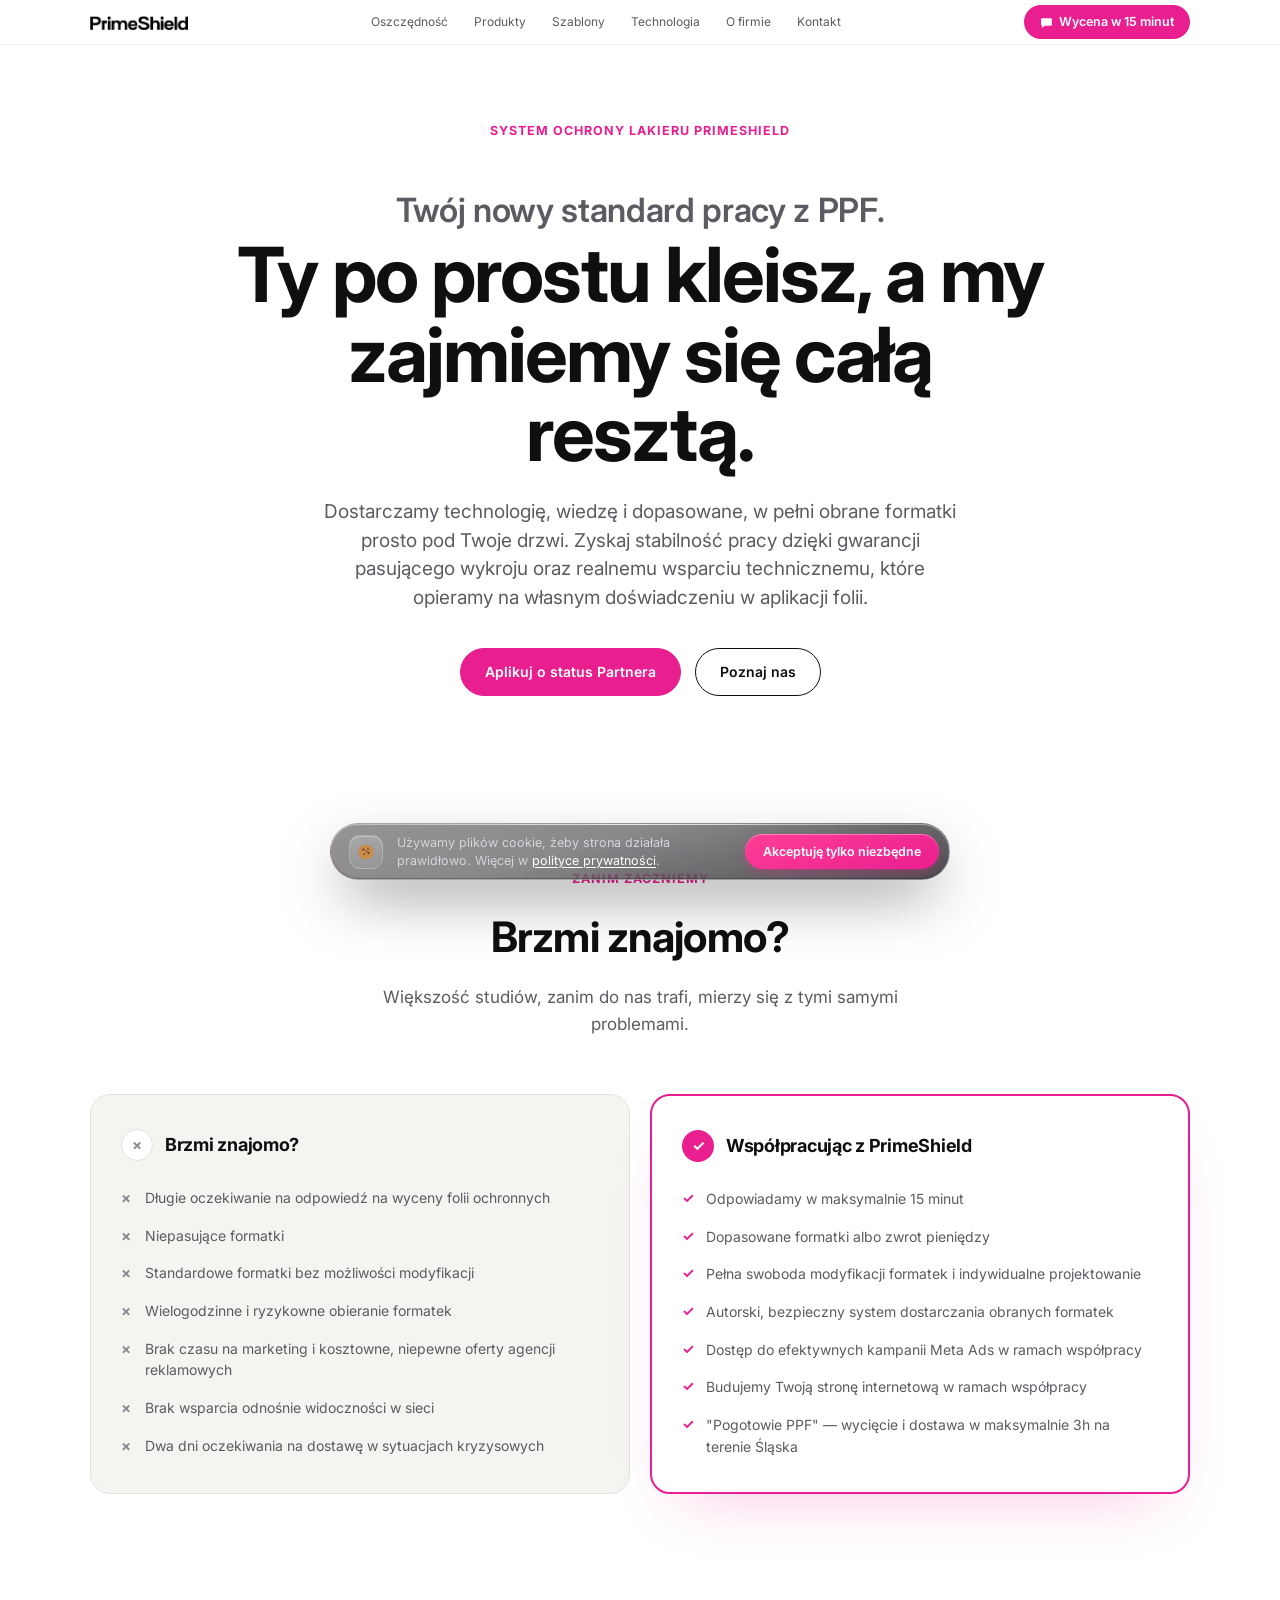
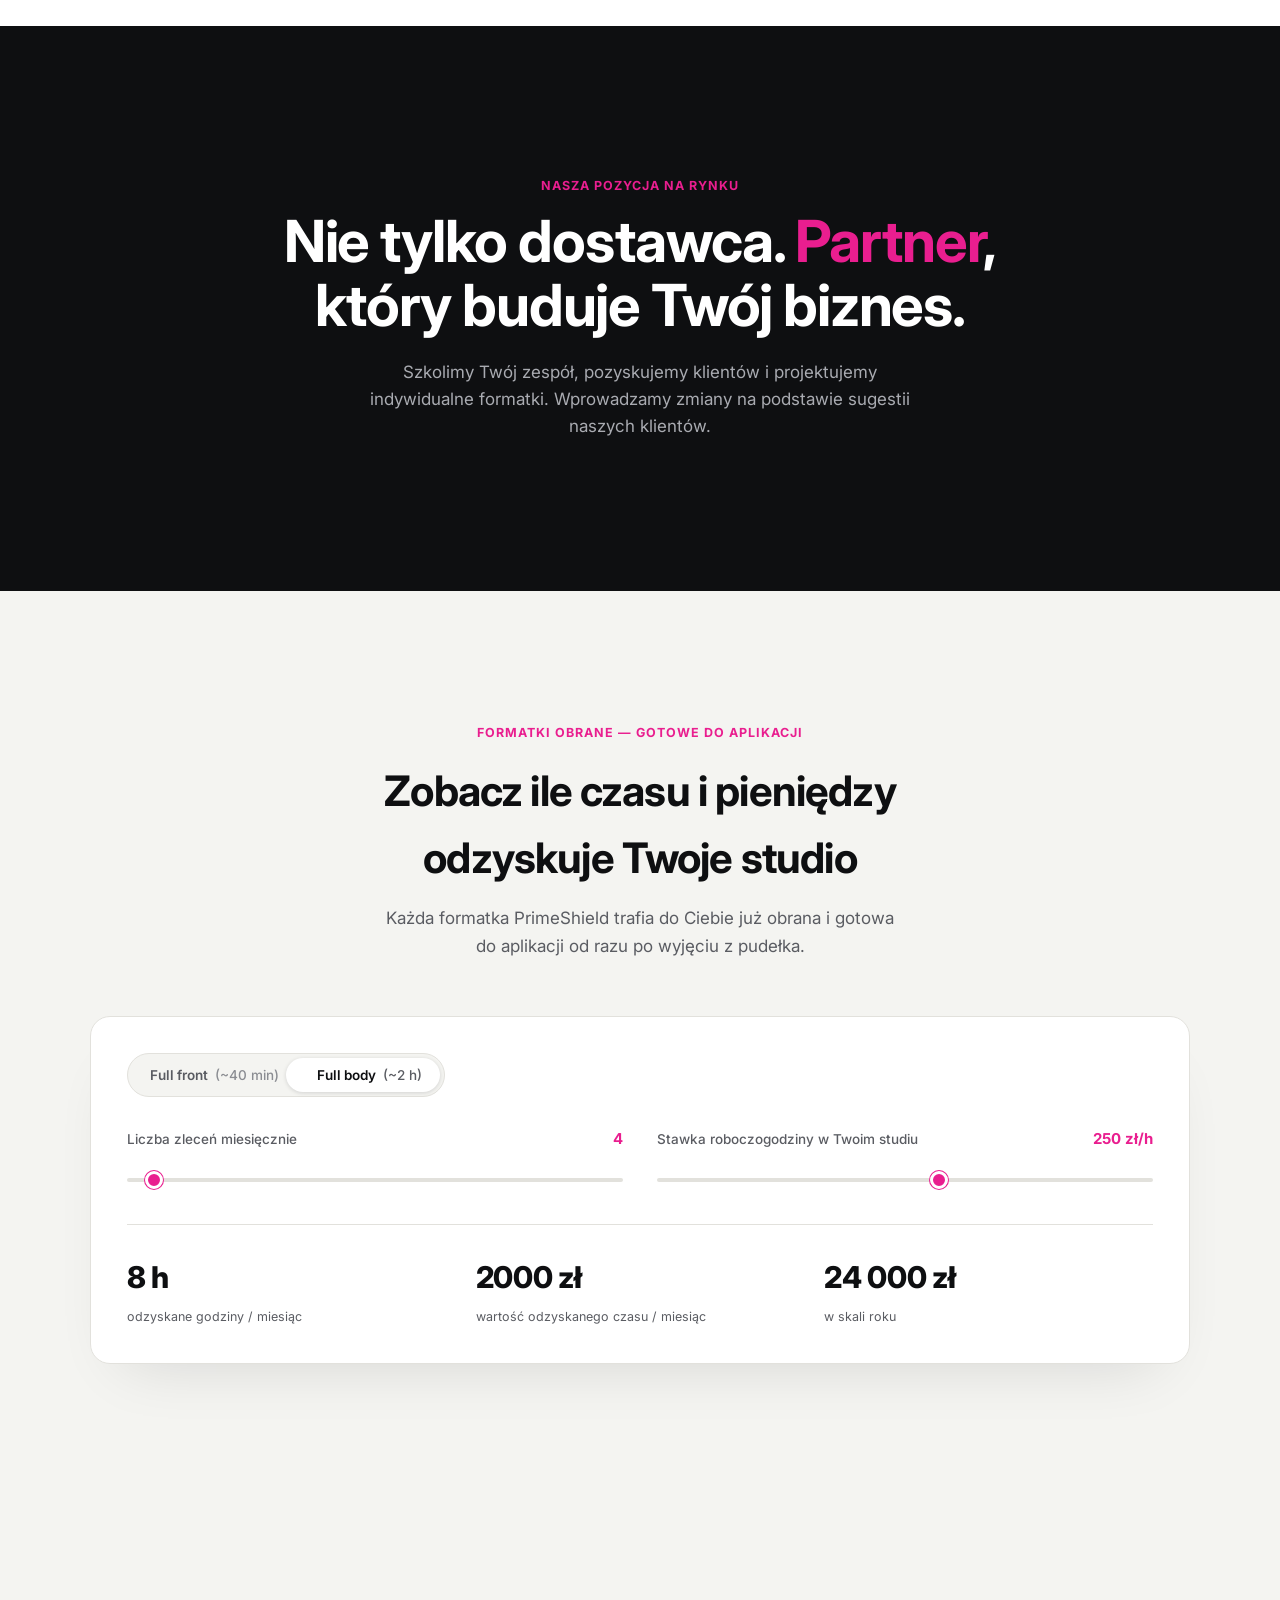
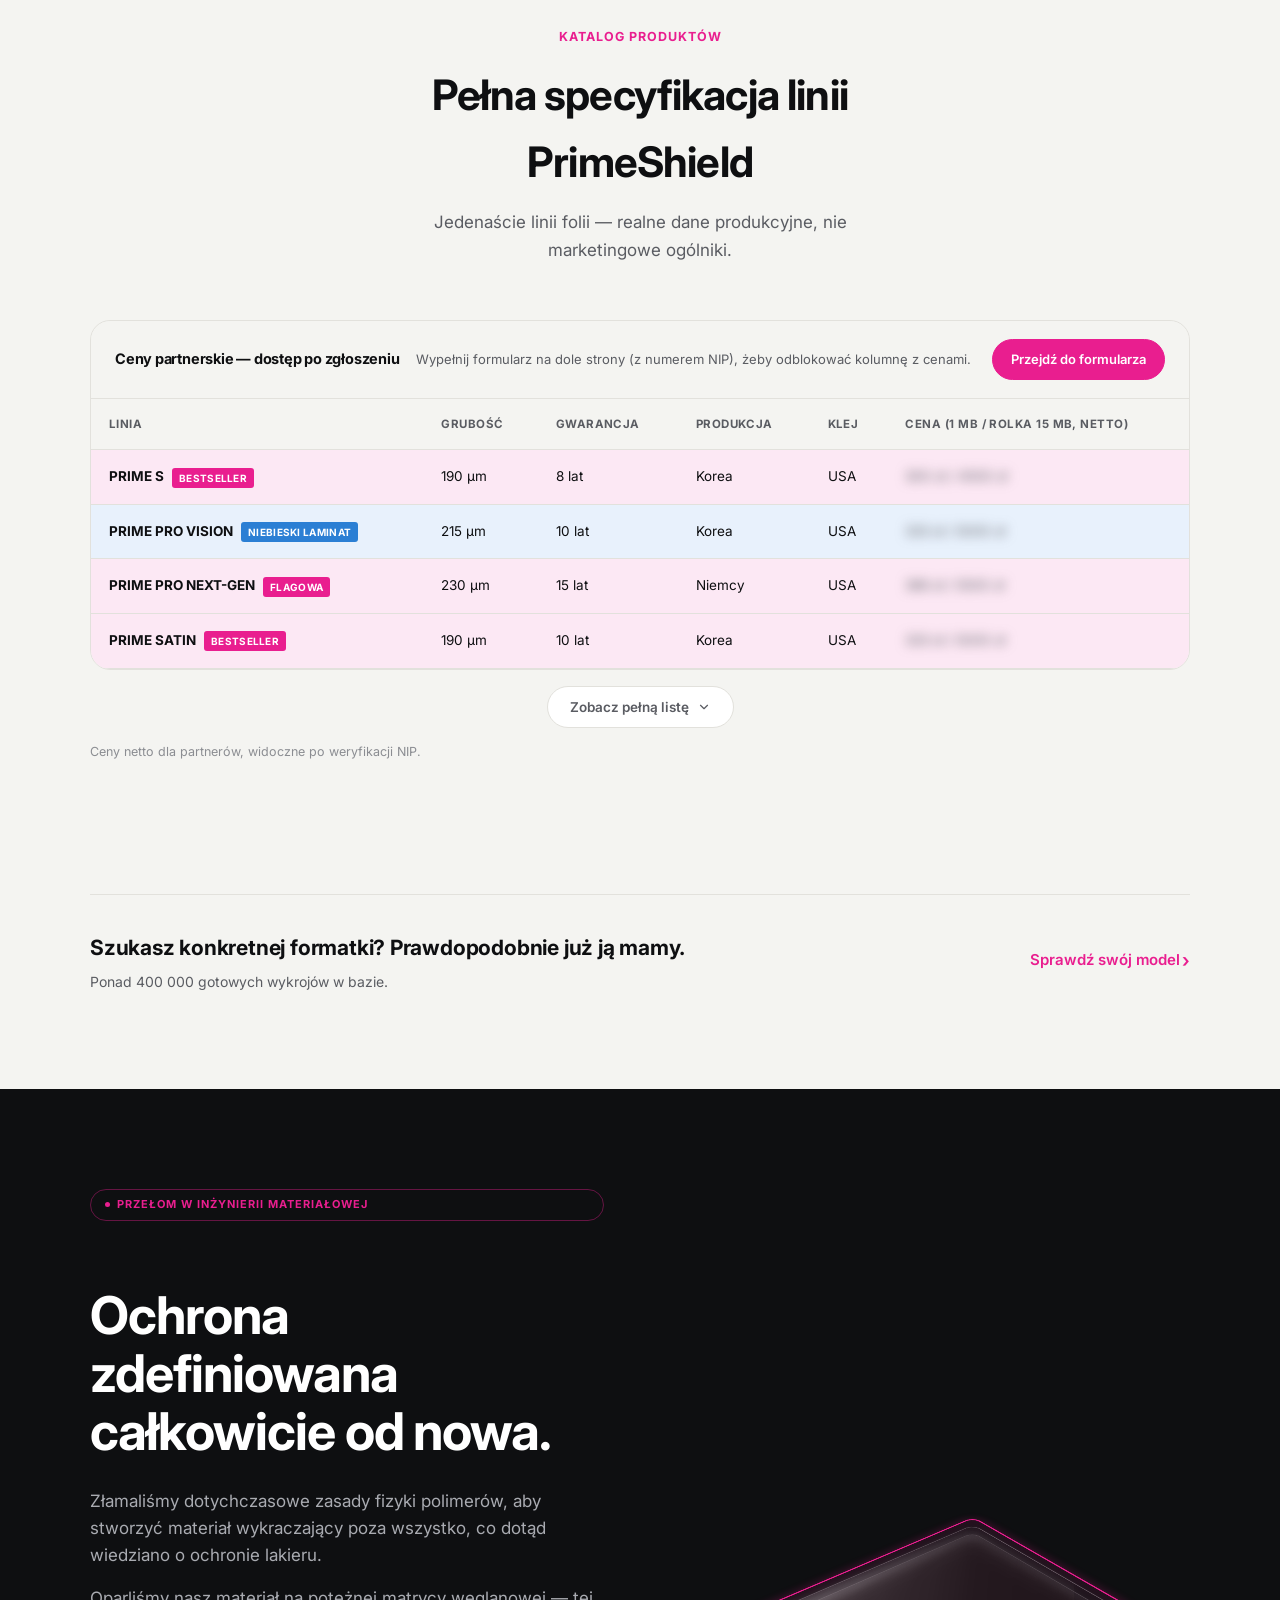
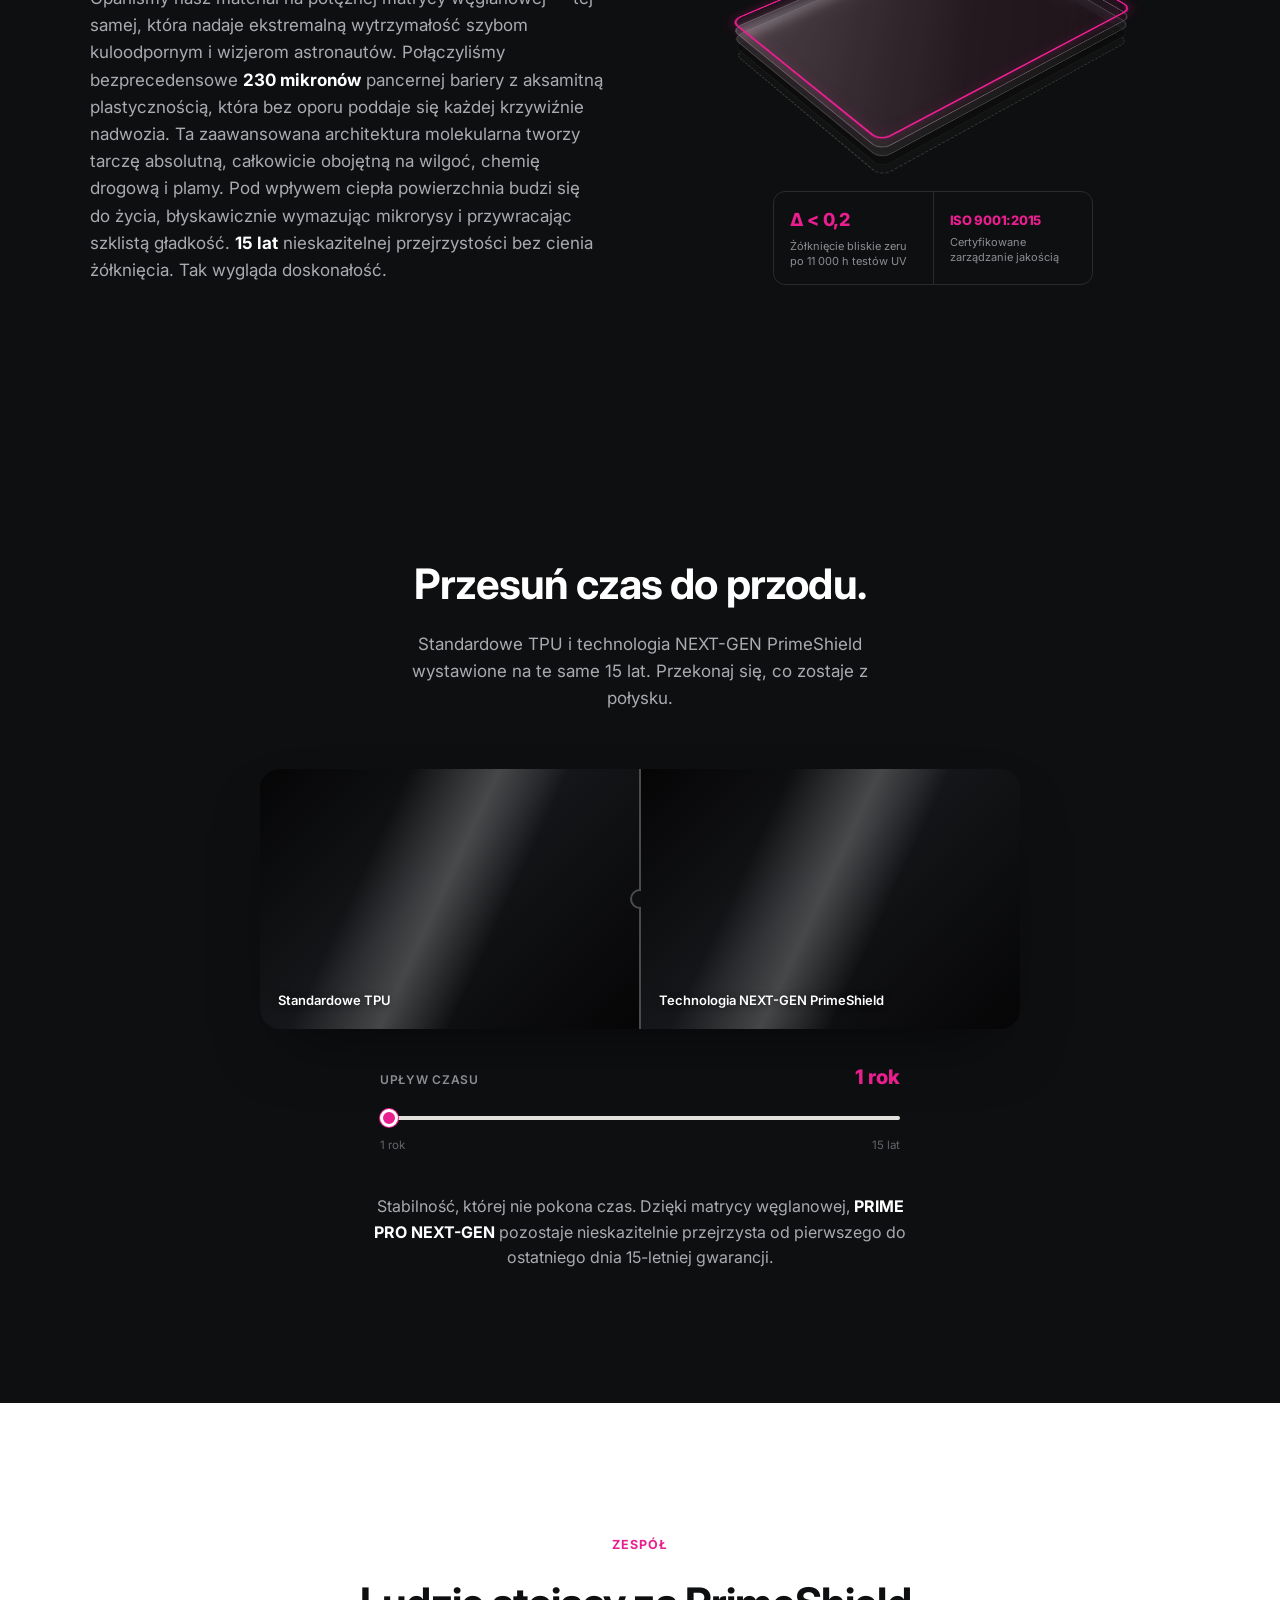
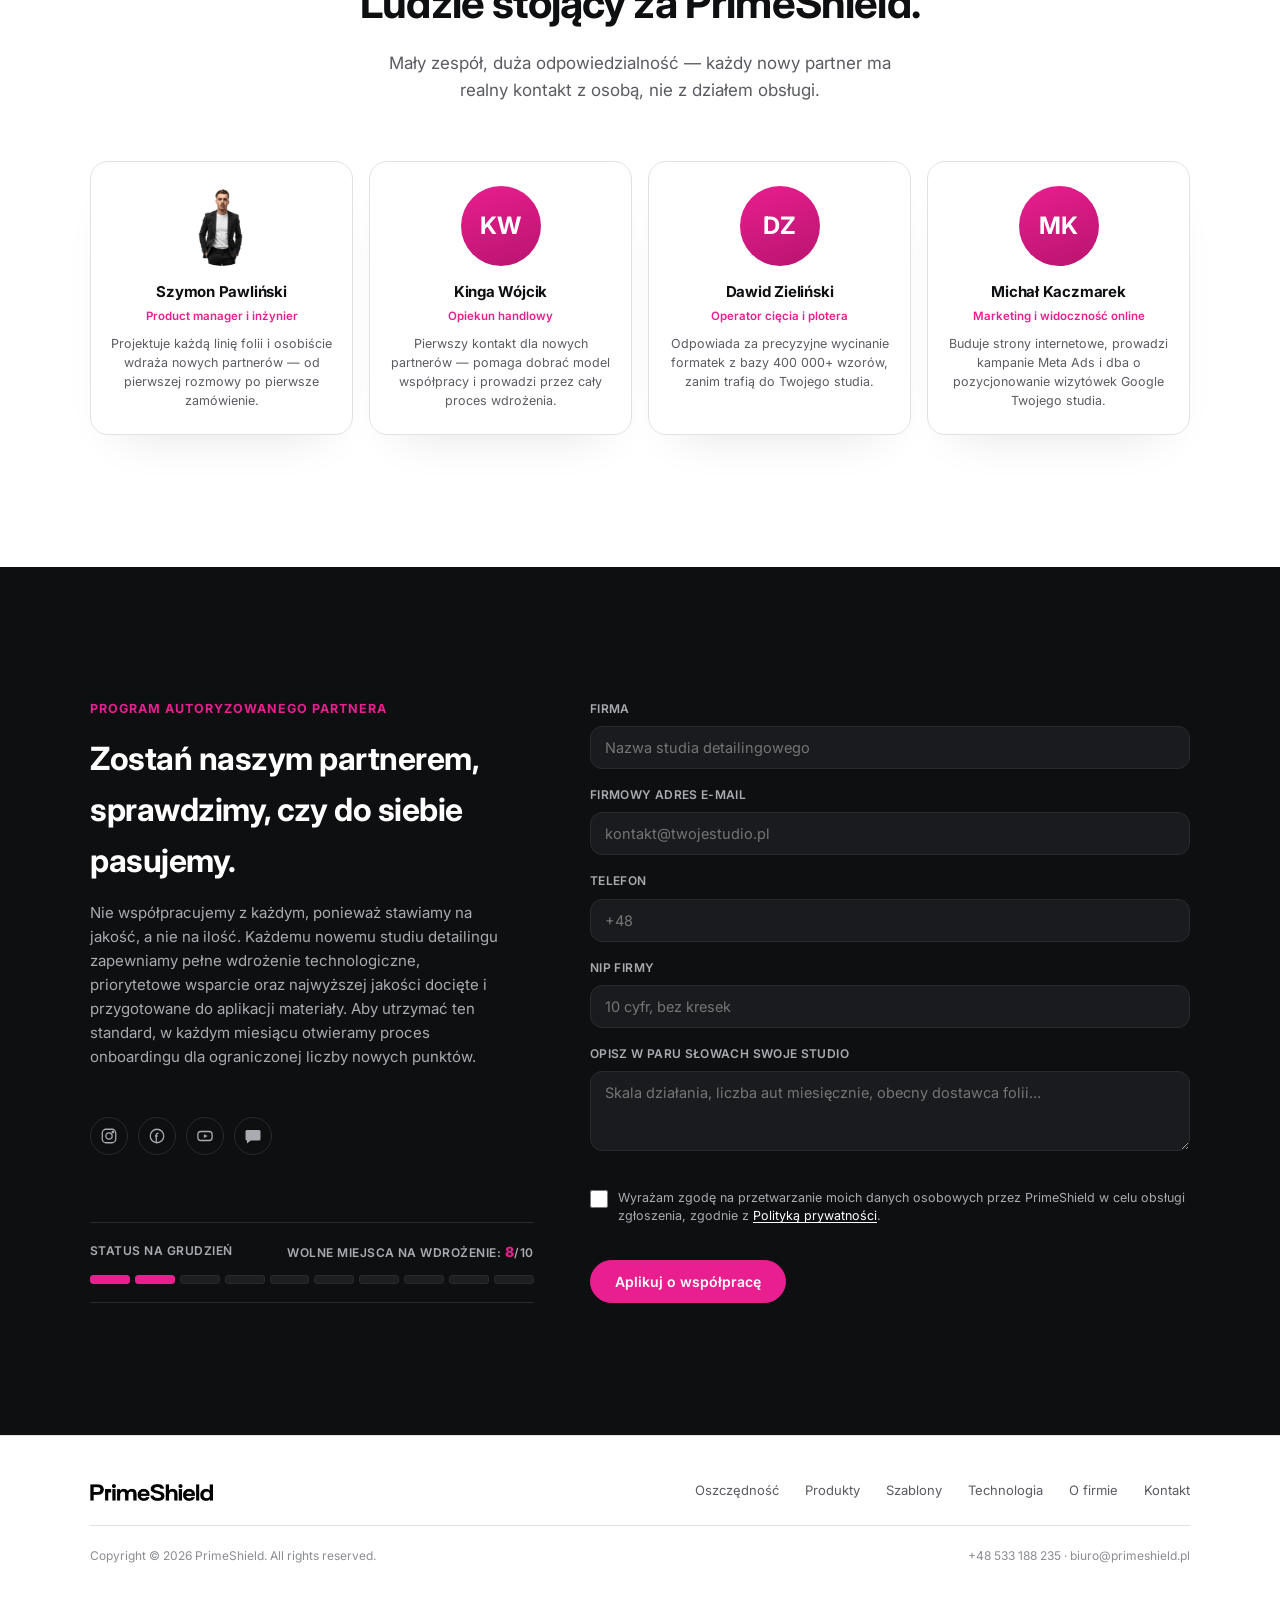
==== commit f06284e1: "Add files via upload" ====
--- a/index.html
+++ b/index.html
@@ -202,7 +202,7 @@
         <div class="story-name story-name-left reveal d1">PRIME PRO NEXT-GEN</div>
         <h2 class="story-h2 story-h2-left reveal d2">Ochrona zdefiniowana całkowicie od nowa.</h2>
         <p class="story-p story-p-left reveal d3">Złamaliśmy dotychczasowe zasady fizyki polimerów, aby stworzyć materiał wykraczający poza wszystko, co dotąd wiedziano o ochronie lakieru.</p>
-        <p class="story-p story-p-left reveal d4">Połączyliśmy bezprecedensowe <strong>230 mikronów</strong> potężnej bariery z aksamitną plastycznością, która bez najmniejszego oporu kładzie się na każdej krzywiźnie nadwozia. Nowa architektura cząsteczkowa tworzy tarczę absolutną, całkowicie obojętną na wilgoć, chemię drogową i trwałe plamy. Pod wpływem naturalnego ciepła powierzchnia budzi się do życia, błyskawicznie wymazując mikrorysy i przywracając nieskazitelną, szklistą gładkość. To <strong>15 lat gwarancji</strong> nieskazitelnej przejrzystości oraz zerowego żółknięcia, które na zawsze zmienia definicję doskonałości.</p>
+        <p class="story-p story-p-left reveal d4">Oparliśmy nasz materiał na potężnej matrycy węglanowej — tej samej, która nadaje ekstremalną wytrzymałość szybom kuloodpornym i wizjerom astronautów. Połączyliśmy bezprecedensowe <strong>230 mikronów</strong> pancernej bariery z aksamitną plastycznością, która bez oporu poddaje się każdej krzywiźnie nadwozia. Ta zaawansowana architektura molekularna tworzy tarczę absolutną, całkowicie obojętną na wilgoć, chemię drogową i plamy. Pod wpływem ciepła powierzchnia budzi się do życia, błyskawicznie wymazując mikrorysy i przywracając szklistą gładkość. <strong>15 lat</strong> nieskazitelnej przejrzystości bez cienia żółknięcia. Tak wygląda doskonałość.</p>
       </div>
       <div class="story-merged-visual reveal d2">
         <div class="teardown-scene">
--- a/style.css
+++ b/style.css
@@ -60,7 +60,7 @@
     transition:opacity .4s cubic-bezier(.16,1,.3,1), transform .4s cubic-bezier(.16,1,.3,1);
   }
   .mobile-menu-overlay.open{opacity:1;transform:none;}
-  @media (max-width:800px){ .mobile-menu-overlay{display:block;} }
+  @media (max-width:800px){ .mobile-menu-overlay.open{display:block;} }
   @media (min-width:801px){ .mobile-menu-overlay{display:none !important;} }
 
   .mobile-menu-inner{padding:32px 32px 40px;}
